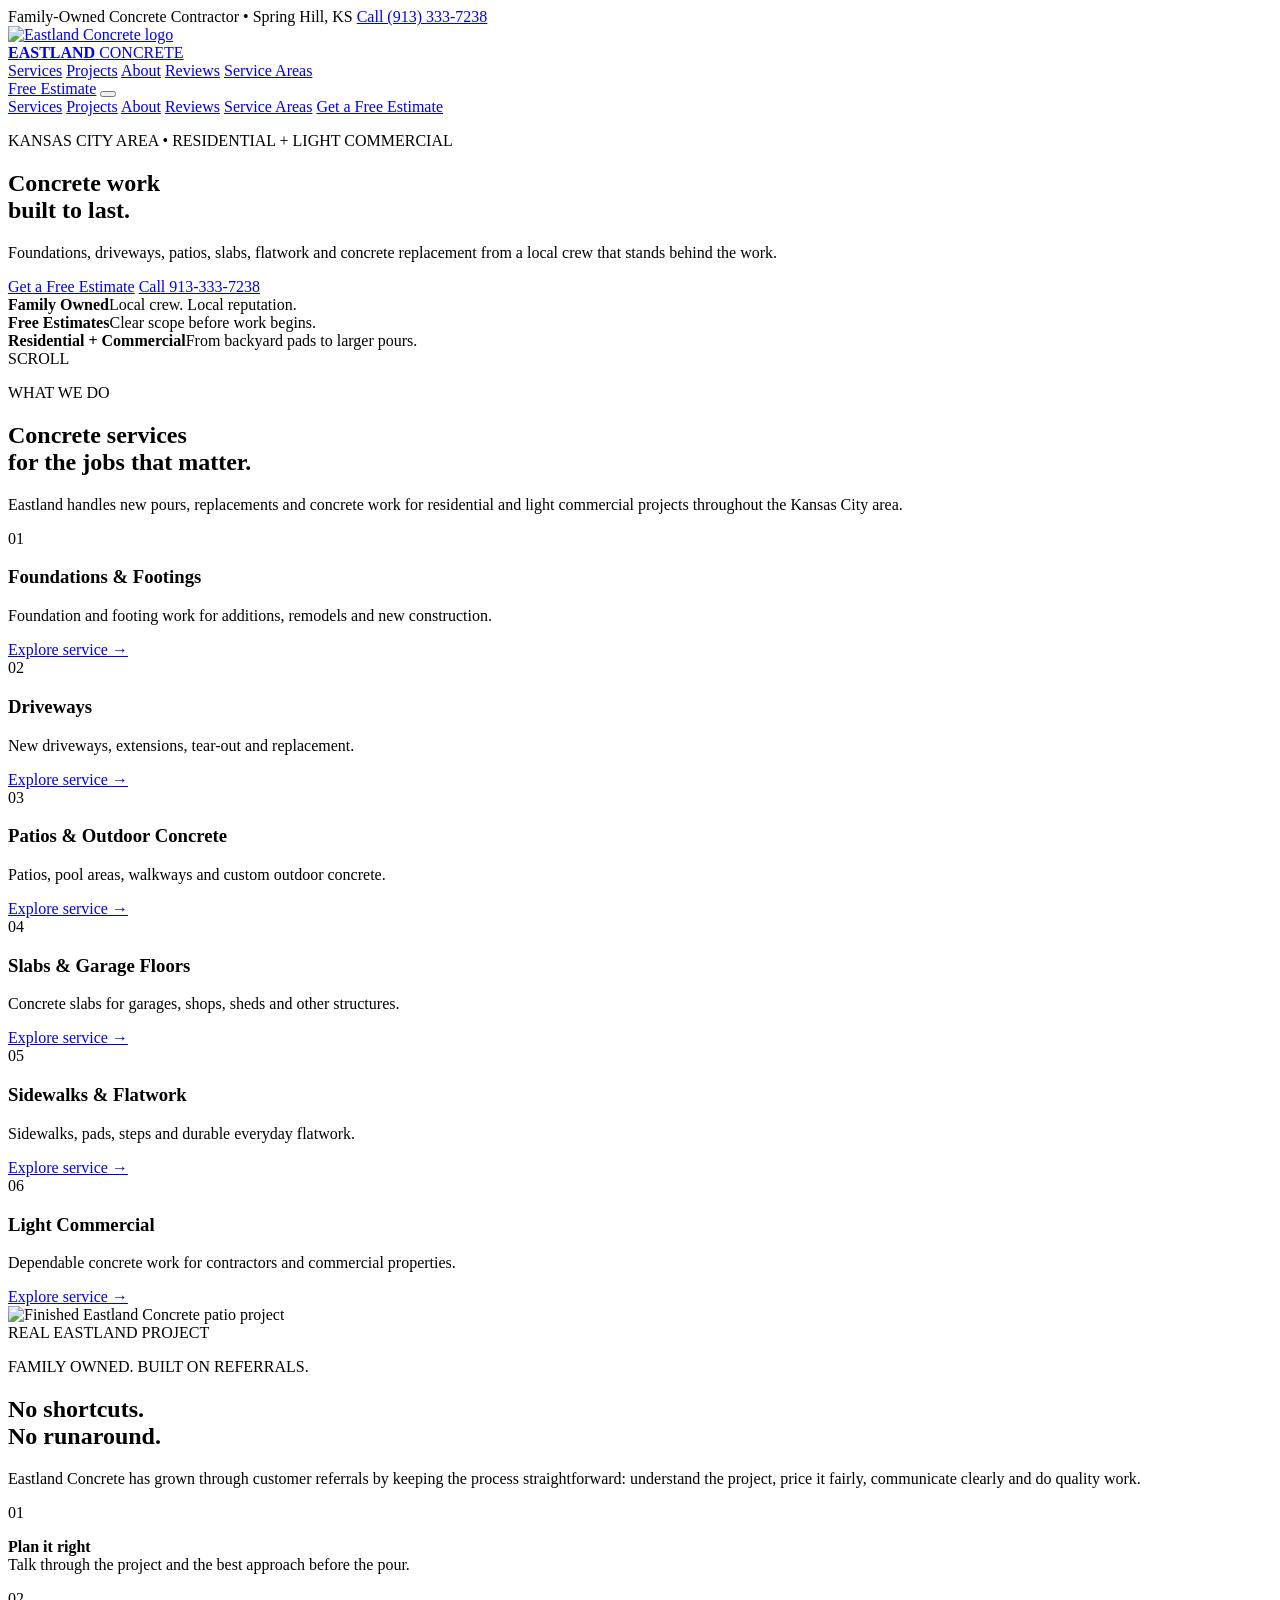
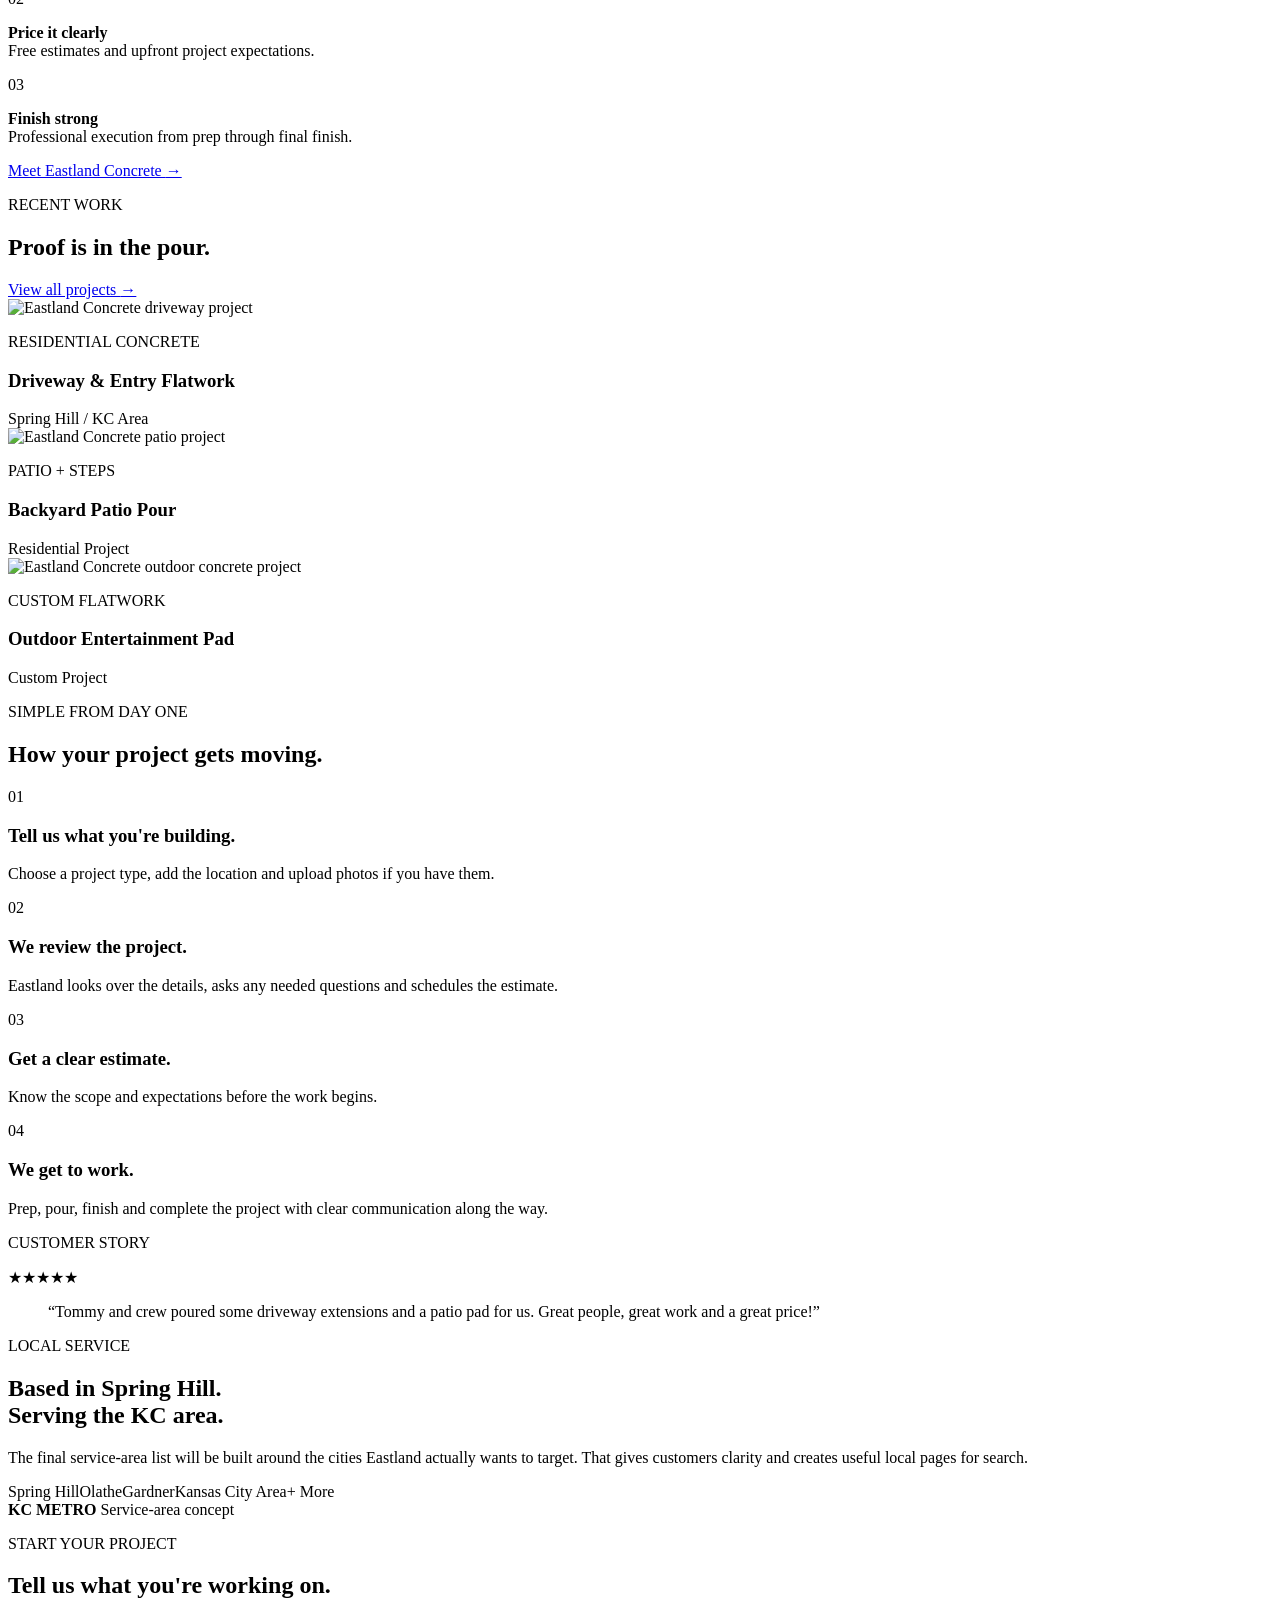
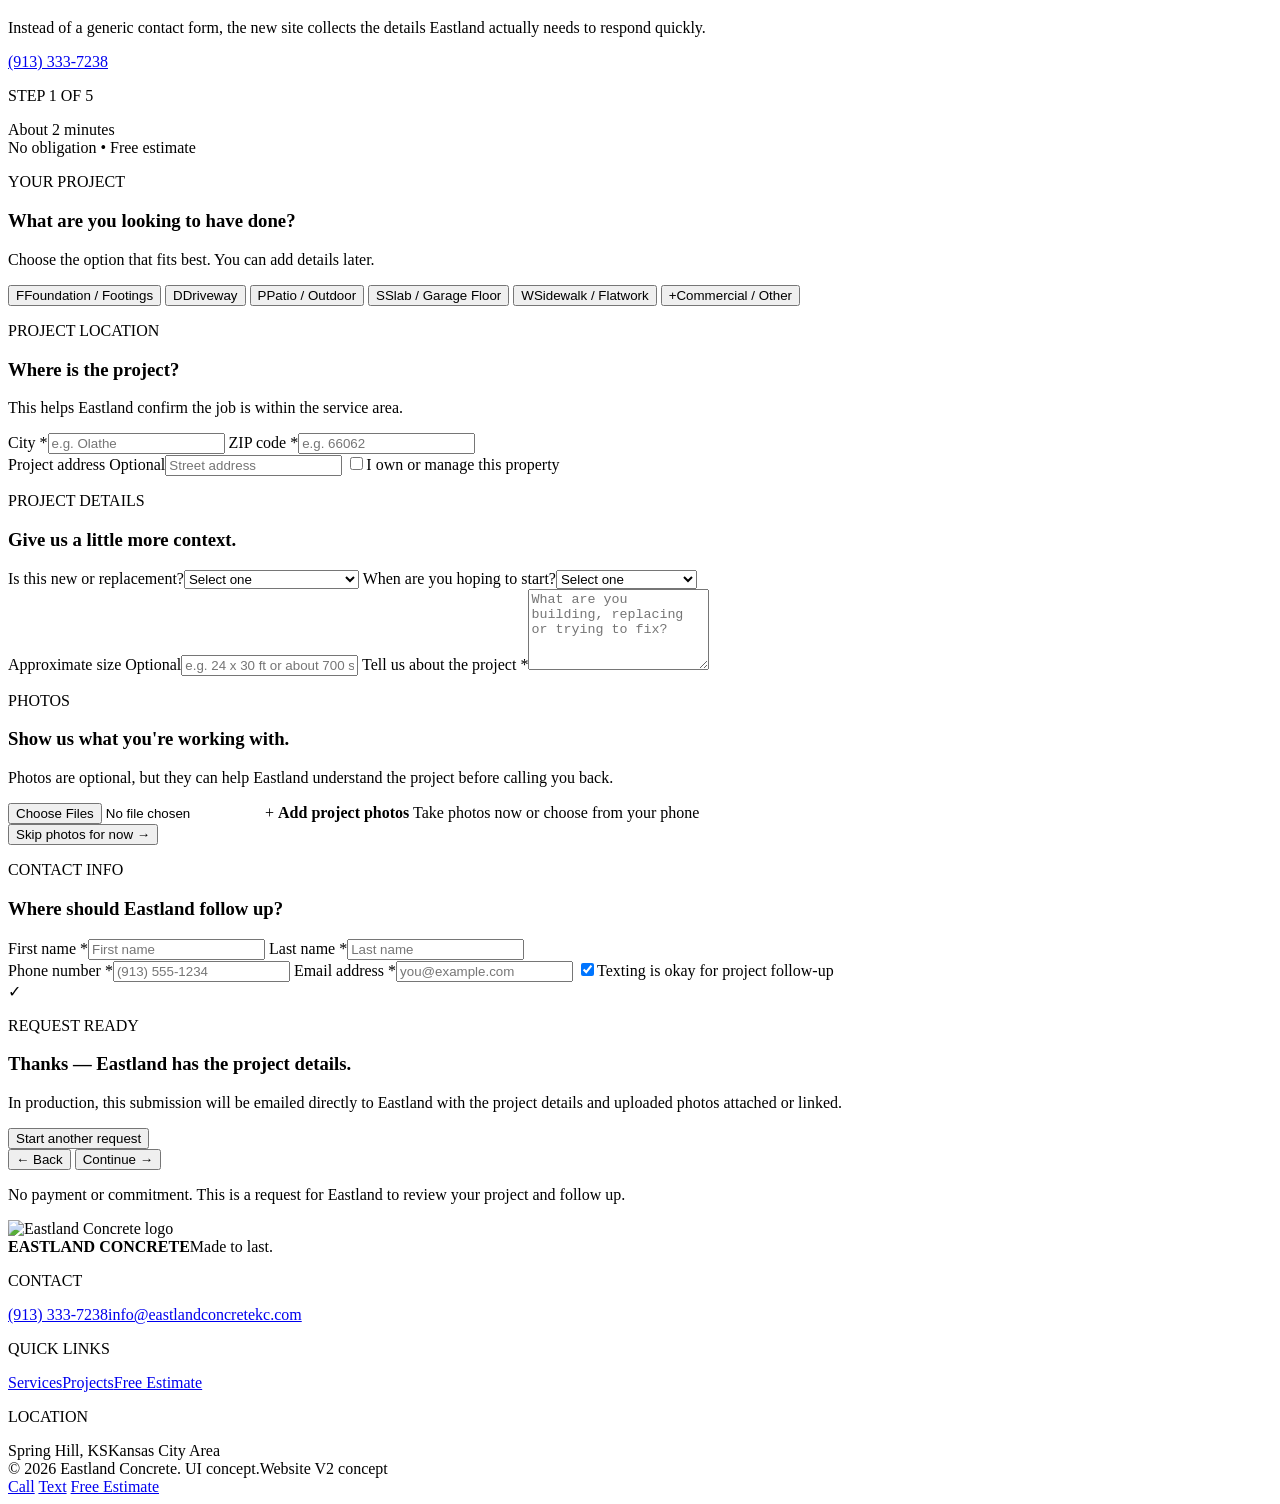
==== index.html @ a53cd112 "Add V2 homepage and quote wizard markup" ====
<!doctype html>
<html lang="en">
<head>
  <meta charset="utf-8" />
  <meta name="viewport" content="width=device-width, initial-scale=1" />
  <title>Eastland Concrete — UI Concept</title>
  <meta name="description" content="UI concept for Eastland Concrete's redesigned website." />
  <link rel="stylesheet" href="styles.css" />
</head>
<body>
  <div class="utility-bar">
    <div class="shell utility-inner">
      <span>Family-Owned Concrete Contractor • Spring Hill, KS</span>
      <a href="tel:+19133337238">Call (913) 333-7238</a>
    </div>
  </div>

  <header class="site-header" id="top">
    <div class="shell header-inner">
      <a class="brand" href="#top" aria-label="Eastland Concrete home">
        <img src="assets/eastland-logo.jpg" alt="Eastland Concrete logo" />
        <div class="brand-text">
          <strong>EASTLAND</strong>
          <span>CONCRETE</span>
        </div>
      </a>
      <nav class="desktop-nav" aria-label="Primary navigation">
        <a href="#services">Services</a>
        <a href="#projects">Projects</a>
        <a href="#about">About</a>
        <a href="#reviews">Reviews</a>
        <a href="#areas">Service Areas</a>
      </nav>
      <a class="btn btn-small btn-red desktop-quote" href="#estimate">Free Estimate</a>
      <button class="menu-button" aria-label="Open menu" aria-expanded="false">
        <span></span><span></span><span></span>
      </button>
    </div>
    <nav class="mobile-nav" aria-label="Mobile navigation">
      <a href="#services">Services</a>
      <a href="#projects">Projects</a>
      <a href="#about">About</a>
      <a href="#reviews">Reviews</a>
      <a href="#areas">Service Areas</a>
      <a class="btn btn-red" href="#estimate">Get a Free Estimate</a>
    </nav>
  </header>

  <main>
    <section class="hero">
      <div class="hero-image" aria-hidden="true"></div>
      <div class="hero-overlay"></div>
      <div class="shell hero-content">
        <p class="eyebrow">KANSAS CITY AREA • RESIDENTIAL + LIGHT COMMERCIAL</p>
        <h1>Concrete work<br /><span>built to last.</span></h1>
        <p class="hero-copy">Foundations, driveways, patios, slabs, flatwork and concrete replacement from a local crew that stands behind the work.</p>
        <div class="hero-actions">
          <a class="btn btn-red btn-large" href="#estimate">Get a Free Estimate</a>
          <a class="btn btn-ghost btn-large" href="tel:+19133337238">Call 913-333-7238</a>
        </div>
        <div class="hero-proof">
          <div><strong>Family Owned</strong><span>Local crew. Local reputation.</span></div>
          <div><strong>Free Estimates</strong><span>Clear scope before work begins.</span></div>
          <div><strong>Residential + Commercial</strong><span>From backyard pads to larger pours.</span></div>
        </div>
      </div>
      <div class="hero-marker">SCROLL</div>
    </section>

    <section class="services section" id="services">
      <div class="shell">
        <div class="section-heading split-heading">
          <div>
            <p class="eyebrow dark">WHAT WE DO</p>
            <h2>Concrete services<br />for the jobs that matter.</h2>
          </div>
          <p>Eastland handles new pours, replacements and concrete work for residential and light commercial projects throughout the Kansas City area.</p>
        </div>

        <div class="service-grid">
          <article class="service-card featured">
            <span class="service-num">01</span>
            <h3>Foundations & Footings</h3>
            <p>Foundation and footing work for additions, remodels and new construction.</p>
            <a href="#estimate">Explore service <span>→</span></a>
          </article>
          <article class="service-card">
            <span class="service-num">02</span>
            <h3>Driveways</h3>
            <p>New driveways, extensions, tear-out and replacement.</p>
            <a href="#estimate">Explore service <span>→</span></a>
          </article>
          <article class="service-card">
            <span class="service-num">03</span>
            <h3>Patios & Outdoor Concrete</h3>
            <p>Patios, pool areas, walkways and custom outdoor concrete.</p>
            <a href="#estimate">Explore service <span>→</span></a>
          </article>
          <article class="service-card">
            <span class="service-num">04</span>
            <h3>Slabs & Garage Floors</h3>
            <p>Concrete slabs for garages, shops, sheds and other structures.</p>
            <a href="#estimate">Explore service <span>→</span></a>
          </article>
          <article class="service-card">
            <span class="service-num">05</span>
            <h3>Sidewalks & Flatwork</h3>
            <p>Sidewalks, pads, steps and durable everyday flatwork.</p>
            <a href="#estimate">Explore service <span>→</span></a>
          </article>
          <article class="service-card">
            <span class="service-num">06</span>
            <h3>Light Commercial</h3>
            <p>Dependable concrete work for contractors and commercial properties.</p>
            <a href="#estimate">Explore service <span>→</span></a>
          </article>
        </div>
      </div>
    </section>

    <section class="statement" id="about">
      <div class="shell statement-grid">
        <div class="statement-image-wrap">
          <img src="assets/patio-project.png" alt="Finished Eastland Concrete patio project" />
          <div class="image-tag">REAL EASTLAND PROJECT</div>
        </div>
        <div class="statement-copy">
          <p class="eyebrow">FAMILY OWNED. BUILT ON REFERRALS.</p>
          <h2>No shortcuts.<br />No runaround.</h2>
          <p>Eastland Concrete has grown through customer referrals by keeping the process straightforward: understand the project, price it fairly, communicate clearly and do quality work.</p>
          <div class="mini-points">
            <div><span>01</span><p><strong>Plan it right</strong><br />Talk through the project and the best approach before the pour.</p></div>
            <div><span>02</span><p><strong>Price it clearly</strong><br />Free estimates and upfront project expectations.</p></div>
            <div><span>03</span><p><strong>Finish strong</strong><br />Professional execution from prep through final finish.</p></div>
          </div>
          <a class="text-link" href="#estimate">Meet Eastland Concrete <span>→</span></a>
        </div>
      </div>
    </section>

    <section class="projects section dark-section" id="projects">
      <div class="shell">
        <div class="section-heading project-heading">
          <div>
            <p class="eyebrow">RECENT WORK</p>
            <h2>Proof is in the pour.</h2>
          </div>
          <a class="text-link light" href="#estimate">View all projects <span>→</span></a>
        </div>
        <div class="project-grid">
          <article class="project-card project-card-large">
            <img src="assets/driveway-project.png" alt="Eastland Concrete driveway project" />
            <div class="project-gradient"></div>
            <div class="project-info">
              <p>RESIDENTIAL CONCRETE</p>
              <h3>Driveway & Entry Flatwork</h3>
              <span>Spring Hill / KC Area</span>
            </div>
          </article>
          <article class="project-card">
            <img src="assets/patio-project.png" alt="Eastland Concrete patio project" />
            <div class="project-gradient"></div>
            <div class="project-info">
              <p>PATIO + STEPS</p>
              <h3>Backyard Patio Pour</h3>
              <span>Residential Project</span>
            </div>
          </article>
          <article class="project-card">
            <img src="assets/silo-project.jpg" alt="Eastland Concrete outdoor concrete project" />
            <div class="project-gradient"></div>
            <div class="project-info">
              <p>CUSTOM FLATWORK</p>
              <h3>Outdoor Entertainment Pad</h3>
              <span>Custom Project</span>
            </div>
          </article>
        </div>
      </div>
    </section>

    <section class="process section">
      <div class="shell">
        <div class="section-heading center-heading">
          <p class="eyebrow dark">SIMPLE FROM DAY ONE</p>
          <h2>How your project gets moving.</h2>
        </div>
        <div class="process-grid">
          <div class="process-step"><span>01</span><h3>Tell us what you're building.</h3><p>Choose a project type, add the location and upload photos if you have them.</p></div>
          <div class="process-step"><span>02</span><h3>We review the project.</h3><p>Eastland looks over the details, asks any needed questions and schedules the estimate.</p></div>
          <div class="process-step"><span>03</span><h3>Get a clear estimate.</h3><p>Know the scope and expectations before the work begins.</p></div>
          <div class="process-step"><span>04</span><h3>We get to work.</h3><p>Prep, pour, finish and complete the project with clear communication along the way.</p></div>
        </div>
      </div>
    </section>

    <section class="review-section" id="reviews">
      <div class="shell review-grid">
        <div class="review-label">
          <p class="eyebrow">CUSTOMER STORY</p>
          <div class="stars" aria-label="5 stars">★★★★★</div>
        </div>
        <blockquote>“Tommy and crew poured some driveway extensions and a patio pad for us. Great people, great work and a great price!”</blockquote>
      </div>
    </section>

    <section class="areas section" id="areas">
      <div class="shell areas-grid">
        <div>
          <p class="eyebrow dark">LOCAL SERVICE</p>
          <h2>Based in Spring Hill.<br />Serving the KC area.</h2>
          <p class="areas-copy">The final service-area list will be built around the cities Eastland actually wants to target. That gives customers clarity and creates useful local pages for search.</p>
          <div class="area-pills">
            <span>Spring Hill</span><span>Olathe</span><span>Gardner</span><span>Kansas City Area</span><span>+ More</span>
          </div>
        </div>
        <div class="map-placeholder">
          <div class="map-lines"></div>
          <div class="map-pin pin-one"></div>
          <div class="map-pin pin-two"></div>
          <div class="map-pin pin-three"></div>
          <strong>KC METRO</strong>
          <span>Service-area concept</span>
        </div>
      </div>
    </section>

    <section class="estimate" id="estimate">
      <div class="shell estimate-grid">
        <div class="estimate-copy">
          <p class="eyebrow">START YOUR PROJECT</p>
          <h2>Tell us what you're working on.</h2>
          <p>Instead of a generic contact form, the new site collects the details Eastland actually needs to respond quickly.</p>
          <a class="phone-link" href="tel:+19133337238">(913) 333-7238</a>
        </div>
        <form class="estimate-card quote-wizard" id="quoteWizard" novalidate>
          <div class="wizard-topline">
            <div>
              <p class="form-step" id="wizardStepLabel">STEP 1 OF 5</p>
              <span class="wizard-estimate-time">About 2 minutes</span>
            </div>
            <span class="wizard-save-note">No obligation • Free estimate</span>
          </div>
          <div class="form-progress" aria-hidden="true"><span id="wizardProgress"></span></div>

          <section class="wizard-panel active" data-step="1">
            <p class="wizard-kicker">YOUR PROJECT</p>
            <h3>What are you looking to have done?</h3>
            <p class="wizard-help">Choose the option that fits best. You can add details later.</p>
            <div class="project-options option-grid" data-required-group="projectType">
              <button type="button" class="choice-button" data-field="projectType" data-value="Foundation / Footings"><span class="choice-icon">F</span><span>Foundation / Footings</span></button>
              <button type="button" class="choice-button" data-field="projectType" data-value="Driveway"><span class="choice-icon">D</span><span>Driveway</span></button>
              <button type="button" class="choice-button" data-field="projectType" data-value="Patio / Outdoor Concrete"><span class="choice-icon">P</span><span>Patio / Outdoor</span></button>
              <button type="button" class="choice-button" data-field="projectType" data-value="Slab / Garage Floor"><span class="choice-icon">S</span><span>Slab / Garage Floor</span></button>
              <button type="button" class="choice-button" data-field="projectType" data-value="Sidewalk / Flatwork"><span class="choice-icon">W</span><span>Sidewalk / Flatwork</span></button>
              <button type="button" class="choice-button" data-field="projectType" data-value="Commercial / Other"><span class="choice-icon">+</span><span>Commercial / Other</span></button>
            </div>
          </section>

          <section class="wizard-panel" data-step="2">
            <p class="wizard-kicker">PROJECT LOCATION</p>
            <h3>Where is the project?</h3>
            <p class="wizard-help">This helps Eastland confirm the job is within the service area.</p>
            <div class="form-grid two-col">
              <label>City <span>*</span><input name="city" autocomplete="address-level2" placeholder="e.g. Olathe" required /></label>
              <label>ZIP code <span>*</span><input name="zip" inputmode="numeric" autocomplete="postal-code" placeholder="e.g. 66062" required /></label>
            </div>
            <label>Project address <span class="optional">Optional</span><input name="address" autocomplete="street-address" placeholder="Street address" /></label>
            <label class="checkbox-row"><input type="checkbox" name="propertyOwner" /><span>I own or manage this property</span></label>
          </section>

          <section class="wizard-panel" data-step="3">
            <p class="wizard-kicker">PROJECT DETAILS</p>
            <h3>Give us a little more context.</h3>
            <div class="form-grid two-col">
              <label>Is this new or replacement?<select name="projectCondition"><option value="">Select one</option><option>New concrete</option><option>Replace existing concrete</option><option>Repair / unsure</option></select></label>
              <label>When are you hoping to start?<select name="timeframe"><option value="">Select one</option><option>As soon as possible</option><option>Within 30 days</option><option>1–3 months</option><option>3+ months</option><option>Just researching</option></select></label>
            </div>
            <label>Approximate size <span class="optional">Optional</span><input name="size" placeholder="e.g. 24 x 30 ft or about 700 sq ft" /></label>
            <label>Tell us about the project <span>*</span><textarea name="details" rows="5" placeholder="What are you building, replacing or trying to fix?" required></textarea></label>
          </section>

          <section class="wizard-panel" data-step="4">
            <p class="wizard-kicker">PHOTOS</p>
            <h3>Show us what you're working with.</h3>
            <p class="wizard-help">Photos are optional, but they can help Eastland understand the project before calling you back.</p>
            <label class="upload-zone" for="projectPhotos">
              <input id="projectPhotos" name="photos" type="file" accept="image/*" multiple />
              <span class="upload-plus">+</span>
              <strong>Add project photos</strong>
              <span>Take photos now or choose from your phone</span>
            </label>
            <div class="upload-preview" id="uploadPreview" aria-live="polite"></div>
            <button class="skip-link" type="button" data-next>Skip photos for now →</button>
          </section>

          <section class="wizard-panel" data-step="5">
            <p class="wizard-kicker">CONTACT INFO</p>
            <h3>Where should Eastland follow up?</h3>
            <div class="form-grid two-col">
              <label>First name <span>*</span><input name="firstName" autocomplete="given-name" placeholder="First name" required /></label>
              <label>Last name <span>*</span><input name="lastName" autocomplete="family-name" placeholder="Last name" required /></label>
            </div>
            <label>Phone number <span>*</span><input name="phone" type="tel" autocomplete="tel" placeholder="(913) 555-1234" required /></label>
            <label>Email address <span>*</span><input name="email" type="email" autocomplete="email" placeholder="you@example.com" required /></label>
            <label class="checkbox-row"><input type="checkbox" name="textOkay" checked /><span>Texting is okay for project follow-up</span></label>
            <div class="lead-summary" id="leadSummary"></div>
          </section>

          <section class="wizard-panel wizard-success" data-step="success">
            <div class="success-mark">✓</div>
            <p class="wizard-kicker">REQUEST READY</p>
            <h3>Thanks — Eastland has the project details.</h3>
            <p>In production, this submission will be emailed directly to Eastland with the project details and uploaded photos attached or linked.</p>
            <button type="button" class="btn btn-dark btn-full" id="startOver">Start another request</button>
          </section>

          <div class="wizard-error" id="wizardError" role="alert"></div>
          <div class="wizard-actions" id="wizardActions">
            <button class="wizard-back" type="button" id="wizardBack">← Back</button>
            <button class="btn btn-red wizard-next" type="button" id="wizardNext">Continue →</button>
          </div>
          <p class="form-note">No payment or commitment. This is a request for Eastland to review your project and follow up.</p>
        </form>
      </div>
    </section>
  </main>

  <footer class="site-footer">
    <div class="shell footer-grid">
      <div class="footer-brand">
        <img src="assets/eastland-logo.jpg" alt="Eastland Concrete logo" />
        <div><strong>EASTLAND CONCRETE</strong><span>Made to last.</span></div>
      </div>
      <div><p>CONTACT</p><a href="tel:+19133337238">(913) 333-7238</a><a href="mailto:info@eastlandconcretekc.com">info@eastlandconcretekc.com</a></div>
      <div><p>QUICK LINKS</p><a href="#services">Services</a><a href="#projects">Projects</a><a href="#estimate">Free Estimate</a></div>
      <div><p>LOCATION</p><span>Spring Hill, KS</span><span>Kansas City Area</span></div>
    </div>
    <div class="shell footer-bottom"><span>© 2026 Eastland Concrete. UI concept.</span><span>Website V2 concept</span></div>
  </footer>

  <div class="mobile-action-bar">
    <a href="tel:+19133337238">Call</a>
    <a href="sms:+19133337238">Text</a>
    <a class="active" href="#estimate">Free Estimate</a>
  </div>

  <script src="script.js"></script>
</body>
</html>
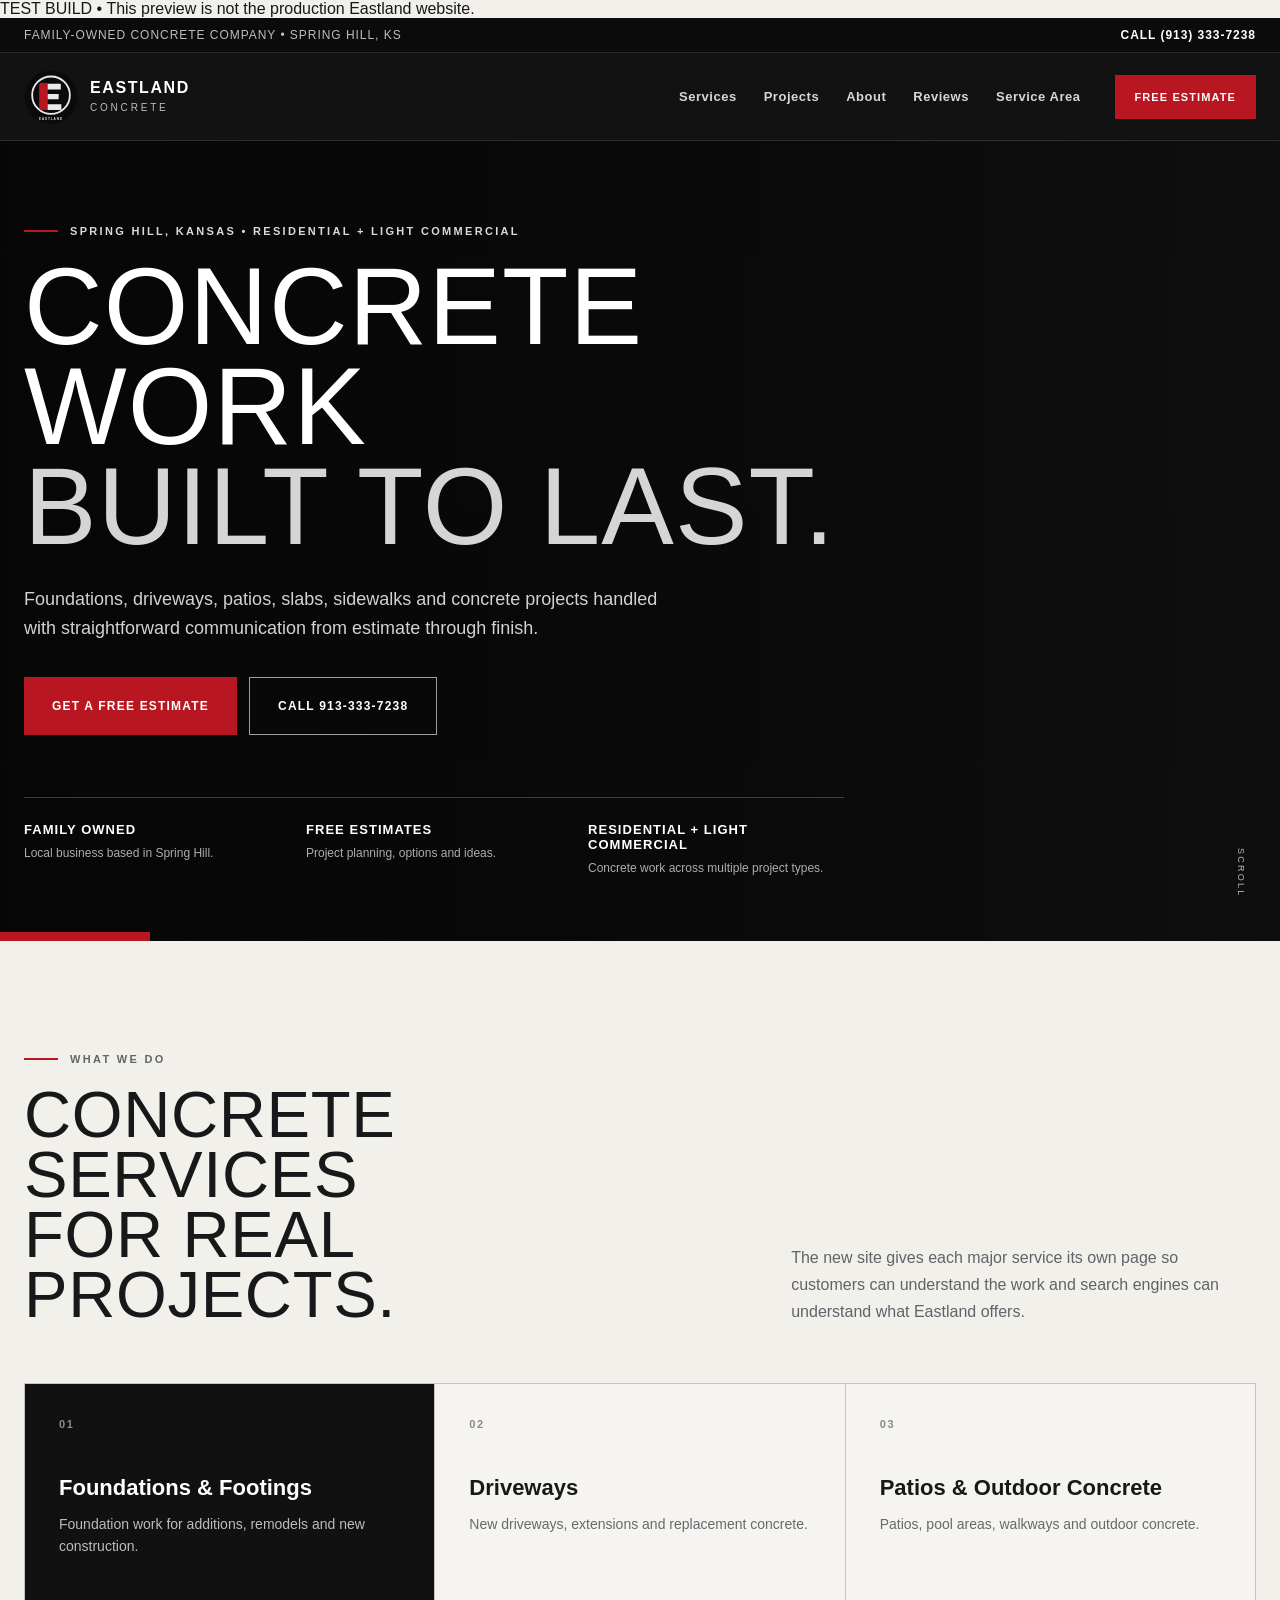
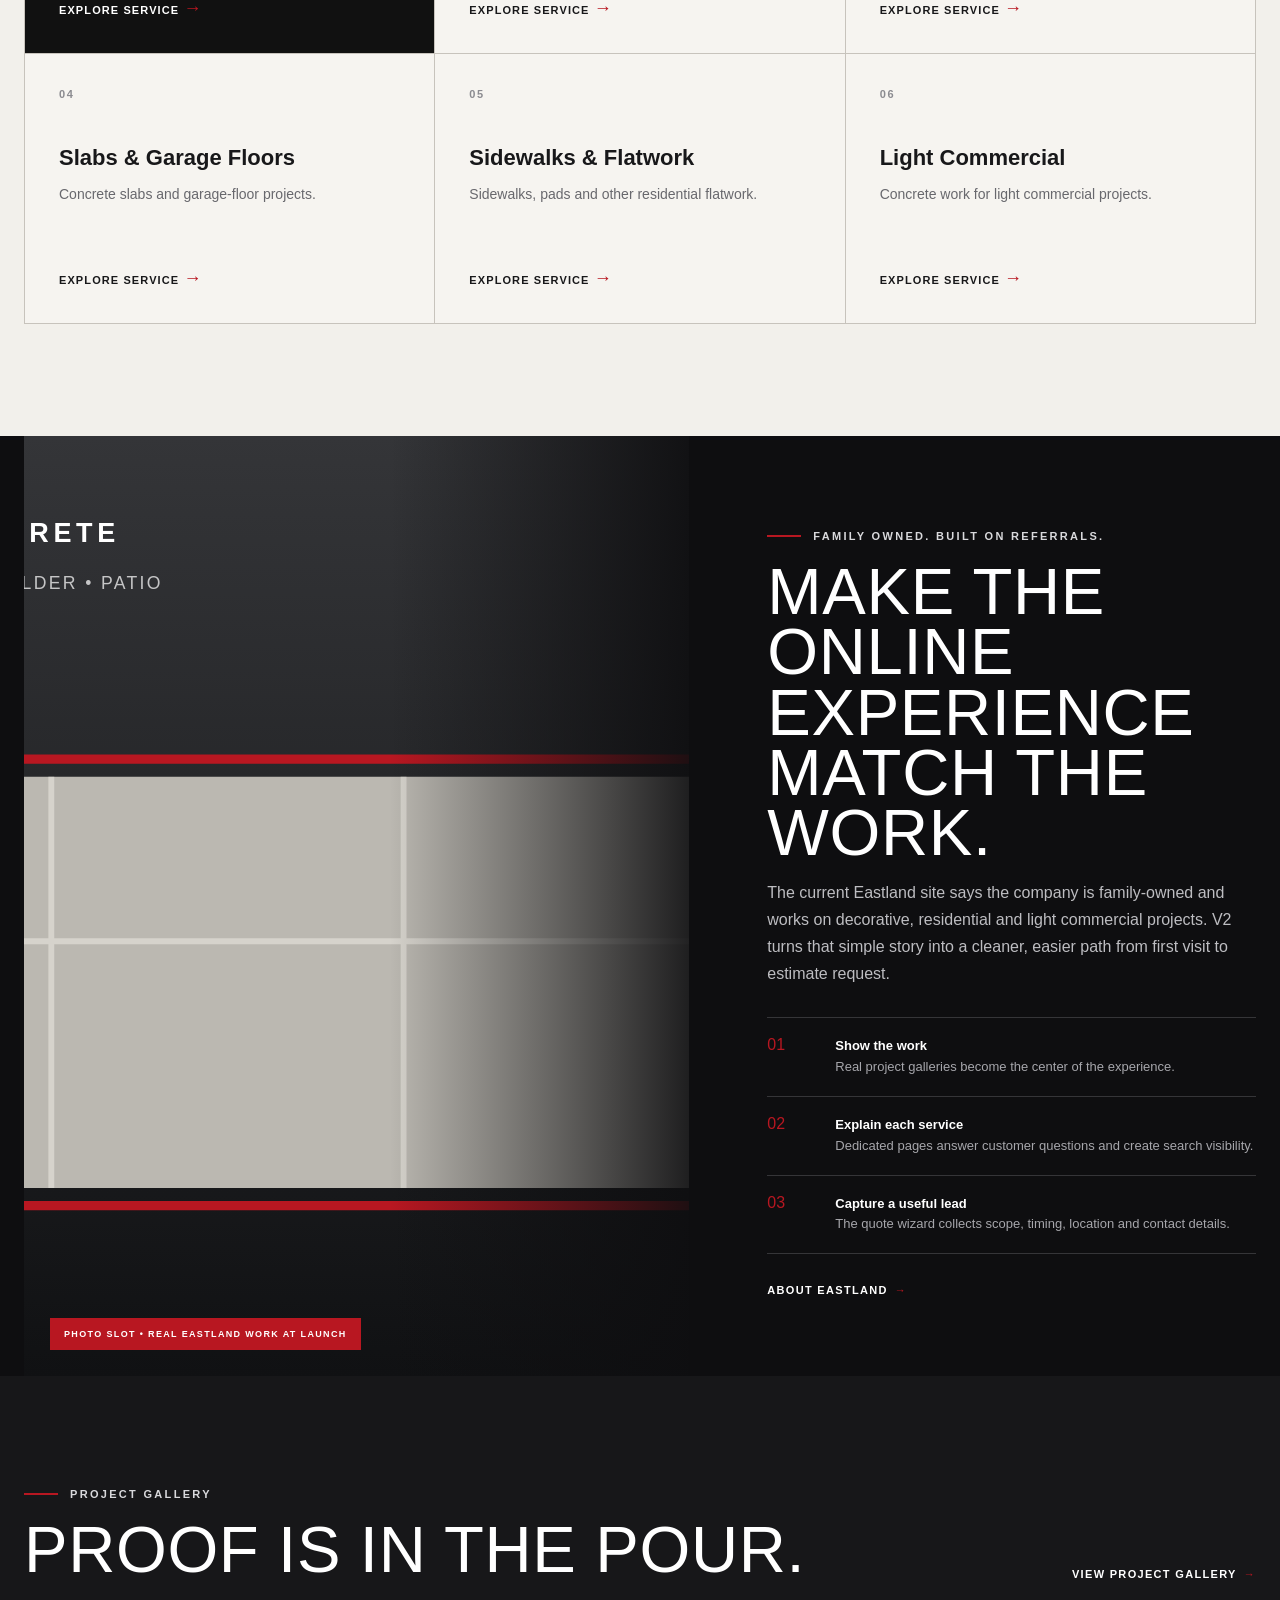
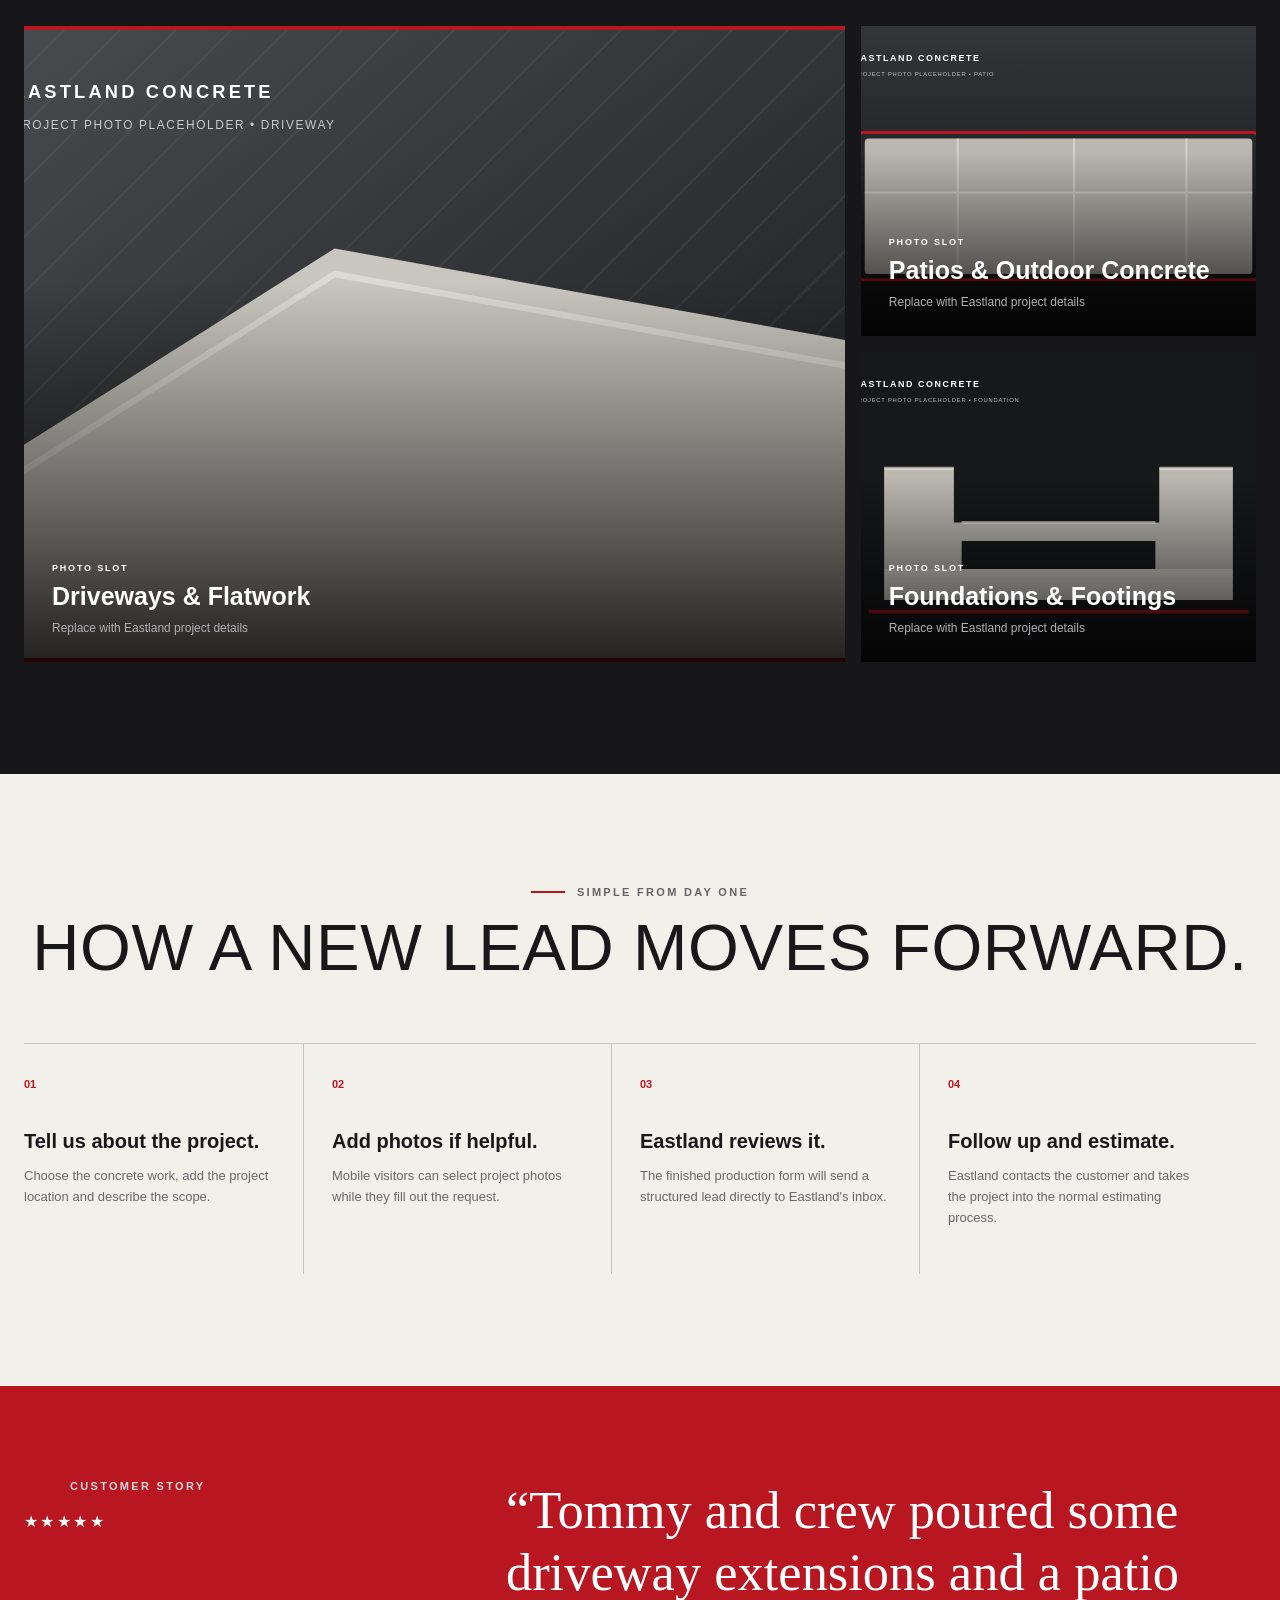
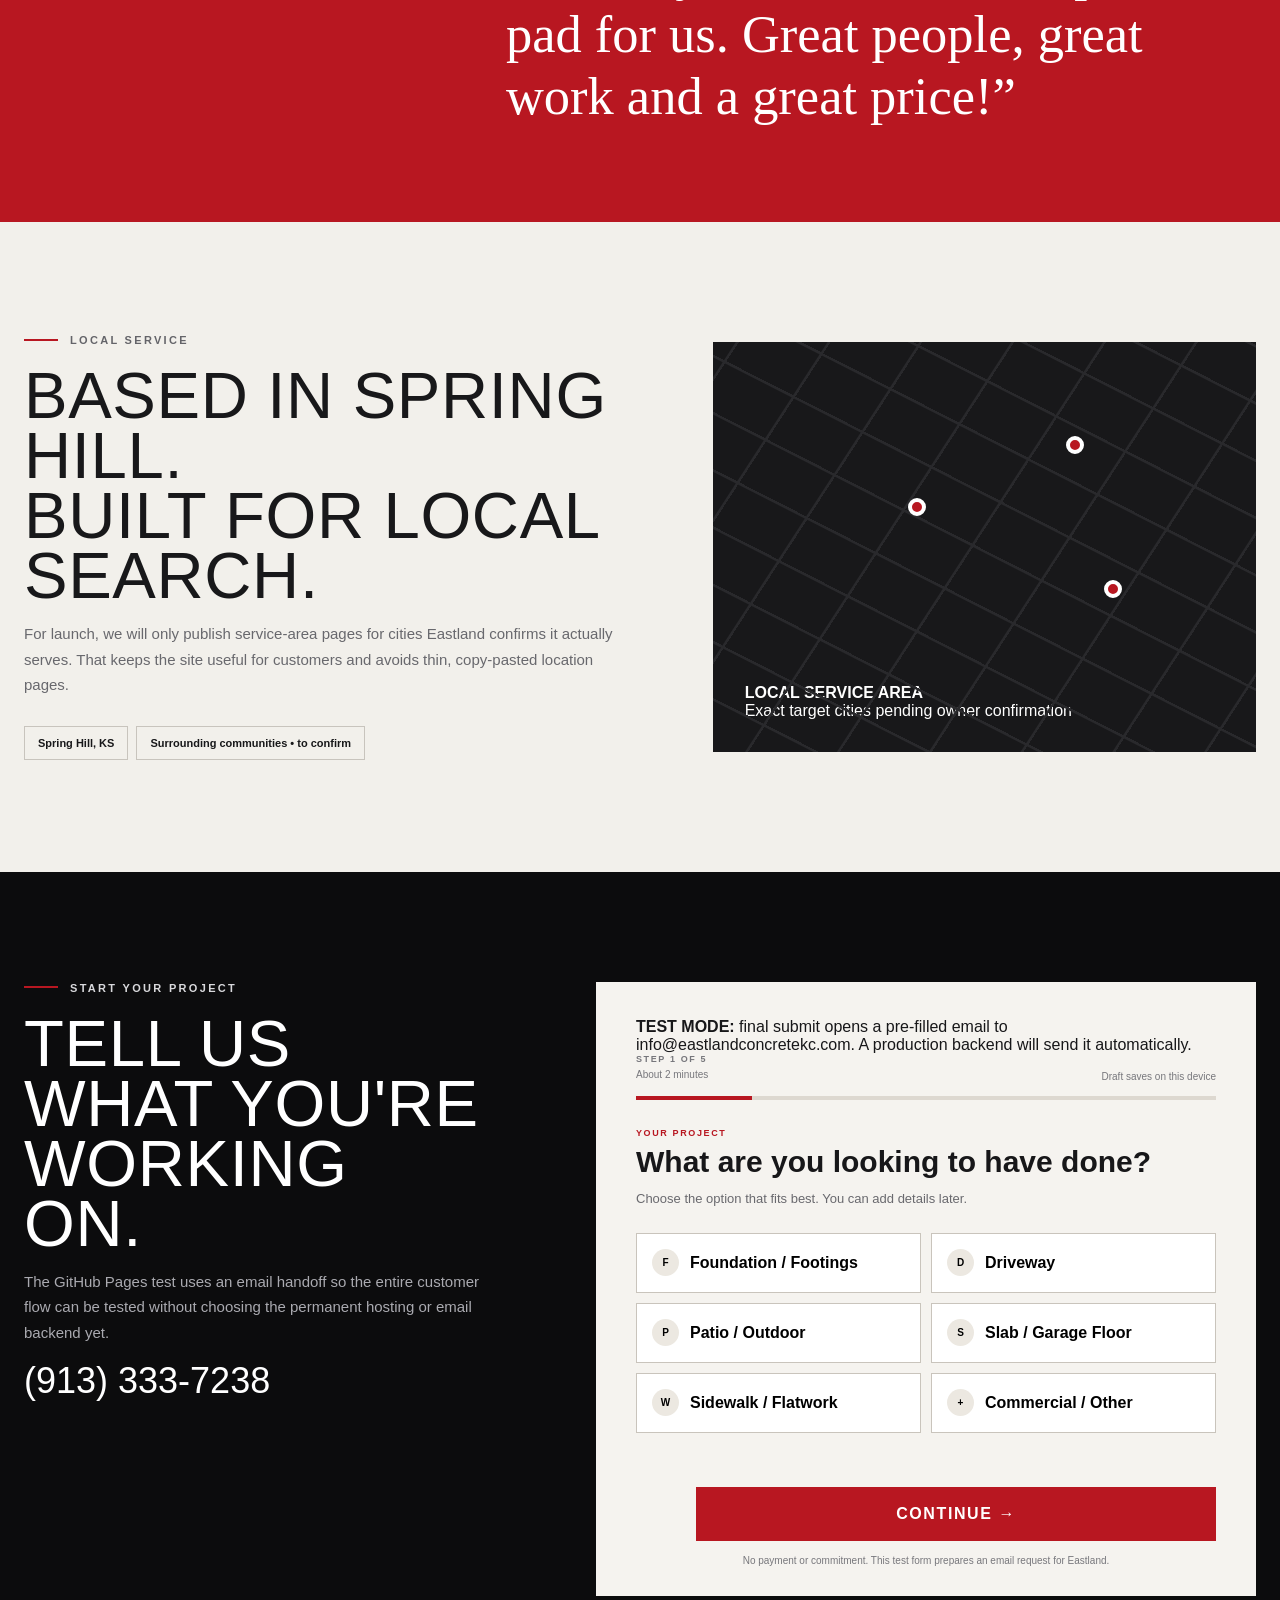
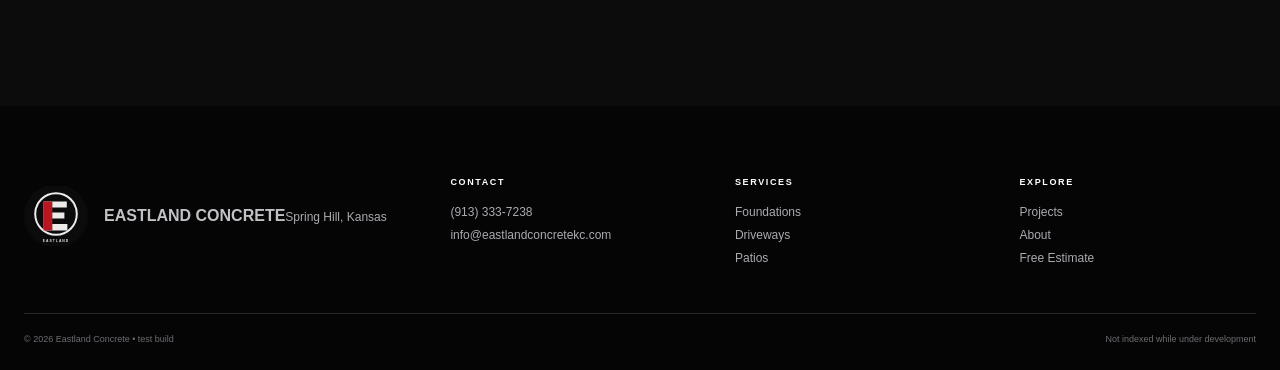
==== commit c98c0580: "Build complete test homepage with service links and quote flow" ====
--- a/index.html
+++ b/index.html
@@ -3,45 +3,63 @@
 <head>
   <meta charset="utf-8" />
   <meta name="viewport" content="width=device-width, initial-scale=1" />
-  <title>Eastland Concrete — UI Concept</title>
-  <meta name="description" content="UI concept for Eastland Concrete's redesigned website." />
+  <title>Eastland Concrete | Concrete Contractor in Spring Hill, KS</title>
+  <meta name="description" content="Eastland Concrete provides residential and light commercial concrete work including foundations, driveways, patios, slabs and flatwork from Spring Hill, Kansas." />
+  <meta name="robots" content="noindex,nofollow" />
+  <meta name="theme-color" content="#0b0b0c" />
+  <meta property="og:title" content="Eastland Concrete | Concrete Built to Last" />
+  <meta property="og:description" content="Family-owned concrete contractor serving Spring Hill and surrounding communities." />
+  <meta property="og:type" content="website" />
+  <meta property="og:url" content="https://nextplay-dev001.github.io/eastland-concrete-v2/" />
+  <link rel="manifest" href="site.webmanifest" />
   <link rel="stylesheet" href="styles.css" />
+  <script type="application/ld+json">
+  {
+    "@context":"https://schema.org",
+    "@type":"HomeAndConstructionBusiness",
+    "name":"Eastland Concrete",
+    "telephone":"+1-913-333-7238",
+    "email":"info@eastlandconcretekc.com",
+    "address":{
+      "@type":"PostalAddress",
+      "addressLocality":"Spring Hill",
+      "addressRegion":"KS",
+      "postalCode":"66083",
+      "addressCountry":"US"
+    },
+    "url":"https://eastlandconcretekc.com/"
+  }
+  </script>
 </head>
 <body>
+  <div class="test-banner">TEST BUILD • This preview is not the production Eastland website.</div>
+
   <div class="utility-bar">
     <div class="shell utility-inner">
-      <span>Family-Owned Concrete Contractor • Spring Hill, KS</span>
+      <span>Family-Owned Concrete Company • Spring Hill, KS</span>
       <a href="tel:+19133337238">Call (913) 333-7238</a>
     </div>
   </div>
 
   <header class="site-header" id="top">
     <div class="shell header-inner">
-      <a class="brand" href="#top" aria-label="Eastland Concrete home">
-        <img src="assets/eastland-logo.jpg" alt="Eastland Concrete logo" />
-        <div class="brand-text">
-          <strong>EASTLAND</strong>
-          <span>CONCRETE</span>
-        </div>
+      <a class="brand" href="index.html" aria-label="Eastland Concrete home">
+        <img src="assets/eastland-logo.svg" alt="" />
+        <div class="brand-text"><strong>EASTLAND</strong><span>CONCRETE</span></div>
       </a>
       <nav class="desktop-nav" aria-label="Primary navigation">
         <a href="#services">Services</a>
-        <a href="#projects">Projects</a>
-        <a href="#about">About</a>
+        <a href="projects.html">Projects</a>
+        <a href="about.html">About</a>
         <a href="#reviews">Reviews</a>
-        <a href="#areas">Service Areas</a>
+        <a href="#areas">Service Area</a>
       </nav>
       <a class="btn btn-small btn-red desktop-quote" href="#estimate">Free Estimate</a>
-      <button class="menu-button" aria-label="Open menu" aria-expanded="false">
-        <span></span><span></span><span></span>
-      </button>
+      <button class="menu-button" aria-label="Open menu" aria-expanded="false"><span></span><span></span><span></span></button>
     </div>
     <nav class="mobile-nav" aria-label="Mobile navigation">
-      <a href="#services">Services</a>
-      <a href="#projects">Projects</a>
-      <a href="#about">About</a>
-      <a href="#reviews">Reviews</a>
-      <a href="#areas">Service Areas</a>
+      <a href="#services">Services</a><a href="projects.html">Projects</a><a href="about.html">About</a>
+      <a href="#reviews">Reviews</a><a href="#areas">Service Area</a>
       <a class="btn btn-red" href="#estimate">Get a Free Estimate</a>
     </nav>
   </header>
@@ -51,17 +69,17 @@
       <div class="hero-image" aria-hidden="true"></div>
       <div class="hero-overlay"></div>
       <div class="shell hero-content">
-        <p class="eyebrow">KANSAS CITY AREA • RESIDENTIAL + LIGHT COMMERCIAL</p>
+        <p class="eyebrow">SPRING HILL, KANSAS • RESIDENTIAL + LIGHT COMMERCIAL</p>
         <h1>Concrete work<br /><span>built to last.</span></h1>
-        <p class="hero-copy">Foundations, driveways, patios, slabs, flatwork and concrete replacement from a local crew that stands behind the work.</p>
+        <p class="hero-copy">Foundations, driveways, patios, slabs, sidewalks and concrete projects handled with straightforward communication from estimate through finish.</p>
         <div class="hero-actions">
           <a class="btn btn-red btn-large" href="#estimate">Get a Free Estimate</a>
           <a class="btn btn-ghost btn-large" href="tel:+19133337238">Call 913-333-7238</a>
         </div>
         <div class="hero-proof">
-          <div><strong>Family Owned</strong><span>Local crew. Local reputation.</span></div>
-          <div><strong>Free Estimates</strong><span>Clear scope before work begins.</span></div>
-          <div><strong>Residential + Commercial</strong><span>From backyard pads to larger pours.</span></div>
+          <div><strong>Family Owned</strong><span>Local business based in Spring Hill.</span></div>
+          <div><strong>Free Estimates</strong><span>Project planning, options and ideas.</span></div>
+          <div><strong>Residential + Light Commercial</strong><span>Concrete work across multiple project types.</span></div>
         </div>
       </div>
       <div class="hero-marker">SCROLL</div>
@@ -70,50 +88,16 @@
     <section class="services section" id="services">
       <div class="shell">
         <div class="section-heading split-heading">
-          <div>
-            <p class="eyebrow dark">WHAT WE DO</p>
-            <h2>Concrete services<br />for the jobs that matter.</h2>
-          </div>
-          <p>Eastland handles new pours, replacements and concrete work for residential and light commercial projects throughout the Kansas City area.</p>
-        </div>
-
+          <div><p class="eyebrow dark">WHAT WE DO</p><h2>Concrete services<br />for real projects.</h2></div>
+          <p>The new site gives each major service its own page so customers can understand the work and search engines can understand what Eastland offers.</p>
+        </div>
         <div class="service-grid">
-          <article class="service-card featured">
-            <span class="service-num">01</span>
-            <h3>Foundations & Footings</h3>
-            <p>Foundation and footing work for additions, remodels and new construction.</p>
-            <a href="#estimate">Explore service <span>→</span></a>
-          </article>
-          <article class="service-card">
-            <span class="service-num">02</span>
-            <h3>Driveways</h3>
-            <p>New driveways, extensions, tear-out and replacement.</p>
-            <a href="#estimate">Explore service <span>→</span></a>
-          </article>
-          <article class="service-card">
-            <span class="service-num">03</span>
-            <h3>Patios & Outdoor Concrete</h3>
-            <p>Patios, pool areas, walkways and custom outdoor concrete.</p>
-            <a href="#estimate">Explore service <span>→</span></a>
-          </article>
-          <article class="service-card">
-            <span class="service-num">04</span>
-            <h3>Slabs & Garage Floors</h3>
-            <p>Concrete slabs for garages, shops, sheds and other structures.</p>
-            <a href="#estimate">Explore service <span>→</span></a>
-          </article>
-          <article class="service-card">
-            <span class="service-num">05</span>
-            <h3>Sidewalks & Flatwork</h3>
-            <p>Sidewalks, pads, steps and durable everyday flatwork.</p>
-            <a href="#estimate">Explore service <span>→</span></a>
-          </article>
-          <article class="service-card">
-            <span class="service-num">06</span>
-            <h3>Light Commercial</h3>
-            <p>Dependable concrete work for contractors and commercial properties.</p>
-            <a href="#estimate">Explore service <span>→</span></a>
-          </article>
+          <article class="service-card featured"><span class="service-num">01</span><h3>Foundations & Footings</h3><p>Foundation work for additions, remodels and new construction.</p><a href="services/foundations.html">Explore service <span>→</span></a></article>
+          <article class="service-card"><span class="service-num">02</span><h3>Driveways</h3><p>New driveways, extensions and replacement concrete.</p><a href="services/driveways.html">Explore service <span>→</span></a></article>
+          <article class="service-card"><span class="service-num">03</span><h3>Patios & Outdoor Concrete</h3><p>Patios, pool areas, walkways and outdoor concrete.</p><a href="services/patios.html">Explore service <span>→</span></a></article>
+          <article class="service-card"><span class="service-num">04</span><h3>Slabs & Garage Floors</h3><p>Concrete slabs and garage-floor projects.</p><a href="services/slabs.html">Explore service <span>→</span></a></article>
+          <article class="service-card"><span class="service-num">05</span><h3>Sidewalks & Flatwork</h3><p>Sidewalks, pads and other residential flatwork.</p><a href="services/flatwork.html">Explore service <span>→</span></a></article>
+          <article class="service-card"><span class="service-num">06</span><h3>Light Commercial</h3><p>Concrete work for light commercial projects.</p><a href="services/commercial.html">Explore service <span>→</span></a></article>
         </div>
       </div>
     </section>
@@ -121,19 +105,19 @@
     <section class="statement" id="about">
       <div class="shell statement-grid">
         <div class="statement-image-wrap">
-          <img src="assets/patio-project.png" alt="Finished Eastland Concrete patio project" />
-          <div class="image-tag">REAL EASTLAND PROJECT</div>
+          <img src="assets/patio-project.svg" alt="Placeholder for an Eastland patio project photo" />
+          <div class="image-tag">PHOTO SLOT • REAL EASTLAND WORK AT LAUNCH</div>
         </div>
         <div class="statement-copy">
           <p class="eyebrow">FAMILY OWNED. BUILT ON REFERRALS.</p>
-          <h2>No shortcuts.<br />No runaround.</h2>
-          <p>Eastland Concrete has grown through customer referrals by keeping the process straightforward: understand the project, price it fairly, communicate clearly and do quality work.</p>
+          <h2>Make the online experience match the work.</h2>
+          <p>The current Eastland site says the company is family-owned and works on decorative, residential and light commercial projects. V2 turns that simple story into a cleaner, easier path from first visit to estimate request.</p>
           <div class="mini-points">
-            <div><span>01</span><p><strong>Plan it right</strong><br />Talk through the project and the best approach before the pour.</p></div>
-            <div><span>02</span><p><strong>Price it clearly</strong><br />Free estimates and upfront project expectations.</p></div>
-            <div><span>03</span><p><strong>Finish strong</strong><br />Professional execution from prep through final finish.</p></div>
+            <div><span>01</span><p><strong>Show the work</strong><br />Real project galleries become the center of the experience.</p></div>
+            <div><span>02</span><p><strong>Explain each service</strong><br />Dedicated pages answer customer questions and create search visibility.</p></div>
+            <div><span>03</span><p><strong>Capture a useful lead</strong><br />The quote wizard collects scope, timing, location and contact details.</p></div>
           </div>
-          <a class="text-link" href="#estimate">Meet Eastland Concrete <span>→</span></a>
+          <a class="text-link" href="about.html">About Eastland <span>→</span></a>
         </div>
       </div>
     </section>
@@ -141,65 +125,32 @@
     <section class="projects section dark-section" id="projects">
       <div class="shell">
         <div class="section-heading project-heading">
-          <div>
-            <p class="eyebrow">RECENT WORK</p>
-            <h2>Proof is in the pour.</h2>
-          </div>
-          <a class="text-link light" href="#estimate">View all projects <span>→</span></a>
+          <div><p class="eyebrow">PROJECT GALLERY</p><h2>Proof is in the pour.</h2></div>
+          <a class="text-link light" href="projects.html">View project gallery <span>→</span></a>
         </div>
         <div class="project-grid">
-          <article class="project-card project-card-large">
-            <img src="assets/driveway-project.png" alt="Eastland Concrete driveway project" />
-            <div class="project-gradient"></div>
-            <div class="project-info">
-              <p>RESIDENTIAL CONCRETE</p>
-              <h3>Driveway & Entry Flatwork</h3>
-              <span>Spring Hill / KC Area</span>
-            </div>
-          </article>
-          <article class="project-card">
-            <img src="assets/patio-project.png" alt="Eastland Concrete patio project" />
-            <div class="project-gradient"></div>
-            <div class="project-info">
-              <p>PATIO + STEPS</p>
-              <h3>Backyard Patio Pour</h3>
-              <span>Residential Project</span>
-            </div>
-          </article>
-          <article class="project-card">
-            <img src="assets/silo-project.jpg" alt="Eastland Concrete outdoor concrete project" />
-            <div class="project-gradient"></div>
-            <div class="project-info">
-              <p>CUSTOM FLATWORK</p>
-              <h3>Outdoor Entertainment Pad</h3>
-              <span>Custom Project</span>
-            </div>
-          </article>
+          <article class="project-card project-card-large"><img src="assets/driveway-project.svg" alt="Driveway project photo placeholder" /><div class="project-gradient"></div><div class="project-info"><p>PHOTO SLOT</p><h3>Driveways & Flatwork</h3><span>Replace with Eastland project details</span></div></article>
+          <article class="project-card"><img src="assets/patio-project.svg" alt="Patio project photo placeholder" /><div class="project-gradient"></div><div class="project-info"><p>PHOTO SLOT</p><h3>Patios & Outdoor Concrete</h3><span>Replace with Eastland project details</span></div></article>
+          <article class="project-card"><img src="assets/foundation-project.svg" alt="Foundation project photo placeholder" /><div class="project-gradient"></div><div class="project-info"><p>PHOTO SLOT</p><h3>Foundations & Footings</h3><span>Replace with Eastland project details</span></div></article>
         </div>
       </div>
     </section>
 
     <section class="process section">
       <div class="shell">
-        <div class="section-heading center-heading">
-          <p class="eyebrow dark">SIMPLE FROM DAY ONE</p>
-          <h2>How your project gets moving.</h2>
-        </div>
+        <div class="section-heading center-heading"><p class="eyebrow dark">SIMPLE FROM DAY ONE</p><h2>How a new lead moves forward.</h2></div>
         <div class="process-grid">
-          <div class="process-step"><span>01</span><h3>Tell us what you're building.</h3><p>Choose a project type, add the location and upload photos if you have them.</p></div>
-          <div class="process-step"><span>02</span><h3>We review the project.</h3><p>Eastland looks over the details, asks any needed questions and schedules the estimate.</p></div>
-          <div class="process-step"><span>03</span><h3>Get a clear estimate.</h3><p>Know the scope and expectations before the work begins.</p></div>
-          <div class="process-step"><span>04</span><h3>We get to work.</h3><p>Prep, pour, finish and complete the project with clear communication along the way.</p></div>
+          <div class="process-step"><span>01</span><h3>Tell us about the project.</h3><p>Choose the concrete work, add the project location and describe the scope.</p></div>
+          <div class="process-step"><span>02</span><h3>Add photos if helpful.</h3><p>Mobile visitors can select project photos while they fill out the request.</p></div>
+          <div class="process-step"><span>03</span><h3>Eastland reviews it.</h3><p>The finished production form will send a structured lead directly to Eastland's inbox.</p></div>
+          <div class="process-step"><span>04</span><h3>Follow up and estimate.</h3><p>Eastland contacts the customer and takes the project into the normal estimating process.</p></div>
         </div>
       </div>
     </section>
 
     <section class="review-section" id="reviews">
       <div class="shell review-grid">
-        <div class="review-label">
-          <p class="eyebrow">CUSTOMER STORY</p>
-          <div class="stars" aria-label="5 stars">★★★★★</div>
-        </div>
+        <div class="review-label"><p class="eyebrow">CUSTOMER STORY</p><div class="stars" aria-label="5 stars">★★★★★</div></div>
         <blockquote>“Tommy and crew poured some driveway extensions and a patio pad for us. Great people, great work and a great price!”</blockquote>
       </div>
     </section>
@@ -208,20 +159,11 @@
       <div class="shell areas-grid">
         <div>
           <p class="eyebrow dark">LOCAL SERVICE</p>
-          <h2>Based in Spring Hill.<br />Serving the KC area.</h2>
-          <p class="areas-copy">The final service-area list will be built around the cities Eastland actually wants to target. That gives customers clarity and creates useful local pages for search.</p>
-          <div class="area-pills">
-            <span>Spring Hill</span><span>Olathe</span><span>Gardner</span><span>Kansas City Area</span><span>+ More</span>
-          </div>
-        </div>
-        <div class="map-placeholder">
-          <div class="map-lines"></div>
-          <div class="map-pin pin-one"></div>
-          <div class="map-pin pin-two"></div>
-          <div class="map-pin pin-three"></div>
-          <strong>KC METRO</strong>
-          <span>Service-area concept</span>
-        </div>
+          <h2>Based in Spring Hill.<br />Built for local search.</h2>
+          <p class="areas-copy">For launch, we will only publish service-area pages for cities Eastland confirms it actually serves. That keeps the site useful for customers and avoids thin, copy-pasted location pages.</p>
+          <div class="area-pills"><span>Spring Hill, KS</span><span>Surrounding communities • to confirm</span></div>
+        </div>
+        <div class="map-placeholder"><div class="map-lines"></div><div class="map-pin pin-one"></div><div class="map-pin pin-two"></div><div class="map-pin pin-three"></div><strong>LOCAL SERVICE AREA</strong><span>Exact target cities pending owner confirmation</span></div>
       </div>
     </section>
 
@@ -230,24 +172,18 @@
         <div class="estimate-copy">
           <p class="eyebrow">START YOUR PROJECT</p>
           <h2>Tell us what you're working on.</h2>
-          <p>Instead of a generic contact form, the new site collects the details Eastland actually needs to respond quickly.</p>
+          <p>The GitHub Pages test uses an email handoff so the entire customer flow can be tested without choosing the permanent hosting or email backend yet.</p>
           <a class="phone-link" href="tel:+19133337238">(913) 333-7238</a>
         </div>
+
         <form class="estimate-card quote-wizard" id="quoteWizard" novalidate>
-          <div class="wizard-topline">
-            <div>
-              <p class="form-step" id="wizardStepLabel">STEP 1 OF 5</p>
-              <span class="wizard-estimate-time">About 2 minutes</span>
-            </div>
-            <span class="wizard-save-note">No obligation • Free estimate</span>
-          </div>
+          <div class="test-mode-note"><strong>TEST MODE:</strong> final submit opens a pre-filled email to info@eastlandconcretekc.com. A production backend will send it automatically.</div>
+          <div class="wizard-topline"><div><p class="form-step" id="wizardStepLabel">STEP 1 OF 5</p><span class="wizard-estimate-time">About 2 minutes</span></div><span class="wizard-save-note">Draft saves on this device</span></div>
           <div class="form-progress" aria-hidden="true"><span id="wizardProgress"></span></div>
 
           <section class="wizard-panel active" data-step="1">
-            <p class="wizard-kicker">YOUR PROJECT</p>
-            <h3>What are you looking to have done?</h3>
-            <p class="wizard-help">Choose the option that fits best. You can add details later.</p>
-            <div class="project-options option-grid" data-required-group="projectType">
+            <p class="wizard-kicker">YOUR PROJECT</p><h3>What are you looking to have done?</h3><p class="wizard-help">Choose the option that fits best. You can add details later.</p>
+            <div class="project-options option-grid">
               <button type="button" class="choice-button" data-field="projectType" data-value="Foundation / Footings"><span class="choice-icon">F</span><span>Foundation / Footings</span></button>
               <button type="button" class="choice-button" data-field="projectType" data-value="Driveway"><span class="choice-icon">D</span><span>Driveway</span></button>
               <button type="button" class="choice-button" data-field="projectType" data-value="Patio / Outdoor Concrete"><span class="choice-icon">P</span><span>Patio / Outdoor</span></button>
@@ -258,49 +194,31 @@
           </section>
 
           <section class="wizard-panel" data-step="2">
-            <p class="wizard-kicker">PROJECT LOCATION</p>
-            <h3>Where is the project?</h3>
-            <p class="wizard-help">This helps Eastland confirm the job is within the service area.</p>
-            <div class="form-grid two-col">
-              <label>City <span>*</span><input name="city" autocomplete="address-level2" placeholder="e.g. Olathe" required /></label>
-              <label>ZIP code <span>*</span><input name="zip" inputmode="numeric" autocomplete="postal-code" placeholder="e.g. 66062" required /></label>
-            </div>
+            <p class="wizard-kicker">PROJECT LOCATION</p><h3>Where is the project?</h3><p class="wizard-help">This will help Eastland confirm the project is within its working area.</p>
+            <div class="form-grid two-col"><label>City <span>*</span><input name="city" autocomplete="address-level2" placeholder="City" required /></label><label>ZIP code <span>*</span><input name="zip" inputmode="numeric" autocomplete="postal-code" placeholder="ZIP" required /></label></div>
             <label>Project address <span class="optional">Optional</span><input name="address" autocomplete="street-address" placeholder="Street address" /></label>
             <label class="checkbox-row"><input type="checkbox" name="propertyOwner" /><span>I own or manage this property</span></label>
           </section>
 
           <section class="wizard-panel" data-step="3">
-            <p class="wizard-kicker">PROJECT DETAILS</p>
-            <h3>Give us a little more context.</h3>
+            <p class="wizard-kicker">PROJECT DETAILS</p><h3>Give us a little more context.</h3>
             <div class="form-grid two-col">
-              <label>Is this new or replacement?<select name="projectCondition"><option value="">Select one</option><option>New concrete</option><option>Replace existing concrete</option><option>Repair / unsure</option></select></label>
-              <label>When are you hoping to start?<select name="timeframe"><option value="">Select one</option><option>As soon as possible</option><option>Within 30 days</option><option>1–3 months</option><option>3+ months</option><option>Just researching</option></select></label>
+              <label>New or replacement?<select name="projectCondition"><option value="">Select one</option><option>New concrete</option><option>Replace existing concrete</option><option>Repair / unsure</option></select></label>
+              <label>Desired timeframe<select name="timeframe"><option value="">Select one</option><option>As soon as possible</option><option>Within 30 days</option><option>1–3 months</option><option>3+ months</option><option>Just researching</option></select></label>
             </div>
             <label>Approximate size <span class="optional">Optional</span><input name="size" placeholder="e.g. 24 x 30 ft or about 700 sq ft" /></label>
             <label>Tell us about the project <span>*</span><textarea name="details" rows="5" placeholder="What are you building, replacing or trying to fix?" required></textarea></label>
           </section>
 
           <section class="wizard-panel" data-step="4">
-            <p class="wizard-kicker">PHOTOS</p>
-            <h3>Show us what you're working with.</h3>
-            <p class="wizard-help">Photos are optional, but they can help Eastland understand the project before calling you back.</p>
-            <label class="upload-zone" for="projectPhotos">
-              <input id="projectPhotos" name="photos" type="file" accept="image/*" multiple />
-              <span class="upload-plus">+</span>
-              <strong>Add project photos</strong>
-              <span>Take photos now or choose from your phone</span>
-            </label>
-            <div class="upload-preview" id="uploadPreview" aria-live="polite"></div>
-            <button class="skip-link" type="button" data-next>Skip photos for now →</button>
+            <p class="wizard-kicker">PHOTOS</p><h3>Show us what you're working with.</h3><p class="wizard-help">Photo selection works in this test, but email apps do not allow a website to auto-attach those files. The production backend will handle uploads.</p>
+            <label class="upload-zone" for="projectPhotos"><input id="projectPhotos" name="photos" type="file" accept="image/*" multiple /><span class="upload-plus">+</span><strong>Add project photos</strong><span>Take photos now or choose from your phone</span></label>
+            <div class="upload-preview" id="uploadPreview" aria-live="polite"></div><button class="skip-link" type="button" data-next>Skip photos for now →</button>
           </section>
 
           <section class="wizard-panel" data-step="5">
-            <p class="wizard-kicker">CONTACT INFO</p>
-            <h3>Where should Eastland follow up?</h3>
-            <div class="form-grid two-col">
-              <label>First name <span>*</span><input name="firstName" autocomplete="given-name" placeholder="First name" required /></label>
-              <label>Last name <span>*</span><input name="lastName" autocomplete="family-name" placeholder="Last name" required /></label>
-            </div>
+            <p class="wizard-kicker">CONTACT INFO</p><h3>Where should Eastland follow up?</h3>
+            <div class="form-grid two-col"><label>First name <span>*</span><input name="firstName" autocomplete="given-name" placeholder="First name" required /></label><label>Last name <span>*</span><input name="lastName" autocomplete="family-name" placeholder="Last name" required /></label></div>
             <label>Phone number <span>*</span><input name="phone" type="tel" autocomplete="tel" placeholder="(913) 555-1234" required /></label>
             <label>Email address <span>*</span><input name="email" type="email" autocomplete="email" placeholder="you@example.com" required /></label>
             <label class="checkbox-row"><input type="checkbox" name="textOkay" checked /><span>Texting is okay for project follow-up</span></label>
@@ -308,19 +226,13 @@
           </section>
 
           <section class="wizard-panel wizard-success" data-step="success">
-            <div class="success-mark">✓</div>
-            <p class="wizard-kicker">REQUEST READY</p>
-            <h3>Thanks — Eastland has the project details.</h3>
-            <p>In production, this submission will be emailed directly to Eastland with the project details and uploaded photos attached or linked.</p>
+            <div class="success-mark">✓</div><p class="wizard-kicker">EMAIL HANDOFF OPENED</p><h3>Your email app should be ready.</h3><p>The test build opens a pre-filled email with the project summary. For launch, the website will submit the lead directly in the background instead.</p>
             <button type="button" class="btn btn-dark btn-full" id="startOver">Start another request</button>
           </section>
 
           <div class="wizard-error" id="wizardError" role="alert"></div>
-          <div class="wizard-actions" id="wizardActions">
-            <button class="wizard-back" type="button" id="wizardBack">← Back</button>
-            <button class="btn btn-red wizard-next" type="button" id="wizardNext">Continue →</button>
-          </div>
-          <p class="form-note">No payment or commitment. This is a request for Eastland to review your project and follow up.</p>
+          <div class="wizard-actions" id="wizardActions"><button class="wizard-back" type="button" id="wizardBack">← Back</button><button class="btn btn-red wizard-next" type="button" id="wizardNext">Continue →</button></div>
+          <p class="form-note">No payment or commitment. This test form prepares an email request for Eastland.</p>
         </form>
       </div>
     </section>
@@ -328,23 +240,15 @@
 
   <footer class="site-footer">
     <div class="shell footer-grid">
-      <div class="footer-brand">
-        <img src="assets/eastland-logo.jpg" alt="Eastland Concrete logo" />
-        <div><strong>EASTLAND CONCRETE</strong><span>Made to last.</span></div>
-      </div>
+      <div class="footer-brand"><img src="assets/eastland-logo.svg" alt="" /><div><strong>EASTLAND CONCRETE</strong><span>Spring Hill, Kansas</span></div></div>
       <div><p>CONTACT</p><a href="tel:+19133337238">(913) 333-7238</a><a href="mailto:info@eastlandconcretekc.com">info@eastlandconcretekc.com</a></div>
-      <div><p>QUICK LINKS</p><a href="#services">Services</a><a href="#projects">Projects</a><a href="#estimate">Free Estimate</a></div>
-      <div><p>LOCATION</p><span>Spring Hill, KS</span><span>Kansas City Area</span></div>
+      <div><p>SERVICES</p><a href="services/foundations.html">Foundations</a><a href="services/driveways.html">Driveways</a><a href="services/patios.html">Patios</a></div>
+      <div><p>EXPLORE</p><a href="projects.html">Projects</a><a href="about.html">About</a><a href="#estimate">Free Estimate</a></div>
     </div>
-    <div class="shell footer-bottom"><span>© 2026 Eastland Concrete. UI concept.</span><span>Website V2 concept</span></div>
+    <div class="shell footer-bottom"><span>© 2026 Eastland Concrete • test build</span><span>Not indexed while under development</span></div>
   </footer>
 
-  <div class="mobile-action-bar">
-    <a href="tel:+19133337238">Call</a>
-    <a href="sms:+19133337238">Text</a>
-    <a class="active" href="#estimate">Free Estimate</a>
-  </div>
-
+  <div class="mobile-action-bar"><a href="tel:+19133337238">Call</a><a href="sms:+19133337238">Text</a><a class="active" href="#estimate">Free Estimate</a></div>
   <script src="script.js"></script>
 </body>
-</html>
+</html>
--- a/styles.css
+++ b/styles.css
@@ -0,0 +1,7 @@
+:root{--black:#0b0b0c;--charcoal:#171719;--paper:#f2f0eb;--white:#fff;--muted:#9b9b9f;--red:#b81721;--red2:#d1222c;--max:1240px}*{box-sizing:border-box}html{scroll-behavior:smooth}body{margin:0;font-family:Arial,Helvetica,sans-serif;color:#18181a;background:var(--paper);-webkit-font-smoothing:antialiased}a{color:inherit;text-decoration:none}button,input,select,textarea{font:inherit}img{display:block;max-width:100%}.shell{width:min(calc(100% - 48px),var(--max));margin-inline:auto}.utility-bar{background:var(--black);color:#bdbdc0;font-size:12px;letter-spacing:.08em;text-transform:uppercase;border-bottom:1px solid #28282b}.utility-inner{height:34px;display:flex;align-items:center;justify-content:space-between}.utility-inner a{color:#fff;font-weight:700}.site-header{height:88px;background:rgba(11,11,12,.97);color:#fff;position:sticky;top:0;z-index:50;border-bottom:1px solid #2d2d30}.header-inner{height:100%;display:flex;align-items:center;gap:34px}.brand{display:flex;align-items:center;gap:12px;margin-right:auto}.brand img{width:54px;height:54px;object-fit:cover;border-radius:50%;background:#222}.brand-text{display:grid;line-height:.9;letter-spacing:.1em}.brand-text strong{font-size:16px}.brand-text span{font-size:10px;color:#bcbcc0;margin-top:7px;letter-spacing:.28em}.desktop-nav{display:flex;gap:27px;align-items:center}.desktop-nav a{font-size:13px;font-weight:700;letter-spacing:.04em;color:#d7d7da}.btn{display:inline-flex;align-items:center;justify-content:center;text-transform:uppercase;font-weight:800;letter-spacing:.1em;border:0;cursor:pointer;transition:.2s ease}.btn-red{background:var(--red);color:#fff}.btn-red:hover{background:var(--red2);transform:translateY(-1px)}.btn-small{height:44px;padding:0 20px;font-size:11px}.btn-large{height:58px;padding:0 28px;font-size:12px}.btn-ghost{border:1px solid rgba(255,255,255,.6);color:#fff}.btn-ghost:hover{background:#fff;color:#111}.btn-full{width:100%;height:54px;margin-top:20px}.menu-button,.mobile-nav{display:none}.hero{min-height:760px;position:relative;background:#111;color:#fff;overflow:hidden;display:flex;align-items:center}.hero-image{position:absolute;inset:0;background:linear-gradient(135deg,#303034,#101012);background-image:linear-gradient(90deg,rgba(6,6,7,.2),rgba(6,6,7,.05)),url('assets/driveway-project.png');background-position:center;background-size:cover}.hero-overlay{position:absolute;inset:0;background:linear-gradient(90deg,rgba(6,6,7,.94),rgba(6,6,7,.72) 45%,rgba(6,6,7,.2))}.hero::after{content:"";position:absolute;left:0;bottom:0;width:150px;height:9px;background:var(--red)}.hero-content{position:relative;z-index:2;padding:84px 0 64px}.eyebrow{font-size:11px;letter-spacing:.21em;font-weight:900;color:#d9d9dc;margin:0 0 20px;text-transform:uppercase}.eyebrow::before{content:"";display:inline-block;width:34px;height:2px;background:var(--red);vertical-align:middle;margin:0 12px 3px 0}.eyebrow.dark{color:#646469}.hero h1,.section h2,.statement h2,.estimate h2,.areas h2{font-family:Impact,'Arial Narrow Bold',Arial,sans-serif;font-weight:400;text-transform:uppercase;letter-spacing:.01em;margin:0;line-height:.92}.hero h1{font-size:clamp(64px,8.5vw,118px);max-width:840px}.hero h1 span{color:#d5d5d8}.hero-copy{font-size:18px;line-height:1.6;color:#d2d2d5;max-width:670px;margin:28px 0 34px}.hero-actions{display:flex;gap:12px;flex-wrap:wrap}.hero-proof{display:grid;grid-template-columns:repeat(3,1fr);max-width:820px;margin-top:62px;border-top:1px solid rgba(255,255,255,.22);padding-top:24px;gap:26px}.hero-proof strong{display:block;font-size:13px;text-transform:uppercase;letter-spacing:.08em}.hero-proof span{display:block;font-size:12px;color:#adadb2;margin-top:8px;line-height:1.45}.hero-marker{position:absolute;right:34px;bottom:44px;z-index:2;writing-mode:vertical-rl;font-size:9px;letter-spacing:.25em;color:#b9b9bd}.section{padding:112px 0}.section-heading h2,.statement h2,.estimate h2,.areas h2{font-size:clamp(44px,5.1vw,74px)}.split-heading{display:grid;grid-template-columns:1.2fr .8fr;gap:70px;align-items:end;margin-bottom:58px}.split-heading>p{margin:0;color:#626268;font-size:16px;line-height:1.7;max-width:470px}.service-grid{display:grid;grid-template-columns:repeat(3,1fr);border-top:1px solid #c7c3bc;border-left:1px solid #c7c3bc}.service-card{min-height:270px;padding:34px;border-right:1px solid #c7c3bc;border-bottom:1px solid #c7c3bc;background:rgba(255,255,255,.25);display:flex;flex-direction:column}.service-card.featured{background:#111;color:#fff}.service-num{font-size:11px;letter-spacing:.15em;font-weight:900;color:#8b8b90}.service-card h3{font-size:22px;line-height:1.1;margin:46px 0 12px}.service-card p{font-size:14px;line-height:1.6;color:#68686d;margin:0 0 30px}.service-card.featured p{color:#bdbdc1}.service-card a{font-size:11px;text-transform:uppercase;letter-spacing:.1em;font-weight:900;margin-top:auto}.service-card a span{color:var(--red);font-size:18px}.statement{background:#0e0e10;color:#fff}.statement-grid{display:grid;grid-template-columns:1.08fr .92fr;min-height:720px}.statement-image-wrap{position:relative;min-height:720px}.statement-image-wrap img{width:100%;height:100%;object-fit:cover;position:absolute;inset:0}.statement-image-wrap::after{content:"";position:absolute;inset:0;background:linear-gradient(90deg,transparent 55%,rgba(14,14,16,.9))}.image-tag{position:absolute;left:26px;bottom:26px;background:var(--red);padding:11px 14px;font-size:9px;font-weight:900;letter-spacing:.15em}.statement-copy{padding:94px 0 78px 78px;align-self:center}.statement-copy>p:not(.eyebrow){font-size:16px;color:#bdbdc1;line-height:1.7;max-width:520px}.mini-points{border-top:1px solid #353538;margin-top:30px}.mini-points>div{display:grid;grid-template-columns:50px 1fr;gap:18px;border-bottom:1px solid #353538;padding:18px 0}.mini-points span,.text-link span{color:var(--red)}.mini-points p{margin:0;color:#a6a6ab;font-size:13px;line-height:1.6}.mini-points strong{color:#fff}.text-link{display:inline-flex;gap:7px;font-size:11px;font-weight:900;text-transform:uppercase;letter-spacing:.12em;margin-top:30px}.dark-section{background:#171719;color:#fff}.project-heading{display:flex;justify-content:space-between;align-items:end;margin-bottom:46px}.project-grid{display:grid;grid-template-columns:1.35fr .65fr;grid-template-rows:310px 310px;gap:16px}.project-card{position:relative;overflow:hidden;background:#29292c}.project-card-large{grid-row:1/3}.project-card img{width:100%;height:100%;object-fit:cover}.project-gradient{position:absolute;inset:0;background:linear-gradient(0deg,rgba(0,0,0,.83),transparent 60%)}.project-info{position:absolute;left:28px;bottom:26px}.project-info p{font-size:9px;letter-spacing:.2em;font-weight:900;margin:0 0 9px}.project-info h3{font-size:25px;margin:0 0 7px}.project-info span{font-size:12px;color:#b1b1b5}.center-heading{text-align:center;margin-bottom:65px}.process-grid{display:grid;grid-template-columns:repeat(4,1fr);border-top:1px solid #c9c4bd}.process-step{padding:30px 28px 0 0;min-height:230px;border-right:1px solid #c9c4bd;margin-right:28px}.process-step:last-child{border:0}.process-step span{color:var(--red);font-size:11px;font-weight:900}.process-step h3{font-size:20px;margin:38px 0 12px}.process-step p{color:#68686d;font-size:13px;line-height:1.6}.review-section{background:var(--red);color:#fff;padding:94px 0}.review-grid{display:grid;grid-template-columns:.36fr .64fr;gap:60px}.stars{letter-spacing:.15em}.review-grid blockquote{font-family:Georgia,serif;font-size:clamp(30px,4.1vw,54px);line-height:1.18;margin:0}.areas-grid{display:grid;grid-template-columns:1fr .9fr;gap:85px;align-items:center}.areas-copy{color:#68686d;font-size:15px;line-height:1.7}.area-pills{display:flex;flex-wrap:wrap;gap:8px;margin-top:28px}.area-pills span{border:1px solid #c8c4bd;padding:10px 13px;font-size:11px;font-weight:700}.map-placeholder{height:410px;background:#18181a;position:relative;overflow:hidden;color:#fff;display:flex;flex-direction:column;justify-content:flex-end;padding:32px}.map-lines{position:absolute;inset:-40px;background:repeating-linear-gradient(27deg,transparent 0,transparent 48px,#29292c 49px,#29292c 51px),repeating-linear-gradient(123deg,transparent 0,transparent 74px,#29292c 75px,#29292c 77px)}.map-pin{position:absolute;width:18px;height:18px;background:var(--red);border:4px solid #fff;border-radius:50%}.pin-one{top:38%;left:36%}.pin-two{top:23%;left:65%}.pin-three{top:58%;left:72%}.estimate{background:#0c0c0d;color:#fff;padding:110px 0}.estimate-grid{display:grid;grid-template-columns:.8fr 1.2fr;gap:90px;align-items:start}.estimate-copy>p:not(.eyebrow){font-size:15px;color:#aaaab0;line-height:1.7}.phone-link{font-family:Impact,Arial,sans-serif;font-size:36px;color:#fff}.estimate-card{background:#f5f3ef;color:#171719;padding:36px 40px 30px;max-width:660px;margin-left:auto;width:100%}.site-footer{background:#050506;color:#c2c2c6;padding:62px 0 26px}.footer-grid{display:grid;grid-template-columns:1.6fr 1fr 1fr 1fr;gap:48px}.footer-brand{display:flex;align-items:center;gap:16px}.footer-brand img{width:64px;height:64px;border-radius:50%}.footer-grid>div:not(.footer-brand){display:flex;flex-direction:column;gap:9px}.footer-grid p{font-size:9px;font-weight:900;letter-spacing:.18em;color:#fff}.footer-grid a,.footer-grid span{font-size:12px;color:#aaaab0}.footer-bottom{border-top:1px solid #29292c;margin-top:48px;padding-top:20px;display:flex;justify-content:space-between;font-size:9px;color:#6d6d72}.mobile-action-bar{display:none}
+
+/* quote wizard */
+.quote-wizard{position:relative;overflow:hidden}.wizard-topline{display:flex;justify-content:space-between;gap:20px;align-items:flex-end;margin-bottom:14px}.form-step{font-size:9px;font-weight:900;letter-spacing:.18em;color:#76767b;margin:0}.wizard-estimate-time,.wizard-save-note{font-size:10px;color:#77777c}.form-progress{height:4px;background:#ddd8d0;margin:14px 0 28px}.form-progress span{display:block;width:20%;height:100%;background:var(--red);transition:width .28s}.wizard-panel{display:none}.wizard-panel.active{display:block;animation:wizardIn .25s ease}@keyframes wizardIn{from{opacity:0;transform:translateX(8px)}to{opacity:1;transform:none}}.wizard-kicker{font-size:9px;letter-spacing:.18em;font-weight:900;color:var(--red);margin:0 0 7px}.quote-wizard h3{margin:0 0 10px;font-size:30px}.wizard-help{margin:0 0 24px;color:#69696e;font-size:13px;line-height:1.55}.project-options{display:grid;grid-template-columns:repeat(2,1fr);gap:10px}.choice-button{display:flex;align-items:center;gap:11px;min-height:60px;padding:15px;border:1px solid #c9c4bc;background:#fff;text-align:left;font-weight:800;cursor:pointer}.choice-button.selected{border-color:var(--red);box-shadow:inset 0 0 0 1px var(--red);background:#fff7f5}.choice-icon{width:27px;height:27px;border-radius:50%;display:grid;place-items:center;background:#ece8e1;font-size:10px;font-weight:900}.choice-button.selected .choice-icon{background:var(--red);color:#fff}.form-grid{display:grid;gap:14px}.form-grid.two-col{grid-template-columns:1fr 1fr}.quote-wizard label:not(.upload-zone):not(.checkbox-row){display:grid;gap:7px;font-size:11px;font-weight:900;margin-bottom:15px}.quote-wizard input:not([type=checkbox]):not([type=file]),.quote-wizard select,.quote-wizard textarea{width:100%;border:1px solid #c9c4bc;background:#fff;padding:14px 13px;font-size:13px;outline:none}.quote-wizard input:focus,.quote-wizard select:focus,.quote-wizard textarea:focus{border-color:var(--red);box-shadow:0 0 0 1px var(--red)}.checkbox-row{display:flex;align-items:center;gap:10px;margin:5px 0 10px;font-size:11px;color:#55555a}.checkbox-row input{accent-color:var(--red);width:16px;height:16px}.upload-zone{border:1.5px dashed #aaa49b;background:#fff;min-height:190px;display:flex;flex-direction:column;align-items:center;justify-content:center;text-align:center;gap:5px;padding:28px;cursor:pointer}.upload-zone input{display:none}.upload-plus{width:40px;height:40px;border-radius:50%;display:grid;place-items:center;background:var(--red);color:#fff;font-size:26px}.upload-preview{display:flex;flex-wrap:wrap;gap:8px;margin-top:12px}.photo-chip{background:#e8e4dd;padding:8px 10px;font-size:10px}.skip-link{border:0;background:transparent;color:#5a5a5f;font-weight:800;font-size:11px;padding:15px 0 0;cursor:pointer}.wizard-actions{display:grid;grid-template-columns:auto 1fr;gap:12px;align-items:center;margin-top:24px}.wizard-back{border:0;background:transparent;padding:15px 8px 15px 0;font-size:11px;font-weight:900;color:#6f6f74;cursor:pointer;visibility:hidden}.wizard-next{width:100%;min-height:54px}.wizard-error{min-height:18px;margin-top:12px;color:#a9241e;font-size:11px;font-weight:800}.lead-summary{margin-top:18px;padding:16px;background:#eae6df;border-left:3px solid var(--red);font-size:11px}.wizard-success{text-align:center;padding:35px 5px 12px}.success-mark{width:58px;height:58px;border-radius:50%;margin:0 auto 18px;display:grid;place-items:center;background:var(--red);color:#fff;font-size:28px}.btn-dark{background:#171719;color:#fff}.quote-wizard.submitted .form-progress,.quote-wizard.submitted .wizard-topline,.quote-wizard.submitted .wizard-actions,.quote-wizard.submitted .form-note,.quote-wizard.submitted .wizard-error{display:none}.form-note{font-size:10px;color:#77777c;text-align:center;margin:14px 0 0}
+
+@media(max-width:980px){.desktop-nav,.desktop-quote{display:none}.menu-button{display:block;background:none;border:0;width:44px}.menu-button span{display:block;height:2px;background:#fff;margin:6px}.mobile-nav{position:absolute;top:88px;left:0;right:0;background:#101012;padding:18px 24px 26px;flex-direction:column}.mobile-nav.open{display:flex}.mobile-nav a{padding:14px 0}.service-grid{grid-template-columns:repeat(2,1fr)}.statement-grid,.areas-grid,.estimate-grid{grid-template-columns:1fr}.statement-image-wrap{min-height:520px}.statement-copy{padding:72px 0}.project-grid{grid-template-columns:1fr 1fr;grid-template-rows:400px 280px}.project-card-large{grid-column:1/3;grid-row:auto}.process-grid{grid-template-columns:1fr 1fr}.review-grid{grid-template-columns:1fr}.footer-grid{grid-template-columns:1fr 1fr}}
+@media(max-width:700px){body{padding-bottom:64px}.shell{width:min(calc(100% - 36px),var(--max))}.utility-bar{display:none}.site-header{height:72px}.brand img{width:44px;height:44px}.mobile-nav{top:72px}.hero{min-height:690px}.hero h1{font-size:58px}.hero-copy{font-size:15px}.hero-actions{display:grid}.btn-large{width:100%;height:54px}.hero-proof{grid-template-columns:1fr;gap:16px;margin-top:42px}.section{padding:78px 0}.split-heading{grid-template-columns:1fr;gap:26px}.section-heading h2,.statement h2,.estimate h2,.areas h2{font-size:46px}.service-grid{grid-template-columns:1fr}.statement-image-wrap{min-height:390px}.statement-copy{padding:62px 0}.project-heading{align-items:start;gap:30px;flex-direction:column}.project-grid{display:block}.project-card{height:290px;margin-bottom:12px}.project-card-large{height:350px}.process-grid{grid-template-columns:1fr}.process-step{border-right:0;border-bottom:1px solid #c9c4bd;margin-right:0;padding:25px 0 30px;min-height:0}.review-section{padding:68px 0}.map-placeholder{height:300px}.estimate{padding:76px 0}.estimate-card{padding:28px 20px}.form-grid.two-col,.project-options{grid-template-columns:1fr}.footer-grid{grid-template-columns:1fr}.mobile-action-bar{display:grid;grid-template-columns:.7fr .7fr 1.6fr;position:fixed;left:0;right:0;bottom:0;height:64px;background:#0b0b0c;z-index:100}.mobile-action-bar a{display:flex;align-items:center;justify-content:center;color:#fff;font-size:11px;font-weight:900;text-transform:uppercase}.mobile-action-bar a.active{background:var(--red)}}
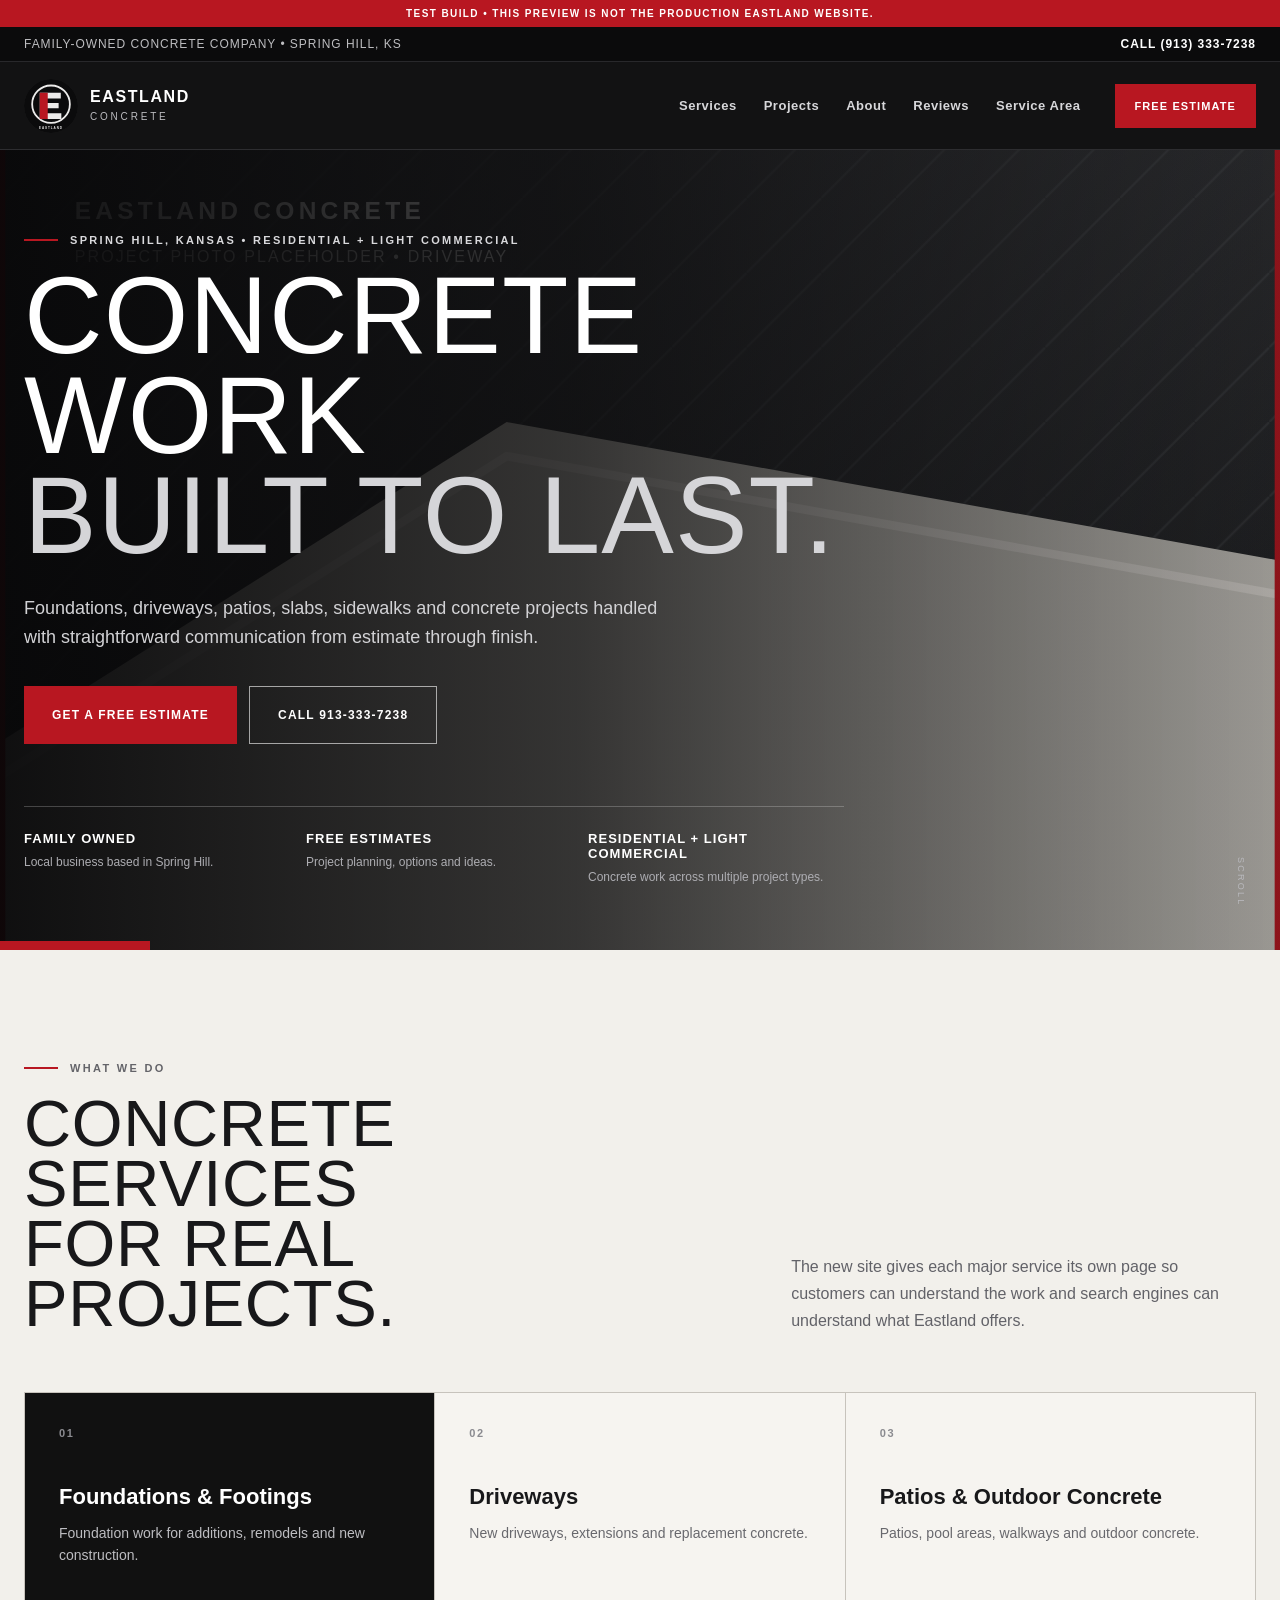
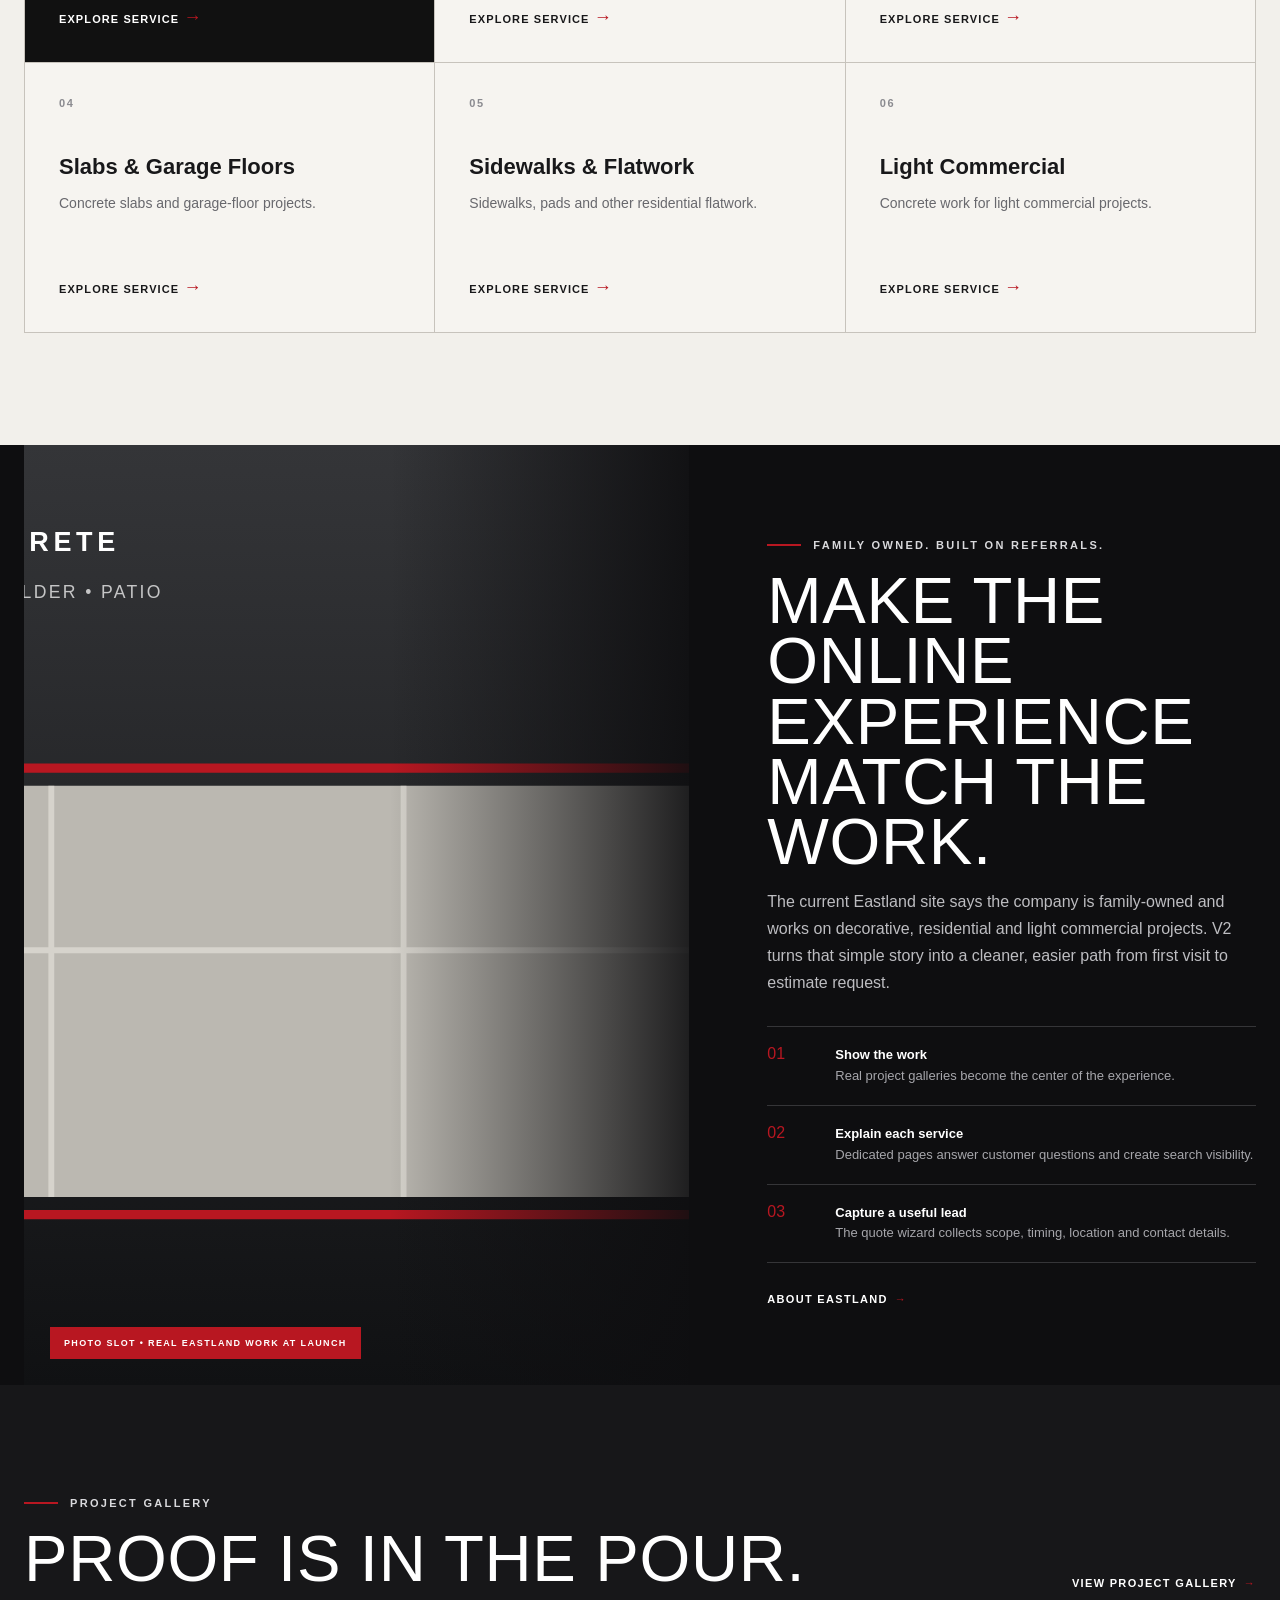
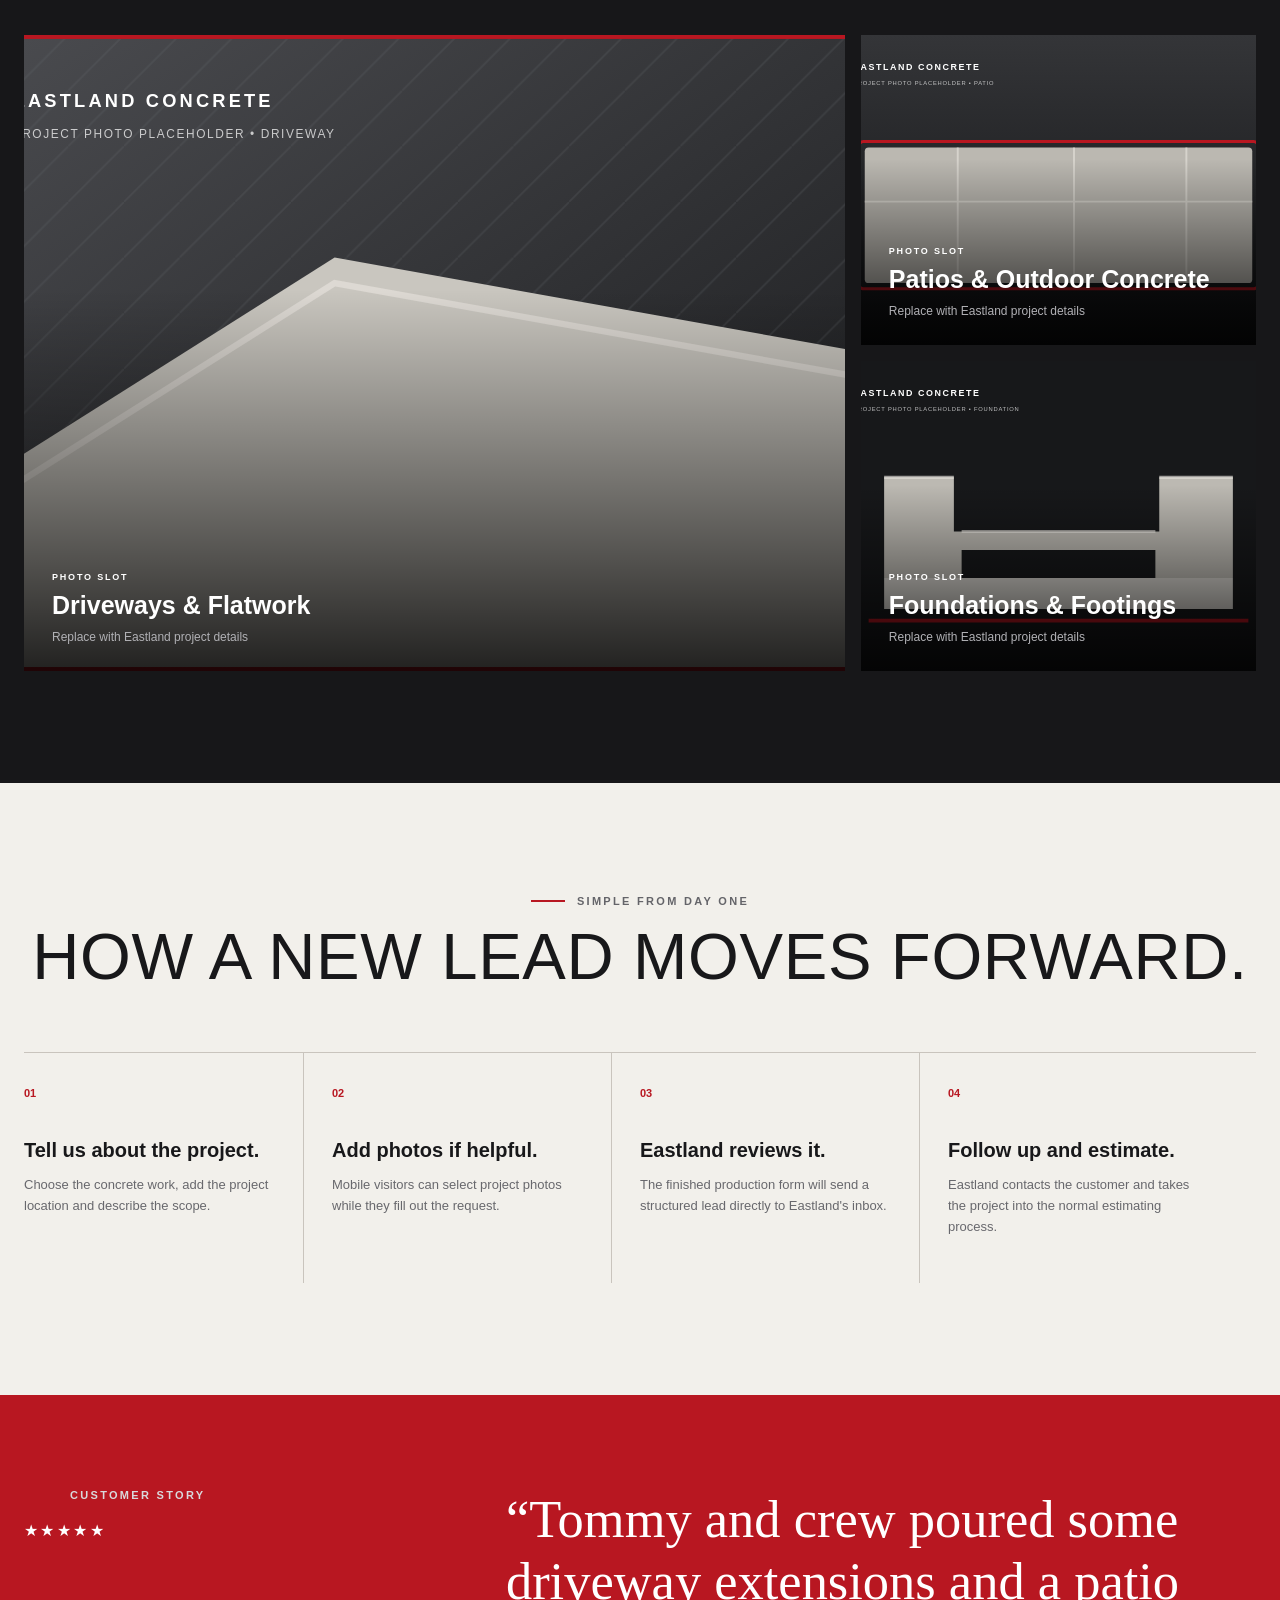
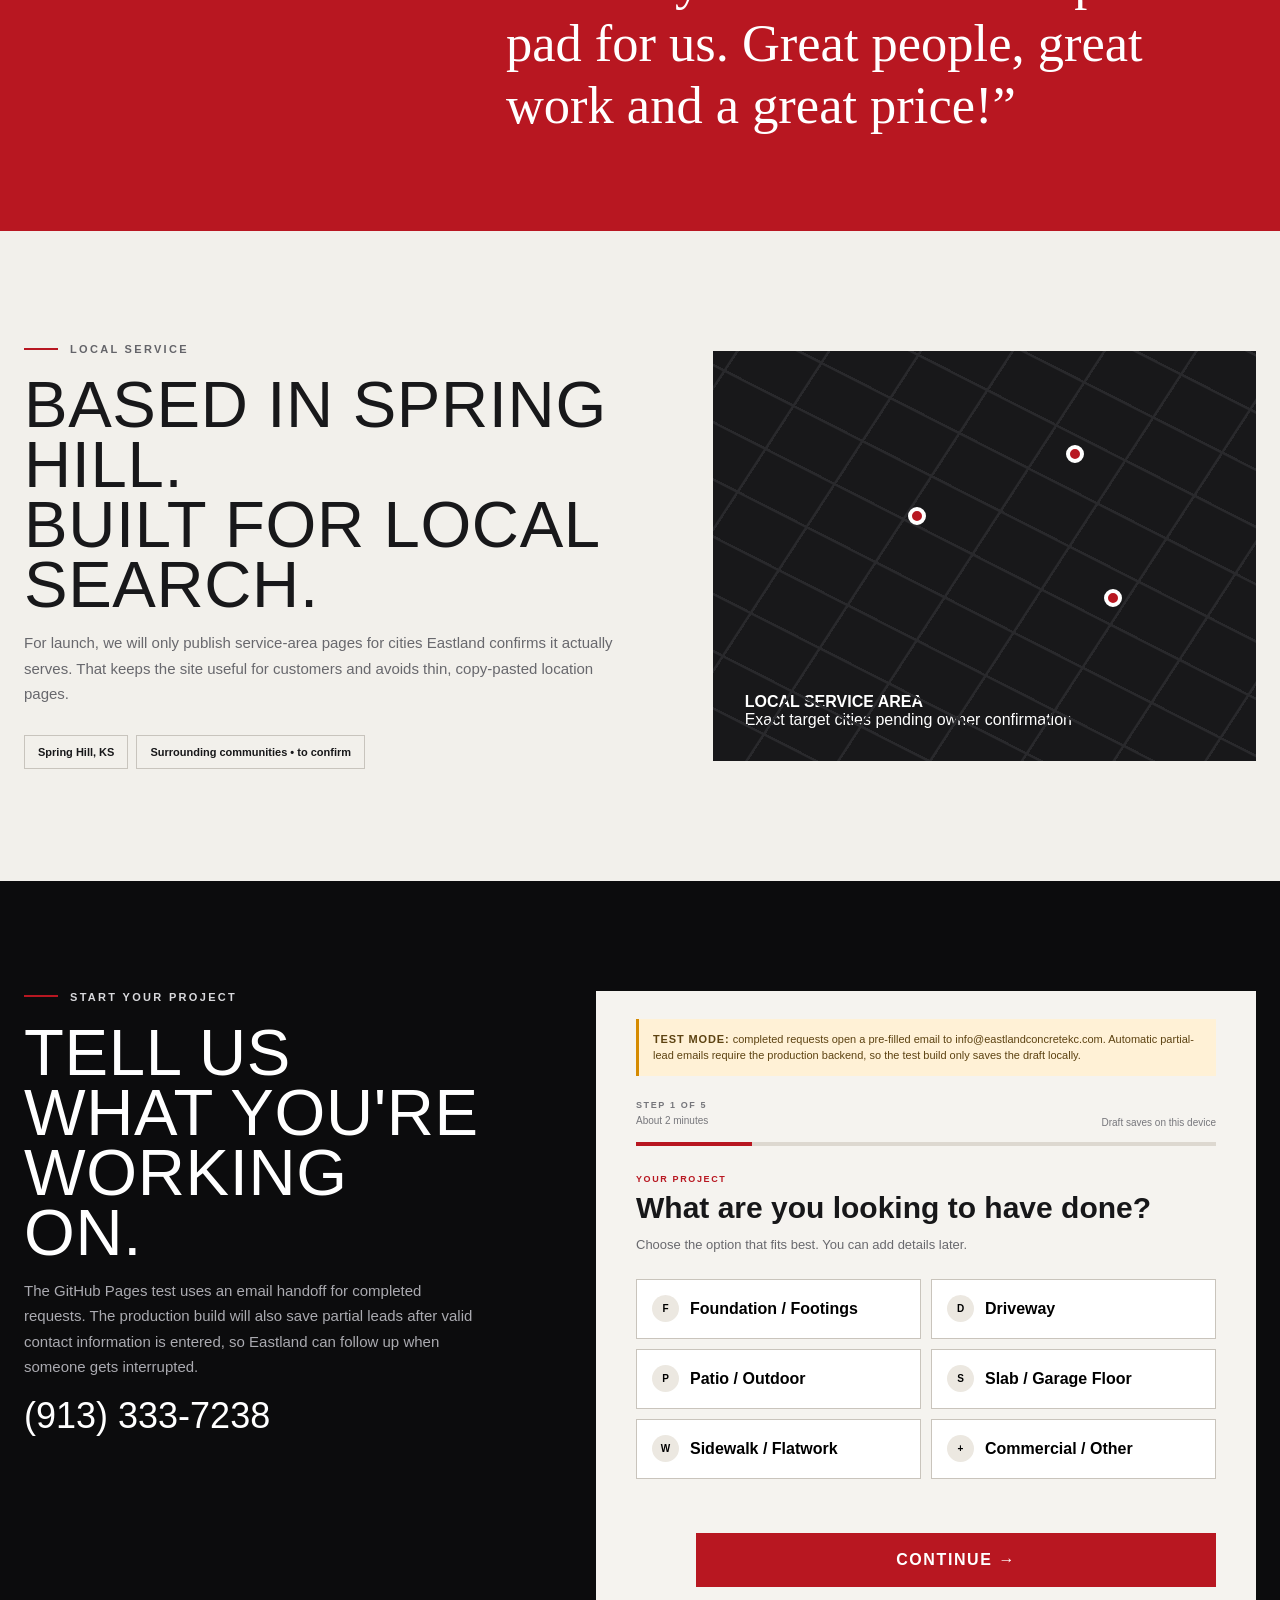
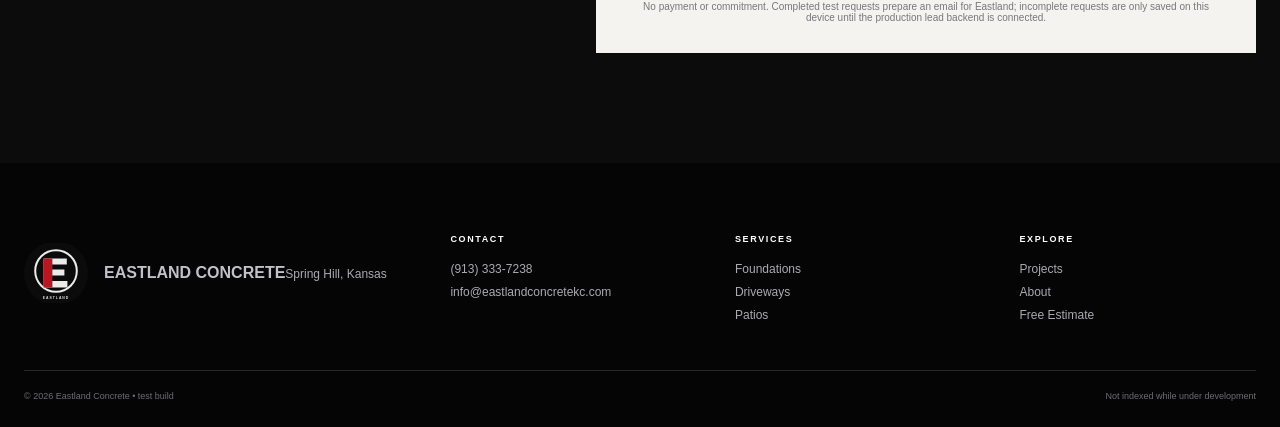
==== commit 279c4fa2: "Move contact capture earlier and disclose partial lead follow-up" ====
--- a/index.html
+++ b/index.html
@@ -172,12 +172,12 @@
         <div class="estimate-copy">
           <p class="eyebrow">START YOUR PROJECT</p>
           <h2>Tell us what you're working on.</h2>
-          <p>The GitHub Pages test uses an email handoff so the entire customer flow can be tested without choosing the permanent hosting or email backend yet.</p>
+          <p>The GitHub Pages test uses an email handoff for completed requests. The production build will also save partial leads after valid contact information is entered, so Eastland can follow up when someone gets interrupted.</p>
           <a class="phone-link" href="tel:+19133337238">(913) 333-7238</a>
         </div>
 
         <form class="estimate-card quote-wizard" id="quoteWizard" novalidate>
-          <div class="test-mode-note"><strong>TEST MODE:</strong> final submit opens a pre-filled email to info@eastlandconcretekc.com. A production backend will send it automatically.</div>
+          <div class="test-mode-note"><strong>TEST MODE:</strong> completed requests open a pre-filled email to info@eastlandconcretekc.com. Automatic partial-lead emails require the production backend, so the test build only saves the draft locally.</div>
           <div class="wizard-topline"><div><p class="form-step" id="wizardStepLabel">STEP 1 OF 5</p><span class="wizard-estimate-time">About 2 minutes</span></div><span class="wizard-save-note">Draft saves on this device</span></div>
           <div class="form-progress" aria-hidden="true"><span id="wizardProgress"></span></div>
 
@@ -194,13 +194,23 @@
           </section>
 
           <section class="wizard-panel" data-step="2">
+            <p class="wizard-kicker">CONTACT INFO</p><h3>How can Eastland reach you?</h3>
+            <p class="wizard-help">Add your contact details early so Eastland can follow up if you get interrupted before finishing the request.</p>
+            <div class="form-grid two-col"><label>First name <span>*</span><input name="firstName" autocomplete="given-name" placeholder="First name" required /></label><label>Last name <span>*</span><input name="lastName" autocomplete="family-name" placeholder="Last name" required /></label></div>
+            <label>Phone number <span>*</span><input name="phone" type="tel" autocomplete="tel" placeholder="(913) 555-1234" required /></label>
+            <label>Email address <span>*</span><input name="email" type="email" autocomplete="email" placeholder="you@example.com" required /></label>
+            <label class="checkbox-row"><input type="checkbox" name="textOkay" checked /><span>Texting is okay for project follow-up</span></label>
+            <p class="partial-disclosure">If you enter contact information but do not finish the request, Eastland may use the information you provided to follow up about this project. Your request will be marked as incomplete.</p>
+          </section>
+
+          <section class="wizard-panel" data-step="3">
             <p class="wizard-kicker">PROJECT LOCATION</p><h3>Where is the project?</h3><p class="wizard-help">This will help Eastland confirm the project is within its working area.</p>
             <div class="form-grid two-col"><label>City <span>*</span><input name="city" autocomplete="address-level2" placeholder="City" required /></label><label>ZIP code <span>*</span><input name="zip" inputmode="numeric" autocomplete="postal-code" placeholder="ZIP" required /></label></div>
             <label>Project address <span class="optional">Optional</span><input name="address" autocomplete="street-address" placeholder="Street address" /></label>
             <label class="checkbox-row"><input type="checkbox" name="propertyOwner" /><span>I own or manage this property</span></label>
           </section>
 
-          <section class="wizard-panel" data-step="3">
+          <section class="wizard-panel" data-step="4">
             <p class="wizard-kicker">PROJECT DETAILS</p><h3>Give us a little more context.</h3>
             <div class="form-grid two-col">
               <label>New or replacement?<select name="projectCondition"><option value="">Select one</option><option>New concrete</option><option>Replace existing concrete</option><option>Repair / unsure</option></select></label>
@@ -210,18 +220,10 @@
             <label>Tell us about the project <span>*</span><textarea name="details" rows="5" placeholder="What are you building, replacing or trying to fix?" required></textarea></label>
           </section>
 
-          <section class="wizard-panel" data-step="4">
-            <p class="wizard-kicker">PHOTOS</p><h3>Show us what you're working with.</h3><p class="wizard-help">Photo selection works in this test, but email apps do not allow a website to auto-attach those files. The production backend will handle uploads.</p>
+          <section class="wizard-panel" data-step="5">
+            <p class="wizard-kicker">PHOTOS + REVIEW</p><h3>Anything else that would help?</h3><p class="wizard-help">Photos are optional. In production, they will upload with the lead. Review the summary below and send when ready.</p>
             <label class="upload-zone" for="projectPhotos"><input id="projectPhotos" name="photos" type="file" accept="image/*" multiple /><span class="upload-plus">+</span><strong>Add project photos</strong><span>Take photos now or choose from your phone</span></label>
-            <div class="upload-preview" id="uploadPreview" aria-live="polite"></div><button class="skip-link" type="button" data-next>Skip photos for now →</button>
-          </section>
-
-          <section class="wizard-panel" data-step="5">
-            <p class="wizard-kicker">CONTACT INFO</p><h3>Where should Eastland follow up?</h3>
-            <div class="form-grid two-col"><label>First name <span>*</span><input name="firstName" autocomplete="given-name" placeholder="First name" required /></label><label>Last name <span>*</span><input name="lastName" autocomplete="family-name" placeholder="Last name" required /></label></div>
-            <label>Phone number <span>*</span><input name="phone" type="tel" autocomplete="tel" placeholder="(913) 555-1234" required /></label>
-            <label>Email address <span>*</span><input name="email" type="email" autocomplete="email" placeholder="you@example.com" required /></label>
-            <label class="checkbox-row"><input type="checkbox" name="textOkay" checked /><span>Texting is okay for project follow-up</span></label>
+            <div class="upload-preview" id="uploadPreview" aria-live="polite"></div>
             <div class="lead-summary" id="leadSummary"></div>
           </section>
 
@@ -232,7 +234,7 @@
 
           <div class="wizard-error" id="wizardError" role="alert"></div>
           <div class="wizard-actions" id="wizardActions"><button class="wizard-back" type="button" id="wizardBack">← Back</button><button class="btn btn-red wizard-next" type="button" id="wizardNext">Continue →</button></div>
-          <p class="form-note">No payment or commitment. This test form prepares an email request for Eastland.</p>
+          <p class="form-note">No payment or commitment. Completed test requests prepare an email for Eastland; incomplete requests are only saved on this device until the production lead backend is connected.</p>
         </form>
       </div>
     </section>
--- a/styles.css
+++ b/styles.css
@@ -1,7 +1,51 @@
-:root{--black:#0b0b0c;--charcoal:#171719;--paper:#f2f0eb;--white:#fff;--muted:#9b9b9f;--red:#b81721;--red2:#d1222c;--max:1240px}*{box-sizing:border-box}html{scroll-behavior:smooth}body{margin:0;font-family:Arial,Helvetica,sans-serif;color:#18181a;background:var(--paper);-webkit-font-smoothing:antialiased}a{color:inherit;text-decoration:none}button,input,select,textarea{font:inherit}img{display:block;max-width:100%}.shell{width:min(calc(100% - 48px),var(--max));margin-inline:auto}.utility-bar{background:var(--black);color:#bdbdc0;font-size:12px;letter-spacing:.08em;text-transform:uppercase;border-bottom:1px solid #28282b}.utility-inner{height:34px;display:flex;align-items:center;justify-content:space-between}.utility-inner a{color:#fff;font-weight:700}.site-header{height:88px;background:rgba(11,11,12,.97);color:#fff;position:sticky;top:0;z-index:50;border-bottom:1px solid #2d2d30}.header-inner{height:100%;display:flex;align-items:center;gap:34px}.brand{display:flex;align-items:center;gap:12px;margin-right:auto}.brand img{width:54px;height:54px;object-fit:cover;border-radius:50%;background:#222}.brand-text{display:grid;line-height:.9;letter-spacing:.1em}.brand-text strong{font-size:16px}.brand-text span{font-size:10px;color:#bcbcc0;margin-top:7px;letter-spacing:.28em}.desktop-nav{display:flex;gap:27px;align-items:center}.desktop-nav a{font-size:13px;font-weight:700;letter-spacing:.04em;color:#d7d7da}.btn{display:inline-flex;align-items:center;justify-content:center;text-transform:uppercase;font-weight:800;letter-spacing:.1em;border:0;cursor:pointer;transition:.2s ease}.btn-red{background:var(--red);color:#fff}.btn-red:hover{background:var(--red2);transform:translateY(-1px)}.btn-small{height:44px;padding:0 20px;font-size:11px}.btn-large{height:58px;padding:0 28px;font-size:12px}.btn-ghost{border:1px solid rgba(255,255,255,.6);color:#fff}.btn-ghost:hover{background:#fff;color:#111}.btn-full{width:100%;height:54px;margin-top:20px}.menu-button,.mobile-nav{display:none}.hero{min-height:760px;position:relative;background:#111;color:#fff;overflow:hidden;display:flex;align-items:center}.hero-image{position:absolute;inset:0;background:linear-gradient(135deg,#303034,#101012);background-image:linear-gradient(90deg,rgba(6,6,7,.2),rgba(6,6,7,.05)),url('assets/driveway-project.png');background-position:center;background-size:cover}.hero-overlay{position:absolute;inset:0;background:linear-gradient(90deg,rgba(6,6,7,.94),rgba(6,6,7,.72) 45%,rgba(6,6,7,.2))}.hero::after{content:"";position:absolute;left:0;bottom:0;width:150px;height:9px;background:var(--red)}.hero-content{position:relative;z-index:2;padding:84px 0 64px}.eyebrow{font-size:11px;letter-spacing:.21em;font-weight:900;color:#d9d9dc;margin:0 0 20px;text-transform:uppercase}.eyebrow::before{content:"";display:inline-block;width:34px;height:2px;background:var(--red);vertical-align:middle;margin:0 12px 3px 0}.eyebrow.dark{color:#646469}.hero h1,.section h2,.statement h2,.estimate h2,.areas h2{font-family:Impact,'Arial Narrow Bold',Arial,sans-serif;font-weight:400;text-transform:uppercase;letter-spacing:.01em;margin:0;line-height:.92}.hero h1{font-size:clamp(64px,8.5vw,118px);max-width:840px}.hero h1 span{color:#d5d5d8}.hero-copy{font-size:18px;line-height:1.6;color:#d2d2d5;max-width:670px;margin:28px 0 34px}.hero-actions{display:flex;gap:12px;flex-wrap:wrap}.hero-proof{display:grid;grid-template-columns:repeat(3,1fr);max-width:820px;margin-top:62px;border-top:1px solid rgba(255,255,255,.22);padding-top:24px;gap:26px}.hero-proof strong{display:block;font-size:13px;text-transform:uppercase;letter-spacing:.08em}.hero-proof span{display:block;font-size:12px;color:#adadb2;margin-top:8px;line-height:1.45}.hero-marker{position:absolute;right:34px;bottom:44px;z-index:2;writing-mode:vertical-rl;font-size:9px;letter-spacing:.25em;color:#b9b9bd}.section{padding:112px 0}.section-heading h2,.statement h2,.estimate h2,.areas h2{font-size:clamp(44px,5.1vw,74px)}.split-heading{display:grid;grid-template-columns:1.2fr .8fr;gap:70px;align-items:end;margin-bottom:58px}.split-heading>p{margin:0;color:#626268;font-size:16px;line-height:1.7;max-width:470px}.service-grid{display:grid;grid-template-columns:repeat(3,1fr);border-top:1px solid #c7c3bc;border-left:1px solid #c7c3bc}.service-card{min-height:270px;padding:34px;border-right:1px solid #c7c3bc;border-bottom:1px solid #c7c3bc;background:rgba(255,255,255,.25);display:flex;flex-direction:column}.service-card.featured{background:#111;color:#fff}.service-num{font-size:11px;letter-spacing:.15em;font-weight:900;color:#8b8b90}.service-card h3{font-size:22px;line-height:1.1;margin:46px 0 12px}.service-card p{font-size:14px;line-height:1.6;color:#68686d;margin:0 0 30px}.service-card.featured p{color:#bdbdc1}.service-card a{font-size:11px;text-transform:uppercase;letter-spacing:.1em;font-weight:900;margin-top:auto}.service-card a span{color:var(--red);font-size:18px}.statement{background:#0e0e10;color:#fff}.statement-grid{display:grid;grid-template-columns:1.08fr .92fr;min-height:720px}.statement-image-wrap{position:relative;min-height:720px}.statement-image-wrap img{width:100%;height:100%;object-fit:cover;position:absolute;inset:0}.statement-image-wrap::after{content:"";position:absolute;inset:0;background:linear-gradient(90deg,transparent 55%,rgba(14,14,16,.9))}.image-tag{position:absolute;left:26px;bottom:26px;background:var(--red);padding:11px 14px;font-size:9px;font-weight:900;letter-spacing:.15em}.statement-copy{padding:94px 0 78px 78px;align-self:center}.statement-copy>p:not(.eyebrow){font-size:16px;color:#bdbdc1;line-height:1.7;max-width:520px}.mini-points{border-top:1px solid #353538;margin-top:30px}.mini-points>div{display:grid;grid-template-columns:50px 1fr;gap:18px;border-bottom:1px solid #353538;padding:18px 0}.mini-points span,.text-link span{color:var(--red)}.mini-points p{margin:0;color:#a6a6ab;font-size:13px;line-height:1.6}.mini-points strong{color:#fff}.text-link{display:inline-flex;gap:7px;font-size:11px;font-weight:900;text-transform:uppercase;letter-spacing:.12em;margin-top:30px}.dark-section{background:#171719;color:#fff}.project-heading{display:flex;justify-content:space-between;align-items:end;margin-bottom:46px}.project-grid{display:grid;grid-template-columns:1.35fr .65fr;grid-template-rows:310px 310px;gap:16px}.project-card{position:relative;overflow:hidden;background:#29292c}.project-card-large{grid-row:1/3}.project-card img{width:100%;height:100%;object-fit:cover}.project-gradient{position:absolute;inset:0;background:linear-gradient(0deg,rgba(0,0,0,.83),transparent 60%)}.project-info{position:absolute;left:28px;bottom:26px}.project-info p{font-size:9px;letter-spacing:.2em;font-weight:900;margin:0 0 9px}.project-info h3{font-size:25px;margin:0 0 7px}.project-info span{font-size:12px;color:#b1b1b5}.center-heading{text-align:center;margin-bottom:65px}.process-grid{display:grid;grid-template-columns:repeat(4,1fr);border-top:1px solid #c9c4bd}.process-step{padding:30px 28px 0 0;min-height:230px;border-right:1px solid #c9c4bd;margin-right:28px}.process-step:last-child{border:0}.process-step span{color:var(--red);font-size:11px;font-weight:900}.process-step h3{font-size:20px;margin:38px 0 12px}.process-step p{color:#68686d;font-size:13px;line-height:1.6}.review-section{background:var(--red);color:#fff;padding:94px 0}.review-grid{display:grid;grid-template-columns:.36fr .64fr;gap:60px}.stars{letter-spacing:.15em}.review-grid blockquote{font-family:Georgia,serif;font-size:clamp(30px,4.1vw,54px);line-height:1.18;margin:0}.areas-grid{display:grid;grid-template-columns:1fr .9fr;gap:85px;align-items:center}.areas-copy{color:#68686d;font-size:15px;line-height:1.7}.area-pills{display:flex;flex-wrap:wrap;gap:8px;margin-top:28px}.area-pills span{border:1px solid #c8c4bd;padding:10px 13px;font-size:11px;font-weight:700}.map-placeholder{height:410px;background:#18181a;position:relative;overflow:hidden;color:#fff;display:flex;flex-direction:column;justify-content:flex-end;padding:32px}.map-lines{position:absolute;inset:-40px;background:repeating-linear-gradient(27deg,transparent 0,transparent 48px,#29292c 49px,#29292c 51px),repeating-linear-gradient(123deg,transparent 0,transparent 74px,#29292c 75px,#29292c 77px)}.map-pin{position:absolute;width:18px;height:18px;background:var(--red);border:4px solid #fff;border-radius:50%}.pin-one{top:38%;left:36%}.pin-two{top:23%;left:65%}.pin-three{top:58%;left:72%}.estimate{background:#0c0c0d;color:#fff;padding:110px 0}.estimate-grid{display:grid;grid-template-columns:.8fr 1.2fr;gap:90px;align-items:start}.estimate-copy>p:not(.eyebrow){font-size:15px;color:#aaaab0;line-height:1.7}.phone-link{font-family:Impact,Arial,sans-serif;font-size:36px;color:#fff}.estimate-card{background:#f5f3ef;color:#171719;padding:36px 40px 30px;max-width:660px;margin-left:auto;width:100%}.site-footer{background:#050506;color:#c2c2c6;padding:62px 0 26px}.footer-grid{display:grid;grid-template-columns:1.6fr 1fr 1fr 1fr;gap:48px}.footer-brand{display:flex;align-items:center;gap:16px}.footer-brand img{width:64px;height:64px;border-radius:50%}.footer-grid>div:not(.footer-brand){display:flex;flex-direction:column;gap:9px}.footer-grid p{font-size:9px;font-weight:900;letter-spacing:.18em;color:#fff}.footer-grid a,.footer-grid span{font-size:12px;color:#aaaab0}.footer-bottom{border-top:1px solid #29292c;margin-top:48px;padding-top:20px;display:flex;justify-content:space-between;font-size:9px;color:#6d6d72}.mobile-action-bar{display:none}
+:root{--black:#0b0b0c;--charcoal:#171719;--paper:#f2f0eb;--white:#fff;--muted:#9b9b9f;--red:#b81721;--red2:#d1222c;--max:1240px}*{box-sizing:border-box}html{scroll-behavior:smooth}body{margin:0;font-family:Arial,Helvetica,sans-serif;color:#18181a;background:var(--paper);-webkit-font-smoothing:antialiased}a{color:inherit;text-decoration:none}button,input,select,textarea{font:inherit}img{display:block;max-width:100%}.shell{width:min(calc(100% - 48px),var(--max));margin-inline:auto}.utility-bar{background:var(--black);color:#bdbdc0;font-size:12px;letter-spacing:.08em;text-transform:uppercase;border-bottom:1px solid #28282b}.utility-inner{height:34px;display:flex;align-items:center;justify-content:space-between}.utility-inner a{color:#fff;font-weight:700}.site-header{height:88px;background:rgba(11,11,12,.97);color:#fff;position:sticky;top:0;z-index:50;border-bottom:1px solid #2d2d30}.header-inner{height:100%;display:flex;align-items:center;gap:34px}.brand{display:flex;align-items:center;gap:12px;margin-right:auto}.brand img{width:54px;height:54px;object-fit:cover;border-radius:50%;background:#222}.brand-text{display:grid;line-height:.9;letter-spacing:.1em}.brand-text strong{font-size:16px}.brand-text span{font-size:10px;color:#bcbcc0;margin-top:7px;letter-spacing:.28em}.desktop-nav{display:flex;gap:27px;align-items:center}.desktop-nav a{font-size:13px;font-weight:700;letter-spacing:.04em;color:#d7d7da}.btn{display:inline-flex;align-items:center;justify-content:center;text-transform:uppercase;font-weight:800;letter-spacing:.1em;border:0;cursor:pointer;transition:.2s ease}.btn-red{background:var(--red);color:#fff}.btn-red:hover{background:var(--red2);transform:translateY(-1px)}.btn-small{height:44px;padding:0 20px;font-size:11px}.btn-large{height:58px;padding:0 28px;font-size:12px}.btn-ghost{border:1px solid rgba(255,255,255,.6);color:#fff}.btn-ghost:hover{background:#fff;color:#111}.btn-full{width:100%;height:54px;margin-top:20px}.menu-button,.mobile-nav{display:none}.hero{min-height:760px;position:relative;background:#111;color:#fff;overflow:hidden;display:flex;align-items:center}.hero-image{position:absolute;inset:0;background:linear-gradient(135deg,#303034,#101012);background-image:linear-gradient(90deg,rgba(6,6,7,.2),rgba(6,6,7,.05)),url('assets/driveway-project.svg');background-position:center;background-size:cover}.hero-overlay{position:absolute;inset:0;background:linear-gradient(90deg,rgba(6,6,7,.94),rgba(6,6,7,.72) 45%,rgba(6,6,7,.2))}.hero::after{content:"";position:absolute;left:0;bottom:0;width:150px;height:9px;background:var(--red)}.hero-content{position:relative;z-index:2;padding:84px 0 64px}.eyebrow{font-size:11px;letter-spacing:.21em;font-weight:900;color:#d9d9dc;margin:0 0 20px;text-transform:uppercase}.eyebrow::before{content:"";display:inline-block;width:34px;height:2px;background:var(--red);vertical-align:middle;margin:0 12px 3px 0}.eyebrow.dark{color:#646469}.hero h1,.section h2,.statement h2,.estimate h2,.areas h2{font-family:Impact,'Arial Narrow Bold',Arial,sans-serif;font-weight:400;text-transform:uppercase;letter-spacing:.01em;margin:0;line-height:.92}.hero h1{font-size:clamp(64px,8.5vw,118px);max-width:840px}.hero h1 span{color:#d5d5d8}.hero-copy{font-size:18px;line-height:1.6;color:#d2d2d5;max-width:670px;margin:28px 0 34px}.hero-actions{display:flex;gap:12px;flex-wrap:wrap}.hero-proof{display:grid;grid-template-columns:repeat(3,1fr);max-width:820px;margin-top:62px;border-top:1px solid rgba(255,255,255,.22);padding-top:24px;gap:26px}.hero-proof strong{display:block;font-size:13px;text-transform:uppercase;letter-spacing:.08em}.hero-proof span{display:block;font-size:12px;color:#adadb2;margin-top:8px;line-height:1.45}.hero-marker{position:absolute;right:34px;bottom:44px;z-index:2;writing-mode:vertical-rl;font-size:9px;letter-spacing:.25em;color:#b9b9bd}.section{padding:112px 0}.section-heading h2,.statement h2,.estimate h2,.areas h2{font-size:clamp(44px,5.1vw,74px)}.split-heading{display:grid;grid-template-columns:1.2fr .8fr;gap:70px;align-items:end;margin-bottom:58px}.split-heading>p{margin:0;color:#626268;font-size:16px;line-height:1.7;max-width:470px}.service-grid{display:grid;grid-template-columns:repeat(3,1fr);border-top:1px solid #c7c3bc;border-left:1px solid #c7c3bc}.service-card{min-height:270px;padding:34px;border-right:1px solid #c7c3bc;border-bottom:1px solid #c7c3bc;background:rgba(255,255,255,.25);display:flex;flex-direction:column}.service-card.featured{background:#111;color:#fff}.service-num{font-size:11px;letter-spacing:.15em;font-weight:900;color:#8b8b90}.service-card h3{font-size:22px;line-height:1.1;margin:46px 0 12px}.service-card p{font-size:14px;line-height:1.6;color:#68686d;margin:0 0 30px}.service-card.featured p{color:#bdbdc1}.service-card a{font-size:11px;text-transform:uppercase;letter-spacing:.1em;font-weight:900;margin-top:auto}.service-card a span{color:var(--red);font-size:18px}.statement{background:#0e0e10;color:#fff}.statement-grid{display:grid;grid-template-columns:1.08fr .92fr;min-height:720px}.statement-image-wrap{position:relative;min-height:720px}.statement-image-wrap img{width:100%;height:100%;object-fit:cover;position:absolute;inset:0}.statement-image-wrap::after{content:"";position:absolute;inset:0;background:linear-gradient(90deg,transparent 55%,rgba(14,14,16,.9))}.image-tag{position:absolute;left:26px;bottom:26px;background:var(--red);padding:11px 14px;font-size:9px;font-weight:900;letter-spacing:.15em}.statement-copy{padding:94px 0 78px 78px;align-self:center}.statement-copy>p:not(.eyebrow){font-size:16px;color:#bdbdc1;line-height:1.7;max-width:520px}.mini-points{border-top:1px solid #353538;margin-top:30px}.mini-points>div{display:grid;grid-template-columns:50px 1fr;gap:18px;border-bottom:1px solid #353538;padding:18px 0}.mini-points span,.text-link span{color:var(--red)}.mini-points p{margin:0;color:#a6a6ab;font-size:13px;line-height:1.6}.mini-points strong{color:#fff}.text-link{display:inline-flex;gap:7px;font-size:11px;font-weight:900;text-transform:uppercase;letter-spacing:.12em;margin-top:30px}.dark-section{background:#171719;color:#fff}.project-heading{display:flex;justify-content:space-between;align-items:end;margin-bottom:46px}.project-grid{display:grid;grid-template-columns:1.35fr .65fr;grid-template-rows:310px 310px;gap:16px}.project-card{position:relative;overflow:hidden;background:#29292c}.project-card-large{grid-row:1/3}.project-card img{width:100%;height:100%;object-fit:cover}.project-gradient{position:absolute;inset:0;background:linear-gradient(0deg,rgba(0,0,0,.83),transparent 60%)}.project-info{position:absolute;left:28px;bottom:26px}.project-info p{font-size:9px;letter-spacing:.2em;font-weight:900;margin:0 0 9px}.project-info h3{font-size:25px;margin:0 0 7px}.project-info span{font-size:12px;color:#b1b1b5}.center-heading{text-align:center;margin-bottom:65px}.process-grid{display:grid;grid-template-columns:repeat(4,1fr);border-top:1px solid #c9c4bd}.process-step{padding:30px 28px 0 0;min-height:230px;border-right:1px solid #c9c4bd;margin-right:28px}.process-step:last-child{border:0}.process-step span{color:var(--red);font-size:11px;font-weight:900}.process-step h3{font-size:20px;margin:38px 0 12px}.process-step p{color:#68686d;font-size:13px;line-height:1.6}.review-section{background:var(--red);color:#fff;padding:94px 0}.review-grid{display:grid;grid-template-columns:.36fr .64fr;gap:60px}.stars{letter-spacing:.15em}.review-grid blockquote{font-family:Georgia,serif;font-size:clamp(30px,4.1vw,54px);line-height:1.18;margin:0}.areas-grid{display:grid;grid-template-columns:1fr .9fr;gap:85px;align-items:center}.areas-copy{color:#68686d;font-size:15px;line-height:1.7}.area-pills{display:flex;flex-wrap:wrap;gap:8px;margin-top:28px}.area-pills span{border:1px solid #c8c4bd;padding:10px 13px;font-size:11px;font-weight:700}.map-placeholder{height:410px;background:#18181a;position:relative;overflow:hidden;color:#fff;display:flex;flex-direction:column;justify-content:flex-end;padding:32px}.map-lines{position:absolute;inset:-40px;background:repeating-linear-gradient(27deg,transparent 0,transparent 48px,#29292c 49px,#29292c 51px),repeating-linear-gradient(123deg,transparent 0,transparent 74px,#29292c 75px,#29292c 77px)}.map-pin{position:absolute;width:18px;height:18px;background:var(--red);border:4px solid #fff;border-radius:50%}.pin-one{top:38%;left:36%}.pin-two{top:23%;left:65%}.pin-three{top:58%;left:72%}.estimate{background:#0c0c0d;color:#fff;padding:110px 0}.estimate-grid{display:grid;grid-template-columns:.8fr 1.2fr;gap:90px;align-items:start}.estimate-copy>p:not(.eyebrow){font-size:15px;color:#aaaab0;line-height:1.7}.phone-link{font-family:Impact,Arial,sans-serif;font-size:36px;color:#fff}.estimate-card{background:#f5f3ef;color:#171719;padding:36px 40px 30px;max-width:660px;margin-left:auto;width:100%}.site-footer{background:#050506;color:#c2c2c6;padding:62px 0 26px}.footer-grid{display:grid;grid-template-columns:1.6fr 1fr 1fr 1fr;gap:48px}.footer-brand{display:flex;align-items:center;gap:16px}.footer-brand img{width:64px;height:64px;border-radius:50%}.footer-grid>div:not(.footer-brand){display:flex;flex-direction:column;gap:9px}.footer-grid p{font-size:9px;font-weight:900;letter-spacing:.18em;color:#fff}.footer-grid a,.footer-grid span{font-size:12px;color:#aaaab0}.footer-bottom{border-top:1px solid #29292c;margin-top:48px;padding-top:20px;display:flex;justify-content:space-between;font-size:9px;color:#6d6d72}.mobile-action-bar{display:none}
 
 /* quote wizard */
 .quote-wizard{position:relative;overflow:hidden}.wizard-topline{display:flex;justify-content:space-between;gap:20px;align-items:flex-end;margin-bottom:14px}.form-step{font-size:9px;font-weight:900;letter-spacing:.18em;color:#76767b;margin:0}.wizard-estimate-time,.wizard-save-note{font-size:10px;color:#77777c}.form-progress{height:4px;background:#ddd8d0;margin:14px 0 28px}.form-progress span{display:block;width:20%;height:100%;background:var(--red);transition:width .28s}.wizard-panel{display:none}.wizard-panel.active{display:block;animation:wizardIn .25s ease}@keyframes wizardIn{from{opacity:0;transform:translateX(8px)}to{opacity:1;transform:none}}.wizard-kicker{font-size:9px;letter-spacing:.18em;font-weight:900;color:var(--red);margin:0 0 7px}.quote-wizard h3{margin:0 0 10px;font-size:30px}.wizard-help{margin:0 0 24px;color:#69696e;font-size:13px;line-height:1.55}.project-options{display:grid;grid-template-columns:repeat(2,1fr);gap:10px}.choice-button{display:flex;align-items:center;gap:11px;min-height:60px;padding:15px;border:1px solid #c9c4bc;background:#fff;text-align:left;font-weight:800;cursor:pointer}.choice-button.selected{border-color:var(--red);box-shadow:inset 0 0 0 1px var(--red);background:#fff7f5}.choice-icon{width:27px;height:27px;border-radius:50%;display:grid;place-items:center;background:#ece8e1;font-size:10px;font-weight:900}.choice-button.selected .choice-icon{background:var(--red);color:#fff}.form-grid{display:grid;gap:14px}.form-grid.two-col{grid-template-columns:1fr 1fr}.quote-wizard label:not(.upload-zone):not(.checkbox-row){display:grid;gap:7px;font-size:11px;font-weight:900;margin-bottom:15px}.quote-wizard input:not([type=checkbox]):not([type=file]),.quote-wizard select,.quote-wizard textarea{width:100%;border:1px solid #c9c4bc;background:#fff;padding:14px 13px;font-size:13px;outline:none}.quote-wizard input:focus,.quote-wizard select:focus,.quote-wizard textarea:focus{border-color:var(--red);box-shadow:0 0 0 1px var(--red)}.checkbox-row{display:flex;align-items:center;gap:10px;margin:5px 0 10px;font-size:11px;color:#55555a}.checkbox-row input{accent-color:var(--red);width:16px;height:16px}.upload-zone{border:1.5px dashed #aaa49b;background:#fff;min-height:190px;display:flex;flex-direction:column;align-items:center;justify-content:center;text-align:center;gap:5px;padding:28px;cursor:pointer}.upload-zone input{display:none}.upload-plus{width:40px;height:40px;border-radius:50%;display:grid;place-items:center;background:var(--red);color:#fff;font-size:26px}.upload-preview{display:flex;flex-wrap:wrap;gap:8px;margin-top:12px}.photo-chip{background:#e8e4dd;padding:8px 10px;font-size:10px}.skip-link{border:0;background:transparent;color:#5a5a5f;font-weight:800;font-size:11px;padding:15px 0 0;cursor:pointer}.wizard-actions{display:grid;grid-template-columns:auto 1fr;gap:12px;align-items:center;margin-top:24px}.wizard-back{border:0;background:transparent;padding:15px 8px 15px 0;font-size:11px;font-weight:900;color:#6f6f74;cursor:pointer;visibility:hidden}.wizard-next{width:100%;min-height:54px}.wizard-error{min-height:18px;margin-top:12px;color:#a9241e;font-size:11px;font-weight:800}.lead-summary{margin-top:18px;padding:16px;background:#eae6df;border-left:3px solid var(--red);font-size:11px}.wizard-success{text-align:center;padding:35px 5px 12px}.success-mark{width:58px;height:58px;border-radius:50%;margin:0 auto 18px;display:grid;place-items:center;background:var(--red);color:#fff;font-size:28px}.btn-dark{background:#171719;color:#fff}.quote-wizard.submitted .form-progress,.quote-wizard.submitted .wizard-topline,.quote-wizard.submitted .wizard-actions,.quote-wizard.submitted .form-note,.quote-wizard.submitted .wizard-error{display:none}.form-note{font-size:10px;color:#77777c;text-align:center;margin:14px 0 0}
 
 @media(max-width:980px){.desktop-nav,.desktop-quote{display:none}.menu-button{display:block;background:none;border:0;width:44px}.menu-button span{display:block;height:2px;background:#fff;margin:6px}.mobile-nav{position:absolute;top:88px;left:0;right:0;background:#101012;padding:18px 24px 26px;flex-direction:column}.mobile-nav.open{display:flex}.mobile-nav a{padding:14px 0}.service-grid{grid-template-columns:repeat(2,1fr)}.statement-grid,.areas-grid,.estimate-grid{grid-template-columns:1fr}.statement-image-wrap{min-height:520px}.statement-copy{padding:72px 0}.project-grid{grid-template-columns:1fr 1fr;grid-template-rows:400px 280px}.project-card-large{grid-column:1/3;grid-row:auto}.process-grid{grid-template-columns:1fr 1fr}.review-grid{grid-template-columns:1fr}.footer-grid{grid-template-columns:1fr 1fr}}
 @media(max-width:700px){body{padding-bottom:64px}.shell{width:min(calc(100% - 36px),var(--max))}.utility-bar{display:none}.site-header{height:72px}.brand img{width:44px;height:44px}.mobile-nav{top:72px}.hero{min-height:690px}.hero h1{font-size:58px}.hero-copy{font-size:15px}.hero-actions{display:grid}.btn-large{width:100%;height:54px}.hero-proof{grid-template-columns:1fr;gap:16px;margin-top:42px}.section{padding:78px 0}.split-heading{grid-template-columns:1fr;gap:26px}.section-heading h2,.statement h2,.estimate h2,.areas h2{font-size:46px}.service-grid{grid-template-columns:1fr}.statement-image-wrap{min-height:390px}.statement-copy{padding:62px 0}.project-heading{align-items:start;gap:30px;flex-direction:column}.project-grid{display:block}.project-card{height:290px;margin-bottom:12px}.project-card-large{height:350px}.process-grid{grid-template-columns:1fr}.process-step{border-right:0;border-bottom:1px solid #c9c4bd;margin-right:0;padding:25px 0 30px;min-height:0}.review-section{padding:68px 0}.map-placeholder{height:300px}.estimate{padding:76px 0}.estimate-card{padding:28px 20px}.form-grid.two-col,.project-options{grid-template-columns:1fr}.footer-grid{grid-template-columns:1fr}.mobile-action-bar{display:grid;grid-template-columns:.7fr .7fr 1.6fr;position:fixed;left:0;right:0;bottom:0;height:64px;background:#0b0b0c;z-index:100}.mobile-action-bar a{display:flex;align-items:center;justify-content:center;color:#fff;font-size:11px;font-weight:900;text-transform:uppercase}.mobile-action-bar a.active{background:var(--red)}}
+
+
+/* development preview + inner pages */
+.test-banner{background:#b81721;color:#fff;text-align:center;padding:8px 16px;font-size:10px;font-weight:900;letter-spacing:.14em;text-transform:uppercase}
+.test-mode-note{margin:-8px 0 24px;padding:12px 14px;background:#fff1d6;border-left:3px solid #d58a00;color:#5d4312;font-size:11px;line-height:1.5}
+.test-mode-note strong{letter-spacing:.08em}
+.inner-hero{background:#111;color:#fff;padding:104px 0 86px;position:relative;overflow:hidden}
+.inner-hero::after{content:"";position:absolute;left:0;bottom:0;width:130px;height:7px;background:var(--red)}
+.inner-hero .eyebrow{margin-bottom:16px}
+.inner-hero h1{font-family:Impact,'Arial Narrow Bold',Arial,sans-serif;font-size:clamp(56px,7vw,96px);font-weight:400;line-height:.94;text-transform:uppercase;margin:0;max-width:900px}
+.inner-hero p:not(.eyebrow){max-width:700px;color:#bdbdc1;font-size:17px;line-height:1.7;margin:26px 0 0}
+.breadcrumbs{font-size:10px;text-transform:uppercase;letter-spacing:.13em;color:#88888d;margin-bottom:30px}
+.breadcrumbs a{color:#55555a}
+.content-section{padding:92px 0}
+.content-grid{display:grid;grid-template-columns:minmax(0,1fr) 360px;gap:76px;align-items:start}
+.prose h2{font-family:Impact,'Arial Narrow Bold',Arial,sans-serif;font-weight:400;text-transform:uppercase;font-size:44px;line-height:1;margin:0 0 20px}
+.prose h3{font-size:22px;margin:38px 0 10px}
+.prose p,.prose li{font-size:15px;line-height:1.75;color:#5e5e63}
+.prose ul{padding-left:20px}
+.side-card{background:#111;color:#fff;padding:30px;position:sticky;top:130px}
+.side-card h3{font-size:24px;margin:0 0 12px}
+.side-card p{font-size:13px;line-height:1.65;color:#b3b3b8}
+.side-card .btn{width:100%;margin-top:14px;height:50px}
+.service-index{display:grid;grid-template-columns:repeat(2,1fr);gap:12px;margin-top:30px}
+.service-index a{padding:14px 16px;border:1px solid #d0cbc4;background:#fff;font-size:12px;font-weight:800}
+.service-index a:hover{border-color:var(--red)}
+.photo-placeholder-wide{background:#202124;min-height:390px;display:grid;place-items:center;overflow:hidden;margin:32px 0}
+.photo-placeholder-wide img{width:100%;height:100%;object-fit:cover;min-height:390px}
+.page-cta{background:var(--red);color:#fff;padding:68px 0}
+.page-cta-inner{display:flex;align-items:center;justify-content:space-between;gap:40px}
+.page-cta h2{font-family:Impact,'Arial Narrow Bold',Arial,sans-serif;font-size:48px;font-weight:400;text-transform:uppercase;margin:0}
+.page-cta p{margin:8px 0 0;color:#ffe7e7}
+.page-cta .btn{background:#fff;color:#111}
+.project-list{display:grid;grid-template-columns:repeat(3,1fr);gap:18px}
+.project-list article{background:#111;color:#fff}
+.project-list img{width:100%;aspect-ratio:4/3;object-fit:cover}
+.project-list div{padding:22px}
+.project-list h3{margin:0 0 8px;font-size:22px}
+.project-list p{margin:0;color:#aaaab0;font-size:13px;line-height:1.6}
+.notice-card{border:1px solid #d2cec7;background:#fff;padding:22px;margin:24px 0}
+.notice-card strong{display:block;margin-bottom:7px}
+.notice-card p{margin:0}
+@media(max-width:900px){.content-grid{grid-template-columns:1fr}.side-card{position:static}.project-list{grid-template-columns:1fr 1fr}.page-cta-inner{align-items:flex-start;flex-direction:column}}
+@media(max-width:700px){.test-banner{font-size:8px;padding:7px 12px}.inner-hero{padding:72px 0 60px}.inner-hero h1{font-size:52px}.content-section{padding:64px 0}.service-index,.project-list{grid-template-columns:1fr}.page-cta{padding:52px 0}.page-cta h2{font-size:40px}}
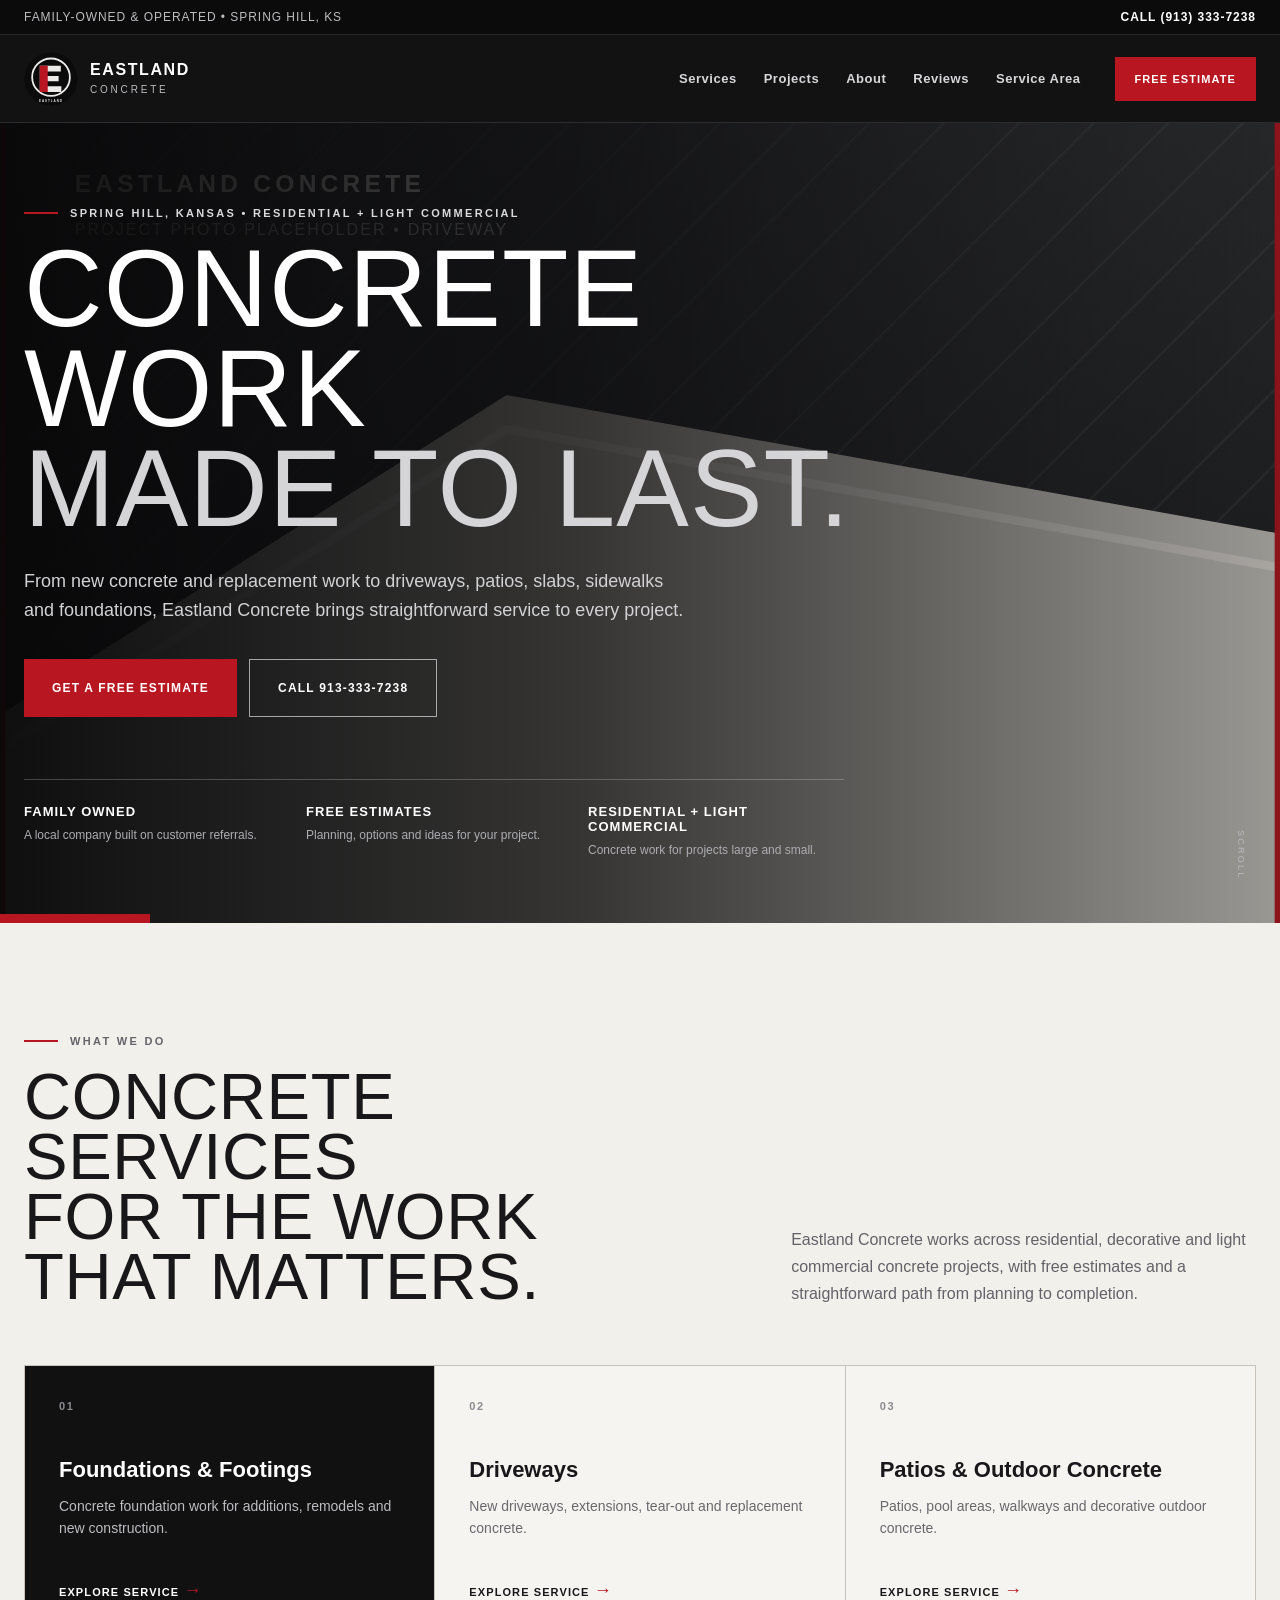
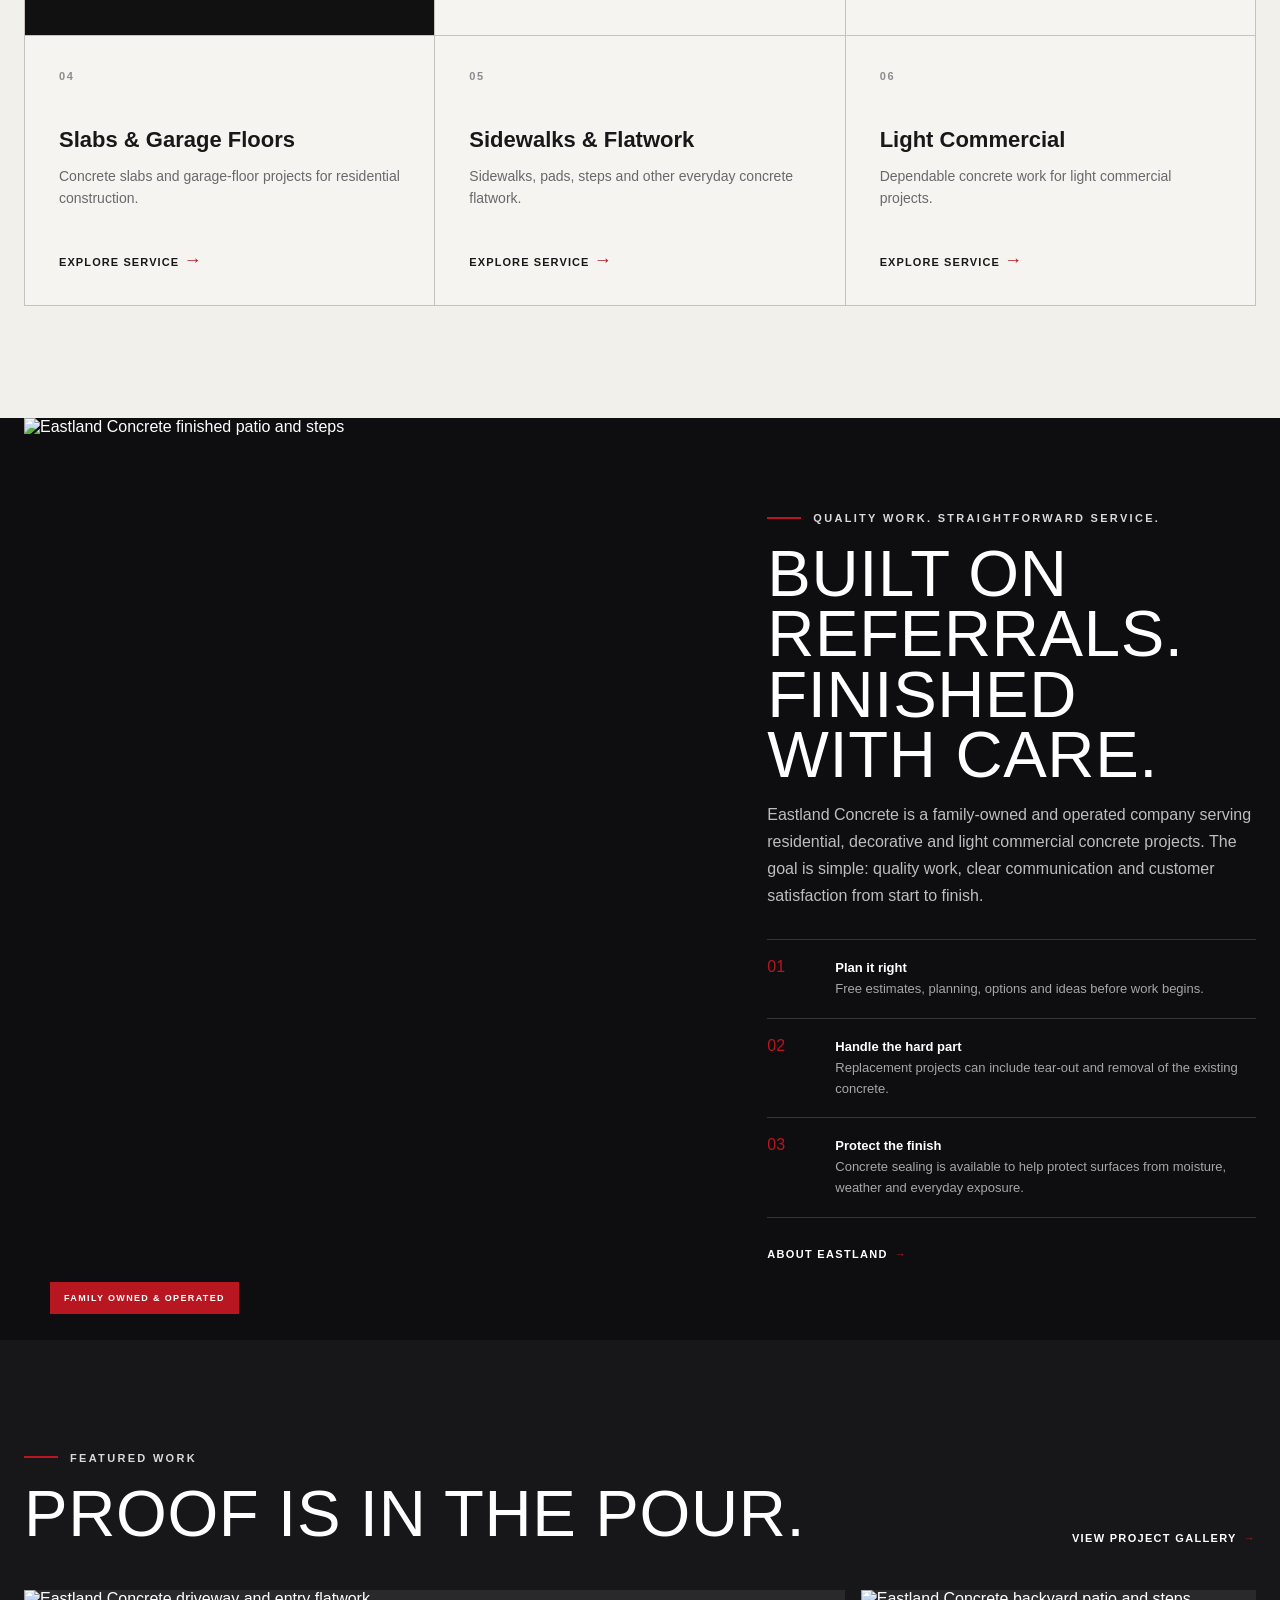
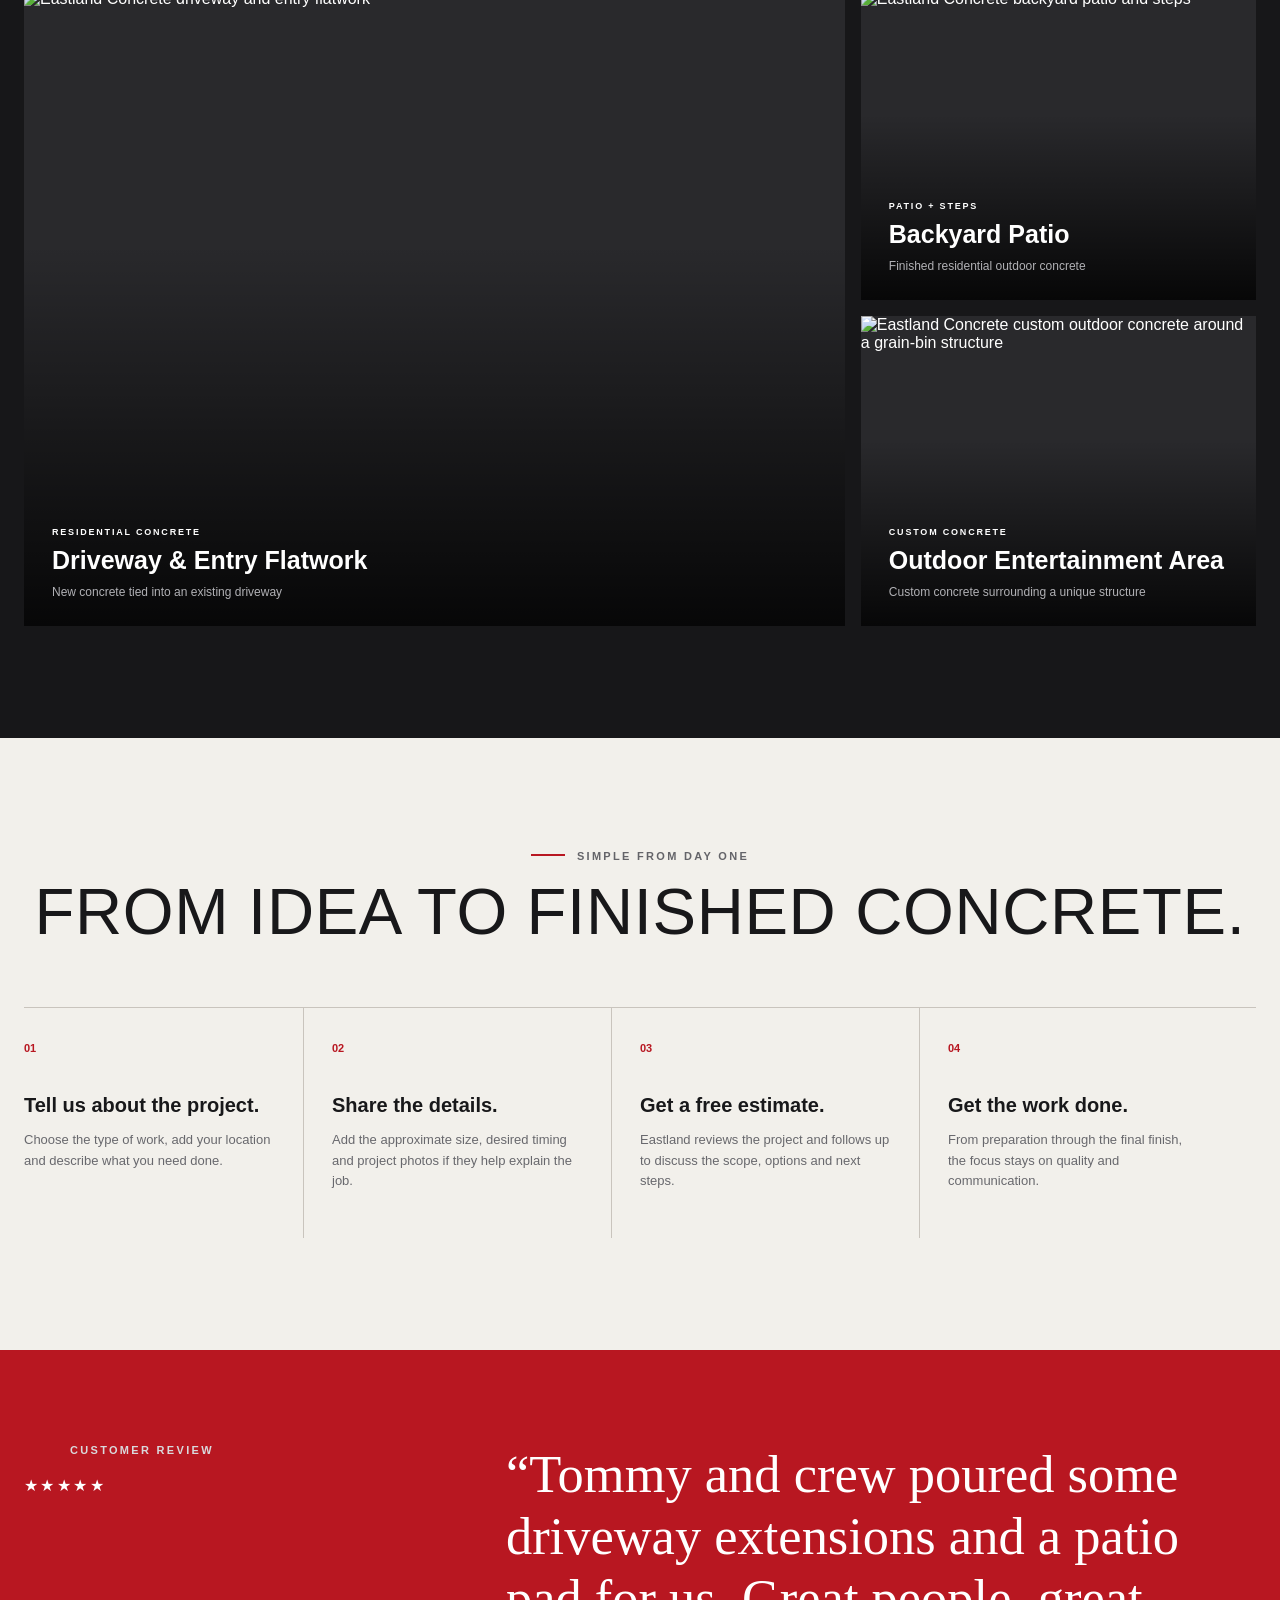
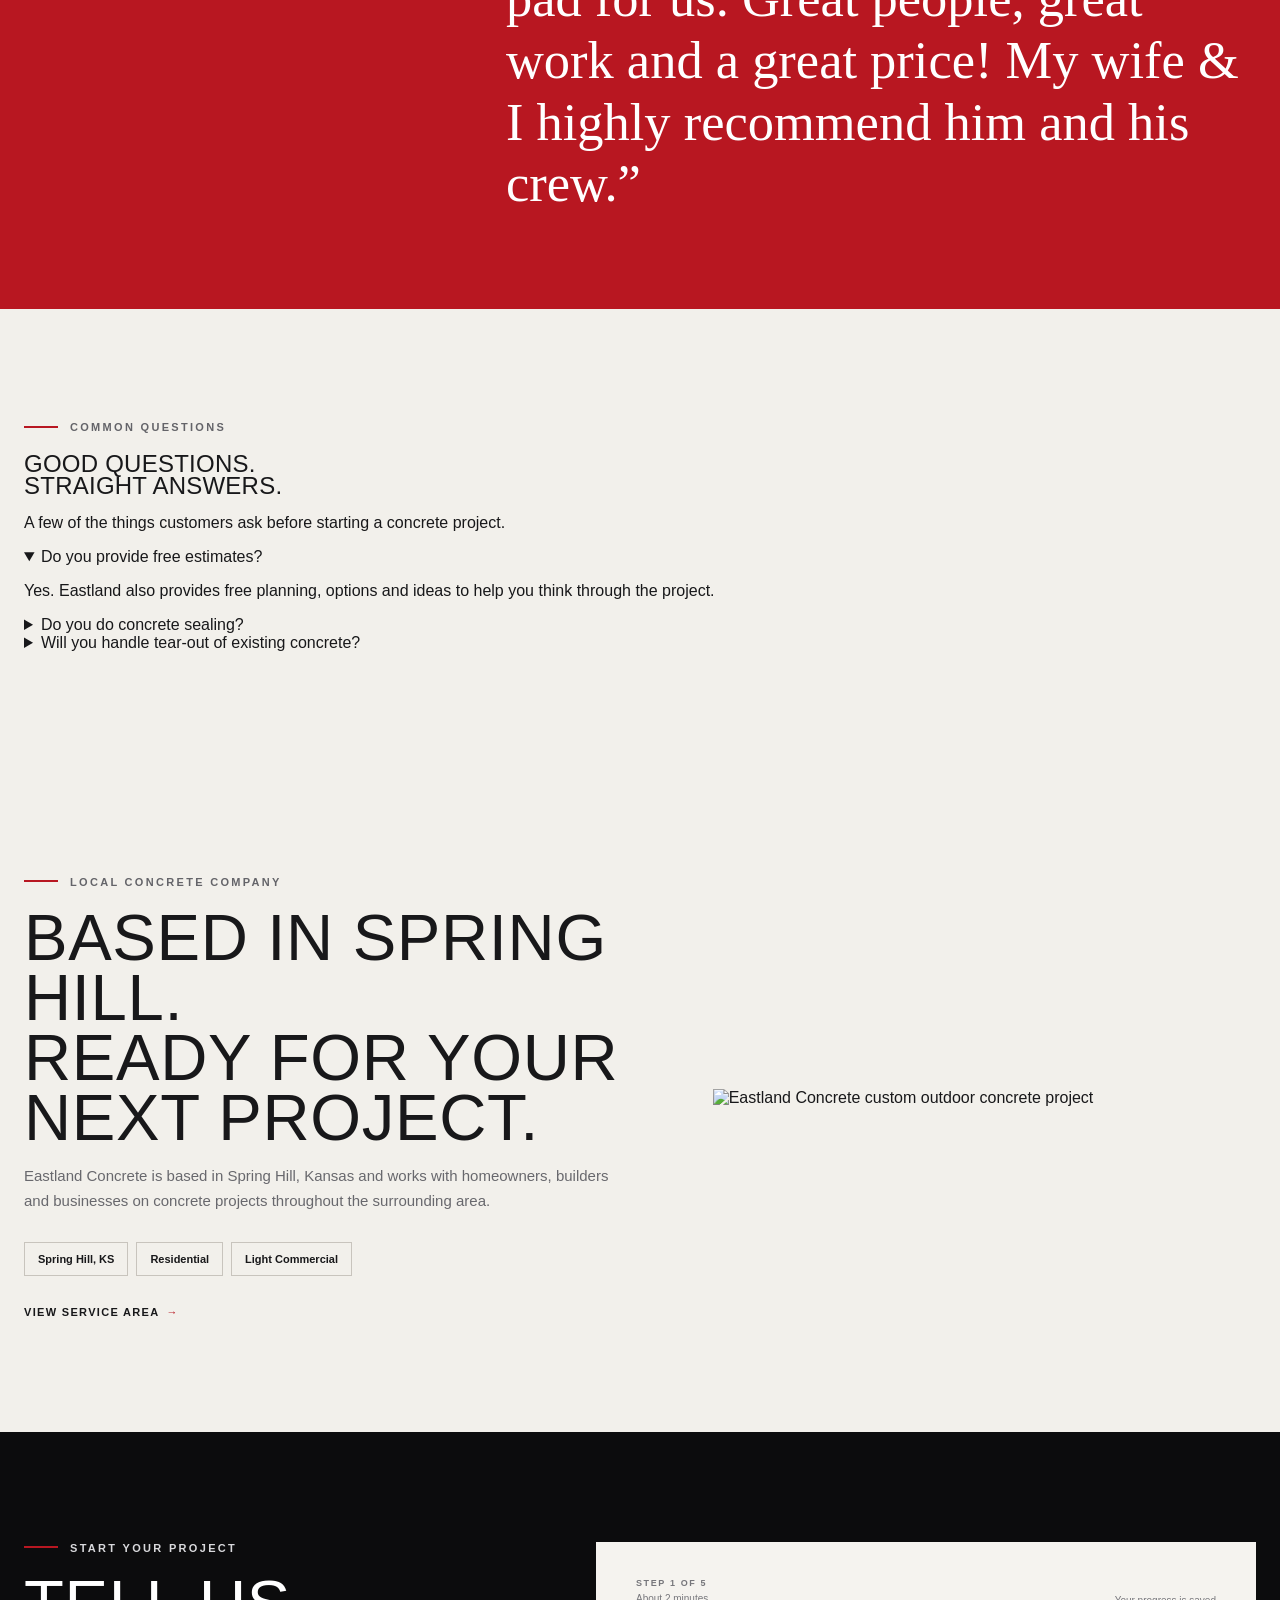
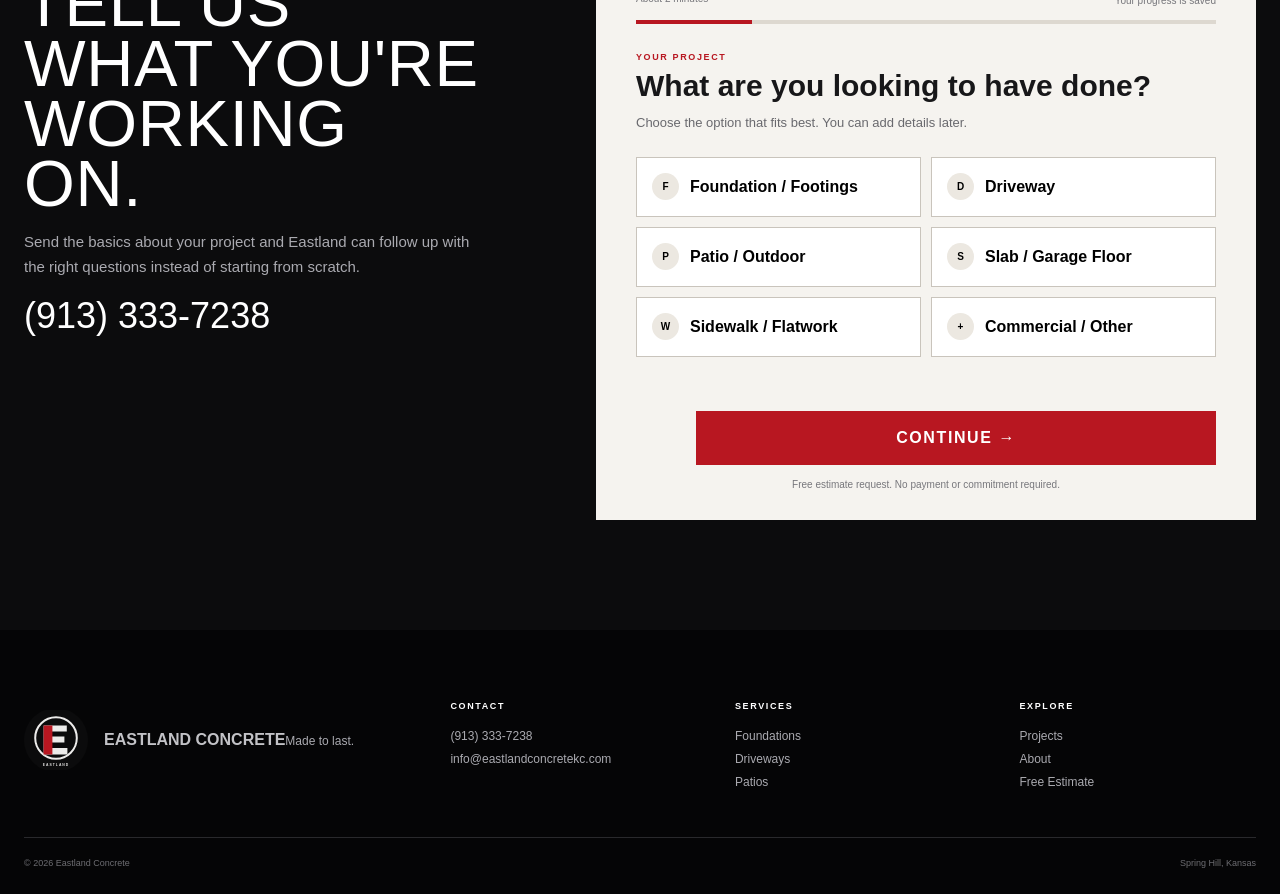
==== commit 535682a4: "Polish homepage into client-ready demo with real project photography" ====
--- a/index.html
+++ b/index.html
@@ -4,10 +4,10 @@
   <meta charset="utf-8" />
   <meta name="viewport" content="width=device-width, initial-scale=1" />
   <title>Eastland Concrete | Concrete Contractor in Spring Hill, KS</title>
-  <meta name="description" content="Eastland Concrete provides residential and light commercial concrete work including foundations, driveways, patios, slabs and flatwork from Spring Hill, Kansas." />
+  <meta name="description" content="Eastland Concrete provides residential and light commercial concrete work including foundations, driveways, patios, slabs, sidewalks and custom concrete from Spring Hill, Kansas." />
   <meta name="robots" content="noindex,nofollow" />
   <meta name="theme-color" content="#0b0b0c" />
-  <meta property="og:title" content="Eastland Concrete | Concrete Built to Last" />
+  <meta property="og:title" content="Eastland Concrete | Concrete Work Made to Last" />
   <meta property="og:description" content="Family-owned concrete contractor serving Spring Hill and surrounding communities." />
   <meta property="og:type" content="website" />
   <meta property="og:url" content="https://nextplay-dev001.github.io/eastland-concrete-v2/" />
@@ -32,11 +32,9 @@
   </script>
 </head>
 <body>
-  <div class="test-banner">TEST BUILD • This preview is not the production Eastland website.</div>
-
   <div class="utility-bar">
     <div class="shell utility-inner">
-      <span>Family-Owned Concrete Company • Spring Hill, KS</span>
+      <span>Family-Owned & Operated • Spring Hill, KS</span>
       <a href="tel:+19133337238">Call (913) 333-7238</a>
     </div>
   </div>
@@ -44,7 +42,7 @@
   <header class="site-header" id="top">
     <div class="shell header-inner">
       <a class="brand" href="index.html" aria-label="Eastland Concrete home">
-        <img src="assets/eastland-logo.svg" alt="" />
+        <img src="assets/eastland-logo.svg" alt="Eastland Concrete" />
         <div class="brand-text"><strong>EASTLAND</strong><span>CONCRETE</span></div>
       </a>
       <nav class="desktop-nav" aria-label="Primary navigation">
@@ -52,14 +50,14 @@
         <a href="projects.html">Projects</a>
         <a href="about.html">About</a>
         <a href="#reviews">Reviews</a>
-        <a href="#areas">Service Area</a>
+        <a href="service-areas.html">Service Area</a>
       </nav>
       <a class="btn btn-small btn-red desktop-quote" href="#estimate">Free Estimate</a>
       <button class="menu-button" aria-label="Open menu" aria-expanded="false"><span></span><span></span><span></span></button>
     </div>
     <nav class="mobile-nav" aria-label="Mobile navigation">
       <a href="#services">Services</a><a href="projects.html">Projects</a><a href="about.html">About</a>
-      <a href="#reviews">Reviews</a><a href="#areas">Service Area</a>
+      <a href="#reviews">Reviews</a><a href="service-areas.html">Service Area</a>
       <a class="btn btn-red" href="#estimate">Get a Free Estimate</a>
     </nav>
   </header>
@@ -70,16 +68,16 @@
       <div class="hero-overlay"></div>
       <div class="shell hero-content">
         <p class="eyebrow">SPRING HILL, KANSAS • RESIDENTIAL + LIGHT COMMERCIAL</p>
-        <h1>Concrete work<br /><span>built to last.</span></h1>
-        <p class="hero-copy">Foundations, driveways, patios, slabs, sidewalks and concrete projects handled with straightforward communication from estimate through finish.</p>
+        <h1>Concrete work<br /><span>made to last.</span></h1>
+        <p class="hero-copy">From new concrete and replacement work to driveways, patios, slabs, sidewalks and foundations, Eastland Concrete brings straightforward service to every project.</p>
         <div class="hero-actions">
           <a class="btn btn-red btn-large" href="#estimate">Get a Free Estimate</a>
           <a class="btn btn-ghost btn-large" href="tel:+19133337238">Call 913-333-7238</a>
         </div>
         <div class="hero-proof">
-          <div><strong>Family Owned</strong><span>Local business based in Spring Hill.</span></div>
-          <div><strong>Free Estimates</strong><span>Project planning, options and ideas.</span></div>
-          <div><strong>Residential + Light Commercial</strong><span>Concrete work across multiple project types.</span></div>
+          <div><strong>Family Owned</strong><span>A local company built on customer referrals.</span></div>
+          <div><strong>Free Estimates</strong><span>Planning, options and ideas for your project.</span></div>
+          <div><strong>Residential + Light Commercial</strong><span>Concrete work for projects large and small.</span></div>
         </div>
       </div>
       <div class="hero-marker">SCROLL</div>
@@ -88,16 +86,16 @@
     <section class="services section" id="services">
       <div class="shell">
         <div class="section-heading split-heading">
-          <div><p class="eyebrow dark">WHAT WE DO</p><h2>Concrete services<br />for real projects.</h2></div>
-          <p>The new site gives each major service its own page so customers can understand the work and search engines can understand what Eastland offers.</p>
+          <div><p class="eyebrow dark">WHAT WE DO</p><h2>Concrete services<br />for the work that matters.</h2></div>
+          <p>Eastland Concrete works across residential, decorative and light commercial concrete projects, with free estimates and a straightforward path from planning to completion.</p>
         </div>
         <div class="service-grid">
-          <article class="service-card featured"><span class="service-num">01</span><h3>Foundations & Footings</h3><p>Foundation work for additions, remodels and new construction.</p><a href="services/foundations.html">Explore service <span>→</span></a></article>
-          <article class="service-card"><span class="service-num">02</span><h3>Driveways</h3><p>New driveways, extensions and replacement concrete.</p><a href="services/driveways.html">Explore service <span>→</span></a></article>
-          <article class="service-card"><span class="service-num">03</span><h3>Patios & Outdoor Concrete</h3><p>Patios, pool areas, walkways and outdoor concrete.</p><a href="services/patios.html">Explore service <span>→</span></a></article>
-          <article class="service-card"><span class="service-num">04</span><h3>Slabs & Garage Floors</h3><p>Concrete slabs and garage-floor projects.</p><a href="services/slabs.html">Explore service <span>→</span></a></article>
-          <article class="service-card"><span class="service-num">05</span><h3>Sidewalks & Flatwork</h3><p>Sidewalks, pads and other residential flatwork.</p><a href="services/flatwork.html">Explore service <span>→</span></a></article>
-          <article class="service-card"><span class="service-num">06</span><h3>Light Commercial</h3><p>Concrete work for light commercial projects.</p><a href="services/commercial.html">Explore service <span>→</span></a></article>
+          <article class="service-card featured"><span class="service-num">01</span><h3>Foundations & Footings</h3><p>Concrete foundation work for additions, remodels and new construction.</p><a href="services/foundations.html">Explore service <span>→</span></a></article>
+          <article class="service-card"><span class="service-num">02</span><h3>Driveways</h3><p>New driveways, extensions, tear-out and replacement concrete.</p><a href="services/driveways.html">Explore service <span>→</span></a></article>
+          <article class="service-card"><span class="service-num">03</span><h3>Patios & Outdoor Concrete</h3><p>Patios, pool areas, walkways and decorative outdoor concrete.</p><a href="services/patios.html">Explore service <span>→</span></a></article>
+          <article class="service-card"><span class="service-num">04</span><h3>Slabs & Garage Floors</h3><p>Concrete slabs and garage-floor projects for residential construction.</p><a href="services/slabs.html">Explore service <span>→</span></a></article>
+          <article class="service-card"><span class="service-num">05</span><h3>Sidewalks & Flatwork</h3><p>Sidewalks, pads, steps and other everyday concrete flatwork.</p><a href="services/flatwork.html">Explore service <span>→</span></a></article>
+          <article class="service-card"><span class="service-num">06</span><h3>Light Commercial</h3><p>Dependable concrete work for light commercial projects.</p><a href="services/commercial.html">Explore service <span>→</span></a></article>
         </div>
       </div>
     </section>
@@ -105,17 +103,17 @@
     <section class="statement" id="about">
       <div class="shell statement-grid">
         <div class="statement-image-wrap">
-          <img src="assets/patio-project.svg" alt="Placeholder for an Eastland patio project photo" />
-          <div class="image-tag">PHOTO SLOT • REAL EASTLAND WORK AT LAUNCH</div>
+          <img src="https://eastlandconcretekc.com/wp-content/uploads/2023/02/331319016_965189457801949_1320277619752512831_n-1024x768.jpg" alt="Eastland Concrete finished patio and steps" />
+          <div class="image-tag">FAMILY OWNED & OPERATED</div>
         </div>
         <div class="statement-copy">
-          <p class="eyebrow">FAMILY OWNED. BUILT ON REFERRALS.</p>
-          <h2>Make the online experience match the work.</h2>
-          <p>The current Eastland site says the company is family-owned and works on decorative, residential and light commercial projects. V2 turns that simple story into a cleaner, easier path from first visit to estimate request.</p>
+          <p class="eyebrow">QUALITY WORK. STRAIGHTFORWARD SERVICE.</p>
+          <h2>Built on referrals.<br />Finished with care.</h2>
+          <p>Eastland Concrete is a family-owned and operated company serving residential, decorative and light commercial concrete projects. The goal is simple: quality work, clear communication and customer satisfaction from start to finish.</p>
           <div class="mini-points">
-            <div><span>01</span><p><strong>Show the work</strong><br />Real project galleries become the center of the experience.</p></div>
-            <div><span>02</span><p><strong>Explain each service</strong><br />Dedicated pages answer customer questions and create search visibility.</p></div>
-            <div><span>03</span><p><strong>Capture a useful lead</strong><br />The quote wizard collects scope, timing, location and contact details.</p></div>
+            <div><span>01</span><p><strong>Plan it right</strong><br />Free estimates, planning, options and ideas before work begins.</p></div>
+            <div><span>02</span><p><strong>Handle the hard part</strong><br />Replacement projects can include tear-out and removal of the existing concrete.</p></div>
+            <div><span>03</span><p><strong>Protect the finish</strong><br />Concrete sealing is available to help protect surfaces from moisture, weather and everyday exposure.</p></div>
           </div>
           <a class="text-link" href="about.html">About Eastland <span>→</span></a>
         </div>
@@ -125,45 +123,73 @@
     <section class="projects section dark-section" id="projects">
       <div class="shell">
         <div class="section-heading project-heading">
-          <div><p class="eyebrow">PROJECT GALLERY</p><h2>Proof is in the pour.</h2></div>
+          <div><p class="eyebrow">FEATURED WORK</p><h2>Proof is in the pour.</h2></div>
           <a class="text-link light" href="projects.html">View project gallery <span>→</span></a>
         </div>
         <div class="project-grid">
-          <article class="project-card project-card-large"><img src="assets/driveway-project.svg" alt="Driveway project photo placeholder" /><div class="project-gradient"></div><div class="project-info"><p>PHOTO SLOT</p><h3>Driveways & Flatwork</h3><span>Replace with Eastland project details</span></div></article>
-          <article class="project-card"><img src="assets/patio-project.svg" alt="Patio project photo placeholder" /><div class="project-gradient"></div><div class="project-info"><p>PHOTO SLOT</p><h3>Patios & Outdoor Concrete</h3><span>Replace with Eastland project details</span></div></article>
-          <article class="project-card"><img src="assets/foundation-project.svg" alt="Foundation project photo placeholder" /><div class="project-gradient"></div><div class="project-info"><p>PHOTO SLOT</p><h3>Foundations & Footings</h3><span>Replace with Eastland project details</span></div></article>
+          <article class="project-card project-card-large">
+            <img src="https://eastlandconcretekc.com/wp-content/uploads/2023/02/271884360_439285457889996_7783394235350069432_n.jpg" alt="Eastland Concrete driveway and entry flatwork" />
+            <div class="project-gradient"></div>
+            <div class="project-info"><p>RESIDENTIAL CONCRETE</p><h3>Driveway & Entry Flatwork</h3><span>New concrete tied into an existing driveway</span></div>
+          </article>
+          <article class="project-card">
+            <img src="https://eastlandconcretekc.com/wp-content/uploads/2023/02/331319016_965189457801949_1320277619752512831_n-1024x768.jpg" alt="Eastland Concrete backyard patio and steps" />
+            <div class="project-gradient"></div>
+            <div class="project-info"><p>PATIO + STEPS</p><h3>Backyard Patio</h3><span>Finished residential outdoor concrete</span></div>
+          </article>
+          <article class="project-card">
+            <img src="https://eastlandconcretekc.com/wp-content/uploads/2023/02/cilo-concrete.jpg" alt="Eastland Concrete custom outdoor concrete around a grain-bin structure" />
+            <div class="project-gradient"></div>
+            <div class="project-info"><p>CUSTOM CONCRETE</p><h3>Outdoor Entertainment Area</h3><span>Custom concrete surrounding a unique structure</span></div>
+          </article>
         </div>
       </div>
     </section>
 
     <section class="process section">
       <div class="shell">
-        <div class="section-heading center-heading"><p class="eyebrow dark">SIMPLE FROM DAY ONE</p><h2>How a new lead moves forward.</h2></div>
+        <div class="section-heading center-heading"><p class="eyebrow dark">SIMPLE FROM DAY ONE</p><h2>From idea to finished concrete.</h2></div>
         <div class="process-grid">
-          <div class="process-step"><span>01</span><h3>Tell us about the project.</h3><p>Choose the concrete work, add the project location and describe the scope.</p></div>
-          <div class="process-step"><span>02</span><h3>Add photos if helpful.</h3><p>Mobile visitors can select project photos while they fill out the request.</p></div>
-          <div class="process-step"><span>03</span><h3>Eastland reviews it.</h3><p>The finished production form will send a structured lead directly to Eastland's inbox.</p></div>
-          <div class="process-step"><span>04</span><h3>Follow up and estimate.</h3><p>Eastland contacts the customer and takes the project into the normal estimating process.</p></div>
+          <div class="process-step"><span>01</span><h3>Tell us about the project.</h3><p>Choose the type of work, add your location and describe what you need done.</p></div>
+          <div class="process-step"><span>02</span><h3>Share the details.</h3><p>Add the approximate size, desired timing and project photos if they help explain the job.</p></div>
+          <div class="process-step"><span>03</span><h3>Get a free estimate.</h3><p>Eastland reviews the project and follows up to discuss the scope, options and next steps.</p></div>
+          <div class="process-step"><span>04</span><h3>Get the work done.</h3><p>From preparation through the final finish, the focus stays on quality and communication.</p></div>
         </div>
       </div>
     </section>
 
     <section class="review-section" id="reviews">
       <div class="shell review-grid">
-        <div class="review-label"><p class="eyebrow">CUSTOMER STORY</p><div class="stars" aria-label="5 stars">★★★★★</div></div>
-        <blockquote>“Tommy and crew poured some driveway extensions and a patio pad for us. Great people, great work and a great price!”</blockquote>
+        <div class="review-label"><p class="eyebrow">CUSTOMER REVIEW</p><div class="stars" aria-label="5 stars">★★★★★</div></div>
+        <blockquote>“Tommy and crew poured some driveway extensions and a patio pad for us. Great people, great work and a great price! My wife & I highly recommend him and his crew.”</blockquote>
+      </div>
+    </section>
+
+    <section class="faq-section section" id="faq">
+      <div class="shell faq-grid">
+        <div>
+          <p class="eyebrow dark">COMMON QUESTIONS</p>
+          <h2>Good questions.<br />Straight answers.</h2>
+          <p class="faq-intro">A few of the things customers ask before starting a concrete project.</p>
+        </div>
+        <div class="faq-list">
+          <details open><summary>Do you provide free estimates?</summary><p>Yes. Eastland also provides free planning, options and ideas to help you think through the project.</p></details>
+          <details><summary>Do you do concrete sealing?</summary><p>Yes. Sealing can help protect concrete from moisture, weather exposure, UV rays, oil, salt and other everyday elements.</p></details>
+          <details><summary>Will you handle tear-out of existing concrete?</summary><p>Yes. Eastland can handle the tear-out and removal of concrete that needs to be replaced.</p></details>
+        </div>
       </div>
     </section>
 
     <section class="areas section" id="areas">
       <div class="shell areas-grid">
         <div>
-          <p class="eyebrow dark">LOCAL SERVICE</p>
-          <h2>Based in Spring Hill.<br />Built for local search.</h2>
-          <p class="areas-copy">For launch, we will only publish service-area pages for cities Eastland confirms it actually serves. That keeps the site useful for customers and avoids thin, copy-pasted location pages.</p>
-          <div class="area-pills"><span>Spring Hill, KS</span><span>Surrounding communities • to confirm</span></div>
-        </div>
-        <div class="map-placeholder"><div class="map-lines"></div><div class="map-pin pin-one"></div><div class="map-pin pin-two"></div><div class="map-pin pin-three"></div><strong>LOCAL SERVICE AREA</strong><span>Exact target cities pending owner confirmation</span></div>
+          <p class="eyebrow dark">LOCAL CONCRETE COMPANY</p>
+          <h2>Based in Spring Hill.<br />Ready for your next project.</h2>
+          <p class="areas-copy">Eastland Concrete is based in Spring Hill, Kansas and works with homeowners, builders and businesses on concrete projects throughout the surrounding area.</p>
+          <div class="area-pills"><span>Spring Hill, KS</span><span>Residential</span><span>Light Commercial</span></div>
+          <a class="text-link" href="service-areas.html">View service area <span>→</span></a>
+        </div>
+        <div class="area-photo"><img src="https://eastlandconcretekc.com/wp-content/uploads/2023/02/cilo-concrete.jpg" alt="Eastland Concrete custom outdoor concrete project" /></div>
       </div>
     </section>
 
@@ -172,13 +198,12 @@
         <div class="estimate-copy">
           <p class="eyebrow">START YOUR PROJECT</p>
           <h2>Tell us what you're working on.</h2>
-          <p>The GitHub Pages test uses an email handoff for completed requests. The production build will also save partial leads after valid contact information is entered, so Eastland can follow up when someone gets interrupted.</p>
+          <p>Send the basics about your project and Eastland can follow up with the right questions instead of starting from scratch.</p>
           <a class="phone-link" href="tel:+19133337238">(913) 333-7238</a>
         </div>
 
         <form class="estimate-card quote-wizard" id="quoteWizard" novalidate>
-          <div class="test-mode-note"><strong>TEST MODE:</strong> completed requests open a pre-filled email to info@eastlandconcretekc.com. Automatic partial-lead emails require the production backend, so the test build only saves the draft locally.</div>
-          <div class="wizard-topline"><div><p class="form-step" id="wizardStepLabel">STEP 1 OF 5</p><span class="wizard-estimate-time">About 2 minutes</span></div><span class="wizard-save-note">Draft saves on this device</span></div>
+          <div class="wizard-topline"><div><p class="form-step" id="wizardStepLabel">STEP 1 OF 5</p><span class="wizard-estimate-time">About 2 minutes</span></div><span class="wizard-save-note">Your progress is saved</span></div>
           <div class="form-progress" aria-hidden="true"><span id="wizardProgress"></span></div>
 
           <section class="wizard-panel active" data-step="1">
@@ -195,16 +220,16 @@
 
           <section class="wizard-panel" data-step="2">
             <p class="wizard-kicker">CONTACT INFO</p><h3>How can Eastland reach you?</h3>
-            <p class="wizard-help">Add your contact details early so Eastland can follow up if you get interrupted before finishing the request.</p>
+            <p class="wizard-help">Add your contact details now so Eastland can follow up if you get interrupted before finishing the request.</p>
             <div class="form-grid two-col"><label>First name <span>*</span><input name="firstName" autocomplete="given-name" placeholder="First name" required /></label><label>Last name <span>*</span><input name="lastName" autocomplete="family-name" placeholder="Last name" required /></label></div>
             <label>Phone number <span>*</span><input name="phone" type="tel" autocomplete="tel" placeholder="(913) 555-1234" required /></label>
             <label>Email address <span>*</span><input name="email" type="email" autocomplete="email" placeholder="you@example.com" required /></label>
             <label class="checkbox-row"><input type="checkbox" name="textOkay" checked /><span>Texting is okay for project follow-up</span></label>
-            <p class="partial-disclosure">If you enter contact information but do not finish the request, Eastland may use the information you provided to follow up about this project. Your request will be marked as incomplete.</p>
+            <p class="partial-disclosure">If you provide contact information but do not finish the request, Eastland may follow up about the project using the information you entered.</p>
           </section>
 
           <section class="wizard-panel" data-step="3">
-            <p class="wizard-kicker">PROJECT LOCATION</p><h3>Where is the project?</h3><p class="wizard-help">This will help Eastland confirm the project is within its working area.</p>
+            <p class="wizard-kicker">PROJECT LOCATION</p><h3>Where is the project?</h3><p class="wizard-help">This helps Eastland understand where the work will take place.</p>
             <div class="form-grid two-col"><label>City <span>*</span><input name="city" autocomplete="address-level2" placeholder="City" required /></label><label>ZIP code <span>*</span><input name="zip" inputmode="numeric" autocomplete="postal-code" placeholder="ZIP" required /></label></div>
             <label>Project address <span class="optional">Optional</span><input name="address" autocomplete="street-address" placeholder="Street address" /></label>
             <label class="checkbox-row"><input type="checkbox" name="propertyOwner" /><span>I own or manage this property</span></label>
@@ -221,20 +246,20 @@
           </section>
 
           <section class="wizard-panel" data-step="5">
-            <p class="wizard-kicker">PHOTOS + REVIEW</p><h3>Anything else that would help?</h3><p class="wizard-help">Photos are optional. In production, they will upload with the lead. Review the summary below and send when ready.</p>
+            <p class="wizard-kicker">PHOTOS + REVIEW</p><h3>Anything else that would help?</h3><p class="wizard-help">Photos are optional. Add anything that would help Eastland understand the project, then review your request.</p>
             <label class="upload-zone" for="projectPhotos"><input id="projectPhotos" name="photos" type="file" accept="image/*" multiple /><span class="upload-plus">+</span><strong>Add project photos</strong><span>Take photos now or choose from your phone</span></label>
             <div class="upload-preview" id="uploadPreview" aria-live="polite"></div>
             <div class="lead-summary" id="leadSummary"></div>
           </section>
 
           <section class="wizard-panel wizard-success" data-step="success">
-            <div class="success-mark">✓</div><p class="wizard-kicker">EMAIL HANDOFF OPENED</p><h3>Your email app should be ready.</h3><p>The test build opens a pre-filled email with the project summary. For launch, the website will submit the lead directly in the background instead.</p>
+            <div class="success-mark">✓</div><p class="wizard-kicker">REQUEST READY</p><h3>One last step.</h3><p>Your email app has opened with the project details filled in. Tap send there to complete your estimate request.</p>
             <button type="button" class="btn btn-dark btn-full" id="startOver">Start another request</button>
           </section>
 
           <div class="wizard-error" id="wizardError" role="alert"></div>
           <div class="wizard-actions" id="wizardActions"><button class="wizard-back" type="button" id="wizardBack">← Back</button><button class="btn btn-red wizard-next" type="button" id="wizardNext">Continue →</button></div>
-          <p class="form-note">No payment or commitment. Completed test requests prepare an email for Eastland; incomplete requests are only saved on this device until the production lead backend is connected.</p>
+          <p class="form-note">Free estimate request. No payment or commitment required.</p>
         </form>
       </div>
     </section>
@@ -242,12 +267,12 @@
 
   <footer class="site-footer">
     <div class="shell footer-grid">
-      <div class="footer-brand"><img src="assets/eastland-logo.svg" alt="" /><div><strong>EASTLAND CONCRETE</strong><span>Spring Hill, Kansas</span></div></div>
+      <div class="footer-brand"><img src="assets/eastland-logo.svg" alt="Eastland Concrete" /><div><strong>EASTLAND CONCRETE</strong><span>Made to last.</span></div></div>
       <div><p>CONTACT</p><a href="tel:+19133337238">(913) 333-7238</a><a href="mailto:info@eastlandconcretekc.com">info@eastlandconcretekc.com</a></div>
       <div><p>SERVICES</p><a href="services/foundations.html">Foundations</a><a href="services/driveways.html">Driveways</a><a href="services/patios.html">Patios</a></div>
       <div><p>EXPLORE</p><a href="projects.html">Projects</a><a href="about.html">About</a><a href="#estimate">Free Estimate</a></div>
     </div>
-    <div class="shell footer-bottom"><span>© 2026 Eastland Concrete • test build</span><span>Not indexed while under development</span></div>
+    <div class="shell footer-bottom"><span>© 2026 Eastland Concrete</span><span>Spring Hill, Kansas</span></div>
   </footer>
 
   <div class="mobile-action-bar"><a href="tel:+19133337238">Call</a><a href="sms:+19133337238">Text</a><a class="active" href="#estimate">Free Estimate</a></div>
--- a/styles.css
+++ b/styles.css
@@ -49,3 +49,5 @@
 .notice-card p{margin:0}
 @media(max-width:900px){.content-grid{grid-template-columns:1fr}.side-card{position:static}.project-list{grid-template-columns:1fr 1fr}.page-cta-inner{align-items:flex-start;flex-direction:column}}
 @media(max-width:700px){.test-banner{font-size:8px;padding:7px 12px}.inner-hero{padding:72px 0 60px}.inner-hero h1{font-size:52px}.content-section{padding:64px 0}.service-index,.project-list{grid-template-columns:1fr}.page-cta{padding:52px 0}.page-cta h2{font-size:40px}}
+
+.partial-disclosure{margin:14px 0 0;padding:12px 14px;background:#eeeae3;border-left:3px solid #777;color:#5f5f64;font-size:10px;line-height:1.55}
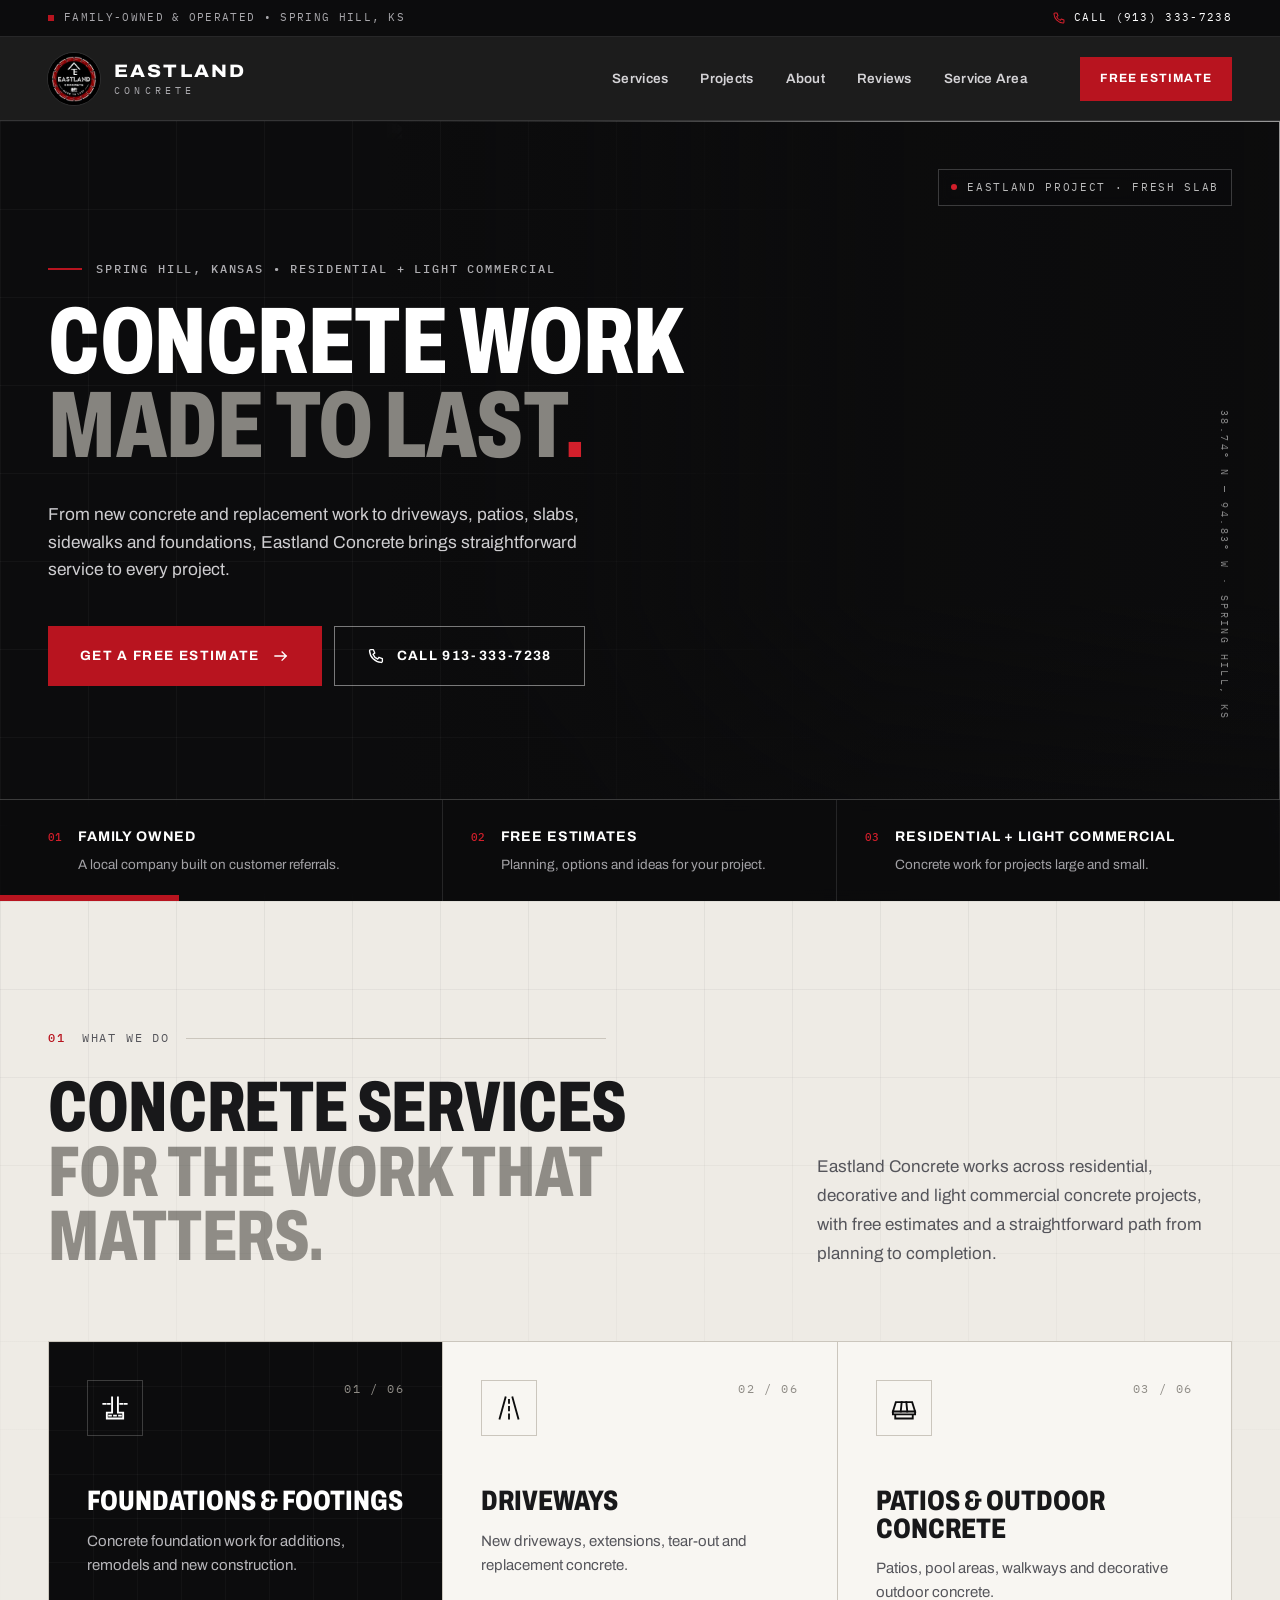
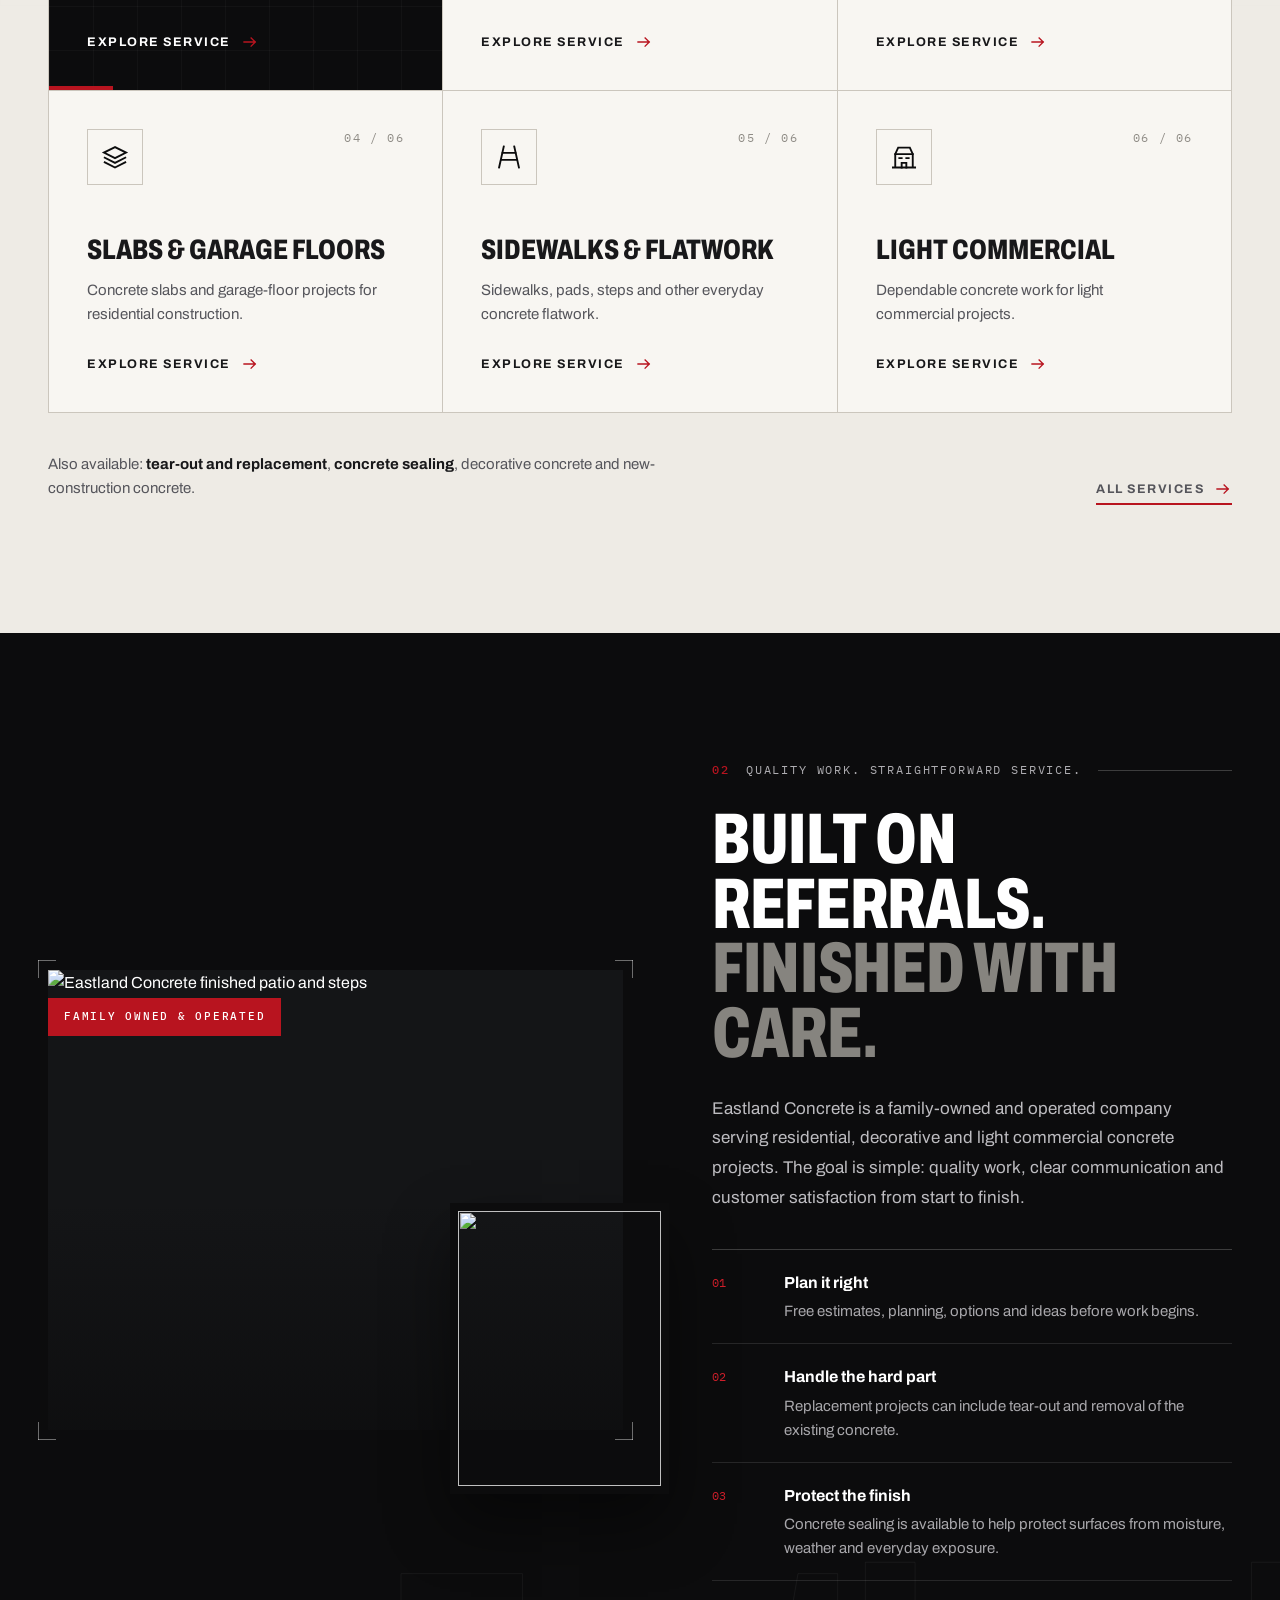
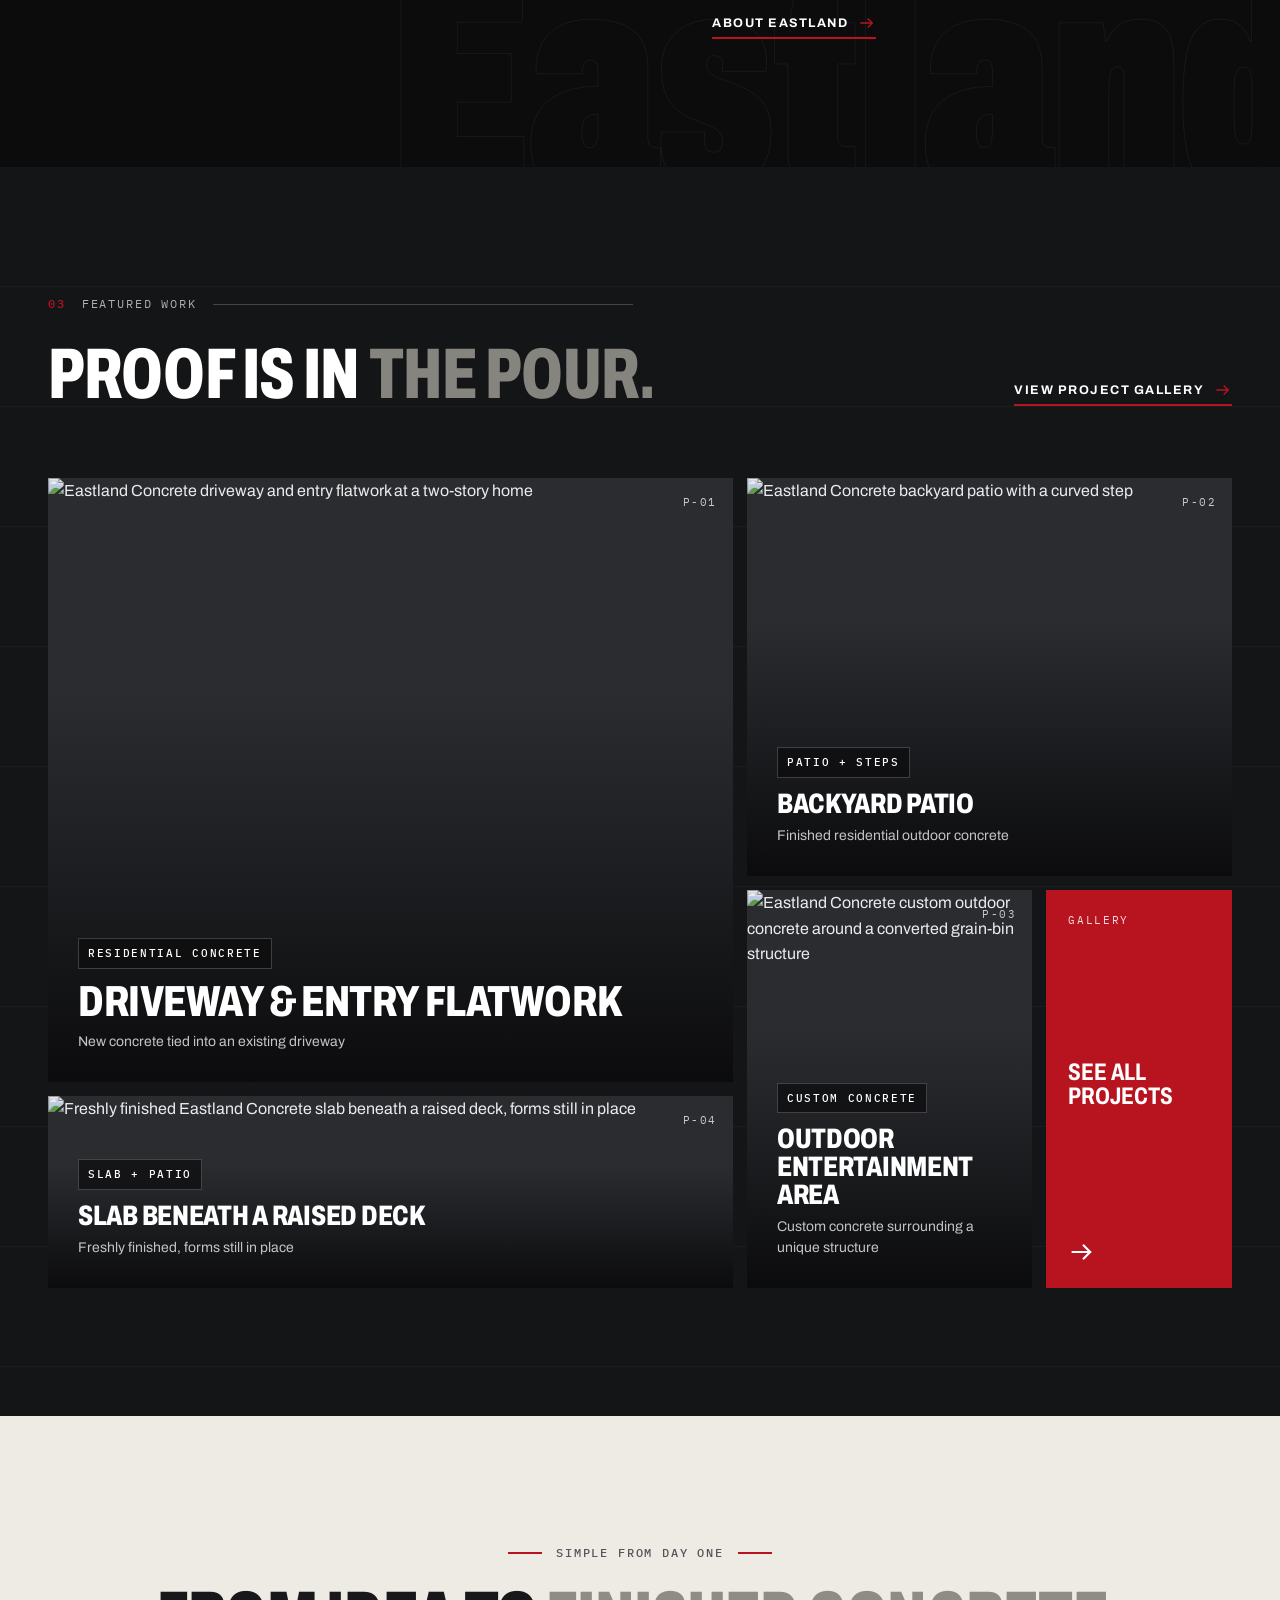
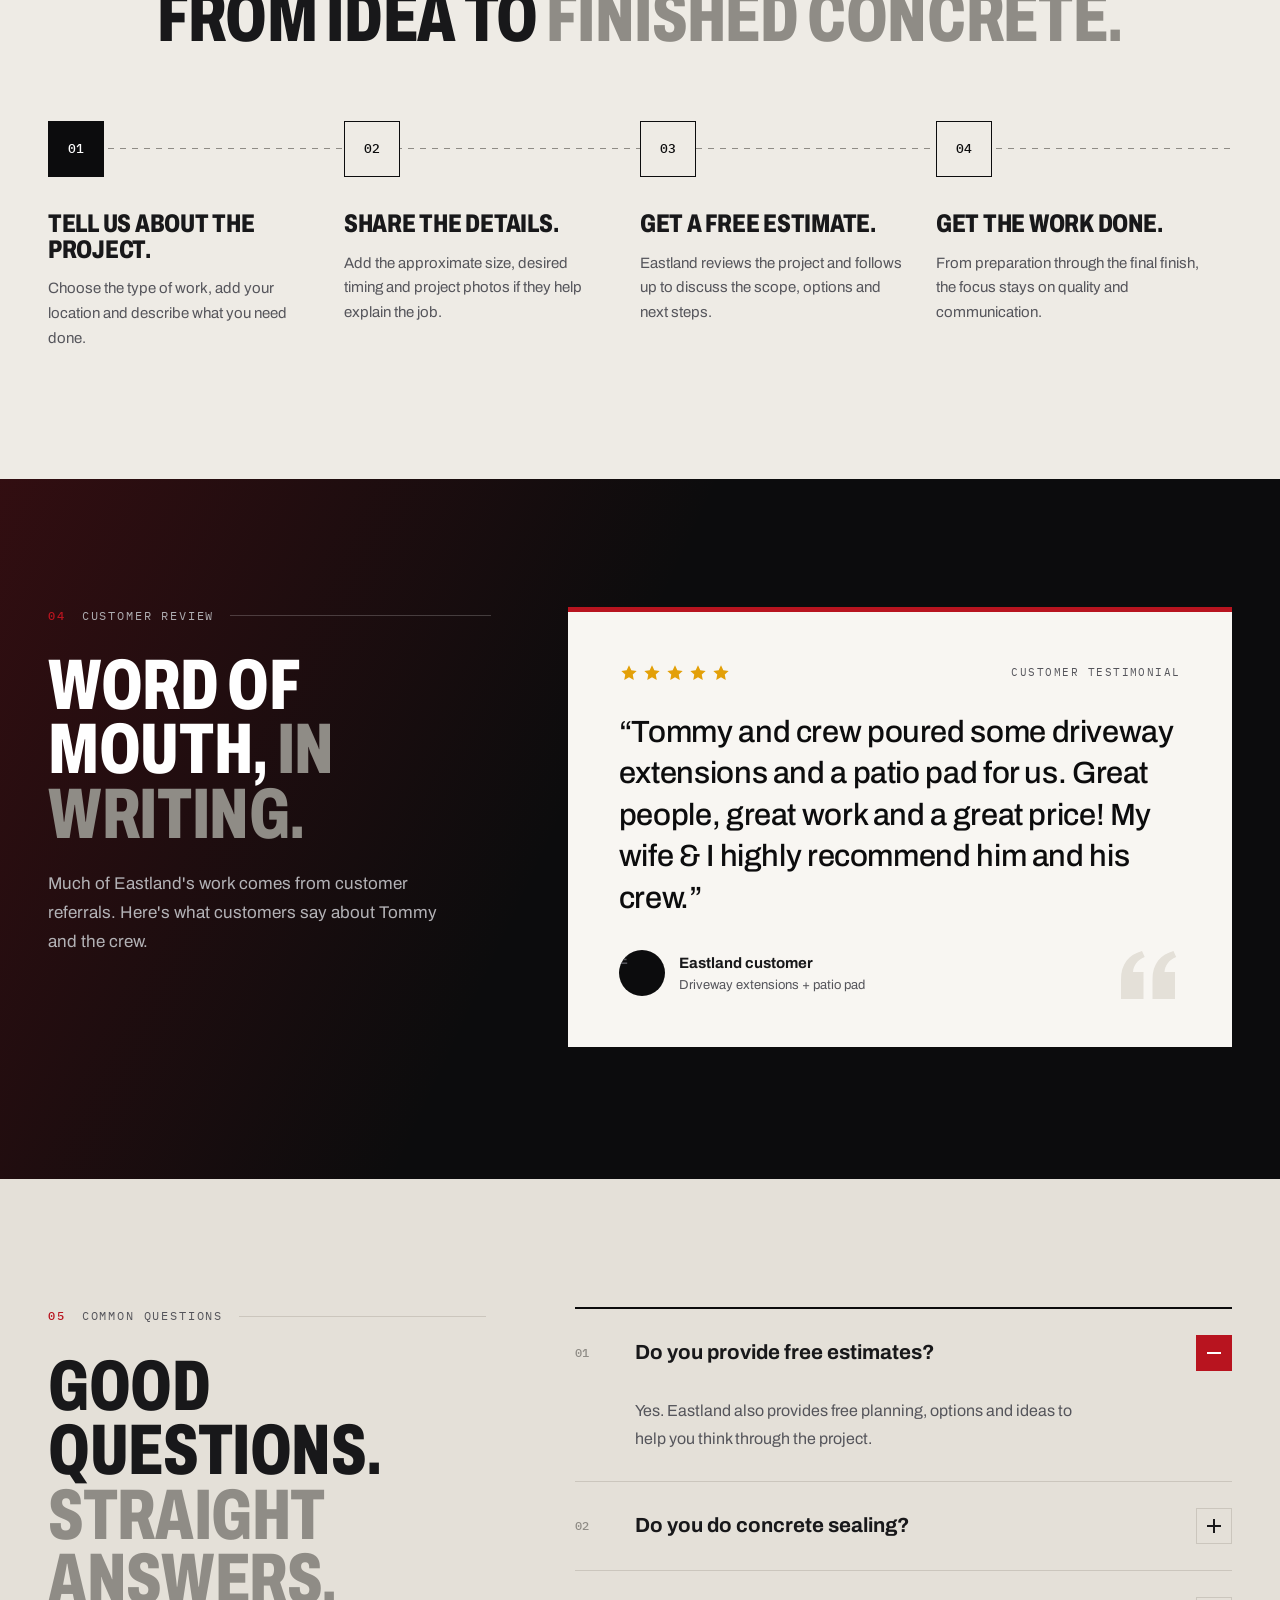
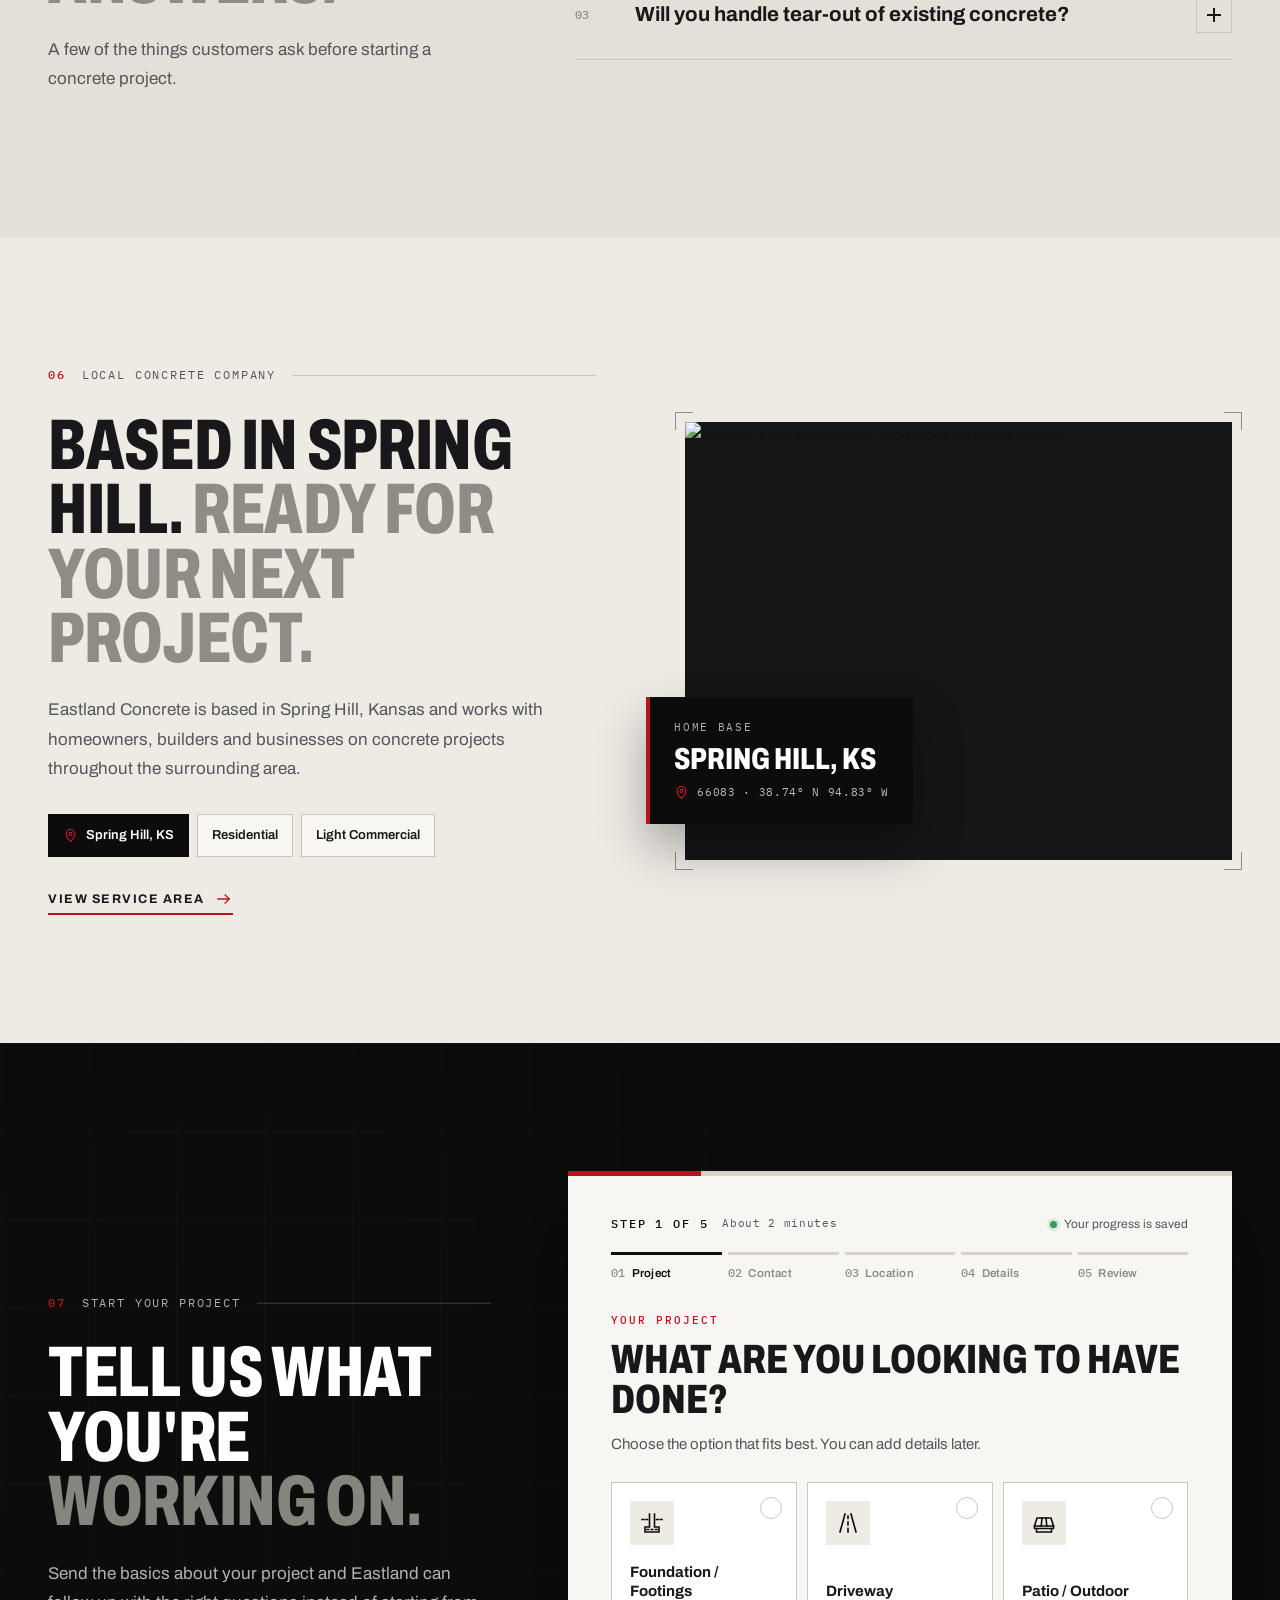
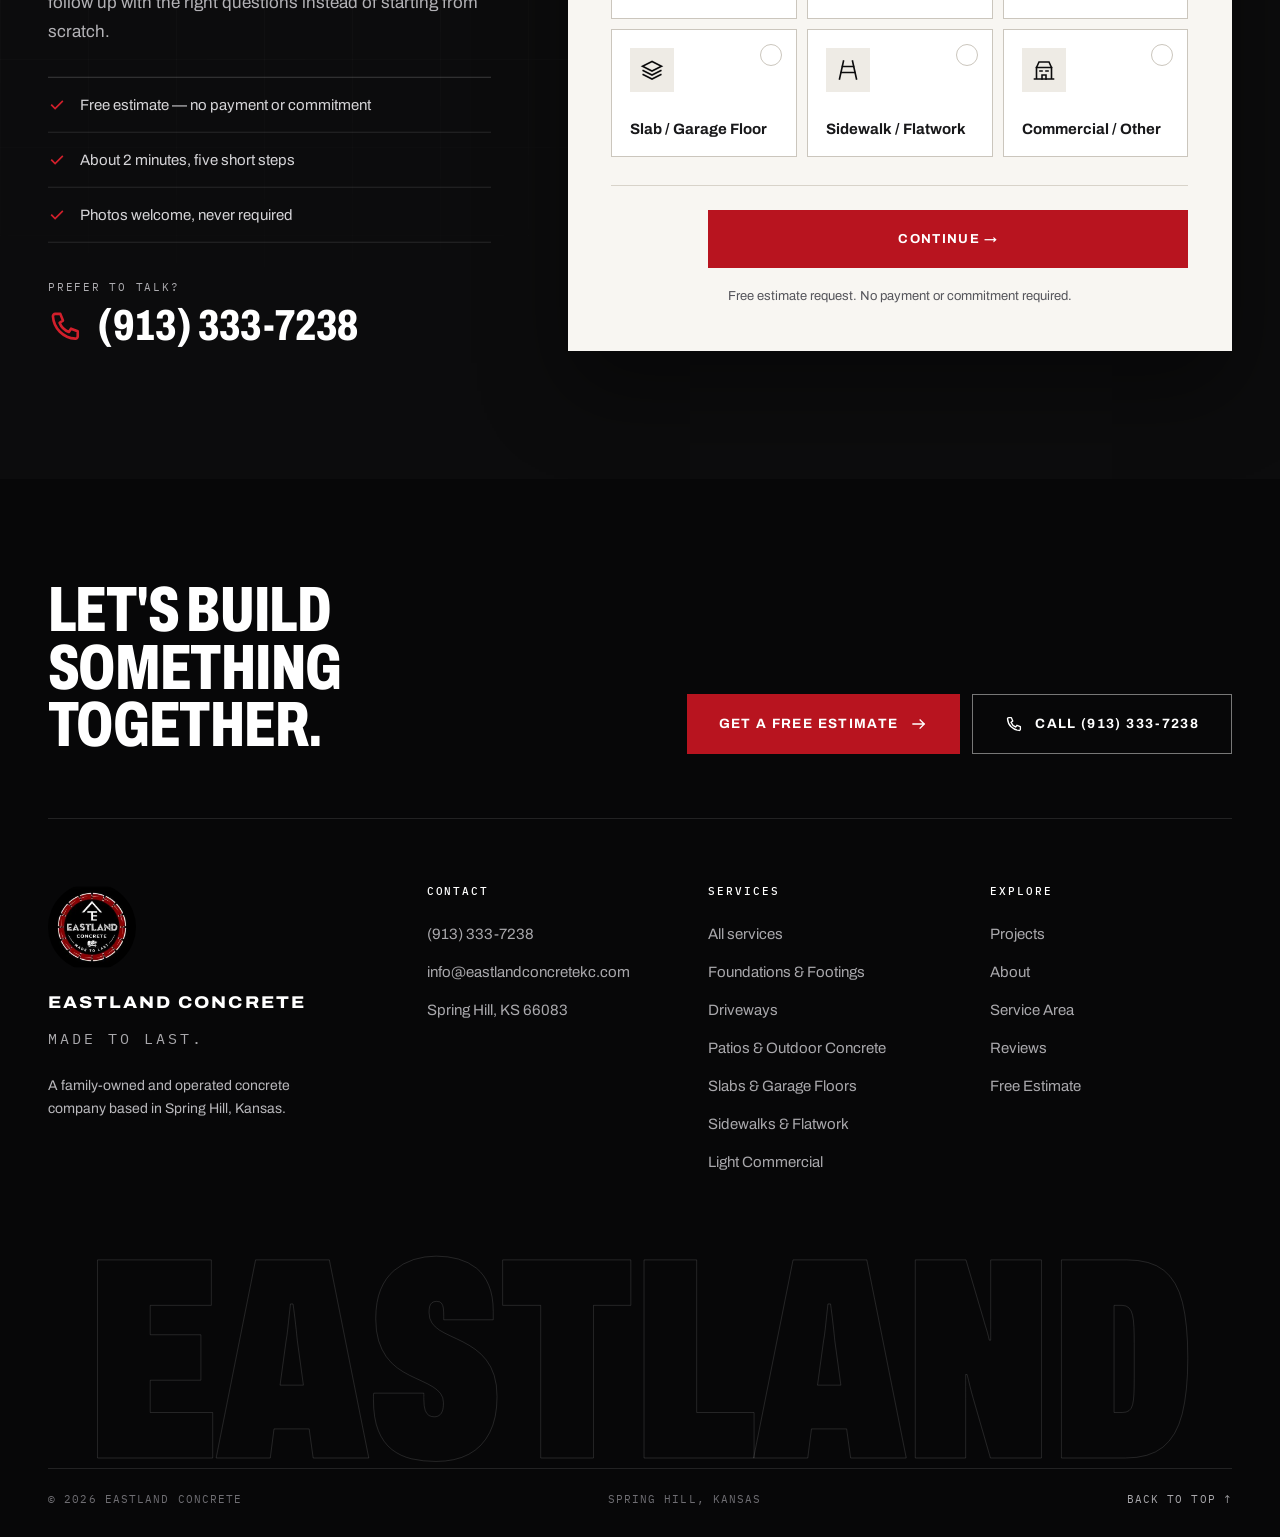
==== commit 0d267cb5: "Visual design pass: industrial/architectural brand system Keep the existing page structure, services" ====
--- a/index.html
+++ b/index.html
@@ -2,17 +2,16 @@
 <html lang="en">
 <head>
   <meta charset="utf-8" />
-  <meta name="viewport" content="width=device-width, initial-scale=1" />
+  <meta name="viewport" content="width=device-width, initial-scale=1, viewport-fit=cover" />
   <title>Eastland Concrete | Concrete Contractor in Spring Hill, KS</title>
   <meta name="description" content="Eastland Concrete provides residential and light commercial concrete work including foundations, driveways, patios, slabs, sidewalks and custom concrete from Spring Hill, Kansas." />
   <meta name="robots" content="noindex,nofollow" />
-  <meta name="theme-color" content="#0b0b0c" />
+  <meta name="theme-color" content="#0c0c0d" />
   <meta property="og:title" content="Eastland Concrete | Concrete Work Made to Last" />
   <meta property="og:description" content="Family-owned concrete contractor serving Spring Hill and surrounding communities." />
   <meta property="og:type" content="website" />
   <meta property="og:url" content="https://nextplay-dev001.github.io/eastland-concrete-v2/" />
-  <link rel="manifest" href="site.webmanifest" />
-  <link rel="stylesheet" href="styles.css" />
+  <meta property="og:image" content="https://eastlandconcretekc.com/wp-content/uploads/2023/02/255563913_399678311850711_4205242262036729031_n-1536x1152.jpg" />
   <script type="application/ld+json">
   {
     "@context":"https://schema.org",
@@ -30,152 +29,233 @@
     "url":"https://eastlandconcretekc.com/"
   }
   </script>
-</head>
-<body>
+  <link rel="icon" href="assets/eastland-logo.svg" type="image/svg+xml" />
+  <link rel="manifest" href="site.webmanifest" />
+  <link rel="preconnect" href="https://fonts.googleapis.com" />
+  <link rel="preconnect" href="https://fonts.gstatic.com" crossorigin />
+  <link rel="preconnect" href="https://eastlandconcretekc.com" />
+  <link rel="stylesheet" href="https://fonts.googleapis.com/css2?family=Archivo:wdth,wght@62..125,400..900&amp;family=IBM+Plex+Mono:wght@500&amp;display=swap" />
+  <link rel="stylesheet" href="styles.css" />
+</head><body>
+  <a class="skip-link" href="#main">Skip to content</a>
   <div class="utility-bar">
     <div class="shell utility-inner">
-      <span>Family-Owned & Operated • Spring Hill, KS</span>
-      <a href="tel:+19133337238">Call (913) 333-7238</a>
+      <span>Family-Owned &amp; Operated • Spring Hill, KS</span>
+      <a href="tel:+19133337238"><svg class="icon" aria-hidden="true" focusable="false"><use href="assets/icons.svg#i-phone"/></svg>Call (913) 333-7238</a>
     </div>
   </div>
 
   <header class="site-header" id="top">
     <div class="shell header-inner">
       <a class="brand" href="index.html" aria-label="Eastland Concrete home">
-        <img src="assets/eastland-logo.svg" alt="Eastland Concrete" />
-        <div class="brand-text"><strong>EASTLAND</strong><span>CONCRETE</span></div>
+        <img src="assets/eastland-logo.svg" alt="" width="52" height="52" />
+        <div class="brand-text" aria-hidden="true"><strong>EASTLAND</strong><span>CONCRETE</span></div>
       </a>
       <nav class="desktop-nav" aria-label="Primary navigation">
-        <a href="#services">Services</a>
-        <a href="projects.html">Projects</a>
-        <a href="about.html">About</a>
-        <a href="#reviews">Reviews</a>
-        <a href="service-areas.html">Service Area</a>
+        <a href="#services">Services</a><a href="projects.html">Projects</a><a href="about.html">About</a><a href="#reviews">Reviews</a><a href="service-areas.html">Service Area</a>
       </nav>
       <a class="btn btn-small btn-red desktop-quote" href="#estimate">Free Estimate</a>
-      <button class="menu-button" aria-label="Open menu" aria-expanded="false"><span></span><span></span><span></span></button>
+      <button class="menu-button" type="button" aria-label="Open menu" aria-expanded="false" aria-controls="mobileNav"><span></span><span></span><span></span></button>
     </div>
-    <nav class="mobile-nav" aria-label="Mobile navigation">
-      <a href="#services">Services</a><a href="projects.html">Projects</a><a href="about.html">About</a>
-      <a href="#reviews">Reviews</a><a href="service-areas.html">Service Area</a>
-      <a class="btn btn-red" href="#estimate">Get a Free Estimate</a>
+    <nav class="mobile-nav" id="mobileNav" aria-label="Mobile navigation">
+      <a href="#services">Services</a><a href="projects.html">Projects</a><a href="about.html">About</a><a href="#reviews">Reviews</a><a href="service-areas.html">Service Area</a>
+      <a class="btn btn-red" href="#estimate">Get a Free Estimate <svg class="icon icon-arrow" aria-hidden="true" focusable="false"><use href="assets/icons.svg#i-arrow"/></svg></a>
+      <p class="mobile-nav-contact">Spring Hill, Kansas<br /><a href="tel:+19133337238">(913) 333-7238</a></p>
     </nav>
   </header>
 
-  <main>
-    <section class="hero">
-      <div class="hero-image" aria-hidden="true"></div>
-      <div class="hero-overlay"></div>
+  <main id="main">
+    <section class="hero" aria-labelledby="heroTitle">
+      <div class="hero-media" aria-hidden="true"><img src="https://eastlandconcretekc.com/wp-content/uploads/2023/02/255563913_399678311850711_4205242262036729031_n-1536x1152.jpg" srcset="https://eastlandconcretekc.com/wp-content/uploads/2023/02/255563913_399678311850711_4205242262036729031_n-480x360.jpg 480w, https://eastlandconcretekc.com/wp-content/uploads/2023/02/255563913_399678311850711_4205242262036729031_n-768x576.jpg 768w, https://eastlandconcretekc.com/wp-content/uploads/2023/02/255563913_399678311850711_4205242262036729031_n-1024x768.jpg 1024w, https://eastlandconcretekc.com/wp-content/uploads/2023/02/255563913_399678311850711_4205242262036729031_n-1536x1152.jpg 1536w, https://eastlandconcretekc.com/wp-content/uploads/2023/02/255563913_399678311850711_4205242262036729031_n.jpg 2048w" sizes="(max-width: 980px) 100vw, 70vw" width="2048" height="1536" alt="" decoding="async" fetchpriority="high" /></div>
+      <div class="hero-grid" aria-hidden="true"></div>
       <div class="shell hero-content">
-        <p class="eyebrow">SPRING HILL, KANSAS • RESIDENTIAL + LIGHT COMMERCIAL</p>
-        <h1>Concrete work<br /><span>made to last.</span></h1>
+        <p class="hero-caption" aria-hidden="true">Eastland project · Fresh slab</p>
+        <p class="eyebrow">Spring Hill, Kansas • Residential + Light Commercial</p>
+        <h1 id="heroTitle"><span class="line">Concrete work</span> <span class="line muted">made to last<span class="accent-red">.</span></span></h1>
         <p class="hero-copy">From new concrete and replacement work to driveways, patios, slabs, sidewalks and foundations, Eastland Concrete brings straightforward service to every project.</p>
         <div class="hero-actions">
-          <a class="btn btn-red btn-large" href="#estimate">Get a Free Estimate</a>
-          <a class="btn btn-ghost btn-large" href="tel:+19133337238">Call 913-333-7238</a>
-        </div>
-        <div class="hero-proof">
-          <div><strong>Family Owned</strong><span>A local company built on customer referrals.</span></div>
-          <div><strong>Free Estimates</strong><span>Planning, options and ideas for your project.</span></div>
-          <div><strong>Residential + Light Commercial</strong><span>Concrete work for projects large and small.</span></div>
-        </div>
-      </div>
-      <div class="hero-marker">SCROLL</div>
+          <a class="btn btn-red btn-large" href="#estimate">Get a Free Estimate <svg class="icon icon-arrow" aria-hidden="true" focusable="false"><use href="assets/icons.svg#i-arrow"/></svg></a>
+          <a class="btn btn-ghost btn-large" href="tel:+19133337238"><svg class="icon" aria-hidden="true" focusable="false"><use href="assets/icons.svg#i-phone"/></svg>Call 913-333-7238</a>
+        </div>
+      </div>
+      <span class="hero-coords" aria-hidden="true">38.74° N — 94.83° W · Spring Hill, KS</span>
+      <div class="hero-proof" aria-label="Why Eastland">
+        <div class="shell hero-proof-inner">
+          <div><b>01</b><strong>Family Owned</strong><span>A local company built on customer referrals.</span></div>
+          <div><b>02</b><strong>Free Estimates</strong><span>Planning, options and ideas for your project.</span></div>
+          <div><b>03</b><strong>Residential + Light Commercial</strong><span>Concrete work for projects large and small.</span></div>
+        </div>
+      </div>
+      <div class="hero-rule" aria-hidden="true"></div>
     </section>
 
     <section class="services section" id="services">
       <div class="shell">
+        <div class="section-index"><b>01</b> What we do</div>
         <div class="section-heading split-heading">
-          <div><p class="eyebrow dark">WHAT WE DO</p><h2>Concrete services<br />for the work that matters.</h2></div>
-          <p>Eastland Concrete works across residential, decorative and light commercial concrete projects, with free estimates and a straightforward path from planning to completion.</p>
+          <div><h2 data-reveal>Concrete services <span class="muted">for the work that matters.</span></h2></div>
+          <p data-reveal>Eastland Concrete works across residential, decorative and light commercial concrete projects, with free estimates and a straightforward path from planning to completion.</p>
         </div>
         <div class="service-grid">
-          <article class="service-card featured"><span class="service-num">01</span><h3>Foundations & Footings</h3><p>Concrete foundation work for additions, remodels and new construction.</p><a href="services/foundations.html">Explore service <span>→</span></a></article>
-          <article class="service-card"><span class="service-num">02</span><h3>Driveways</h3><p>New driveways, extensions, tear-out and replacement concrete.</p><a href="services/driveways.html">Explore service <span>→</span></a></article>
-          <article class="service-card"><span class="service-num">03</span><h3>Patios & Outdoor Concrete</h3><p>Patios, pool areas, walkways and decorative outdoor concrete.</p><a href="services/patios.html">Explore service <span>→</span></a></article>
-          <article class="service-card"><span class="service-num">04</span><h3>Slabs & Garage Floors</h3><p>Concrete slabs and garage-floor projects for residential construction.</p><a href="services/slabs.html">Explore service <span>→</span></a></article>
-          <article class="service-card"><span class="service-num">05</span><h3>Sidewalks & Flatwork</h3><p>Sidewalks, pads, steps and other everyday concrete flatwork.</p><a href="services/flatwork.html">Explore service <span>→</span></a></article>
-          <article class="service-card"><span class="service-num">06</span><h3>Light Commercial</h3><p>Dependable concrete work for light commercial projects.</p><a href="services/commercial.html">Explore service <span>→</span></a></article>
-        </div>
-      </div>
-    </section>
-
-    <section class="statement" id="about">
+          <article class="service-card featured" data-reveal style="--reveal-delay:0.00s"><div class="service-bg" aria-hidden="true"></div>
+            <div class="service-card-top"><span class="service-icon"><svg class="icon" aria-hidden="true" focusable="false"><use href="assets/icons.svg#i-foundation"/></svg></span><span class="service-num">01 / 06</span></div>
+            <h3>Foundations & Footings</h3>
+            <p>Concrete foundation work for additions, remodels and new construction.</p>
+            <a href="services/foundations.html">Explore service <svg class="icon" aria-hidden="true" focusable="false"><use href="assets/icons.svg#i-arrow"/></svg></a>
+          </article>
+          <article class="service-card" data-reveal style="--reveal-delay:0.08s">
+            <div class="service-card-top"><span class="service-icon"><svg class="icon" aria-hidden="true" focusable="false"><use href="assets/icons.svg#i-driveway"/></svg></span><span class="service-num">02 / 06</span></div>
+            <h3>Driveways</h3>
+            <p>New driveways, extensions, tear-out and replacement concrete.</p>
+            <a href="services/driveways.html">Explore service <svg class="icon" aria-hidden="true" focusable="false"><use href="assets/icons.svg#i-arrow"/></svg></a>
+          </article>
+          <article class="service-card" data-reveal style="--reveal-delay:0.16s">
+            <div class="service-card-top"><span class="service-icon"><svg class="icon" aria-hidden="true" focusable="false"><use href="assets/icons.svg#i-patio"/></svg></span><span class="service-num">03 / 06</span></div>
+            <h3>Patios & Outdoor Concrete</h3>
+            <p>Patios, pool areas, walkways and decorative outdoor concrete.</p>
+            <a href="services/patios.html">Explore service <svg class="icon" aria-hidden="true" focusable="false"><use href="assets/icons.svg#i-arrow"/></svg></a>
+          </article>
+          <article class="service-card" data-reveal style="--reveal-delay:0.00s">
+            <div class="service-card-top"><span class="service-icon"><svg class="icon" aria-hidden="true" focusable="false"><use href="assets/icons.svg#i-slab"/></svg></span><span class="service-num">04 / 06</span></div>
+            <h3>Slabs & Garage Floors</h3>
+            <p>Concrete slabs and garage-floor projects for residential construction.</p>
+            <a href="services/slabs.html">Explore service <svg class="icon" aria-hidden="true" focusable="false"><use href="assets/icons.svg#i-arrow"/></svg></a>
+          </article>
+          <article class="service-card" data-reveal style="--reveal-delay:0.08s">
+            <div class="service-card-top"><span class="service-icon"><svg class="icon" aria-hidden="true" focusable="false"><use href="assets/icons.svg#i-flatwork"/></svg></span><span class="service-num">05 / 06</span></div>
+            <h3>Sidewalks & Flatwork</h3>
+            <p>Sidewalks, pads, steps and other everyday concrete flatwork.</p>
+            <a href="services/flatwork.html">Explore service <svg class="icon" aria-hidden="true" focusable="false"><use href="assets/icons.svg#i-arrow"/></svg></a>
+          </article>
+          <article class="service-card" data-reveal style="--reveal-delay:0.16s">
+            <div class="service-card-top"><span class="service-icon"><svg class="icon" aria-hidden="true" focusable="false"><use href="assets/icons.svg#i-commercial"/></svg></span><span class="service-num">06 / 06</span></div>
+            <h3>Light Commercial</h3>
+            <p>Dependable concrete work for light commercial projects.</p>
+            <a href="services/commercial.html">Explore service <svg class="icon" aria-hidden="true" focusable="false"><use href="assets/icons.svg#i-arrow"/></svg></a>
+          </article>
+        </div>
+        <div class="services-footer">
+          <p>Also available: <strong>tear-out and replacement</strong>, <strong>concrete sealing</strong>, decorative concrete and new-construction concrete.</p>
+          <a class="text-link" href="services/index.html">All services <svg class="icon" aria-hidden="true" focusable="false"><use href="assets/icons.svg#i-arrow"/></svg></a>
+        </div>
+      </div>
+    </section>
+
+    <section class="statement tex" id="about">
+      <div class="statement-watermark" aria-hidden="true">Eastland</div>
       <div class="shell statement-grid">
-        <div class="statement-image-wrap">
-          <img src="https://eastlandconcretekc.com/wp-content/uploads/2023/02/331319016_965189457801949_1320277619752512831_n-1024x768.jpg" alt="Eastland Concrete finished patio and steps" />
-          <div class="image-tag">FAMILY OWNED & OPERATED</div>
+        <div class="statement-media crop-marks" data-reveal>
+          <div class="statement-image-wrap"><img src="https://eastlandconcretekc.com/wp-content/uploads/2023/02/331319016_965189457801949_1320277619752512831_n-1024x768.jpg" srcset="https://eastlandconcretekc.com/wp-content/uploads/2023/02/331319016_965189457801949_1320277619752512831_n-480x360.jpg 480w, https://eastlandconcretekc.com/wp-content/uploads/2023/02/331319016_965189457801949_1320277619752512831_n-768x576.jpg 768w, https://eastlandconcretekc.com/wp-content/uploads/2023/02/331319016_965189457801949_1320277619752512831_n-1024x768.jpg 1024w, https://eastlandconcretekc.com/wp-content/uploads/2023/02/331319016_965189457801949_1320277619752512831_n-1536x1152.jpg 1536w, https://eastlandconcretekc.com/wp-content/uploads/2023/02/331319016_965189457801949_1320277619752512831_n.jpg 2048w" sizes="(max-width: 980px) 90vw, 50vw" width="2048" height="1536" alt="Eastland Concrete finished patio and steps" decoding="async" loading="lazy" /></div>
+          <div class="image-tag">Family owned &amp; operated</div>
+          <div class="statement-inset" aria-hidden="true"><img src="https://eastlandconcretekc.com/wp-content/uploads/2023/02/cilo-concrete.jpg" srcset="https://eastlandconcretekc.com/wp-content/uploads/2023/02/cilo-concrete-480x640.jpg 480w, https://eastlandconcretekc.com/wp-content/uploads/2023/02/cilo-concrete-768x1024.jpg 768w, https://eastlandconcretekc.com/wp-content/uploads/2023/02/cilo-concrete-980x1307.jpg 980w, https://eastlandconcretekc.com/wp-content/uploads/2023/02/cilo-concrete.jpg 1080w" sizes="(max-width: 980px) 40vw, 22vw" width="1080" height="1440" alt="" decoding="async" loading="lazy" style="object-position:50% 70%" /></div>
         </div>
         <div class="statement-copy">
-          <p class="eyebrow">QUALITY WORK. STRAIGHTFORWARD SERVICE.</p>
-          <h2>Built on referrals.<br />Finished with care.</h2>
-          <p>Eastland Concrete is a family-owned and operated company serving residential, decorative and light commercial concrete projects. The goal is simple: quality work, clear communication and customer satisfaction from start to finish.</p>
+          <div class="section-index"><b>02</b> Quality work. Straightforward service.</div>
+          <h2 data-reveal>Built on referrals. <span class="muted">Finished with care.</span></h2>
+          <p data-reveal>Eastland Concrete is a family-owned and operated company serving residential, decorative and light commercial concrete projects. The goal is simple: quality work, clear communication and customer satisfaction from start to finish.</p>
           <div class="mini-points">
-            <div><span>01</span><p><strong>Plan it right</strong><br />Free estimates, planning, options and ideas before work begins.</p></div>
-            <div><span>02</span><p><strong>Handle the hard part</strong><br />Replacement projects can include tear-out and removal of the existing concrete.</p></div>
-            <div><span>03</span><p><strong>Protect the finish</strong><br />Concrete sealing is available to help protect surfaces from moisture, weather and everyday exposure.</p></div>
+            <div data-reveal><span>01</span><p><strong>Plan it right</strong>Free estimates, planning, options and ideas before work begins.</p></div>
+            <div data-reveal style="--reveal-delay:.08s"><span>02</span><p><strong>Handle the hard part</strong>Replacement projects can include tear-out and removal of the existing concrete.</p></div>
+            <div data-reveal style="--reveal-delay:.16s"><span>03</span><p><strong>Protect the finish</strong>Concrete sealing is available to help protect surfaces from moisture, weather and everyday exposure.</p></div>
           </div>
-          <a class="text-link" href="about.html">About Eastland <span>→</span></a>
+          <a class="text-link light" href="about.html">About Eastland <svg class="icon" aria-hidden="true" focusable="false"><use href="assets/icons.svg#i-arrow"/></svg></a>
         </div>
       </div>
     </section>
 
     <section class="projects section dark-section" id="projects">
       <div class="shell">
+        <div class="section-index"><b>03</b> Featured work</div>
         <div class="section-heading project-heading">
-          <div><p class="eyebrow">FEATURED WORK</p><h2>Proof is in the pour.</h2></div>
-          <a class="text-link light" href="projects.html">View project gallery <span>→</span></a>
+          <div><h2 data-reveal>Proof is in <span class="muted">the pour.</span></h2></div>
+          <a class="text-link light" href="projects.html">View project gallery <svg class="icon" aria-hidden="true" focusable="false"><use href="assets/icons.svg#i-arrow"/></svg></a>
         </div>
         <div class="project-grid">
-          <article class="project-card project-card-large">
-            <img src="https://eastlandconcretekc.com/wp-content/uploads/2023/02/271884360_439285457889996_7783394235350069432_n.jpg" alt="Eastland Concrete driveway and entry flatwork" />
+          <article class="project-card project-card-large" data-reveal>
+            <img src="https://eastlandconcretekc.com/wp-content/uploads/2023/02/271884360_439285457889996_7783394235350069432_n.jpg" srcset="https://eastlandconcretekc.com/wp-content/uploads/2023/02/271884360_439285457889996_7783394235350069432_n-480x360.jpg 480w, https://eastlandconcretekc.com/wp-content/uploads/2023/02/271884360_439285457889996_7783394235350069432_n-768x576.jpg 768w, https://eastlandconcretekc.com/wp-content/uploads/2023/02/271884360_439285457889996_7783394235350069432_n.jpg 960w" sizes="(max-width: 700px) 100vw, 60vw" width="960" height="720" alt="Eastland Concrete driveway and entry flatwork at a two-story home" decoding="async" loading="lazy" />
             <div class="project-gradient"></div>
-            <div class="project-info"><p>RESIDENTIAL CONCRETE</p><h3>Driveway & Entry Flatwork</h3><span>New concrete tied into an existing driveway</span></div>
-          </article>
-          <article class="project-card">
-            <img src="https://eastlandconcretekc.com/wp-content/uploads/2023/02/331319016_965189457801949_1320277619752512831_n-1024x768.jpg" alt="Eastland Concrete backyard patio and steps" />
+            <span class="project-no">P-01</span>
+            <div class="project-info"><p>RESIDENTIAL CONCRETE</p><h3>Driveway &amp; Entry Flatwork</h3><span>New concrete tied into an existing driveway</span></div>
+          </article>
+          <article class="project-card" data-reveal>
+            <img src="https://eastlandconcretekc.com/wp-content/uploads/2023/02/331319016_965189457801949_1320277619752512831_n-1024x768.jpg" srcset="https://eastlandconcretekc.com/wp-content/uploads/2023/02/331319016_965189457801949_1320277619752512831_n-480x360.jpg 480w, https://eastlandconcretekc.com/wp-content/uploads/2023/02/331319016_965189457801949_1320277619752512831_n-768x576.jpg 768w, https://eastlandconcretekc.com/wp-content/uploads/2023/02/331319016_965189457801949_1320277619752512831_n-1024x768.jpg 1024w, https://eastlandconcretekc.com/wp-content/uploads/2023/02/331319016_965189457801949_1320277619752512831_n-1536x1152.jpg 1536w, https://eastlandconcretekc.com/wp-content/uploads/2023/02/331319016_965189457801949_1320277619752512831_n.jpg 2048w" sizes="(max-width: 700px) 100vw, 42vw" width="2048" height="1536" alt="Eastland Concrete backyard patio with a curved step" decoding="async" loading="lazy" />
             <div class="project-gradient"></div>
+            <span class="project-no">P-02</span>
             <div class="project-info"><p>PATIO + STEPS</p><h3>Backyard Patio</h3><span>Finished residential outdoor concrete</span></div>
           </article>
-          <article class="project-card">
-            <img src="https://eastlandconcretekc.com/wp-content/uploads/2023/02/cilo-concrete.jpg" alt="Eastland Concrete custom outdoor concrete around a grain-bin structure" />
+          <article class="project-card" data-reveal>
+            <img src="https://eastlandconcretekc.com/wp-content/uploads/2023/02/cilo-concrete.jpg" srcset="https://eastlandconcretekc.com/wp-content/uploads/2023/02/cilo-concrete-480x640.jpg 480w, https://eastlandconcretekc.com/wp-content/uploads/2023/02/cilo-concrete-768x1024.jpg 768w, https://eastlandconcretekc.com/wp-content/uploads/2023/02/cilo-concrete-980x1307.jpg 980w, https://eastlandconcretekc.com/wp-content/uploads/2023/02/cilo-concrete.jpg 1080w" sizes="(max-width: 700px) 100vw, 26vw" width="1080" height="1440" alt="Eastland Concrete custom outdoor concrete around a converted grain-bin structure" decoding="async" loading="lazy" />
             <div class="project-gradient"></div>
+            <span class="project-no">P-03</span>
             <div class="project-info"><p>CUSTOM CONCRETE</p><h3>Outdoor Entertainment Area</h3><span>Custom concrete surrounding a unique structure</span></div>
           </article>
-        </div>
-      </div>
-    </section>
-
-    <section class="process section">
+          <article class="project-card" data-reveal>
+            <img src="https://eastlandconcretekc.com/wp-content/uploads/2023/02/255563913_399678311850711_4205242262036729031_n-1024x768.jpg" srcset="https://eastlandconcretekc.com/wp-content/uploads/2023/02/255563913_399678311850711_4205242262036729031_n-480x360.jpg 480w, https://eastlandconcretekc.com/wp-content/uploads/2023/02/255563913_399678311850711_4205242262036729031_n-768x576.jpg 768w, https://eastlandconcretekc.com/wp-content/uploads/2023/02/255563913_399678311850711_4205242262036729031_n-1024x768.jpg 1024w, https://eastlandconcretekc.com/wp-content/uploads/2023/02/255563913_399678311850711_4205242262036729031_n-1536x1152.jpg 1536w, https://eastlandconcretekc.com/wp-content/uploads/2023/02/255563913_399678311850711_4205242262036729031_n.jpg 2048w" sizes="(max-width: 700px) 100vw, 60vw" width="2048" height="1536" alt="Freshly finished Eastland Concrete slab beneath a raised deck, forms still in place" decoding="async" loading="lazy" style="object-position:50% 40%" />
+            <div class="project-gradient"></div>
+            <span class="project-no">P-04</span>
+            <div class="project-info"><p>SLAB + PATIO</p><h3>Slab Beneath a Raised Deck</h3><span>Freshly finished, forms still in place</span></div>
+          </article>
+          <a class="project-card project-cta" href="projects.html" data-reveal><span>Gallery</span><strong>See all projects</strong><svg class="icon" aria-hidden="true" focusable="false"><use href="assets/icons.svg#i-arrow"/></svg></a>
+        </div>
+      </div>
+    </section>
+
+    <section class="process section blueprint">
       <div class="shell">
-        <div class="section-heading center-heading"><p class="eyebrow dark">SIMPLE FROM DAY ONE</p><h2>From idea to finished concrete.</h2></div>
+        <div class="section-heading center-heading"><p class="eyebrow dark">SIMPLE FROM DAY ONE</p><h2 data-reveal>From idea to <span class="muted">finished concrete.</span></h2></div>
         <div class="process-grid">
-          <div class="process-step"><span>01</span><h3>Tell us about the project.</h3><p>Choose the type of work, add your location and describe what you need done.</p></div>
-          <div class="process-step"><span>02</span><h3>Share the details.</h3><p>Add the approximate size, desired timing and project photos if they help explain the job.</p></div>
-          <div class="process-step"><span>03</span><h3>Get a free estimate.</h3><p>Eastland reviews the project and follows up to discuss the scope, options and next steps.</p></div>
-          <div class="process-step"><span>04</span><h3>Get the work done.</h3><p>From preparation through the final finish, the focus stays on quality and communication.</p></div>
-        </div>
-      </div>
-    </section>
-
-    <section class="review-section" id="reviews">
+          <div class="process-step" data-reveal><span>01</span><h3>Tell us about the project.</h3><p>Choose the type of work, add your location and describe what you need done.</p></div>
+          <div class="process-step" data-reveal style="--reveal-delay:.08s"><span>02</span><h3>Share the details.</h3><p>Add the approximate size, desired timing and project photos if they help explain the job.</p></div>
+          <div class="process-step" data-reveal style="--reveal-delay:.16s"><span>03</span><h3>Get a free estimate.</h3><p>Eastland reviews the project and follows up to discuss the scope, options and next steps.</p></div>
+          <div class="process-step" data-reveal style="--reveal-delay:.24s"><span>04</span><h3>Get the work done.</h3><p>From preparation through the final finish, the focus stays on quality and communication.</p></div>
+        </div>
+      </div>
+    </section>
+
+    <section class="review-section tex" id="reviews" aria-labelledby="reviewsTitle">
       <div class="shell review-grid">
-        <div class="review-label"><p class="eyebrow">CUSTOMER REVIEW</p><div class="stars" aria-label="5 stars">★★★★★</div></div>
-        <blockquote>“Tommy and crew poured some driveway extensions and a patio pad for us. Great people, great work and a great price! My wife & I highly recommend him and his crew.”</blockquote>
+        <div class="review-intro">
+          <div class="section-index"><b>04</b> Customer review</div>
+          <h2 id="reviewsTitle" data-reveal>Word of mouth, <span class="muted">in writing.</span></h2>
+          <p>Much of Eastland's work comes from customer referrals. Here's what customers say about Tommy and the crew.</p>
+          <div class="review-controls" id="reviewControls" hidden>
+            <button type="button" id="reviewPrev" aria-label="Previous review"><svg class="icon" aria-hidden="true" focusable="false"><use href="assets/icons.svg#i-arrow-left"/></svg></button>
+            <button type="button" id="reviewNext" aria-label="Next review"><svg class="icon" aria-hidden="true" focusable="false"><use href="assets/icons.svg#i-arrow"/></svg></button>
+            <span class="review-count" id="reviewCount" aria-live="polite"></span>
+          </div>
+        </div>
+        <!--
+          Review feed. The static testimonial below is the fallback and is NOT live-synced.
+          When window.EASTLAND_REVIEWS_ENDPOINT is set, script.js replaces these cards with
+          reviews from that endpoint (4+ stars only). See docs/reviews-feed.md.
+        -->
+        <div class="review-viewport" data-reveal>
+          <div class="review-track" id="reviewTrack" data-min-rating="4" data-count="1" role="region" aria-label="Customer reviews" tabindex="0">
+            <article class="review-card" data-rating="5" data-source="testimonial">
+              <div class="review-card-head">
+                <div class="stars" role="img" aria-label="5 out of 5 stars"><svg class="icon" aria-hidden="true" focusable="false"><use href="assets/icons.svg#i-star"/></svg><svg class="icon" aria-hidden="true" focusable="false"><use href="assets/icons.svg#i-star"/></svg><svg class="icon" aria-hidden="true" focusable="false"><use href="assets/icons.svg#i-star"/></svg><svg class="icon" aria-hidden="true" focusable="false"><use href="assets/icons.svg#i-star"/></svg><svg class="icon" aria-hidden="true" focusable="false"><use href="assets/icons.svg#i-star"/></svg></div>
+                <span class="review-source">Customer testimonial</span>
+              </div>
+              <blockquote>“Tommy and crew poured some driveway extensions and a patio pad for us. Great people, great work and a great price! My wife &amp; I highly recommend him and his crew.”</blockquote>
+              <div class="review-author"><span class="review-avatar" aria-hidden="true">E</span><div><strong>Eastland customer</strong><span>Driveway extensions + patio pad</span></div></div>
+              <svg class="quote-mark" aria-hidden="true" focusable="false"><use href="assets/icons.svg#i-quote"/></svg>
+            </article>
+          </div>
+        </div>
       </div>
     </section>
 
     <section class="faq-section section" id="faq">
       <div class="shell faq-grid">
         <div>
-          <p class="eyebrow dark">COMMON QUESTIONS</p>
-          <h2>Good questions.<br />Straight answers.</h2>
+          <div class="section-index"><b>05</b> Common questions</div>
+          <h2 data-reveal>Good questions. <span class="muted">Straight answers.</span></h2>
           <p class="faq-intro">A few of the things customers ask before starting a concrete project.</p>
         </div>
-        <div class="faq-list">
-          <details open><summary>Do you provide free estimates?</summary><p>Yes. Eastland also provides free planning, options and ideas to help you think through the project.</p></details>
-          <details><summary>Do you do concrete sealing?</summary><p>Yes. Sealing can help protect concrete from moisture, weather exposure, UV rays, oil, salt and other everyday elements.</p></details>
-          <details><summary>Will you handle tear-out of existing concrete?</summary><p>Yes. Eastland can handle the tear-out and removal of concrete that needs to be replaced.</p></details>
+        <div class="faq-list" data-reveal>
+          <details open><summary><span class="faq-no">01</span><span>Do you provide free estimates?</span><span class="faq-toggle" aria-hidden="true"></span></summary><p>Yes. Eastland also provides free planning, options and ideas to help you think through the project.</p></details>
+          <details><summary><span class="faq-no">02</span><span>Do you do concrete sealing?</span><span class="faq-toggle" aria-hidden="true"></span></summary><p>Yes. Sealing can help protect concrete from moisture, weather exposure, UV rays, oil, salt and other everyday elements.</p></details>
+          <details><summary><span class="faq-no">03</span><span>Will you handle tear-out of existing concrete?</span><span class="faq-toggle" aria-hidden="true"></span></summary><p>Yes. Eastland can handle the tear-out and removal of concrete that needs to be replaced.</p></details>
         </div>
       </div>
     </section>
@@ -183,38 +263,53 @@
     <section class="areas section" id="areas">
       <div class="shell areas-grid">
         <div>
-          <p class="eyebrow dark">LOCAL CONCRETE COMPANY</p>
-          <h2>Based in Spring Hill.<br />Ready for your next project.</h2>
+          <div class="section-index"><b>06</b> Local concrete company</div>
+          <h2 data-reveal>Based in Spring Hill. <span class="muted">Ready for your next project.</span></h2>
           <p class="areas-copy">Eastland Concrete is based in Spring Hill, Kansas and works with homeowners, builders and businesses on concrete projects throughout the surrounding area.</p>
-          <div class="area-pills"><span>Spring Hill, KS</span><span>Residential</span><span>Light Commercial</span></div>
-          <a class="text-link" href="service-areas.html">View service area <span>→</span></a>
-        </div>
-        <div class="area-photo"><img src="https://eastlandconcretekc.com/wp-content/uploads/2023/02/cilo-concrete.jpg" alt="Eastland Concrete custom outdoor concrete project" /></div>
-      </div>
-    </section>
-
-    <section class="estimate" id="estimate">
+          <div class="area-pills"><span><svg class="icon" aria-hidden="true" focusable="false"><use href="assets/icons.svg#i-pin"/></svg>Spring Hill, KS</span><span>Residential</span><span>Light Commercial</span></div>
+          <a class="text-link" href="service-areas.html">View service area <svg class="icon" aria-hidden="true" focusable="false"><use href="assets/icons.svg#i-arrow"/></svg></a>
+        </div>
+        <div class="area-visual crop-marks" data-reveal>
+          <div class="area-photo"><img src="https://eastlandconcretekc.com/wp-content/uploads/2023/02/cilo-concrete.jpg" srcset="https://eastlandconcretekc.com/wp-content/uploads/2023/02/cilo-concrete-480x640.jpg 480w, https://eastlandconcretekc.com/wp-content/uploads/2023/02/cilo-concrete-768x1024.jpg 768w, https://eastlandconcretekc.com/wp-content/uploads/2023/02/cilo-concrete-980x1307.jpg 980w, https://eastlandconcretekc.com/wp-content/uploads/2023/02/cilo-concrete.jpg 1080w" sizes="(max-width: 980px) 100vw, 45vw" width="1080" height="1440" alt="Eastland Concrete custom outdoor concrete project" decoding="async" loading="lazy" style="object-position:50% 60%" /></div>
+          <div class="area-card"><small>Home base</small><strong>Spring Hill, KS</strong><span><svg class="icon" aria-hidden="true" focusable="false"><use href="assets/icons.svg#i-pin"/></svg>66083 · 38.74° N 94.83° W</span></div>
+        </div>
+      </div>
+    </section>
+
+    <section class="estimate tex" id="estimate">
       <div class="shell estimate-grid">
         <div class="estimate-copy">
-          <p class="eyebrow">START YOUR PROJECT</p>
-          <h2>Tell us what you're working on.</h2>
+          <div class="section-index"><b>07</b> Start your project</div>
+          <h2>Tell us what you're <span class="muted">working on.</span></h2>
           <p>Send the basics about your project and Eastland can follow up with the right questions instead of starting from scratch.</p>
-          <a class="phone-link" href="tel:+19133337238">(913) 333-7238</a>
-        </div>
-
-        <form class="estimate-card quote-wizard" id="quoteWizard" novalidate>
-          <div class="wizard-topline"><div><p class="form-step" id="wizardStepLabel">STEP 1 OF 5</p><span class="wizard-estimate-time">About 2 minutes</span></div><span class="wizard-save-note">Your progress is saved</span></div>
+          <ul class="estimate-list">
+            <li><svg class="icon" aria-hidden="true" focusable="false"><use href="assets/icons.svg#i-check"/></svg>Free estimate — no payment or commitment</li>
+            <li><svg class="icon" aria-hidden="true" focusable="false"><use href="assets/icons.svg#i-check"/></svg>About 2 minutes, five short steps</li>
+            <li><svg class="icon" aria-hidden="true" focusable="false"><use href="assets/icons.svg#i-check"/></svg>Photos welcome, never required</li>
+          </ul>
+          <div class="phone-block"><small>Prefer to talk?</small><a class="phone-link" href="tel:+19133337238"><svg class="icon" aria-hidden="true" focusable="false"><use href="assets/icons.svg#i-phone"/></svg>(913) 333-7238</a></div>
+        </div>
+
+        <form class="estimate-card quote-wizard" id="quoteWizard" novalidate aria-label="Free estimate request">
+          <div class="wizard-topline"><div><p class="form-step" id="wizardStepLabel" aria-live="polite">STEP 1 OF 5</p><span class="wizard-estimate-time">About 2 minutes</span></div><span class="wizard-save-note" id="wizardSaveNote">Your progress is saved</span></div>
           <div class="form-progress" aria-hidden="true"><span id="wizardProgress"></span></div>
+          <ol class="wizard-steps" id="wizardSteps" aria-label="Estimate steps">
+            <li data-step-index="1"><button type="button" tabindex="-1"><b>01</b>Project</button></li>
+            <li data-step-index="2"><button type="button" tabindex="-1"><b>02</b>Contact</button></li>
+            <li data-step-index="3"><button type="button" tabindex="-1"><b>03</b>Location</button></li>
+            <li data-step-index="4"><button type="button" tabindex="-1"><b>04</b>Details</button></li>
+            <li data-step-index="5"><button type="button" tabindex="-1"><b>05</b>Review</button></li>
+          </ol>
 
           <section class="wizard-panel active" data-step="1">
             <p class="wizard-kicker">YOUR PROJECT</p><h3>What are you looking to have done?</h3><p class="wizard-help">Choose the option that fits best. You can add details later.</p>
-            <div class="project-options option-grid">
-              <button type="button" class="choice-button" data-field="projectType" data-value="Foundation / Footings"><span class="choice-icon">F</span><span>Foundation / Footings</span></button>
-              <button type="button" class="choice-button" data-field="projectType" data-value="Driveway"><span class="choice-icon">D</span><span>Driveway</span></button>
-              <button type="button" class="choice-button" data-field="projectType" data-value="Patio / Outdoor Concrete"><span class="choice-icon">P</span><span>Patio / Outdoor</span></button>
-              <button type="button" class="choice-button" data-field="projectType" data-value="Slab / Garage Floor"><span class="choice-icon">S</span><span>Slab / Garage Floor</span></button>
-              <button type="button" class="choice-button" data-field="projectType" data-value="Sidewalk / Flatwork"><span class="choice-icon">W</span><span>Sidewalk / Flatwork</span></button>
-              <button type="button" class="choice-button" data-field="projectType" data-value="Commercial / Other"><span class="choice-icon">+</span><span>Commercial / Other</span></button>
+            <div class="project-options option-grid" role="group" aria-label="Project type">
+              <button type="button" class="choice-button" data-field="projectType" data-value="Foundation / Footings" aria-pressed="false"><span class="choice-icon"><svg class="icon" aria-hidden="true" focusable="false"><use href="assets/icons.svg#i-foundation"/></svg></span><span>Foundation / Footings</span></button>
+              <button type="button" class="choice-button" data-field="projectType" data-value="Driveway" aria-pressed="false"><span class="choice-icon"><svg class="icon" aria-hidden="true" focusable="false"><use href="assets/icons.svg#i-driveway"/></svg></span><span>Driveway</span></button>
+              <button type="button" class="choice-button" data-field="projectType" data-value="Patio / Outdoor Concrete" aria-pressed="false"><span class="choice-icon"><svg class="icon" aria-hidden="true" focusable="false"><use href="assets/icons.svg#i-patio"/></svg></span><span>Patio / Outdoor</span></button>
+              <button type="button" class="choice-button" data-field="projectType" data-value="Slab / Garage Floor" aria-pressed="false"><span class="choice-icon"><svg class="icon" aria-hidden="true" focusable="false"><use href="assets/icons.svg#i-slab"/></svg></span><span>Slab / Garage Floor</span></button>
+              <button type="button" class="choice-button" data-field="projectType" data-value="Sidewalk / Flatwork" aria-pressed="false"><span class="choice-icon"><svg class="icon" aria-hidden="true" focusable="false"><use href="assets/icons.svg#i-flatwork"/></svg></span><span>Sidewalk / Flatwork</span></button>
+              <button type="button" class="choice-button" data-field="projectType" data-value="Commercial / Other" aria-pressed="false"><span class="choice-icon"><svg class="icon" aria-hidden="true" focusable="false"><use href="assets/icons.svg#i-commercial"/></svg></span><span>Commercial / Other</span></button>
             </div>
           </section>
 
@@ -247,35 +342,52 @@
 
           <section class="wizard-panel" data-step="5">
             <p class="wizard-kicker">PHOTOS + REVIEW</p><h3>Anything else that would help?</h3><p class="wizard-help">Photos are optional. Add anything that would help Eastland understand the project, then review your request.</p>
-            <label class="upload-zone" for="projectPhotos"><input id="projectPhotos" name="photos" type="file" accept="image/*" multiple /><span class="upload-plus">+</span><strong>Add project photos</strong><span>Take photos now or choose from your phone</span></label>
+            <label class="upload-zone" for="projectPhotos"><input id="projectPhotos" name="photos" type="file" accept="image/*" multiple /><span class="upload-plus"><svg class="icon" aria-hidden="true" focusable="false"><use href="assets/icons.svg#i-camera"/></svg></span><strong>Add project photos</strong><span>Take photos now or choose from your phone</span></label>
             <div class="upload-preview" id="uploadPreview" aria-live="polite"></div>
             <div class="lead-summary" id="leadSummary"></div>
           </section>
 
           <section class="wizard-panel wizard-success" data-step="success">
-            <div class="success-mark">✓</div><p class="wizard-kicker">REQUEST READY</p><h3>One last step.</h3><p>Your email app has opened with the project details filled in. Tap send there to complete your estimate request.</p>
+            <div class="success-mark"><svg class="icon" aria-hidden="true" focusable="false"><use href="assets/icons.svg#i-check"/></svg></div><p class="wizard-kicker">REQUEST READY</p><h3>One last step.</h3><p>Your email app has opened with the project details filled in. Tap send there to complete your estimate request.</p>
             <button type="button" class="btn btn-dark btn-full" id="startOver">Start another request</button>
           </section>
 
           <div class="wizard-error" id="wizardError" role="alert"></div>
-          <div class="wizard-actions" id="wizardActions"><button class="wizard-back" type="button" id="wizardBack">← Back</button><button class="btn btn-red wizard-next" type="button" id="wizardNext">Continue →</button></div>
+          <div class="wizard-actions" id="wizardActions"><button class="wizard-back" type="button" id="wizardBack"><svg class="icon" aria-hidden="true" focusable="false"><use href="assets/icons.svg#i-arrow-left"/></svg>Back</button><button class="btn btn-red wizard-next" type="button" id="wizardNext">Continue →</button></div>
           <p class="form-note">Free estimate request. No payment or commitment required.</p>
         </form>
       </div>
     </section>
   </main>
-
-  <footer class="site-footer">
-    <div class="shell footer-grid">
-      <div class="footer-brand"><img src="assets/eastland-logo.svg" alt="Eastland Concrete" /><div><strong>EASTLAND CONCRETE</strong><span>Made to last.</span></div></div>
-      <div><p>CONTACT</p><a href="tel:+19133337238">(913) 333-7238</a><a href="mailto:info@eastlandconcretekc.com">info@eastlandconcretekc.com</a></div>
-      <div><p>SERVICES</p><a href="services/foundations.html">Foundations</a><a href="services/driveways.html">Driveways</a><a href="services/patios.html">Patios</a></div>
-      <div><p>EXPLORE</p><a href="projects.html">Projects</a><a href="about.html">About</a><a href="#estimate">Free Estimate</a></div>
+  <footer class="site-footer tex">
+    <div class="shell">
+      <div class="footer-cta">
+        <h2>Let's build something together.</h2>
+        <div class="footer-cta-actions">
+          <a class="btn btn-red btn-large" href="#estimate">Get a Free Estimate <svg class="icon icon-arrow" aria-hidden="true" focusable="false"><use href="assets/icons.svg#i-arrow"/></svg></a>
+          <a class="btn btn-ghost btn-large" href="tel:+19133337238"><svg class="icon" aria-hidden="true" focusable="false"><use href="assets/icons.svg#i-phone"/></svg>Call (913) 333-7238</a>
+        </div>
+      </div>
+      <div class="footer-grid">
+        <div class="footer-brand">
+          <img src="assets/eastland-logo.svg" alt="Eastland Concrete" width="88" height="88" loading="lazy" />
+          <div><strong>EASTLAND CONCRETE</strong><span>Made to last.</span></div>
+          <p>A family-owned and operated concrete company based in Spring Hill, Kansas.</p>
+        </div>
+        <div><p class="footer-title">Contact</p><a href="tel:+19133337238">(913) 333-7238</a><a href="mailto:info@eastlandconcretekc.com">info@eastlandconcretekc.com</a><span>Spring Hill, KS 66083</span></div>
+        <div><p class="footer-title">Services</p><a href="services/index.html">All services</a><a href="services/foundations.html">Foundations & Footings</a><a href="services/driveways.html">Driveways</a><a href="services/patios.html">Patios & Outdoor Concrete</a><a href="services/slabs.html">Slabs & Garage Floors</a><a href="services/flatwork.html">Sidewalks & Flatwork</a><a href="services/commercial.html">Light Commercial</a></div>
+        <div><p class="footer-title">Explore</p><a href="projects.html">Projects</a><a href="about.html">About</a><a href="service-areas.html">Service Area</a><a href="#reviews">Reviews</a><a href="#estimate">Free Estimate</a></div>
+      </div>
+      <div class="footer-wordmark" aria-hidden="true">Eastland</div>
     </div>
-    <div class="shell footer-bottom"><span>© 2026 Eastland Concrete</span><span>Spring Hill, Kansas</span></div>
+    <div class="shell footer-bottom"><span>© 2026 Eastland Concrete</span><span>Spring Hill, Kansas</span><a href="#main">Back to top ↑</a></div>
   </footer>
 
-  <div class="mobile-action-bar"><a href="tel:+19133337238">Call</a><a href="sms:+19133337238">Text</a><a class="active" href="#estimate">Free Estimate</a></div>
-  <script src="script.js"></script>
+  <div class="mobile-action-bar" aria-label="Quick contact">
+    <a href="tel:+19133337238"><svg class="icon" aria-hidden="true" focusable="false"><use href="assets/icons.svg#i-phone"/></svg>Call</a>
+    <a href="sms:+19133337238"><svg class="icon" aria-hidden="true" focusable="false"><use href="assets/icons.svg#i-message"/></svg>Text</a>
+    <a class="active" href="#estimate">Free Estimate <svg class="icon" aria-hidden="true" focusable="false"><use href="assets/icons.svg#i-arrow"/></svg></a>
+  </div>
+  <script src="script.js" defer></script>
 </body>
-</html>+</html>
--- a/styles.css
+++ b/styles.css
@@ -1,53 +1,787 @@
-:root{--black:#0b0b0c;--charcoal:#171719;--paper:#f2f0eb;--white:#fff;--muted:#9b9b9f;--red:#b81721;--red2:#d1222c;--max:1240px}*{box-sizing:border-box}html{scroll-behavior:smooth}body{margin:0;font-family:Arial,Helvetica,sans-serif;color:#18181a;background:var(--paper);-webkit-font-smoothing:antialiased}a{color:inherit;text-decoration:none}button,input,select,textarea{font:inherit}img{display:block;max-width:100%}.shell{width:min(calc(100% - 48px),var(--max));margin-inline:auto}.utility-bar{background:var(--black);color:#bdbdc0;font-size:12px;letter-spacing:.08em;text-transform:uppercase;border-bottom:1px solid #28282b}.utility-inner{height:34px;display:flex;align-items:center;justify-content:space-between}.utility-inner a{color:#fff;font-weight:700}.site-header{height:88px;background:rgba(11,11,12,.97);color:#fff;position:sticky;top:0;z-index:50;border-bottom:1px solid #2d2d30}.header-inner{height:100%;display:flex;align-items:center;gap:34px}.brand{display:flex;align-items:center;gap:12px;margin-right:auto}.brand img{width:54px;height:54px;object-fit:cover;border-radius:50%;background:#222}.brand-text{display:grid;line-height:.9;letter-spacing:.1em}.brand-text strong{font-size:16px}.brand-text span{font-size:10px;color:#bcbcc0;margin-top:7px;letter-spacing:.28em}.desktop-nav{display:flex;gap:27px;align-items:center}.desktop-nav a{font-size:13px;font-weight:700;letter-spacing:.04em;color:#d7d7da}.btn{display:inline-flex;align-items:center;justify-content:center;text-transform:uppercase;font-weight:800;letter-spacing:.1em;border:0;cursor:pointer;transition:.2s ease}.btn-red{background:var(--red);color:#fff}.btn-red:hover{background:var(--red2);transform:translateY(-1px)}.btn-small{height:44px;padding:0 20px;font-size:11px}.btn-large{height:58px;padding:0 28px;font-size:12px}.btn-ghost{border:1px solid rgba(255,255,255,.6);color:#fff}.btn-ghost:hover{background:#fff;color:#111}.btn-full{width:100%;height:54px;margin-top:20px}.menu-button,.mobile-nav{display:none}.hero{min-height:760px;position:relative;background:#111;color:#fff;overflow:hidden;display:flex;align-items:center}.hero-image{position:absolute;inset:0;background:linear-gradient(135deg,#303034,#101012);background-image:linear-gradient(90deg,rgba(6,6,7,.2),rgba(6,6,7,.05)),url('assets/driveway-project.svg');background-position:center;background-size:cover}.hero-overlay{position:absolute;inset:0;background:linear-gradient(90deg,rgba(6,6,7,.94),rgba(6,6,7,.72) 45%,rgba(6,6,7,.2))}.hero::after{content:"";position:absolute;left:0;bottom:0;width:150px;height:9px;background:var(--red)}.hero-content{position:relative;z-index:2;padding:84px 0 64px}.eyebrow{font-size:11px;letter-spacing:.21em;font-weight:900;color:#d9d9dc;margin:0 0 20px;text-transform:uppercase}.eyebrow::before{content:"";display:inline-block;width:34px;height:2px;background:var(--red);vertical-align:middle;margin:0 12px 3px 0}.eyebrow.dark{color:#646469}.hero h1,.section h2,.statement h2,.estimate h2,.areas h2{font-family:Impact,'Arial Narrow Bold',Arial,sans-serif;font-weight:400;text-transform:uppercase;letter-spacing:.01em;margin:0;line-height:.92}.hero h1{font-size:clamp(64px,8.5vw,118px);max-width:840px}.hero h1 span{color:#d5d5d8}.hero-copy{font-size:18px;line-height:1.6;color:#d2d2d5;max-width:670px;margin:28px 0 34px}.hero-actions{display:flex;gap:12px;flex-wrap:wrap}.hero-proof{display:grid;grid-template-columns:repeat(3,1fr);max-width:820px;margin-top:62px;border-top:1px solid rgba(255,255,255,.22);padding-top:24px;gap:26px}.hero-proof strong{display:block;font-size:13px;text-transform:uppercase;letter-spacing:.08em}.hero-proof span{display:block;font-size:12px;color:#adadb2;margin-top:8px;line-height:1.45}.hero-marker{position:absolute;right:34px;bottom:44px;z-index:2;writing-mode:vertical-rl;font-size:9px;letter-spacing:.25em;color:#b9b9bd}.section{padding:112px 0}.section-heading h2,.statement h2,.estimate h2,.areas h2{font-size:clamp(44px,5.1vw,74px)}.split-heading{display:grid;grid-template-columns:1.2fr .8fr;gap:70px;align-items:end;margin-bottom:58px}.split-heading>p{margin:0;color:#626268;font-size:16px;line-height:1.7;max-width:470px}.service-grid{display:grid;grid-template-columns:repeat(3,1fr);border-top:1px solid #c7c3bc;border-left:1px solid #c7c3bc}.service-card{min-height:270px;padding:34px;border-right:1px solid #c7c3bc;border-bottom:1px solid #c7c3bc;background:rgba(255,255,255,.25);display:flex;flex-direction:column}.service-card.featured{background:#111;color:#fff}.service-num{font-size:11px;letter-spacing:.15em;font-weight:900;color:#8b8b90}.service-card h3{font-size:22px;line-height:1.1;margin:46px 0 12px}.service-card p{font-size:14px;line-height:1.6;color:#68686d;margin:0 0 30px}.service-card.featured p{color:#bdbdc1}.service-card a{font-size:11px;text-transform:uppercase;letter-spacing:.1em;font-weight:900;margin-top:auto}.service-card a span{color:var(--red);font-size:18px}.statement{background:#0e0e10;color:#fff}.statement-grid{display:grid;grid-template-columns:1.08fr .92fr;min-height:720px}.statement-image-wrap{position:relative;min-height:720px}.statement-image-wrap img{width:100%;height:100%;object-fit:cover;position:absolute;inset:0}.statement-image-wrap::after{content:"";position:absolute;inset:0;background:linear-gradient(90deg,transparent 55%,rgba(14,14,16,.9))}.image-tag{position:absolute;left:26px;bottom:26px;background:var(--red);padding:11px 14px;font-size:9px;font-weight:900;letter-spacing:.15em}.statement-copy{padding:94px 0 78px 78px;align-self:center}.statement-copy>p:not(.eyebrow){font-size:16px;color:#bdbdc1;line-height:1.7;max-width:520px}.mini-points{border-top:1px solid #353538;margin-top:30px}.mini-points>div{display:grid;grid-template-columns:50px 1fr;gap:18px;border-bottom:1px solid #353538;padding:18px 0}.mini-points span,.text-link span{color:var(--red)}.mini-points p{margin:0;color:#a6a6ab;font-size:13px;line-height:1.6}.mini-points strong{color:#fff}.text-link{display:inline-flex;gap:7px;font-size:11px;font-weight:900;text-transform:uppercase;letter-spacing:.12em;margin-top:30px}.dark-section{background:#171719;color:#fff}.project-heading{display:flex;justify-content:space-between;align-items:end;margin-bottom:46px}.project-grid{display:grid;grid-template-columns:1.35fr .65fr;grid-template-rows:310px 310px;gap:16px}.project-card{position:relative;overflow:hidden;background:#29292c}.project-card-large{grid-row:1/3}.project-card img{width:100%;height:100%;object-fit:cover}.project-gradient{position:absolute;inset:0;background:linear-gradient(0deg,rgba(0,0,0,.83),transparent 60%)}.project-info{position:absolute;left:28px;bottom:26px}.project-info p{font-size:9px;letter-spacing:.2em;font-weight:900;margin:0 0 9px}.project-info h3{font-size:25px;margin:0 0 7px}.project-info span{font-size:12px;color:#b1b1b5}.center-heading{text-align:center;margin-bottom:65px}.process-grid{display:grid;grid-template-columns:repeat(4,1fr);border-top:1px solid #c9c4bd}.process-step{padding:30px 28px 0 0;min-height:230px;border-right:1px solid #c9c4bd;margin-right:28px}.process-step:last-child{border:0}.process-step span{color:var(--red);font-size:11px;font-weight:900}.process-step h3{font-size:20px;margin:38px 0 12px}.process-step p{color:#68686d;font-size:13px;line-height:1.6}.review-section{background:var(--red);color:#fff;padding:94px 0}.review-grid{display:grid;grid-template-columns:.36fr .64fr;gap:60px}.stars{letter-spacing:.15em}.review-grid blockquote{font-family:Georgia,serif;font-size:clamp(30px,4.1vw,54px);line-height:1.18;margin:0}.areas-grid{display:grid;grid-template-columns:1fr .9fr;gap:85px;align-items:center}.areas-copy{color:#68686d;font-size:15px;line-height:1.7}.area-pills{display:flex;flex-wrap:wrap;gap:8px;margin-top:28px}.area-pills span{border:1px solid #c8c4bd;padding:10px 13px;font-size:11px;font-weight:700}.map-placeholder{height:410px;background:#18181a;position:relative;overflow:hidden;color:#fff;display:flex;flex-direction:column;justify-content:flex-end;padding:32px}.map-lines{position:absolute;inset:-40px;background:repeating-linear-gradient(27deg,transparent 0,transparent 48px,#29292c 49px,#29292c 51px),repeating-linear-gradient(123deg,transparent 0,transparent 74px,#29292c 75px,#29292c 77px)}.map-pin{position:absolute;width:18px;height:18px;background:var(--red);border:4px solid #fff;border-radius:50%}.pin-one{top:38%;left:36%}.pin-two{top:23%;left:65%}.pin-three{top:58%;left:72%}.estimate{background:#0c0c0d;color:#fff;padding:110px 0}.estimate-grid{display:grid;grid-template-columns:.8fr 1.2fr;gap:90px;align-items:start}.estimate-copy>p:not(.eyebrow){font-size:15px;color:#aaaab0;line-height:1.7}.phone-link{font-family:Impact,Arial,sans-serif;font-size:36px;color:#fff}.estimate-card{background:#f5f3ef;color:#171719;padding:36px 40px 30px;max-width:660px;margin-left:auto;width:100%}.site-footer{background:#050506;color:#c2c2c6;padding:62px 0 26px}.footer-grid{display:grid;grid-template-columns:1.6fr 1fr 1fr 1fr;gap:48px}.footer-brand{display:flex;align-items:center;gap:16px}.footer-brand img{width:64px;height:64px;border-radius:50%}.footer-grid>div:not(.footer-brand){display:flex;flex-direction:column;gap:9px}.footer-grid p{font-size:9px;font-weight:900;letter-spacing:.18em;color:#fff}.footer-grid a,.footer-grid span{font-size:12px;color:#aaaab0}.footer-bottom{border-top:1px solid #29292c;margin-top:48px;padding-top:20px;display:flex;justify-content:space-between;font-size:9px;color:#6d6d72}.mobile-action-bar{display:none}
-
-/* quote wizard */
-.quote-wizard{position:relative;overflow:hidden}.wizard-topline{display:flex;justify-content:space-between;gap:20px;align-items:flex-end;margin-bottom:14px}.form-step{font-size:9px;font-weight:900;letter-spacing:.18em;color:#76767b;margin:0}.wizard-estimate-time,.wizard-save-note{font-size:10px;color:#77777c}.form-progress{height:4px;background:#ddd8d0;margin:14px 0 28px}.form-progress span{display:block;width:20%;height:100%;background:var(--red);transition:width .28s}.wizard-panel{display:none}.wizard-panel.active{display:block;animation:wizardIn .25s ease}@keyframes wizardIn{from{opacity:0;transform:translateX(8px)}to{opacity:1;transform:none}}.wizard-kicker{font-size:9px;letter-spacing:.18em;font-weight:900;color:var(--red);margin:0 0 7px}.quote-wizard h3{margin:0 0 10px;font-size:30px}.wizard-help{margin:0 0 24px;color:#69696e;font-size:13px;line-height:1.55}.project-options{display:grid;grid-template-columns:repeat(2,1fr);gap:10px}.choice-button{display:flex;align-items:center;gap:11px;min-height:60px;padding:15px;border:1px solid #c9c4bc;background:#fff;text-align:left;font-weight:800;cursor:pointer}.choice-button.selected{border-color:var(--red);box-shadow:inset 0 0 0 1px var(--red);background:#fff7f5}.choice-icon{width:27px;height:27px;border-radius:50%;display:grid;place-items:center;background:#ece8e1;font-size:10px;font-weight:900}.choice-button.selected .choice-icon{background:var(--red);color:#fff}.form-grid{display:grid;gap:14px}.form-grid.two-col{grid-template-columns:1fr 1fr}.quote-wizard label:not(.upload-zone):not(.checkbox-row){display:grid;gap:7px;font-size:11px;font-weight:900;margin-bottom:15px}.quote-wizard input:not([type=checkbox]):not([type=file]),.quote-wizard select,.quote-wizard textarea{width:100%;border:1px solid #c9c4bc;background:#fff;padding:14px 13px;font-size:13px;outline:none}.quote-wizard input:focus,.quote-wizard select:focus,.quote-wizard textarea:focus{border-color:var(--red);box-shadow:0 0 0 1px var(--red)}.checkbox-row{display:flex;align-items:center;gap:10px;margin:5px 0 10px;font-size:11px;color:#55555a}.checkbox-row input{accent-color:var(--red);width:16px;height:16px}.upload-zone{border:1.5px dashed #aaa49b;background:#fff;min-height:190px;display:flex;flex-direction:column;align-items:center;justify-content:center;text-align:center;gap:5px;padding:28px;cursor:pointer}.upload-zone input{display:none}.upload-plus{width:40px;height:40px;border-radius:50%;display:grid;place-items:center;background:var(--red);color:#fff;font-size:26px}.upload-preview{display:flex;flex-wrap:wrap;gap:8px;margin-top:12px}.photo-chip{background:#e8e4dd;padding:8px 10px;font-size:10px}.skip-link{border:0;background:transparent;color:#5a5a5f;font-weight:800;font-size:11px;padding:15px 0 0;cursor:pointer}.wizard-actions{display:grid;grid-template-columns:auto 1fr;gap:12px;align-items:center;margin-top:24px}.wizard-back{border:0;background:transparent;padding:15px 8px 15px 0;font-size:11px;font-weight:900;color:#6f6f74;cursor:pointer;visibility:hidden}.wizard-next{width:100%;min-height:54px}.wizard-error{min-height:18px;margin-top:12px;color:#a9241e;font-size:11px;font-weight:800}.lead-summary{margin-top:18px;padding:16px;background:#eae6df;border-left:3px solid var(--red);font-size:11px}.wizard-success{text-align:center;padding:35px 5px 12px}.success-mark{width:58px;height:58px;border-radius:50%;margin:0 auto 18px;display:grid;place-items:center;background:var(--red);color:#fff;font-size:28px}.btn-dark{background:#171719;color:#fff}.quote-wizard.submitted .form-progress,.quote-wizard.submitted .wizard-topline,.quote-wizard.submitted .wizard-actions,.quote-wizard.submitted .form-note,.quote-wizard.submitted .wizard-error{display:none}.form-note{font-size:10px;color:#77777c;text-align:center;margin:14px 0 0}
-
-@media(max-width:980px){.desktop-nav,.desktop-quote{display:none}.menu-button{display:block;background:none;border:0;width:44px}.menu-button span{display:block;height:2px;background:#fff;margin:6px}.mobile-nav{position:absolute;top:88px;left:0;right:0;background:#101012;padding:18px 24px 26px;flex-direction:column}.mobile-nav.open{display:flex}.mobile-nav a{padding:14px 0}.service-grid{grid-template-columns:repeat(2,1fr)}.statement-grid,.areas-grid,.estimate-grid{grid-template-columns:1fr}.statement-image-wrap{min-height:520px}.statement-copy{padding:72px 0}.project-grid{grid-template-columns:1fr 1fr;grid-template-rows:400px 280px}.project-card-large{grid-column:1/3;grid-row:auto}.process-grid{grid-template-columns:1fr 1fr}.review-grid{grid-template-columns:1fr}.footer-grid{grid-template-columns:1fr 1fr}}
-@media(max-width:700px){body{padding-bottom:64px}.shell{width:min(calc(100% - 36px),var(--max))}.utility-bar{display:none}.site-header{height:72px}.brand img{width:44px;height:44px}.mobile-nav{top:72px}.hero{min-height:690px}.hero h1{font-size:58px}.hero-copy{font-size:15px}.hero-actions{display:grid}.btn-large{width:100%;height:54px}.hero-proof{grid-template-columns:1fr;gap:16px;margin-top:42px}.section{padding:78px 0}.split-heading{grid-template-columns:1fr;gap:26px}.section-heading h2,.statement h2,.estimate h2,.areas h2{font-size:46px}.service-grid{grid-template-columns:1fr}.statement-image-wrap{min-height:390px}.statement-copy{padding:62px 0}.project-heading{align-items:start;gap:30px;flex-direction:column}.project-grid{display:block}.project-card{height:290px;margin-bottom:12px}.project-card-large{height:350px}.process-grid{grid-template-columns:1fr}.process-step{border-right:0;border-bottom:1px solid #c9c4bd;margin-right:0;padding:25px 0 30px;min-height:0}.review-section{padding:68px 0}.map-placeholder{height:300px}.estimate{padding:76px 0}.estimate-card{padding:28px 20px}.form-grid.two-col,.project-options{grid-template-columns:1fr}.footer-grid{grid-template-columns:1fr}.mobile-action-bar{display:grid;grid-template-columns:.7fr .7fr 1.6fr;position:fixed;left:0;right:0;bottom:0;height:64px;background:#0b0b0c;z-index:100}.mobile-action-bar a{display:flex;align-items:center;justify-content:center;color:#fff;font-size:11px;font-weight:900;text-transform:uppercase}.mobile-action-bar a.active{background:var(--red)}}
-
-
-/* development preview + inner pages */
-.test-banner{background:#b81721;color:#fff;text-align:center;padding:8px 16px;font-size:10px;font-weight:900;letter-spacing:.14em;text-transform:uppercase}
-.test-mode-note{margin:-8px 0 24px;padding:12px 14px;background:#fff1d6;border-left:3px solid #d58a00;color:#5d4312;font-size:11px;line-height:1.5}
-.test-mode-note strong{letter-spacing:.08em}
-.inner-hero{background:#111;color:#fff;padding:104px 0 86px;position:relative;overflow:hidden}
-.inner-hero::after{content:"";position:absolute;left:0;bottom:0;width:130px;height:7px;background:var(--red)}
-.inner-hero .eyebrow{margin-bottom:16px}
-.inner-hero h1{font-family:Impact,'Arial Narrow Bold',Arial,sans-serif;font-size:clamp(56px,7vw,96px);font-weight:400;line-height:.94;text-transform:uppercase;margin:0;max-width:900px}
-.inner-hero p:not(.eyebrow){max-width:700px;color:#bdbdc1;font-size:17px;line-height:1.7;margin:26px 0 0}
-.breadcrumbs{font-size:10px;text-transform:uppercase;letter-spacing:.13em;color:#88888d;margin-bottom:30px}
-.breadcrumbs a{color:#55555a}
-.content-section{padding:92px 0}
-.content-grid{display:grid;grid-template-columns:minmax(0,1fr) 360px;gap:76px;align-items:start}
-.prose h2{font-family:Impact,'Arial Narrow Bold',Arial,sans-serif;font-weight:400;text-transform:uppercase;font-size:44px;line-height:1;margin:0 0 20px}
-.prose h3{font-size:22px;margin:38px 0 10px}
-.prose p,.prose li{font-size:15px;line-height:1.75;color:#5e5e63}
-.prose ul{padding-left:20px}
-.side-card{background:#111;color:#fff;padding:30px;position:sticky;top:130px}
-.side-card h3{font-size:24px;margin:0 0 12px}
-.side-card p{font-size:13px;line-height:1.65;color:#b3b3b8}
-.side-card .btn{width:100%;margin-top:14px;height:50px}
-.service-index{display:grid;grid-template-columns:repeat(2,1fr);gap:12px;margin-top:30px}
-.service-index a{padding:14px 16px;border:1px solid #d0cbc4;background:#fff;font-size:12px;font-weight:800}
-.service-index a:hover{border-color:var(--red)}
-.photo-placeholder-wide{background:#202124;min-height:390px;display:grid;place-items:center;overflow:hidden;margin:32px 0}
-.photo-placeholder-wide img{width:100%;height:100%;object-fit:cover;min-height:390px}
-.page-cta{background:var(--red);color:#fff;padding:68px 0}
+/* ==========================================================================
+   Eastland Concrete — site styles
+   Design system: industrial / architectural. Condensed heavy display type,
+   technical mono labels, CSS-only concrete texture, formwork + blueprint
+   line work and a restrained Eastland red accent.
+
+   Sections
+   01 Tokens            07 Services           13 Estimate + wizard
+   02 Base              08 Story              14 Footer + mobile bar
+   03 Utilities         09 Projects           15 Inner pages
+   04 Buttons + links   10 Process            16 Gallery + lightbox
+   05 Header + nav      11 Reviews            17 Motion
+   06 Hero              12 FAQ + area         18 Responsive
+   ========================================================================== */
+
+/* 01 Tokens -------------------------------------------------------------- */
+:root{
+  --ink:#0c0c0d;
+  --char:#141517;
+  --char-2:#1c1d20;
+  --steel:#2a2c30;
+  --line-dark:rgba(255,255,255,.11);
+  --line-dark-2:rgba(255,255,255,.2);
+  --concrete:#8f8c86;
+  --concrete-lt:#c7c2b9;
+  --paper:#eeebe5;
+  --paper-2:#e4e0d8;
+  --paper-3:#d8d3ca;
+  --bone:#f8f6f2;
+  --line:#cbc6bd;
+  --text:#18181a;
+  --text-2:#55555b;
+  --text-inv:#f4f2ee;
+  --text-inv-2:#aeadb1;
+  --red:#b8141f;
+  --red-hi:#d21f2b;
+  --red-deep:#8f0f18;
+
+  --font-display:'Archivo','Arial Narrow',Impact,sans-serif;
+  --font-body:'Archivo',system-ui,-apple-system,'Segoe UI',Arial,sans-serif;
+  --font-mono:'IBM Plex Mono',ui-monospace,SFMono-Regular,Menlo,Consolas,monospace;
+
+  --max:1320px;
+  --gutter:clamp(18px,4vw,48px);
+  --header-h:84px;
+  --ease:cubic-bezier(.2,.7,.2,1);
+  --ease-out:cubic-bezier(.16,1,.3,1);
+
+  /* Concrete textures (inline SVG noise — no image requests) */
+  --tex-grain:url("data:image/svg+xml,%3Csvg xmlns='http://www.w3.org/2000/svg' width='240' height='240'%3E%3Cfilter id='g'%3E%3CfeTurbulence type='fractalNoise' baseFrequency='.9' numOctaves='3' stitchTiles='stitch'/%3E%3CfeColorMatrix values='0 0 0 0 0 0 0 0 0 0 0 0 0 0 0 0 0 0 .6 0'/%3E%3C/filter%3E%3Crect width='100%25' height='100%25' filter='url(%23g)'/%3E%3C/svg%3E");
+  --tex-cloud:url("data:image/svg+xml,%3Csvg xmlns='http://www.w3.org/2000/svg' width='600' height='600'%3E%3Cfilter id='c'%3E%3CfeTurbulence type='fractalNoise' baseFrequency='.006' numOctaves='4' seed='7' stitchTiles='stitch'/%3E%3CfeColorMatrix values='0 0 0 0 0 0 0 0 0 0 0 0 0 0 0 0 0 0 .9 -.25'/%3E%3C/filter%3E%3Crect width='100%25' height='100%25' filter='url(%23c)'/%3E%3C/svg%3E");
+  --tex-aggregate:url("data:image/svg+xml,%3Csvg xmlns='http://www.w3.org/2000/svg' width='180' height='180'%3E%3Cfilter id='a'%3E%3CfeTurbulence type='turbulence' baseFrequency='.45' numOctaves='1' seed='3' stitchTiles='stitch'/%3E%3CfeColorMatrix values='0 0 0 0 0 0 0 0 0 0 0 0 0 0 0 0 0 0 -9 5.2'/%3E%3C/filter%3E%3Crect width='100%25' height='100%25' filter='url(%23a)'/%3E%3C/svg%3E");
+  --grid-dark:linear-gradient(rgba(255,255,255,.035) 1px,transparent 1px),linear-gradient(90deg,rgba(255,255,255,.035) 1px,transparent 1px);
+  --grid-light:linear-gradient(rgba(24,24,26,.055) 1px,transparent 1px),linear-gradient(90deg,rgba(24,24,26,.055) 1px,transparent 1px);
+}
+
+/* 02 Base ---------------------------------------------------------------- */
+*,*::before,*::after{box-sizing:border-box}
+html{scroll-behavior:smooth;scroll-padding-top:calc(var(--header-h) + 16px);-webkit-text-size-adjust:100%;text-size-adjust:100%}
+body{margin:0;font-family:var(--font-body);font-size:1rem;line-height:1.6;color:var(--text);background:var(--paper);-webkit-font-smoothing:antialiased;-moz-osx-font-smoothing:grayscale;text-rendering:optimizeLegibility}
+img{display:block;max-width:100%;height:auto}
+a{color:inherit;text-decoration:none}
+button,input,select,textarea{font:inherit;color:inherit}
+h1,h2,h3,h4{margin:0;font-weight:800;line-height:1.08;letter-spacing:-.01em}
+p{margin:0 0 1em}
+ul{margin:0}
+::selection{background:var(--red);color:#fff}
+:focus-visible{outline:2px solid var(--red-hi);outline-offset:3px}
+.icon{width:1.25em;height:1.25em;flex:none;display:inline-block;vertical-align:middle}
+.skip-link{position:absolute;left:12px;top:-60px;z-index:200;background:var(--red);color:#fff;padding:12px 18px;font-weight:700;font-size:14px;transition:top .2s}
+.skip-link:focus{top:12px}
+.visually-hidden{position:absolute!important;width:1px;height:1px;padding:0;margin:-1px;overflow:hidden;clip:rect(0,0,0,0);white-space:nowrap;border:0}
+
+/* 03 Utilities ----------------------------------------------------------- */
+.shell{width:min(calc(100% - var(--gutter)*2),var(--max));margin-inline:auto}
+.section{padding:clamp(80px,10vw,140px) 0;position:relative}
+.display{font-family:var(--font-display);font-stretch:68%;font-weight:800;text-transform:uppercase;letter-spacing:-.005em;line-height:.9}
+.hero h1,.section h2,.statement h2,.estimate h2,.areas h2,.inner-hero h1,.prose h2,.page-cta h2,.review-section h2{font-family:var(--font-display);font-stretch:68%;font-weight:800;text-transform:uppercase;letter-spacing:-.005em;line-height:.9}
+.section h2,.statement h2,.estimate h2,.areas h2,.review-section h2{font-size:clamp(2.75rem,5.6vw,5.25rem)}
+h2 .muted,h1 .muted{color:var(--concrete)}
+.dark-section h2 .muted,.statement h2 .muted,.estimate h2 .muted,.hero h1 .muted{color:#86847f}
+
+/* Eyebrow / technical labels */
+.eyebrow{display:flex;align-items:center;gap:14px;margin:0 0 22px;font-family:var(--font-mono);font-size:11.5px;font-weight:500;letter-spacing:.16em;text-transform:uppercase;color:var(--text-inv-2)}
+.eyebrow::before{content:"";width:34px;height:2px;background:var(--red);flex:none}
+.eyebrow.dark{color:var(--text-2)}
+.index-label{font-family:var(--font-mono);font-size:11px;letter-spacing:.14em;text-transform:uppercase;color:var(--concrete)}
+
+/* Texture layers — add .tex to any positioned dark block */
+.tex{position:relative;isolation:isolate}
+.tex::before{content:"";position:absolute;inset:0;z-index:-1;pointer-events:none;background-image:var(--tex-grain),var(--tex-cloud);background-size:240px 240px,900px 900px;opacity:.1;mix-blend-mode:screen}
+.tex-light{position:relative;isolation:isolate}
+.tex-light::before{content:"";position:absolute;inset:0;z-index:-1;pointer-events:none;background-image:var(--tex-grain),var(--tex-cloud);background-size:240px 240px,900px 900px;opacity:.08;mix-blend-mode:multiply}
+.blueprint{background-image:var(--grid-light);background-size:88px 88px;background-position:center top}
+.blueprint-dark{background-image:var(--grid-dark);background-size:88px 88px}
+
+/* Crop / registration marks around images */
+.crop-marks{position:relative}
+.crop-marks::after{content:"";position:absolute;inset:-10px;pointer-events:none;z-index:3;
+  background:
+    linear-gradient(var(--mark,#8f8c86),var(--mark,#8f8c86)) left top/18px 1px,
+    linear-gradient(var(--mark,#8f8c86),var(--mark,#8f8c86)) left top/1px 18px,
+    linear-gradient(var(--mark,#8f8c86),var(--mark,#8f8c86)) right top/18px 1px,
+    linear-gradient(var(--mark,#8f8c86),var(--mark,#8f8c86)) right top/1px 18px,
+    linear-gradient(var(--mark,#8f8c86),var(--mark,#8f8c86)) left bottom/18px 1px,
+    linear-gradient(var(--mark,#8f8c86),var(--mark,#8f8c86)) left bottom/1px 18px,
+    linear-gradient(var(--mark,#8f8c86),var(--mark,#8f8c86)) right bottom/18px 1px,
+    linear-gradient(var(--mark,#8f8c86),var(--mark,#8f8c86)) right bottom/1px 18px;
+  background-repeat:no-repeat}
+
+/* Section header with index number */
+.section-heading{margin-bottom:clamp(44px,6vw,72px)}
+.section-index{display:flex;align-items:center;gap:16px;margin-bottom:28px;font-family:var(--font-mono);font-size:11.5px;letter-spacing:.16em;text-transform:uppercase;color:var(--text-2)}
+.section-index b{font-weight:500;color:var(--red)}
+.section-index::after{content:"";flex:1;height:1px;background:var(--line);max-width:420px}
+.dark-section .section-index,.statement .section-index,.estimate .section-index,.review-section .section-index{color:var(--text-inv-2)}
+.dark-section .section-index::after,.statement .section-index::after,.estimate .section-index::after,.review-section .section-index::after{background:var(--line-dark-2)}
+.split-heading{display:grid;grid-template-columns:minmax(0,1.25fr) minmax(0,.75fr);gap:clamp(28px,6vw,90px);align-items:end}
+.split-heading>p{margin:0;color:var(--text-2);font-size:1.0625rem;line-height:1.7;max-width:460px}
+
+/* 04 Buttons + links ------------------------------------------------------ */
+.btn{--btn-bg:var(--red);--btn-fg:#fff;position:relative;display:inline-flex;align-items:center;justify-content:center;gap:12px;min-height:52px;padding:0 26px;border:0;border-radius:0;background:var(--btn-bg);color:var(--btn-fg);font-family:var(--font-body);font-size:13px;font-weight:700;letter-spacing:.1em;text-transform:uppercase;cursor:pointer;overflow:hidden;isolation:isolate;transition:color .25s var(--ease),background-color .25s var(--ease),border-color .25s var(--ease),transform .25s var(--ease)}
+.btn::after{content:"";position:absolute;inset:0;z-index:-1;background:var(--red-hi);transform:scaleX(0);transform-origin:left;transition:transform .35s var(--ease-out)}
+.btn:hover::after{transform:scaleX(1)}
+.btn:active{transform:translateY(1px)}
+.btn .icon{width:18px;height:18px;transition:transform .3s var(--ease-out)}
+.btn:hover .icon-arrow{transform:translateX(4px)}
+.btn-red{--btn-bg:var(--red)}
+.btn-ghost{--btn-bg:transparent;border:1px solid rgba(255,255,255,.45);color:#fff}
+.btn-ghost::after{background:#fff}
+.btn-ghost:hover{color:var(--ink);border-color:#fff}
+.btn-dark{--btn-bg:var(--ink)}
+.btn-dark::after{background:var(--steel)}
+.btn-light{--btn-bg:#fff;--btn-fg:var(--ink)}
+.btn-light::after{background:var(--ink)}
+.btn-light:hover{color:#fff}
+.btn-outline-dark{--btn-bg:transparent;--btn-fg:var(--ink);border:1px solid var(--ink)}
+.btn-outline-dark::after{background:var(--ink)}
+.btn-outline-dark:hover{color:#fff}
+.btn-small{min-height:44px;padding:0 20px;font-size:12px}
+.btn-large{min-height:60px;padding:0 32px;font-size:13.5px}
+.btn-full{width:100%}
+.text-link{display:inline-flex;align-items:center;gap:10px;margin-top:32px;font-size:12.5px;font-weight:700;letter-spacing:.12em;text-transform:uppercase;padding-bottom:6px;background:linear-gradient(var(--red),var(--red)) left bottom/100% 2px no-repeat;transition:background-size .35s var(--ease-out),gap .3s var(--ease-out)}
+.text-link:hover{gap:16px;background-size:40% 2px}
+.text-link .icon{width:18px;height:18px;color:var(--red)}
+.text-link.light{color:#fff}
+
+/* 05 Header + nav --------------------------------------------------------- */
+.utility-bar{background:var(--ink);color:#a9a8ac;font-family:var(--font-mono);font-size:11px;letter-spacing:.12em;text-transform:uppercase;border-bottom:1px solid var(--line-dark)}
+.utility-inner{min-height:36px;display:flex;align-items:center;justify-content:space-between;gap:20px}
+.utility-inner span{display:flex;align-items:center;gap:10px}
+.utility-inner span::before{content:"";width:6px;height:6px;background:var(--red);flex:none}
+.utility-inner a{color:#fff;display:inline-flex;align-items:center;gap:8px;transition:color .2s}
+.utility-inner a:hover{color:var(--red-hi)}
+.utility-inner .icon{width:14px;height:14px;color:var(--red-hi)}
+
+.site-header{position:sticky;top:0;z-index:60;height:var(--header-h);background:rgba(12,12,13,.94);color:#fff;border-bottom:1px solid var(--line-dark);transition:height .3s var(--ease),background-color .3s var(--ease),box-shadow .3s var(--ease)}
+@supports (backdrop-filter:blur(8px)){.site-header{background:rgba(12,12,13,.93);backdrop-filter:blur(14px) saturate(1.2);-webkit-backdrop-filter:blur(14px) saturate(1.2)}}
+.site-header.is-scrolled{--header-h:68px;box-shadow:0 12px 30px rgba(0,0,0,.28)}
+.header-inner{height:100%;display:flex;align-items:center;gap:clamp(20px,3vw,40px)}
+.brand{display:flex;align-items:center;gap:14px;margin-right:auto;min-height:44px}
+.brand img{width:52px;height:52px;border-radius:50%;object-fit:cover;background:#000;box-shadow:0 0 0 1px rgba(255,255,255,.08);transition:width .3s var(--ease),height .3s var(--ease)}
+.site-header.is-scrolled .brand img{width:44px;height:44px}
+.brand-text{display:grid;line-height:1}
+.brand-text strong{font-family:var(--font-display);font-stretch:112%;font-weight:800;font-size:18px;letter-spacing:.12em}
+.brand-text span{font-family:var(--font-mono);font-size:10px;letter-spacing:.42em;color:#a9a8ac;margin-top:6px}
+.desktop-nav{display:flex;align-items:center;gap:4px}
+.desktop-nav a{position:relative;padding:12px 14px;font-size:13.5px;font-weight:600;letter-spacing:.02em;color:#d4d3d6;transition:color .2s}
+.desktop-nav a::after{content:"";position:absolute;left:14px;right:14px;bottom:4px;height:2px;background:var(--red);transform:scaleX(0);transform-origin:left;transition:transform .3s var(--ease-out)}
+.desktop-nav a:hover,.desktop-nav a[aria-current="page"]{color:#fff}
+.desktop-nav a:hover::after,.desktop-nav a[aria-current="page"]::after{transform:scaleX(1)}
+.menu-button{display:none}
+.mobile-nav{display:none}
+
+/* 06 Hero ----------------------------------------------------------------- */
+.hero{position:relative;min-height:min(900px,calc(100svh - var(--header-h) - 36px));display:flex;flex-direction:column;background:var(--ink);color:#fff;overflow:hidden;isolation:isolate}
+.hero-media{position:absolute;inset:0 0 0 30%;z-index:-2;overflow:hidden}
+.hero-media img{width:100%;height:150%;object-fit:cover;object-position:50% 0%;filter:grayscale(.25) contrast(1.08) brightness(.9);will-change:transform}
+.hero-media::after{content:"";position:absolute;inset:0;background:
+  linear-gradient(90deg,var(--ink) 0%,rgba(12,12,13,.86) 22%,rgba(12,12,13,.35) 55%,rgba(12,12,13,.15) 100%),
+  linear-gradient(0deg,rgba(12,12,13,.92) 0%,rgba(12,12,13,0) 38%)}
+.hero-grid{position:absolute;inset:0;z-index:-1;background-image:var(--grid-dark);background-size:88px 88px;mask-image:linear-gradient(90deg,#000 0%,#000 30%,transparent 70%);-webkit-mask-image:linear-gradient(90deg,#000 0%,#000 30%,transparent 70%)}
+.hero::before{content:"";position:absolute;inset:0;z-index:-1;pointer-events:none;background-image:var(--tex-grain);background-size:240px;opacity:.09;mix-blend-mode:screen}
+.hero-content{position:relative;flex:1;display:flex;flex-direction:column;justify-content:center;padding:clamp(56px,6vw,96px) 0 clamp(40px,4vw,60px)}
+.hero h1{font-size:clamp(3.6rem,7.4vw,7.6rem);margin:0;line-height:.88}
+.hero h1 .line{display:block}
+.hero h1 .accent{color:transparent;-webkit-text-stroke:1.5px rgba(255,255,255,.75);text-stroke:1.5px rgba(255,255,255,.75)}
+.hero h1 .accent-red{color:var(--red-hi)}
+.hero-copy{font-size:clamp(1.0625rem,1.35vw,1.25rem);line-height:1.6;color:#cfced1;max-width:580px;margin:clamp(24px,3vw,34px) 0 clamp(30px,3.6vw,42px)}
+.hero-actions{display:flex;gap:12px;flex-wrap:wrap}
+.hero-caption{position:absolute;right:0;top:clamp(28px,4vw,48px);margin:0;display:flex;align-items:center;gap:10px;font-family:var(--font-mono);font-size:10.5px;letter-spacing:.16em;text-transform:uppercase;color:rgba(255,255,255,.72);padding:9px 12px;background:rgba(12,12,13,.55);border:1px solid var(--line-dark-2);backdrop-filter:blur(6px);-webkit-backdrop-filter:blur(6px)}
+.hero-caption::before{content:"";width:6px;height:6px;border-radius:50%;background:var(--red-hi)}
+.hero-coords{position:absolute;right:var(--gutter);bottom:clamp(150px,15vw,180px);writing-mode:vertical-rl;font-family:var(--font-mono);font-size:10px;letter-spacing:.24em;color:rgba(255,255,255,.5);text-transform:uppercase}
+.hero-proof{position:relative;border-top:1px solid var(--line-dark-2);background:rgba(12,12,13,.62);backdrop-filter:blur(8px);-webkit-backdrop-filter:blur(8px)}
+.hero-proof-inner{display:grid;grid-template-columns:repeat(3,1fr)}
+.hero-proof-inner>div{display:grid;grid-template-columns:auto 1fr;column-gap:16px;padding:26px 28px 26px 0;border-right:1px solid var(--line-dark)}
+.hero-proof-inner>div+div{padding-left:28px}
+.hero-proof-inner>div:last-child{border-right:0}
+.hero-proof b{grid-row:span 2;font-family:var(--font-mono);font-weight:500;font-size:11px;color:var(--red-hi);padding-top:3px}
+.hero-proof strong{display:block;font-size:14px;font-weight:700;letter-spacing:.06em;text-transform:uppercase}
+.hero-proof span{display:block;font-size:13.5px;color:#a3a2a6;margin-top:6px;line-height:1.5}
+.hero-rule{position:absolute;left:0;bottom:0;width:clamp(90px,14vw,190px);height:6px;background:var(--red);z-index:2}
+
+/* 07 Services ------------------------------------------------------------- */
+.services{background:var(--paper)}
+.services::before{content:"";position:absolute;inset:0;pointer-events:none;background-image:var(--grid-light);background-size:88px 88px;mask-image:linear-gradient(180deg,#000,transparent 55%);-webkit-mask-image:linear-gradient(180deg,#000,transparent 55%)}
+.service-grid{position:relative;display:grid;grid-template-columns:repeat(3,1fr);border-top:1px solid var(--line);border-left:1px solid var(--line)}
+.service-card{position:relative;display:flex;flex-direction:column;min-height:320px;padding:clamp(26px,3vw,38px);background:var(--bone);border-right:1px solid var(--line);border-bottom:1px solid var(--line);overflow:hidden;isolation:isolate;transition:background-color .35s var(--ease),color .35s var(--ease)}
+.service-card::before{content:"";position:absolute;inset:0;z-index:-1;background:var(--ink);transform:translateY(101%);transition:transform .5s var(--ease-out)}
+.service-card::after{content:"";position:absolute;left:0;bottom:0;height:4px;width:0;background:var(--red);transition:width .5s var(--ease-out)}
+.service-card-top{display:flex;justify-content:space-between;align-items:flex-start}
+.service-icon{width:56px;height:56px;display:grid;place-items:center;border:1px solid var(--line);color:var(--ink);transition:color .35s,border-color .35s,background-color .35s}
+.service-icon .icon{width:28px;height:28px}
+.service-num{font-family:var(--font-mono);font-size:11.5px;letter-spacing:.14em;color:var(--concrete)}
+.service-card h3{font-family:var(--font-display);font-stretch:75%;font-size:clamp(1.6rem,2.2vw,2rem);font-weight:800;text-transform:uppercase;line-height:.98;letter-spacing:0;margin:clamp(34px,4vw,56px) 0 14px;transition:color .35s}
+.service-card p{font-size:15px;line-height:1.6;color:var(--text-2);margin:0 0 28px;max-width:34ch;transition:color .35s}
+.service-card a{margin-top:auto;display:inline-flex;align-items:center;gap:10px;font-size:12.5px;font-weight:700;letter-spacing:.12em;text-transform:uppercase;transition:gap .3s var(--ease-out)}
+.service-card a::before{content:"";position:absolute;inset:0;z-index:1}
+.service-card a .icon{width:18px;height:18px;color:var(--red)}
+.service-card:hover::before,.service-card:focus-within::before{transform:translateY(0)}
+.service-card:hover::after,.service-card:focus-within::after{width:100%}
+.service-card:hover,.service-card:focus-within{color:#fff}
+.service-card:hover h3,.service-card:focus-within h3{color:#fff}
+.service-card:hover p,.service-card:focus-within p{color:#b8b7bb}
+.service-card:hover .service-icon,.service-card:focus-within .service-icon{color:#fff;border-color:var(--red);background:var(--red)}
+.service-card:hover a,.service-card:focus-within a{gap:16px}
+.service-card.featured{background:var(--ink);color:#fff}
+.service-card.featured::before{background:var(--char-2)}
+.service-card.featured::after{width:64px}
+.service-card.featured h3{color:#fff}
+.service-card.featured p{color:#b8b7bb}
+.service-card.featured .service-icon{color:#fff;border-color:var(--line-dark-2)}
+.service-card.featured .service-bg{position:absolute;inset:0;z-index:-2;background-image:var(--grid-dark);background-size:44px 44px;opacity:.9}
+.services-footer{display:flex;flex-wrap:wrap;align-items:center;justify-content:space-between;gap:18px 30px;margin-top:34px;font-size:15px;color:var(--text-2)}
+.services-footer p{margin:0;max-width:640px}
+.services-footer strong{color:var(--text)}
+
+/* 08 Story / statement ---------------------------------------------------- */
+.statement{background:var(--ink);color:#fff;overflow:hidden}
+.statement-grid{display:grid;grid-template-columns:minmax(0,1.05fr) minmax(0,.95fr);gap:clamp(40px,7vw,110px);align-items:center;padding:clamp(80px,10vw,140px) 0}
+.statement-media{position:relative;--mark:rgba(255,255,255,.4)}
+.statement-image-wrap{position:relative;aspect-ratio:5/4;overflow:hidden;background:var(--char)}
+.statement-image-wrap img{position:absolute;inset:0;width:100%;height:100%;object-fit:cover;object-position:50% 58%;filter:grayscale(.15) contrast(1.05);transition:transform 1.2s var(--ease-out)}
+.statement-media:hover img{transform:scale(1.03)}
+.statement-image-wrap::after{content:"";position:absolute;inset:0;background:linear-gradient(180deg,rgba(12,12,13,0) 50%,rgba(12,12,13,.7))}
+.statement-inset{position:absolute;right:-8%;bottom:-14%;width:38%;aspect-ratio:3/4;overflow:hidden;border:8px solid var(--ink);box-shadow:0 30px 60px rgba(0,0,0,.45);z-index:2}
+.statement-inset img{width:100%;height:100%;object-fit:cover}
+.image-tag{position:absolute;left:0;top:28px;z-index:3;background:var(--red);color:#fff;padding:10px 16px;font-family:var(--font-mono);font-size:11px;font-weight:500;letter-spacing:.16em;text-transform:uppercase}
+.statement-copy>p:not(.eyebrow){font-size:1.0625rem;color:#bdbcc0;line-height:1.75;max-width:520px;margin-top:28px}
+.statement-copy h2{font-size:clamp(2.9rem,5.6vw,5.4rem)}
+.mini-points{margin-top:36px;border-top:1px solid var(--line-dark-2)}
+.mini-points>div{display:grid;grid-template-columns:56px 1fr;gap:16px;padding:20px 0;border-bottom:1px solid var(--line-dark)}
+.mini-points span{font-family:var(--font-mono);font-size:12px;color:var(--red-hi);padding-top:3px}
+.mini-points p{margin:0;color:#a8a7ab;font-size:15px;line-height:1.6}
+.mini-points strong{display:block;color:#fff;font-size:16px;margin-bottom:4px}
+.statement-watermark{position:absolute;right:-2vw;bottom:-3vw;font-family:var(--font-display);font-stretch:62%;font-weight:900;font-size:clamp(9rem,24vw,26rem);line-height:.8;color:transparent;-webkit-text-stroke:1px rgba(255,255,255,.05);pointer-events:none;user-select:none;z-index:-1;letter-spacing:-.02em}
+
+/* 09 Projects (homepage) -------------------------------------------------- */
+.dark-section{background:var(--char);color:#fff}
+.projects{overflow:hidden}
+.projects::before{content:"";position:absolute;inset:0;pointer-events:none;background:repeating-linear-gradient(180deg,transparent 0 119px,rgba(255,255,255,.035) 119px 120px)}
+.project-heading{display:flex;justify-content:space-between;align-items:end;gap:30px}
+.project-heading .text-link{margin-top:0}
+.project-grid{position:relative;display:grid;grid-template-columns:repeat(12,1fr);grid-auto-rows:clamp(150px,15vw,210px);gap:14px}
+.project-card{position:relative;overflow:hidden;background:var(--steel);grid-column:span 4;grid-row:span 2}
+.project-card-large{grid-column:1/8;grid-row:1/4}
+.project-card:nth-child(2){grid-column:8/13;grid-row:1/3}
+.project-card:nth-child(3){grid-column:8/11;grid-row:3/5}
+.project-card:nth-child(4){grid-column:1/8;grid-row:4/5}
+.project-card:nth-child(4) img{object-position:50% 30%}
+.project-card:nth-child(5){grid-column:11/13;grid-row:3/5}
+.project-card img{width:100%;height:100%;object-fit:cover;filter:grayscale(.2) contrast(1.05) brightness(.92);transition:transform .9s var(--ease-out),filter .6s var(--ease)}
+.project-card:hover img,.project-card:focus-within img{transform:scale(1.045);filter:grayscale(0) contrast(1.05) brightness(1)}
+.project-gradient{position:absolute;inset:0;background:linear-gradient(0deg,rgba(8,8,9,.9) 0%,rgba(8,8,9,.35) 38%,transparent 65%);transition:opacity .5s}
+.project-info{position:absolute;left:0;right:0;bottom:0;padding:clamp(18px,2.4vw,30px);transform:translateY(0);transition:transform .5s var(--ease-out)}
+.project-info p{display:inline-block;margin:0 0 12px;padding:6px 9px;background:rgba(12,12,13,.7);border:1px solid var(--line-dark-2);font-family:var(--font-mono);font-size:10.5px;font-weight:500;letter-spacing:.16em}
+.project-info h3{font-family:var(--font-display);font-stretch:75%;font-weight:800;font-size:clamp(1.4rem,2.2vw,2.1rem);text-transform:uppercase;line-height:.98;margin:0 0 8px}
+.project-card-large .project-info h3{font-size:clamp(1.8rem,3.4vw,3.2rem)}
+.project-info span{display:block;font-size:14px;color:#c4c3c6;max-width:44ch;line-height:1.5}
+.project-no{position:absolute;right:16px;top:16px;font-family:var(--font-mono);font-size:10.5px;letter-spacing:.14em;color:rgba(255,255,255,.75);z-index:2}
+.project-card::after{content:"";position:absolute;left:0;top:0;height:3px;width:0;background:var(--red);transition:width .6s var(--ease-out);z-index:2}
+.project-card:hover::after{width:100%}
+.project-card.project-cta{display:flex;flex-direction:column;justify-content:space-between;padding:22px;background:var(--red);color:#fff}
+.project-card.project-cta strong{font-family:var(--font-display);font-stretch:75%;font-size:1.5rem;text-transform:uppercase;line-height:1}
+.project-card.project-cta .icon{width:28px;height:28px;transition:transform .35s var(--ease-out)}
+.project-card.project-cta:hover .icon{transform:translateX(6px)}
+.project-card.project-cta::after{display:none}
+.project-card.project-cta span{font-family:var(--font-mono);font-size:10.5px;letter-spacing:.16em;text-transform:uppercase;opacity:.85}
+
+/* 10 Process -------------------------------------------------------------- */
+.process{background:var(--paper)}
+.center-heading{text-align:center;display:flex;flex-direction:column;align-items:center}
+.center-heading .eyebrow{justify-content:center}
+.center-heading .eyebrow::after{content:"";width:34px;height:2px;background:var(--red)}
+.process-grid{position:relative;display:grid;grid-template-columns:repeat(4,1fr);counter-reset:step}
+.process-grid::before{content:"";position:absolute;left:0;right:0;top:27px;height:1px;background:repeating-linear-gradient(90deg,var(--concrete) 0 6px,transparent 6px 12px)}
+.process-step{position:relative;padding:0 clamp(16px,2.4vw,34px) 0 0}
+.process-step span{position:relative;display:grid;place-items:center;width:56px;height:56px;background:var(--paper);border:1px solid var(--ink);font-family:var(--font-mono);font-size:13px;font-weight:500;color:var(--ink);transition:background-color .3s,color .3s,border-color .3s}
+.process-step:hover span{background:var(--red);color:#fff;border-color:var(--red)}
+.process-step:first-child span{background:var(--ink);color:#fff}
+.process-step h3{font-family:var(--font-display);font-stretch:75%;font-size:clamp(1.45rem,2vw,1.8rem);font-weight:800;text-transform:uppercase;line-height:1;margin:34px 0 14px}
+.process-step p{color:var(--text-2);font-size:15px;line-height:1.65;margin:0;max-width:30ch}
+
+/* 11 Reviews -------------------------------------------------------------- */
+.review-section{background:var(--ink);color:#fff;padding:clamp(80px,10vw,130px) 0;overflow:hidden}
+.review-section::after{content:"";position:absolute;inset:0;pointer-events:none;background:linear-gradient(115deg,rgba(184,20,31,.22),transparent 45%)}
+.review-grid{position:relative;z-index:1;display:grid;grid-template-columns:minmax(0,.8fr) minmax(0,1.2fr);gap:clamp(40px,6vw,90px);align-items:start}
+.review-intro p:not(.eyebrow){color:#b3b2b6;font-size:1.0625rem;line-height:1.7;max-width:420px;margin-top:24px}
+.review-controls{display:flex;align-items:center;gap:10px;margin-top:34px}
+.review-controls[hidden]{display:none}
+.review-controls button{width:52px;height:52px;display:grid;place-items:center;background:transparent;border:1px solid var(--line-dark-2);color:#fff;cursor:pointer;transition:background-color .25s,border-color .25s}
+.review-controls button:hover:not(:disabled){background:var(--red);border-color:var(--red)}
+.review-controls button:disabled{opacity:.35;cursor:default}
+.review-controls .icon{width:20px;height:20px}
+.review-count{font-family:var(--font-mono);font-size:12px;letter-spacing:.14em;color:var(--text-inv-2);margin-left:10px}
+.review-viewport{overflow:hidden}
+.review-track{display:flex;gap:18px;overflow-x:auto;scroll-snap-type:x mandatory;scroll-behavior:smooth;scrollbar-width:none;padding-bottom:4px}
+.review-track::-webkit-scrollbar{display:none}
+.review-card{position:relative;flex:0 0 100%;scroll-snap-align:start;display:flex;flex-direction:column;min-height:360px;padding:clamp(28px,4vw,52px);background:var(--bone);color:var(--text);border-top:5px solid var(--red)}
+.review-track[data-count]:not([data-count="1"]) .review-card{flex-basis:min(100%,620px)}
+.review-card-head{display:flex;align-items:center;justify-content:space-between;gap:16px;margin-bottom:28px}
+.stars{display:flex;gap:3px;color:#e3a008}
+.stars .icon{width:20px;height:20px}
+.stars .icon.off{color:var(--paper-3)}
+.review-source{display:inline-flex;align-items:center;gap:8px;font-family:var(--font-mono);font-size:10.5px;letter-spacing:.14em;text-transform:uppercase;color:var(--text-2)}
+.review-source .g-mark{width:18px;height:18px}
+.review-card blockquote{margin:0;font-family:var(--font-body);font-size:clamp(1.35rem,2.4vw,2rem);font-weight:500;line-height:1.35;letter-spacing:-.012em;color:var(--ink)}
+.review-card .quote-mark{position:absolute;right:clamp(24px,4vw,48px);bottom:clamp(20px,3vw,36px);width:72px;height:72px;color:var(--paper-2)}
+.review-author{display:flex;align-items:center;gap:14px;margin-top:auto;padding-top:32px}
+.review-avatar{width:46px;height:46px;border-radius:50%;display:grid;place-items:center;background:var(--ink);color:#fff;font-weight:700;font-size:16px;overflow:hidden;flex:none}
+.review-avatar img{width:100%;height:100%;object-fit:cover}
+.review-author strong{display:block;font-size:15px}
+.review-author span{display:block;font-size:13px;color:var(--text-2)}
+.review-note{margin-top:18px;font-size:13px;color:var(--text-inv-2);font-family:var(--font-mono);letter-spacing:.04em}
+
+/* 12 FAQ + service area --------------------------------------------------- */
+.faq-section{background:var(--paper-2)}
+.faq-grid{display:grid;grid-template-columns:minmax(0,.8fr) minmax(0,1.2fr);gap:clamp(40px,7vw,100px);align-items:start}
+.faq-intro{color:var(--text-2);line-height:1.7;max-width:420px;margin-top:24px;font-size:1.0625rem}
+.faq-list{border-top:2px solid var(--ink)}
+.faq-list details{border-bottom:1px solid var(--line)}
+.faq-list summary{list-style:none;cursor:pointer;display:grid;grid-template-columns:50px 1fr 40px;align-items:center;gap:10px;padding:26px 0;font-size:clamp(1.1rem,1.6vw,1.3rem);font-weight:700;line-height:1.35;transition:color .2s}
+.faq-list summary::-webkit-details-marker{display:none}
+.faq-list summary:hover{color:var(--red)}
+.faq-list summary .faq-no{font-family:var(--font-mono);font-size:12px;font-weight:500;color:var(--concrete)}
+.faq-list summary .faq-toggle{position:relative;justify-self:end;width:36px;height:36px;border:1px solid var(--line);transition:background-color .3s,border-color .3s,transform .4s var(--ease-out)}
+.faq-list summary .faq-toggle::before,.faq-list summary .faq-toggle::after{content:"";position:absolute;left:50%;top:50%;width:14px;height:2px;background:currentColor;transform:translate(-50%,-50%)}
+.faq-list summary .faq-toggle::after{transform:translate(-50%,-50%) rotate(90deg);transition:transform .35s var(--ease-out)}
+.faq-list details[open] summary .faq-toggle{background:var(--red);border-color:var(--red);color:#fff}
+.faq-list details[open] summary .faq-toggle::after{transform:translate(-50%,-50%) rotate(0)}
+.faq-list details p{margin:0;padding:0 50px 28px 60px;color:var(--text-2);line-height:1.75;font-size:16px;max-width:64ch}
+
+.areas{background:var(--paper)}
+.areas-grid{display:grid;grid-template-columns:minmax(0,1fr) minmax(0,1fr);gap:clamp(40px,7vw,100px);align-items:center}
+.areas-copy{color:var(--text-2);font-size:1.0625rem;line-height:1.75;margin-top:24px;max-width:520px}
+.area-pills{display:flex;flex-wrap:wrap;gap:8px;margin-top:30px}
+.area-pills span{display:inline-flex;align-items:center;gap:8px;border:1px solid var(--line);background:var(--bone);padding:10px 14px;font-size:13px;font-weight:600}
+.area-pills span:first-child{background:var(--ink);color:#fff;border-color:var(--ink)}
+.area-pills .icon{width:15px;height:15px;color:var(--red-hi)}
+.area-visual{position:relative;--mark:var(--concrete)}
+.area-photo{position:relative;aspect-ratio:5/4;overflow:hidden;background:var(--char)}
+.area-photo img{width:100%;height:100%;object-fit:cover;filter:grayscale(.2) contrast(1.05)}
+.area-photo::after{content:"";position:absolute;inset:0;background-image:var(--grid-dark);background-size:44px 44px;mix-blend-mode:overlay;opacity:.8}
+.area-card{position:absolute;left:clamp(-40px,-3vw,-16px);bottom:clamp(20px,3vw,36px);z-index:4;min-width:250px;padding:22px 24px;background:var(--ink);color:#fff;border-left:4px solid var(--red);box-shadow:0 24px 50px rgba(0,0,0,.3)}
+.area-card small{display:block;font-family:var(--font-mono);font-size:10.5px;letter-spacing:.16em;text-transform:uppercase;color:var(--text-inv-2)}
+.area-card strong{display:block;font-family:var(--font-display);font-stretch:75%;font-size:1.9rem;font-weight:800;text-transform:uppercase;line-height:1;margin:8px 0 10px}
+.area-card span{display:flex;align-items:center;gap:8px;font-family:var(--font-mono);font-size:11px;color:#bdbcc0;letter-spacing:.06em}
+.area-card .icon{width:15px;height:15px;color:var(--red-hi)}
+
+/* 13 Estimate + quote wizard --------------------------------------------- */
+.estimate{background:var(--ink);color:#fff;padding:clamp(80px,10vw,140px) 0;overflow:hidden}
+.estimate::after{content:"";position:absolute;inset:0;pointer-events:none;background-image:var(--grid-dark);background-size:88px 88px;mask-image:radial-gradient(ellipse at 20% 30%,#000 0%,transparent 60%);-webkit-mask-image:radial-gradient(ellipse at 20% 30%,#000 0%,transparent 60%)}
+.estimate-grid{position:relative;z-index:1;display:grid;grid-template-columns:minmax(0,.8fr) minmax(0,1.2fr);gap:clamp(40px,6vw,90px);align-items:start}
+.estimate-copy{position:sticky;top:calc(var(--header-h) + 40px)}
+.estimate-copy>p:not(.eyebrow){font-size:1.0625rem;color:#b3b2b6;line-height:1.7;margin-top:26px;max-width:460px}
+.estimate-list{list-style:none;padding:0;margin:30px 0 36px;border-top:1px solid var(--line-dark-2)}
+.estimate-list li{display:flex;align-items:center;gap:14px;padding:15px 0;border-bottom:1px solid var(--line-dark);font-size:15px;color:#d6d5d8}
+.estimate-list .icon{width:18px;height:18px;color:var(--red-hi)}
+.phone-block small{display:block;font-family:var(--font-mono);font-size:11px;letter-spacing:.16em;text-transform:uppercase;color:var(--text-inv-2);margin-bottom:8px}
+.phone-link{display:inline-flex;align-items:center;gap:14px;font-family:var(--font-display);font-stretch:75%;font-weight:800;font-size:clamp(2rem,3.4vw,2.8rem);line-height:1;color:#fff;transition:color .2s}
+.phone-link:hover{color:var(--red-hi)}
+.phone-link .icon{width:.8em;height:.8em;color:var(--red-hi)}
+
+.estimate-card{position:relative;width:100%;max-width:720px;margin-left:auto;background:var(--bone);color:var(--text);padding:clamp(24px,3.4vw,44px);box-shadow:0 40px 80px rgba(0,0,0,.4)}
+.estimate-card::before{content:"";position:absolute;left:0;top:0;right:0;height:5px;background:linear-gradient(90deg,var(--red) 0 var(--wizard-pct,20%),var(--paper-3) var(--wizard-pct,20%));transition:background .5s var(--ease-out)}
+.quote-wizard{overflow:hidden}
+.wizard-topline{display:flex;justify-content:space-between;gap:20px;align-items:center;margin-bottom:18px}
+.wizard-topline>div{display:flex;align-items:center;gap:14px}
+.form-step{margin:0;font-family:var(--font-mono);font-size:11.5px;font-weight:500;letter-spacing:.16em;color:var(--ink)}
+.wizard-estimate-time{font-family:var(--font-mono);font-size:11px;color:var(--text-2);letter-spacing:.06em}
+.wizard-save-note{display:inline-flex;align-items:center;gap:7px;font-size:12px;color:var(--text-2);transition:color .3s}
+.wizard-save-note::before{content:"";width:7px;height:7px;border-radius:50%;background:#2e9d55;box-shadow:0 0 0 3px rgba(46,157,85,.15)}
+.wizard-save-note.is-saving{color:var(--ink)}
+.form-progress{position:absolute;width:1px;height:1px;overflow:hidden;clip:rect(0,0,0,0)}
+.form-progress span{display:block;height:100%}
+.wizard-steps{list-style:none;display:grid;grid-template-columns:repeat(5,1fr);gap:6px;margin:0 0 30px;padding:0}
+.wizard-steps li{position:relative;padding-top:12px;font-size:11.5px;font-weight:600;color:var(--concrete);letter-spacing:.02em;transition:color .3s}
+.wizard-steps li::before{content:"";position:absolute;left:0;right:0;top:0;height:3px;background:var(--paper-3);transition:background-color .4s}
+.wizard-steps li::after{content:"";position:absolute;left:0;top:0;height:3px;width:0;background:var(--red);transition:width .45s var(--ease-out)}
+.wizard-steps li.is-done,.wizard-steps li.is-current{color:var(--ink)}
+.wizard-steps li.is-done::after,.wizard-steps li.is-current::after{width:100%}
+.wizard-steps li.is-current::after{background:var(--ink)}
+.wizard-steps button{all:unset;cursor:pointer}
+.wizard-steps button:focus-visible{outline:2px solid var(--red);outline-offset:3px}
+.wizard-steps li:not(.is-done) button{cursor:default}
+.wizard-steps b{font-family:var(--font-mono);font-weight:500;margin-right:6px;color:var(--concrete)}
+.wizard-panel{display:none}
+.wizard-panel.active{display:block;animation:wizardIn .45s var(--ease-out)}
+.wizard-panel.active.is-back{animation-name:wizardBack}
+@keyframes wizardIn{from{opacity:0;transform:translateX(18px)}to{opacity:1;transform:none}}
+@keyframes wizardBack{from{opacity:0;transform:translateX(-18px)}to{opacity:1;transform:none}}
+.wizard-kicker{margin:0 0 10px;font-family:var(--font-mono);font-size:11px;font-weight:500;letter-spacing:.18em;color:var(--red)}
+.quote-wizard h3{font-family:var(--font-display);font-stretch:75%;font-weight:800;text-transform:uppercase;font-size:clamp(1.9rem,3.2vw,2.6rem);line-height:.98;margin:0 0 12px;letter-spacing:0}
+.wizard-help{margin:0 0 26px;color:var(--text-2);font-size:15px;line-height:1.6;max-width:56ch}
+.project-options{display:grid;grid-template-columns:repeat(3,1fr);gap:10px}
+.choice-button{position:relative;display:flex;flex-direction:column;align-items:flex-start;justify-content:space-between;gap:18px;min-height:128px;padding:18px;border:1px solid var(--line);background:#fff;text-align:left;font-size:15px;font-weight:700;line-height:1.25;cursor:pointer;transition:border-color .25s,box-shadow .25s,transform .25s var(--ease-out),background-color .25s}
+.choice-button:hover{border-color:var(--ink);transform:translateY(-2px);box-shadow:0 10px 22px rgba(12,12,13,.08)}
+.choice-icon{width:44px;height:44px;display:grid;place-items:center;background:var(--paper);color:var(--ink);transition:background-color .25s,color .25s}
+.choice-icon .icon{width:24px;height:24px}
+.choice-button::after{content:"";position:absolute;right:14px;top:14px;width:22px;height:22px;border:1px solid var(--line);border-radius:50%;background:#fff center/14px no-repeat;transition:all .25s}
+.choice-button.selected{border-color:var(--red);box-shadow:inset 0 0 0 1px var(--red),0 12px 26px rgba(184,20,31,.12);background:#fffaf9}
+.choice-button.selected .choice-icon{background:var(--red);color:#fff}
+.choice-button.selected::after{border-color:var(--red);background-color:var(--red);background-image:url("data:image/svg+xml,%3Csvg xmlns='http://www.w3.org/2000/svg' viewBox='0 0 24 24' fill='none' stroke='%23fff' stroke-width='3'%3E%3Cpath d='m5 12.5 4.5 4.5L19 7.5'/%3E%3C/svg%3E")}
+.form-grid{display:grid;gap:0 14px}
+.form-grid.two-col{grid-template-columns:1fr 1fr}
+.quote-wizard label:not(.upload-zone):not(.checkbox-row){display:block;font-size:13px;font-weight:700;letter-spacing:.01em;margin-bottom:18px;color:var(--ink)}
+.quote-wizard label:not(.checkbox-row):not(.upload-zone)>span:not(.optional){color:var(--red)}
+.quote-wizard .optional{font-family:var(--font-mono);font-weight:500;font-size:10.5px;letter-spacing:.1em;text-transform:uppercase;color:var(--concrete);margin-left:6px}
+.quote-wizard input:not([type=checkbox]):not([type=file]),.quote-wizard select,.quote-wizard textarea{width:100%;min-height:54px;border:1px solid var(--line);border-radius:0;background:#fff;padding:14px 16px;font-size:16px;font-weight:400;color:var(--ink);outline:none;appearance:none;-webkit-appearance:none;transition:border-color .2s,box-shadow .2s,background-color .2s}
+.quote-wizard label:not(.upload-zone):not(.checkbox-row)>input,.quote-wizard label:not(.upload-zone):not(.checkbox-row)>select,.quote-wizard label:not(.upload-zone):not(.checkbox-row)>textarea{display:block;margin-top:8px}
+.quote-wizard select{background-image:url("data:image/svg+xml,%3Csvg xmlns='http://www.w3.org/2000/svg' viewBox='0 0 24 24' fill='none' stroke='%23b8141f' stroke-width='2'%3E%3Cpath d='m6 9 6 6 6-6'/%3E%3C/svg%3E");background-repeat:no-repeat;background-position:right 14px center;background-size:18px;padding-right:44px;cursor:pointer}
+.quote-wizard textarea{min-height:140px;resize:vertical;line-height:1.55}
+.quote-wizard input::placeholder,.quote-wizard textarea::placeholder{color:#a19e98}
+.quote-wizard input:hover,.quote-wizard select:hover,.quote-wizard textarea:hover{border-color:#a8a39a}
+.quote-wizard input:focus,.quote-wizard select:focus,.quote-wizard textarea:focus{border-color:var(--ink);box-shadow:0 0 0 3px rgba(12,12,13,.08),inset 0 -2px 0 var(--red)}
+.quote-wizard [aria-invalid="true"]{border-color:var(--red)!important;background-color:#fff6f5!important;box-shadow:0 0 0 3px rgba(184,20,31,.1)!important}
+.quote-wizard .is-valid{border-color:#b9c7b8}
+.checkbox-row{display:flex;align-items:center;gap:12px;margin:4px 0 12px;font-size:14px;color:var(--text-2);cursor:pointer;min-height:44px}
+.checkbox-row input{appearance:none;-webkit-appearance:none;width:22px;height:22px;flex:none;margin:0;border:1px solid #a8a39a;background:#fff center/14px no-repeat;cursor:pointer;transition:background-color .2s,border-color .2s}
+.checkbox-row input:checked{background-color:var(--red);border-color:var(--red);background-image:url("data:image/svg+xml,%3Csvg xmlns='http://www.w3.org/2000/svg' viewBox='0 0 24 24' fill='none' stroke='%23fff' stroke-width='3'%3E%3Cpath d='m5 12.5 4.5 4.5L19 7.5'/%3E%3C/svg%3E")}
+.checkbox-row input:focus-visible{outline:2px solid var(--red);outline-offset:2px}
+.partial-disclosure{margin:14px 0 0;padding:14px 16px;background:var(--paper);border-left:3px solid var(--concrete);color:var(--text-2);font-size:13px;line-height:1.6}
+.upload-zone{position:relative;display:flex;flex-direction:column;align-items:center;justify-content:center;gap:6px;min-height:200px;padding:30px 20px;text-align:center;border:1.5px dashed #a8a39a;background:#fff;background-image:var(--grid-light);background-size:22px 22px;cursor:pointer;transition:border-color .25s,background-color .25s}
+.upload-zone:hover,.upload-zone.is-dragging{border-color:var(--red);background-color:#fffaf9}
+.upload-zone:focus-within{outline:2px solid var(--red);outline-offset:3px}
+.upload-zone input{position:absolute;width:1px;height:1px;opacity:0;pointer-events:none}
+.upload-plus{width:56px;height:56px;display:grid;place-items:center;margin-bottom:8px;background:var(--ink);color:#fff;transition:background-color .25s,transform .3s var(--ease-out)}
+.upload-plus .icon{width:26px;height:26px}
+.upload-zone:hover .upload-plus{background:var(--red);transform:translateY(-3px)}
+.upload-zone strong{font-size:16px}
+.upload-zone>span:not(.upload-plus){font-size:14px;color:var(--text-2)}
+.upload-preview{display:grid;grid-template-columns:repeat(auto-fill,minmax(84px,1fr));gap:8px;margin-top:12px}
+.upload-preview:empty{display:none}
+.photo-chip{position:relative;display:block;aspect-ratio:1;overflow:hidden;background:var(--paper-2);font-size:10px;color:var(--text-2)}
+.photo-chip img{width:100%;height:100%;object-fit:cover}
+.photo-chip span{position:absolute;left:0;right:0;bottom:0;padding:4px 6px;background:rgba(12,12,13,.72);color:#fff;white-space:nowrap;overflow:hidden;text-overflow:ellipsis}
+.upload-count{grid-column:1/-1;font-family:var(--font-mono);font-size:11px;letter-spacing:.1em;text-transform:uppercase;color:var(--text-2)}
+.lead-summary{margin-top:22px;border:1px solid var(--line);background:#fff}
+.lead-summary:empty{display:none}
+.lead-summary>strong{display:flex;justify-content:space-between;align-items:center;padding:14px 18px;background:var(--ink);color:#fff;font-family:var(--font-mono);font-weight:500;font-size:11px;letter-spacing:.16em}
+.lead-summary>div{padding:14px 18px;font-size:14px;color:var(--text-2)}
+.summary-list{margin:0;padding:0}
+.summary-row{display:grid;grid-template-columns:120px 1fr auto;gap:12px;align-items:start;padding:14px 18px;border-top:1px solid var(--paper-2);font-size:14px}
+.summary-row:first-child{border-top:0}
+.summary-row dt{font-family:var(--font-mono);font-size:10.5px;letter-spacing:.12em;text-transform:uppercase;color:var(--concrete);padding-top:3px}
+.summary-row dd{margin:0;color:var(--ink);line-height:1.5;word-break:break-word}
+.summary-row dd.is-missing{color:var(--concrete);font-style:italic}
+.summary-edit{background:none;border:0;padding:2px 0;font-size:12px;font-weight:700;letter-spacing:.08em;text-transform:uppercase;color:var(--red);cursor:pointer;text-decoration:underline;text-underline-offset:3px}
+.wizard-actions{display:grid;grid-template-columns:auto 1fr;gap:14px;align-items:center;margin-top:28px;padding-top:24px;border-top:1px solid var(--paper-3)}
+.wizard-back{display:inline-flex;align-items:center;gap:8px;min-height:52px;border:0;background:transparent;padding:0 16px 0 0;font-size:13px;font-weight:700;letter-spacing:.08em;text-transform:uppercase;color:var(--text-2);cursor:pointer;visibility:hidden;transition:color .2s}
+.wizard-back:hover{color:var(--ink)}
+.wizard-back .icon{width:18px;height:18px}
+.wizard-next{width:100%;min-height:58px}
+.wizard-error{min-height:0;margin-top:0;color:var(--red-deep);font-size:14px;font-weight:600;display:flex;align-items:center;gap:10px}
+.wizard-error:not(:empty){margin-top:18px;padding:12px 14px;background:#fff1f0;border-left:3px solid var(--red);animation:shake .4s var(--ease)}
+@keyframes shake{0%,100%{transform:none}25%{transform:translateX(-4px)}75%{transform:translateX(4px)}}
+.wizard-success{text-align:center;padding:26px 0 8px}
+.wizard-success>p:not(.wizard-kicker){color:var(--text-2);font-size:16px;line-height:1.65;max-width:44ch;margin:0 auto}
+.success-mark{position:relative;width:84px;height:84px;margin:0 auto 24px;display:grid;place-items:center;background:var(--red);color:#fff}
+.success-mark .icon{width:40px;height:40px;stroke-dasharray:30;stroke-dashoffset:30;animation:draw .6s .25s var(--ease-out) forwards}
+.success-mark::after{content:"";position:absolute;inset:-8px;border:1px solid var(--red);opacity:0;animation:ring 1.2s .1s var(--ease-out)}
+@keyframes draw{to{stroke-dashoffset:0}}
+@keyframes ring{0%{opacity:.8;transform:scale(.8)}100%{opacity:0;transform:scale(1.35)}}
+.wizard-success .btn{margin-top:28px}
+.quote-wizard.submitted .form-progress,.quote-wizard.submitted .wizard-topline,.quote-wizard.submitted .wizard-steps,.quote-wizard.submitted .wizard-actions,.quote-wizard.submitted .form-note,.quote-wizard.submitted .wizard-error{display:none}
+.quote-wizard.submitted::before{background:var(--red)}
+.form-note{display:flex;align-items:center;justify-content:center;gap:8px;font-size:13px;color:var(--text-2);text-align:center;margin:18px 0 0}
+.test-mode-note{margin:-8px 0 24px;padding:12px 14px;background:#fff1d6;border-left:3px solid #d58a00;color:#5d4312;font-size:13px;line-height:1.5}
+
+/* 14 Footer + mobile action bar ------------------------------------------- */
+.site-footer{position:relative;background:#070708;color:#b9b8bc;padding:clamp(70px,8vw,110px) 0 0;overflow:hidden}
+.footer-cta{display:flex;justify-content:space-between;align-items:end;gap:30px;padding-bottom:clamp(44px,5vw,64px);margin-bottom:clamp(44px,5vw,64px);border-bottom:1px solid var(--line-dark)}
+.footer-cta h2{font-family:var(--font-display);font-stretch:68%;font-weight:800;text-transform:uppercase;font-size:clamp(2.4rem,5vw,4.6rem);line-height:.9;color:#fff;max-width:12ch}
+.footer-cta-actions{display:flex;gap:12px;flex-wrap:wrap}
+.footer-grid{display:grid;grid-template-columns:1.4fr 1fr 1fr 1fr;gap:40px}
+.footer-brand{display:flex;flex-direction:column;gap:18px;align-items:flex-start}
+.footer-brand img{width:88px;height:88px;border-radius:50%}
+.footer-brand strong{display:block;font-family:var(--font-display);font-stretch:112%;font-weight:800;letter-spacing:.12em;color:#fff;font-size:17px}
+.footer-brand span{display:block;font-family:var(--font-mono);font-size:11px;letter-spacing:.2em;text-transform:uppercase;color:#8d8c90;margin-top:6px}
+.footer-brand p{font-size:14px;line-height:1.65;max-width:34ch;margin:0}
+.footer-grid>div:not(.footer-brand){display:flex;flex-direction:column;gap:4px}
+.footer-grid p.footer-title{margin:0 0 12px;font-family:var(--font-mono);font-size:11px;font-weight:500;letter-spacing:.18em;color:#fff;text-transform:uppercase}
+.footer-grid a{font-size:15px;color:#a9a8ac;padding:5px 0;transition:color .2s,transform .2s;width:fit-content}
+.footer-grid a:hover{color:#fff}
+.footer-grid div>span{font-size:15px;color:#a9a8ac;padding:5px 0}
+.footer-wordmark{margin-top:clamp(50px,6vw,80px);font-family:var(--font-display);font-stretch:62%;font-weight:900;font-size:clamp(5rem,22.5vw,22rem);line-height:.74;letter-spacing:-.01em;text-transform:uppercase;color:transparent;-webkit-text-stroke:1px rgba(255,255,255,.12);white-space:nowrap;user-select:none;text-align:center;overflow:hidden}
+.footer-bottom{display:flex;justify-content:space-between;gap:20px;flex-wrap:wrap;padding:22px 0 28px;border-top:1px solid var(--line-dark);font-family:var(--font-mono);font-size:11px;letter-spacing:.1em;text-transform:uppercase;color:#6f6e73}
+.footer-bottom a{color:#a9a8ac}
+.footer-bottom a:hover{color:#fff}
+.mobile-action-bar{display:none}
+
+/* 15 Inner pages ---------------------------------------------------------- */
+.test-banner{background:var(--red);color:#fff;text-align:center;padding:8px 16px;font-size:11px;font-weight:700;letter-spacing:.14em;text-transform:uppercase}
+.inner-hero{position:relative;background:var(--ink);color:#fff;padding:clamp(56px,8vw,110px) 0 clamp(60px,8vw,110px);overflow:hidden;isolation:isolate}
+.inner-hero::before{content:"";position:absolute;inset:0;z-index:-1;background-image:var(--grid-dark);background-size:88px 88px;mask-image:linear-gradient(90deg,#000 20%,transparent 80%);-webkit-mask-image:linear-gradient(90deg,#000 20%,transparent 80%)}
+.inner-hero::after{content:"";position:absolute;left:0;bottom:0;width:clamp(90px,14vw,190px);height:6px;background:var(--red)}
+.inner-hero-media{position:absolute;inset:0 0 0 42%;z-index:-2}
+.inner-hero-media{overflow:hidden}
+.inner-hero-media img{width:100%;height:100%;object-fit:cover;filter:grayscale(.25) contrast(1.05) brightness(.92)}
+.inner-hero-media.is-tall img{height:155%}
+.inner-hero-media::after{content:"";position:absolute;inset:0;background:linear-gradient(90deg,var(--ink) 0%,rgba(12,12,13,.75) 35%,rgba(12,12,13,.3) 100%),linear-gradient(0deg,rgba(12,12,13,.6),transparent 50%)}
+.inner-hero .eyebrow{margin-bottom:20px}
+.inner-hero h1{font-size:clamp(3rem,7.4vw,7rem);max-width:13ch}
+.inner-hero p:not(.eyebrow){max-width:620px;color:#c4c3c6;font-size:clamp(1.0625rem,1.3vw,1.2rem);line-height:1.7;margin:28px 0 0}
+.inner-hero .hero-actions{margin-top:34px}
+.inner-hero-meta{display:flex;flex-wrap:wrap;gap:10px;margin-top:34px}
+.inner-hero-meta span{display:inline-flex;align-items:center;gap:8px;padding:9px 12px;border:1px solid var(--line-dark-2);background:rgba(12,12,13,.5);font-family:var(--font-mono);font-size:11px;letter-spacing:.12em;text-transform:uppercase;color:#d6d5d8}
+.inner-hero-meta .icon{width:15px;height:15px;color:var(--red-hi)}
+.breadcrumbs{display:flex;flex-wrap:wrap;align-items:center;gap:8px;margin-bottom:clamp(30px,4vw,48px);font-family:var(--font-mono);font-size:11px;letter-spacing:.14em;text-transform:uppercase;color:#8d8c90}
+.breadcrumbs a{color:#c4c3c6;transition:color .2s}
+.breadcrumbs a:hover{color:#fff}
+.breadcrumbs .sep{color:var(--red-hi)}
+.content-section{position:relative;padding:clamp(70px,9vw,120px) 0}
+.content-grid{display:grid;grid-template-columns:minmax(0,1fr) 380px;gap:clamp(40px,6vw,90px);align-items:start}
+.prose{min-width:0}
+.prose h2{font-size:clamp(2.4rem,4.4vw,3.8rem);margin:0 0 22px}
+.prose h3{font-family:var(--font-display);font-stretch:75%;font-weight:800;text-transform:uppercase;font-size:clamp(1.4rem,2vw,1.7rem);line-height:1;margin:52px 0 18px;display:flex;align-items:center;gap:14px}
+.prose h3::before{content:"";width:22px;height:2px;background:var(--red);flex:none}
+.prose p,.prose li{font-size:1.0625rem;line-height:1.75;color:var(--text-2)}
+.prose>p{max-width:64ch}
+.prose ul{list-style:none;padding:0;display:grid;grid-template-columns:repeat(2,minmax(0,1fr));gap:1px;background:var(--line);border:1px solid var(--line)}
+.prose ul.single{grid-template-columns:1fr}
+.prose ul>li:last-child:nth-child(odd){grid-column:1/-1}
+.prose li{position:relative;display:flex;align-items:flex-start;gap:14px;margin:0;padding:18px 20px;background:var(--bone);color:var(--text);font-weight:600;font-size:16px;line-height:1.45}
+.prose li::before{content:"";flex:none;width:18px;height:18px;margin-top:2px;background:var(--red);-webkit-mask:url("data:image/svg+xml,%3Csvg xmlns='http://www.w3.org/2000/svg' viewBox='0 0 24 24' fill='none' stroke='%23000' stroke-width='2.6'%3E%3Cpath d='m5 12.5 4.5 4.5L19 7.5'/%3E%3C/svg%3E") center/contain no-repeat;mask:url("data:image/svg+xml,%3Csvg xmlns='http://www.w3.org/2000/svg' viewBox='0 0 24 24' fill='none' stroke='%23000' stroke-width='2.6'%3E%3Cpath d='m5 12.5 4.5 4.5L19 7.5'/%3E%3C/svg%3E") center/contain no-repeat}
+.photo-placeholder-wide,.prose-figure{position:relative;margin:0 0 clamp(44px,5vw,60px);--mark:var(--concrete)}
+.photo-placeholder-wide>.frame,.prose-figure>.frame{position:relative;aspect-ratio:16/10;overflow:hidden;background:var(--char)}
+.photo-placeholder-wide img,.prose-figure img{width:100%;height:100%;object-fit:cover;filter:grayscale(.12) contrast(1.04);transition:transform 1.2s var(--ease-out)}
+.prose-figure.is-wide>.frame{aspect-ratio:21/9}
+.prose-figure:hover img{transform:scale(1.025)}
+.prose-figure figcaption{display:flex;justify-content:space-between;gap:16px;margin-top:14px;font-family:var(--font-mono);font-size:11px;letter-spacing:.12em;text-transform:uppercase;color:var(--text-2)}
+.prose-figure figcaption b{font-weight:500;color:var(--red)}
+.side-card{position:sticky;top:calc(var(--header-h) + 28px);background:var(--ink);color:#fff;padding:clamp(28px,3vw,38px);overflow:hidden;border-top:5px solid var(--red)}
+.side-card::after{content:"";position:absolute;inset:0;z-index:-1;background-image:var(--grid-dark);background-size:44px 44px}
+.side-card h3{font-family:var(--font-display);font-stretch:75%;font-weight:800;text-transform:uppercase;font-size:2rem;line-height:.98;margin:0 0 14px}
+.side-card p:not(.eyebrow){font-size:15px;line-height:1.65;color:#b3b2b6;margin-bottom:22px}
+.side-card .btn{width:100%;margin-top:10px}
+.side-card-list{list-style:none;padding:0;margin:0 0 20px;border-top:1px solid var(--line-dark)}
+.side-card-list li{display:flex;align-items:center;gap:10px;padding:11px 0;border-bottom:1px solid var(--line-dark);font-size:14px;color:#d6d5d8}
+.side-card-list .icon{width:16px;height:16px;color:var(--red-hi)}
+.notice-card{position:relative;display:grid;grid-template-columns:auto 1fr;gap:6px 18px;margin:44px 0;padding:26px 28px;background:var(--bone);border:1px solid var(--line);border-left:4px solid var(--ink)}
+.notice-card::before{content:"?";grid-row:span 2;display:grid;place-items:center;width:40px;height:40px;background:var(--ink);color:#fff;font-family:var(--font-display);font-weight:800;font-size:20px}
+.notice-card strong{display:block;font-size:17px;color:var(--ink)}
+.notice-card p{margin:0;font-size:15px!important}
+.service-index{display:grid;grid-template-columns:repeat(2,1fr);gap:1px;margin-top:10px;background:var(--line);border:1px solid var(--line)}
+.service-index a{position:relative;display:flex;align-items:center;gap:14px;min-height:76px;padding:16px 18px;background:var(--bone);font-size:15px;font-weight:700;line-height:1.3;color:var(--ink);transition:background-color .3s,color .3s}
+.service-index a .icon:first-child{width:26px;height:26px;color:var(--ink);transition:color .3s}
+.service-index a .icon-arrow{margin-left:auto;width:18px;height:18px;color:var(--red);transition:transform .3s var(--ease-out),color .3s}
+.service-index a:hover{background:var(--ink);color:#fff}
+.service-index a:hover .icon:first-child{color:#fff}
+.service-index a:hover .icon-arrow{transform:translateX(4px);color:var(--red-hi)}
+.page-cta{position:relative;background:var(--red);color:#fff;padding:clamp(56px,7vw,90px) 0;overflow:hidden;isolation:isolate}
+.page-cta::before{content:"";position:absolute;inset:0;z-index:-1;background-image:var(--tex-grain),var(--tex-cloud);background-size:240px,900px;opacity:.18;mix-blend-mode:multiply}
+.page-cta::after{content:"";position:absolute;inset:0;z-index:-1;background:repeating-linear-gradient(-45deg,transparent 0 22px,rgba(0,0,0,.05) 22px 23px)}
 .page-cta-inner{display:flex;align-items:center;justify-content:space-between;gap:40px}
-.page-cta h2{font-family:Impact,'Arial Narrow Bold',Arial,sans-serif;font-size:48px;font-weight:400;text-transform:uppercase;margin:0}
-.page-cta p{margin:8px 0 0;color:#ffe7e7}
-.page-cta .btn{background:#fff;color:#111}
-.project-list{display:grid;grid-template-columns:repeat(3,1fr);gap:18px}
-.project-list article{background:#111;color:#fff}
-.project-list img{width:100%;aspect-ratio:4/3;object-fit:cover}
-.project-list div{padding:22px}
-.project-list h3{margin:0 0 8px;font-size:22px}
-.project-list p{margin:0;color:#aaaab0;font-size:13px;line-height:1.6}
-.notice-card{border:1px solid #d2cec7;background:#fff;padding:22px;margin:24px 0}
-.notice-card strong{display:block;margin-bottom:7px}
-.notice-card p{margin:0}
-@media(max-width:900px){.content-grid{grid-template-columns:1fr}.side-card{position:static}.project-list{grid-template-columns:1fr 1fr}.page-cta-inner{align-items:flex-start;flex-direction:column}}
-@media(max-width:700px){.test-banner{font-size:8px;padding:7px 12px}.inner-hero{padding:72px 0 60px}.inner-hero h1{font-size:52px}.content-section{padding:64px 0}.service-index,.project-list{grid-template-columns:1fr}.page-cta{padding:52px 0}.page-cta h2{font-size:40px}}
-
-.partial-disclosure{margin:14px 0 0;padding:12px 14px;background:#eeeae3;border-left:3px solid #777;color:#5f5f64;font-size:10px;line-height:1.55}
+.page-cta h2{font-size:clamp(2.4rem,5vw,4.4rem);margin:0}
+.page-cta p{margin:14px 0 0;color:#ffe3e3;font-size:1.0625rem}
+.page-cta-actions{display:flex;gap:12px;flex-wrap:wrap;flex:none}
+.page-cta .btn-ghost{border-color:rgba(255,255,255,.6)}
+
+/* 16 Project gallery + lightbox ------------------------------------------- */
+.gallery-feature{display:grid;grid-template-columns:minmax(0,1.5fr) minmax(0,1fr);gap:0;background:var(--ink);color:#fff;margin-bottom:clamp(60px,7vw,100px)}
+.gallery-feature .g-media{position:relative;min-height:clamp(340px,44vw,620px);overflow:hidden}
+.gallery-feature .g-media img{position:absolute;inset:0;width:100%;height:100%;object-fit:cover}
+.gallery-feature .g-body{display:flex;flex-direction:column;justify-content:flex-end;padding:clamp(28px,4vw,56px);background-image:var(--grid-dark);background-size:44px 44px}
+.gallery-feature h2{font-family:var(--font-display);font-stretch:68%;font-weight:800;text-transform:uppercase;font-size:clamp(2.4rem,4.6vw,4.2rem);line-height:.9;margin:0 0 18px}
+.gallery-feature p:not(.eyebrow){color:#b3b2b6;font-size:1.0625rem;line-height:1.7;margin:0}
+.gallery-tags{display:flex;flex-wrap:wrap;gap:8px;margin-top:26px}
+.gallery-tags span{padding:7px 10px;border:1px solid var(--line-dark-2);font-family:var(--font-mono);font-size:10.5px;letter-spacing:.12em;text-transform:uppercase;color:#d6d5d8}
+.project-list{display:grid;grid-template-columns:repeat(12,1fr);gap:clamp(40px,5vw,72px) clamp(16px,2vw,28px)}
+.project-list article{grid-column:span 6;background:transparent;color:var(--text)}
+.project-list article:nth-child(3n+1){grid-column:1/8}
+.project-list article:nth-child(3n+2){grid-column:8/13;margin-top:clamp(40px,8vw,120px)}
+.project-list article:nth-child(3n){grid-column:3/11}
+.project-list .p-media{position:relative;display:block;width:100%;padding:0;border:0;overflow:hidden;background:var(--char);cursor:zoom-in;aspect-ratio:4/3}
+.project-list article:nth-child(3n+2) .p-media{aspect-ratio:4/5}
+.project-list article:nth-child(3n) .p-media{aspect-ratio:16/9}
+.project-list .p-media img{width:100%;height:100%;object-fit:cover;filter:grayscale(.15) contrast(1.04);transition:transform 1s var(--ease-out),filter .5s}
+.project-list .p-media:hover img{transform:scale(1.04);filter:none}
+.project-list .p-media::after{content:"";position:absolute;inset:0;background:linear-gradient(0deg,rgba(12,12,13,.5),transparent 40%);opacity:0;transition:opacity .4s}
+.project-list .p-media:hover::after{opacity:1}
+.p-zoom{position:absolute;right:14px;bottom:14px;z-index:2;width:44px;height:44px;display:grid;place-items:center;background:var(--ink);color:#fff;opacity:0;transform:translateY(6px);transition:opacity .3s,transform .3s var(--ease-out)}
+.p-media:hover .p-zoom,.p-media:focus-visible .p-zoom{opacity:1;transform:none}
+.p-zoom .icon{width:20px;height:20px}
+.project-list .p-body{display:grid;grid-template-columns:auto 1fr;gap:4px 18px;padding:22px 0 0}
+.project-list .p-no{grid-row:span 3;font-family:var(--font-mono);font-size:12px;color:var(--red);padding-top:4px}
+.project-list .project-type-label{margin:0;font-family:var(--font-mono);font-size:10.5px;letter-spacing:.16em;color:var(--text-2)}
+.project-list h3{margin:6px 0 8px;font-family:var(--font-display);font-stretch:75%;font-weight:800;text-transform:uppercase;font-size:clamp(1.6rem,2.4vw,2.1rem);line-height:.98}
+.project-list p:not(.project-type-label){margin:0;color:var(--text-2);font-size:16px;line-height:1.65;max-width:52ch}
+.gallery-note{margin-top:clamp(60px,7vw,100px)}
+.lightbox{padding:0;border:0;max-width:none;max-height:none;width:100vw;height:100vh;height:100dvh;background:rgba(8,8,9,.94);color:#fff}
+.lightbox::backdrop{background:rgba(8,8,9,.9)}
+.lightbox[open]{display:grid;grid-template-rows:1fr auto;animation:fadeIn .3s var(--ease)}
+.lightbox figure{margin:0;display:grid;place-items:center;padding:clamp(56px,6vw,80px) clamp(12px,4vw,60px) 0;min-height:0}
+.lightbox img{max-width:100%;max-height:calc(100dvh - 160px);object-fit:contain;box-shadow:0 40px 80px rgba(0,0,0,.5)}
+.lightbox figcaption{padding:18px 20px 28px;text-align:center;font-family:var(--font-mono);font-size:12px;letter-spacing:.12em;text-transform:uppercase;color:#c4c3c6}
+.lightbox-close{position:absolute;right:16px;top:16px;width:52px;height:52px;display:grid;place-items:center;background:var(--red);color:#fff;border:0;cursor:pointer}
+.lightbox-close .icon{width:22px;height:22px}
+@keyframes fadeIn{from{opacity:0}to{opacity:1}}
+
+/* 17 Motion --------------------------------------------------------------- */
+.js-motion [data-reveal]{opacity:0;transform:translateY(28px);transition:opacity .9s var(--ease-out),transform .9s var(--ease-out);transition-delay:var(--reveal-delay,0s)}
+.js-motion [data-reveal="fade"]{transform:none}
+.js-motion [data-reveal="left"]{transform:translateX(-32px)}
+.js-motion [data-reveal].is-visible{opacity:1;transform:none}
+.js-motion .reveal-mask{clip-path:inset(0 0 100% 0);transition:clip-path 1.2s var(--ease-out)}
+.js-motion .reveal-mask.is-visible{clip-path:inset(0 0 0 0)}
+.hero-content>*{animation:heroIn 1s var(--ease-out) both}
+.hero-content>*:nth-child(2){animation-delay:.08s}
+.hero-content>*:nth-child(3){animation-delay:.18s}
+.hero-content>*:nth-child(4){animation-delay:.28s}
+.hero-media img{animation:heroZoom 2.4s var(--ease-out) both}
+@keyframes heroIn{from{opacity:0;transform:translateY(24px)}to{opacity:1;transform:none}}
+@keyframes heroZoom{from{transform:scale(1.08)}to{transform:scale(1)}}
+
+@media (prefers-reduced-motion:reduce){
+  html{scroll-behavior:auto}
+  *,*::before,*::after{animation-duration:.01ms!important;animation-iteration-count:1!important;transition-duration:.01ms!important;transition-delay:0s!important}
+  .js-motion [data-reveal],.js-motion .reveal-mask{opacity:1;transform:none;clip-path:none}
+  .success-mark .icon{stroke-dashoffset:0}
+}
+
+/* 18 Responsive ----------------------------------------------------------- */
+@media (max-width:1100px){
+  .desktop-nav a{padding:12px 10px}
+  .desktop-nav a::after{left:10px;right:10px}
+  .project-options{grid-template-columns:repeat(2,1fr)}
+  .content-grid{grid-template-columns:minmax(0,1fr) 320px}
+}
+@media (max-width:980px){
+  :root{--header-h:72px}
+  .site-header.is-scrolled{--header-h:64px}
+  .desktop-nav,.desktop-quote{display:none}
+  /* no backdrop-filter here: it would become the containing block for the fixed mobile nav */
+  .site-header{background:rgba(12,12,13,.97);backdrop-filter:none;-webkit-backdrop-filter:none}
+  .menu-button{display:grid;place-items:center;width:48px;height:48px;margin-right:-10px;background:none;border:0;cursor:pointer;color:#fff}
+  .menu-button span{display:block;width:24px;height:2px;background:currentColor;transition:transform .35s var(--ease-out),opacity .2s;grid-area:1/1}
+  .menu-button span:nth-child(1){transform:translateY(-7px)}
+  .menu-button span:nth-child(3){transform:translateY(7px);width:16px;justify-self:end;margin-right:12px}
+  .menu-button[aria-expanded="true"] span:nth-child(1){transform:rotate(45deg)}
+  .menu-button[aria-expanded="true"] span:nth-child(2){opacity:0}
+  .menu-button[aria-expanded="true"] span:nth-child(3){transform:rotate(-45deg);width:24px;margin-right:0;justify-self:center}
+  .mobile-nav{position:fixed;left:0;right:0;top:var(--header-h);bottom:0;z-index:59;display:flex;flex-direction:column;padding:12px var(--gutter) calc(96px + env(safe-area-inset-bottom));background:var(--ink);background-image:var(--grid-dark);background-size:88px 88px;overflow-y:auto;visibility:hidden;opacity:0;transform:translateY(-8px);transition:opacity .3s var(--ease),transform .35s var(--ease-out),visibility 0s .35s}
+  .mobile-nav.open{visibility:visible;opacity:1;transform:none;transition:opacity .3s var(--ease),transform .35s var(--ease-out),visibility 0s}
+  .mobile-nav a:not(.btn){display:flex;align-items:center;justify-content:space-between;padding:20px 0;border-bottom:1px solid var(--line-dark);font-family:var(--font-display);font-stretch:75%;font-weight:800;font-size:2rem;text-transform:uppercase;line-height:1;color:#fff}
+  .mobile-nav a:not(.btn)::after{content:"";width:10px;height:10px;border-top:2px solid var(--red-hi);border-right:2px solid var(--red-hi);transform:rotate(45deg)}
+  .mobile-nav a[aria-current="page"]{color:var(--red-hi)}
+  .mobile-nav .btn{margin-top:28px;min-height:58px}
+  .mobile-nav-contact{margin-top:28px;font-family:var(--font-mono);font-size:12px;letter-spacing:.1em;color:var(--text-inv-2);text-transform:uppercase;line-height:2}
+  .mobile-nav-contact a{color:#fff}
+  body.nav-open{overflow:hidden}
+  .hero-media{inset:0}
+  .hero-media::after{background:linear-gradient(90deg,rgba(12,12,13,.92) 0%,rgba(12,12,13,.6) 60%,rgba(12,12,13,.35) 100%),linear-gradient(0deg,rgba(12,12,13,.95) 0%,rgba(12,12,13,0) 50%)}
+  .hero-coords{display:none}
+  .split-heading{grid-template-columns:1fr}
+  .service-grid{grid-template-columns:repeat(2,1fr)}
+  .statement-grid,.areas-grid,.estimate-grid,.review-grid,.faq-grid{grid-template-columns:1fr}
+  .statement-media{max-width:640px;margin-right:9%}
+  .estimate-copy{position:static}
+  .estimate-card{max-width:none}
+  .project-grid{grid-template-columns:repeat(6,1fr);grid-auto-rows:clamp(130px,22vw,200px)}
+  .project-card-large{grid-column:1/7;grid-row:span 2}
+  .project-card:nth-child(2){grid-column:1/4;grid-row:span 2}
+  .project-card:nth-child(3){grid-column:4/7;grid-row:span 2}
+  .project-card:nth-child(4){grid-column:1/5;grid-row:span 1}
+  .project-card:nth-child(5){grid-column:5/7;grid-row:span 1}
+  .process-grid{grid-template-columns:1fr 1fr;row-gap:50px}
+  .process-grid::before{display:none}
+  .footer-grid{grid-template-columns:1fr 1fr}
+  .footer-brand{grid-column:1/-1}
+  .content-grid{grid-template-columns:1fr}
+  .side-card{position:static}
+  .page-cta-inner,.footer-cta{flex-direction:column;align-items:flex-start}
+  .gallery-feature{grid-template-columns:1fr}
+  .inner-hero-media{inset:0}
+  .inner-hero-media::after{background:linear-gradient(90deg,rgba(12,12,13,.94) 0%,rgba(12,12,13,.72) 100%)}
+  .area-card{left:16px}
+}
+@media (max-width:700px){
+  body{padding-bottom:calc(68px + env(safe-area-inset-bottom))}
+  .utility-bar{display:none}
+  .brand img{width:44px;height:44px}
+  .brand-text strong{font-size:16px}
+  .brand-text span{font-size:9px}
+  .hero{min-height:calc(100svh - var(--header-h) - 68px)}
+  .hero h1{font-size:clamp(3.3rem,17vw,5.4rem)}
+  .hero-media img{object-position:58% 0%}
+  .hero-media::after{background:linear-gradient(180deg,rgba(12,12,13,.55) 0%,rgba(12,12,13,.78) 45%,rgba(12,12,13,.95) 100%)}
+  .hero .eyebrow{font-size:10.5px;letter-spacing:.12em;align-items:flex-start}
+  .hero .eyebrow::before{margin-top:6px;width:22px}
+  .hero-caption{top:auto;bottom:auto;right:auto;left:var(--gutter);position:relative;display:inline-flex;margin-bottom:26px;align-self:flex-start}
+  .hero-actions{display:grid;grid-template-columns:1fr}
+  .btn-large{width:100%;min-height:58px}
+  .hero-proof-inner{grid-template-columns:1fr}
+  .hero-proof-inner>div,.hero-proof-inner>div+div{padding:16px 0;border-right:0;border-bottom:1px solid var(--line-dark)}
+  .hero-proof-inner>div:last-child{border-bottom:0}
+  .hero-proof span{font-size:13px}
+  .section h2,.statement h2,.estimate h2,.areas h2,.review-section h2,.statement-copy h2{font-size:clamp(2.6rem,12.5vw,3.6rem)}
+  .service-grid{grid-template-columns:1fr}
+  .service-card{min-height:0}
+  .service-card h3{margin-top:28px}
+  .statement-media{margin-right:12%}
+  .statement-inset{right:-14%;width:44%}
+  .statement-watermark{display:none}
+  .project-heading{flex-direction:column;align-items:flex-start;gap:24px}
+  .project-grid{display:flex;flex-direction:column;gap:12px}
+  .project-card,.project-card-large{height:auto;aspect-ratio:4/3}
+  .project-card-large{aspect-ratio:4/5}
+  .project-card.project-cta{aspect-ratio:auto;min-height:140px}
+  .process-grid{grid-template-columns:1fr;row-gap:0}
+  .process-step{display:grid;grid-template-columns:56px 1fr;column-gap:20px;padding:0 0 34px;position:relative}
+  .process-step::before{content:"";position:absolute;left:27px;top:56px;bottom:0;width:1px;background:repeating-linear-gradient(180deg,var(--concrete) 0 6px,transparent 6px 12px)}
+  .process-step:last-child::before{display:none}
+  .process-step span{grid-row:span 2}
+  .process-step h3{margin:14px 0 10px}
+  .review-card{min-height:0}
+  .review-card .quote-mark{width:52px;height:52px}
+  .faq-list summary{grid-template-columns:36px 1fr 36px;padding:22px 0}
+  .faq-list details p{padding:0 0 24px 46px}
+  .area-card{position:relative;left:auto;bottom:auto;margin:-40px 16px 0;min-width:0}
+  .estimate-card{margin-inline:calc(var(--gutter)*-1);width:auto;padding:28px var(--gutter) 26px}
+  .wizard-topline{flex-wrap:wrap;gap:8px}
+  .wizard-estimate-time{display:none}
+  .wizard-steps{gap:4px;margin-bottom:24px}
+  .wizard-steps li{font-size:0;padding-top:8px}
+  .wizard-steps li.is-current{font-size:11px}
+  .wizard-steps li b{font-size:11px;margin:0}
+  .wizard-steps li.is-current b{margin-right:4px}
+  .form-grid.two-col{grid-template-columns:1fr}
+  .project-options{grid-template-columns:1fr 1fr;gap:8px}
+  .choice-button{min-height:112px;padding:14px;font-size:14px}
+  .choice-icon{width:40px;height:40px}
+  .summary-row{grid-template-columns:1fr auto;gap:4px 12px}
+  .summary-row dt{grid-column:1}
+  .summary-row dd{grid-column:1/-1;grid-row:2}
+  .summary-row .summary-edit{grid-column:2;grid-row:1}
+  .wizard-next{font-size:12.5px;letter-spacing:.06em;padding:0 16px}
+  .wizard-actions{position:sticky;bottom:calc(68px + env(safe-area-inset-bottom));z-index:5;margin-inline:calc(var(--gutter)*-1);padding:14px var(--gutter);background:rgba(248,246,242,.96);backdrop-filter:blur(8px);-webkit-backdrop-filter:blur(8px)}
+  .footer-cta h2{font-size:clamp(2.4rem,12vw,3.4rem)}
+  .footer-grid{grid-template-columns:1fr 1fr;gap:34px 20px}
+  .footer-bottom{flex-direction:column;gap:6px}
+  .footer-grid a{padding:10px 0}
+  .breadcrumbs a{padding:10px 0}
+  .mobile-action-bar{position:fixed;left:0;right:0;bottom:0;z-index:100;display:grid;grid-template-columns:1fr 1fr 1.7fr;height:calc(68px + env(safe-area-inset-bottom));padding-bottom:env(safe-area-inset-bottom);background:rgba(12,12,13,.97);border-top:1px solid var(--line-dark);transition:transform .35s var(--ease-out)}
+  .mobile-action-bar a{display:flex;flex-direction:column;align-items:center;justify-content:center;gap:5px;color:#fff;font-size:11.5px;font-weight:700;letter-spacing:.1em;text-transform:uppercase;border-right:1px solid var(--line-dark)}
+  .mobile-action-bar a .icon{width:20px;height:20px;color:var(--red-hi)}
+  .mobile-action-bar a.active{flex-direction:row;gap:10px;background:var(--red);font-size:13px;border-right:0}
+  .mobile-action-bar a.active .icon{color:#fff;width:18px;height:18px}
+  .mobile-action-bar a:active{background:var(--steel)}
+  .mobile-action-bar a.active:active{background:var(--red-deep)}
+  .inner-hero h1{font-size:clamp(2.8rem,13vw,4.2rem)}
+  .prose ul{grid-template-columns:1fr}
+  .service-index{grid-template-columns:1fr}
+  .notice-card{grid-template-columns:1fr;padding:22px}
+  .notice-card::before{grid-row:auto}
+  .page-cta-actions{width:100%;display:grid}
+  .project-list{display:flex;flex-direction:column;gap:48px}
+  .project-list article:nth-child(n){margin-top:0}
+  .project-list article:nth-child(n) .p-media{aspect-ratio:4/3}
+  .p-zoom{opacity:1;transform:none}
+  .footer-wordmark{font-size:23vw}
+}
+@media (max-width:340px){
+  .project-options{grid-template-columns:1fr}
+  .choice-button{flex-direction:row;align-items:center;justify-content:flex-start;min-height:72px;padding-right:48px}
+  .choice-button::after{top:50%;transform:translateY(-50%)}
+}
